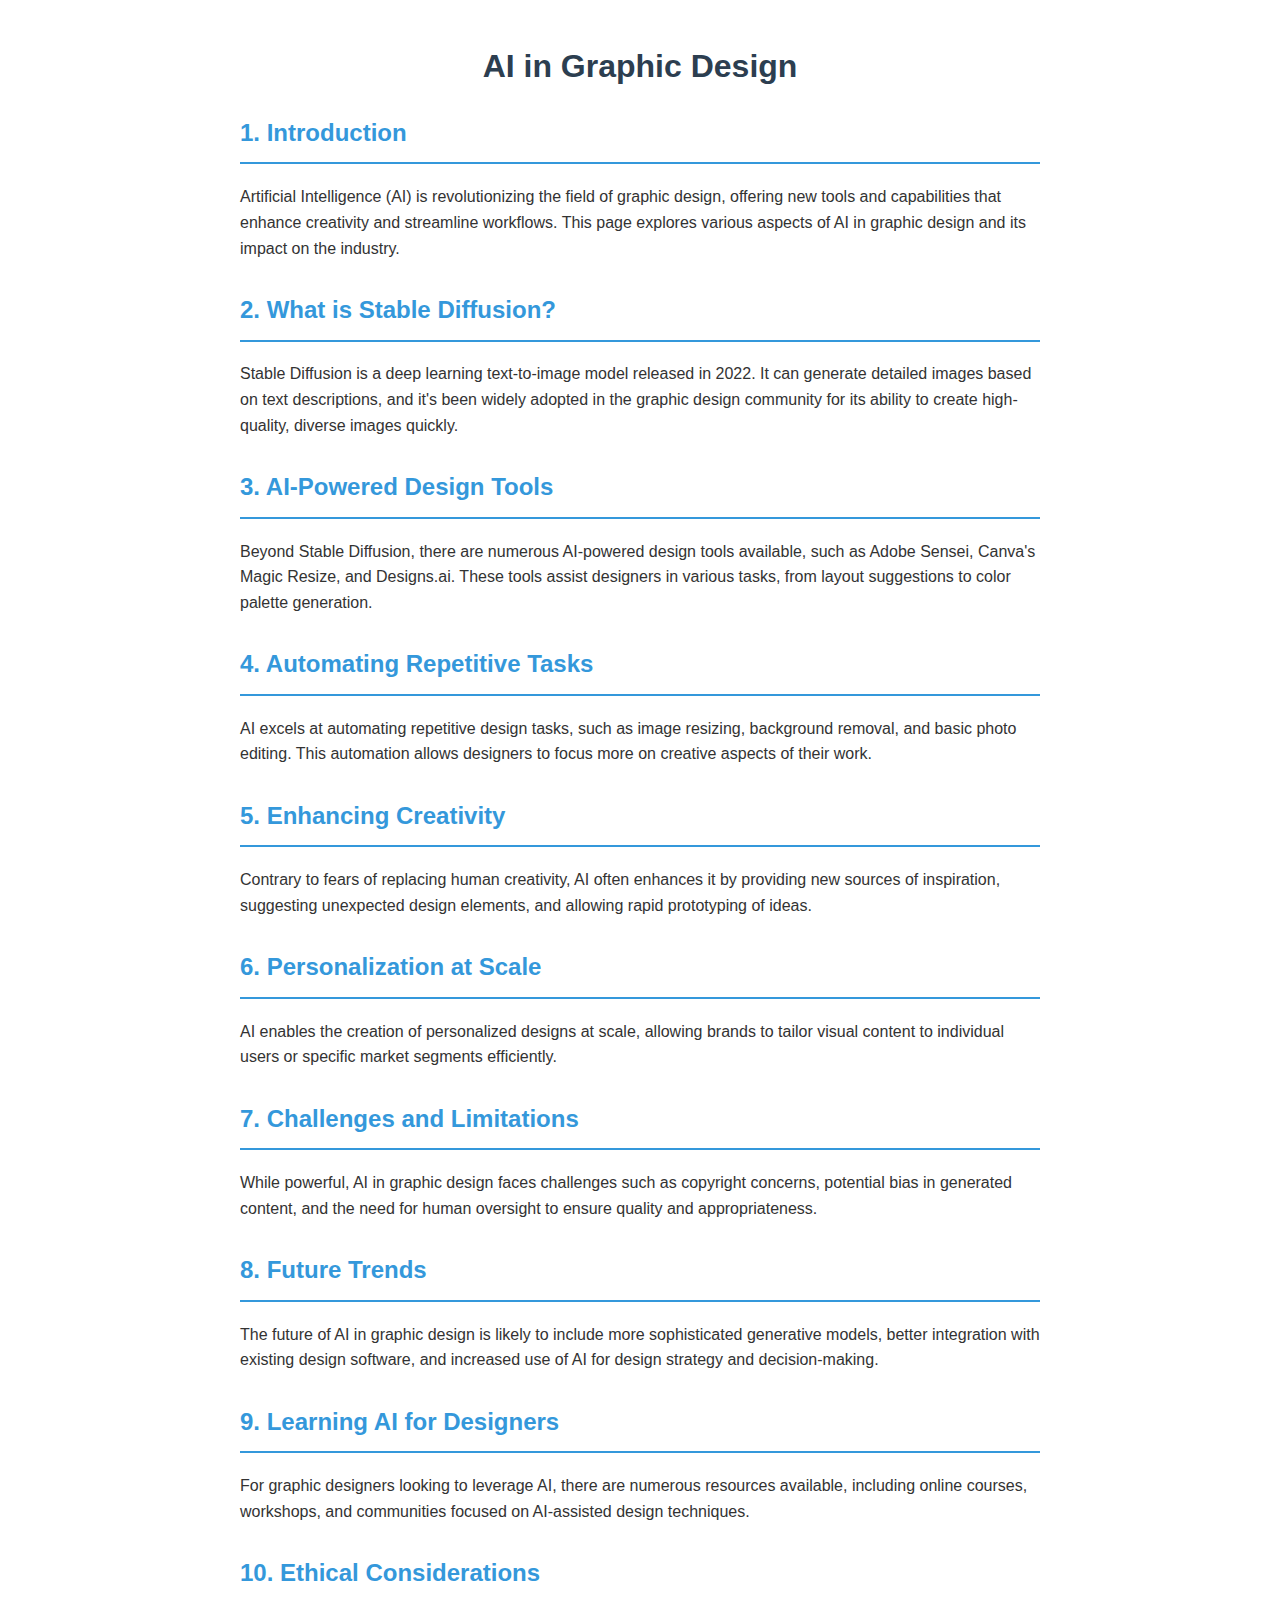
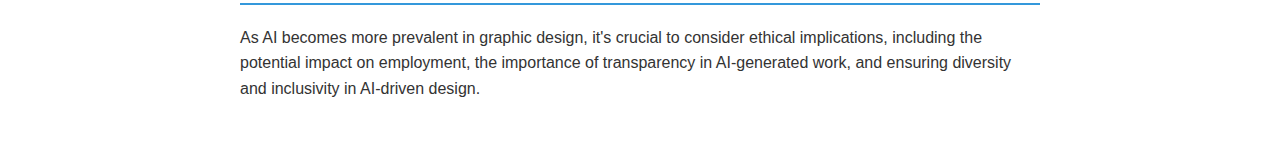
==== index.html @ 7332318e "Update index.html" ====
<!DOCTYPE html>
<html lang="en">
<head>
    <meta charset="UTF-8">
    <meta name="viewport" content="width=device-width, initial-scale=1.0">
    <title>AI in Graphic Design</title>
    <style>
        body {
            font-family: Arial, sans-serif;
            line-height: 1.6;
            color: #333;
            max-width: 800px;
            margin: 0 auto;
            padding: 20px;
        }
        h1 {
            color: #2c3e50;
            text-align: center;
        }
        h2 {
            color: #3498db;
            border-bottom: 2px solid #3498db;
            padding-bottom: 10px;
        }
        .section {
            margin-bottom: 30px;
        }
    </style>
</head>
<body>
    <h1>AI in Graphic Design</h1>

    <div class="section">
        <h2>1. Introduction</h2>
        <p>Artificial Intelligence (AI) is revolutionizing the field of graphic design, offering new tools and capabilities that enhance creativity and streamline workflows. This page explores various aspects of AI in graphic design and its impact on the industry.</p>
    </div>

    <div class="section">
        <h2>2. What is Stable Diffusion?</h2>
        <p>Stable Diffusion is a deep learning text-to-image model released in 2022. It can generate detailed images based on text descriptions, and it's been widely adopted in the graphic design community for its ability to create high-quality, diverse images quickly.</p>
    </div>

    <div class="section">
        <h2>3. AI-Powered Design Tools</h2>
        <p>Beyond Stable Diffusion, there are numerous AI-powered design tools available, such as Adobe Sensei, Canva's Magic Resize, and Designs.ai. These tools assist designers in various tasks, from layout suggestions to color palette generation.</p>
    </div>

    <div class="section">
        <h2>4. Automating Repetitive Tasks</h2>
        <p>AI excels at automating repetitive design tasks, such as image resizing, background removal, and basic photo editing. This automation allows designers to focus more on creative aspects of their work.</p>
    </div>

    <div class="section">
        <h2>5. Enhancing Creativity</h2>
        <p>Contrary to fears of replacing human creativity, AI often enhances it by providing new sources of inspiration, suggesting unexpected design elements, and allowing rapid prototyping of ideas.</p>
    </div>

    <div class="section">
        <h2>6. Personalization at Scale</h2>
        <p>AI enables the creation of personalized designs at scale, allowing brands to tailor visual content to individual users or specific market segments efficiently.</p>
    </div>

    <div class="section">
        <h2>7. Challenges and Limitations</h2>
        <p>While powerful, AI in graphic design faces challenges such as copyright concerns, potential bias in generated content, and the need for human oversight to ensure quality and appropriateness.</p>
    </div>

    <div class="section">
        <h2>8. Future Trends</h2>
        <p>The future of AI in graphic design is likely to include more sophisticated generative models, better integration with existing design software, and increased use of AI for design strategy and decision-making.</p>
    </div>

    <div class="section">
        <h2>9. Learning AI for Designers</h2>
        <p>For graphic designers looking to leverage AI, there are numerous resources available, including online courses, workshops, and communities focused on AI-assisted design techniques.</p>
    </div>

    <div class="section">
        <h2>10. Ethical Considerations</h2>
        <p>As AI becomes more prevalent in graphic design, it's crucial to consider ethical implications, including the potential impact on employment, the importance of transparency in AI-generated work, and ensuring diversity and inclusivity in AI-driven design.</p>
    </div>
</body>
</html>
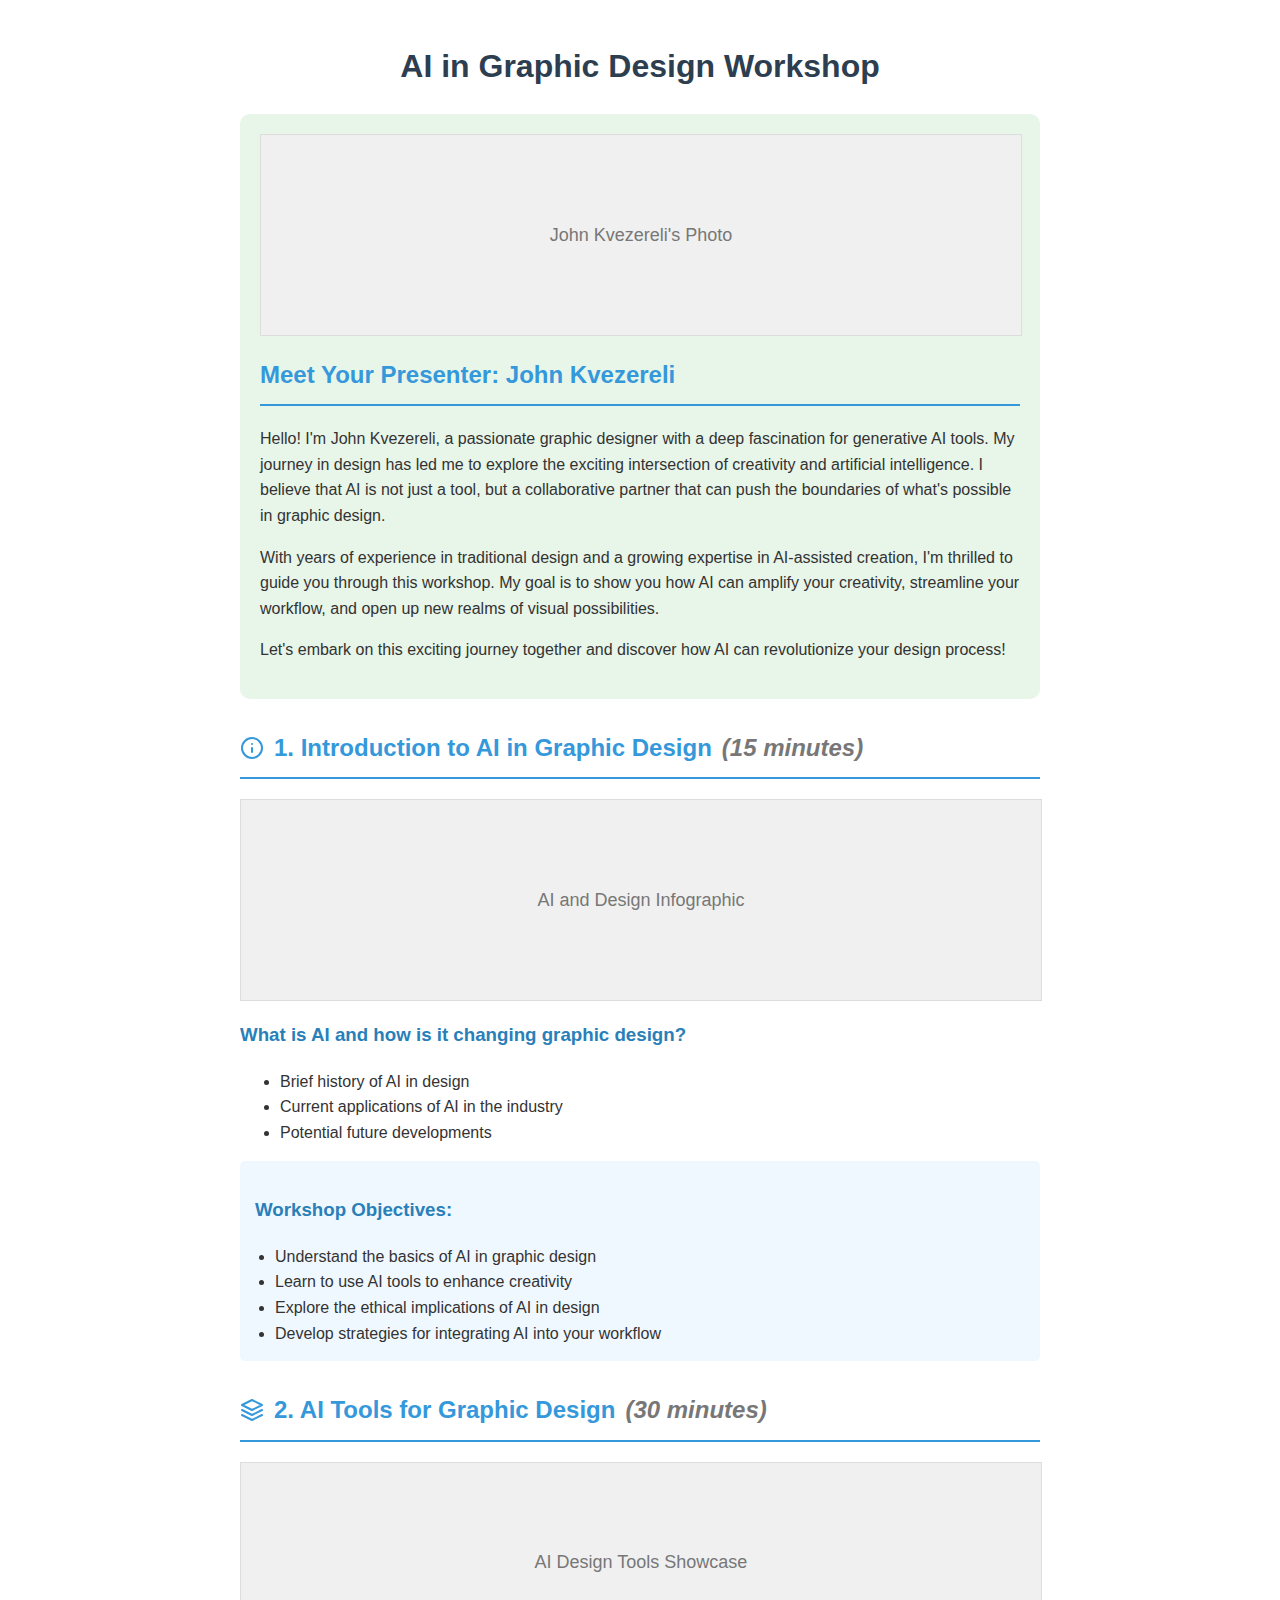
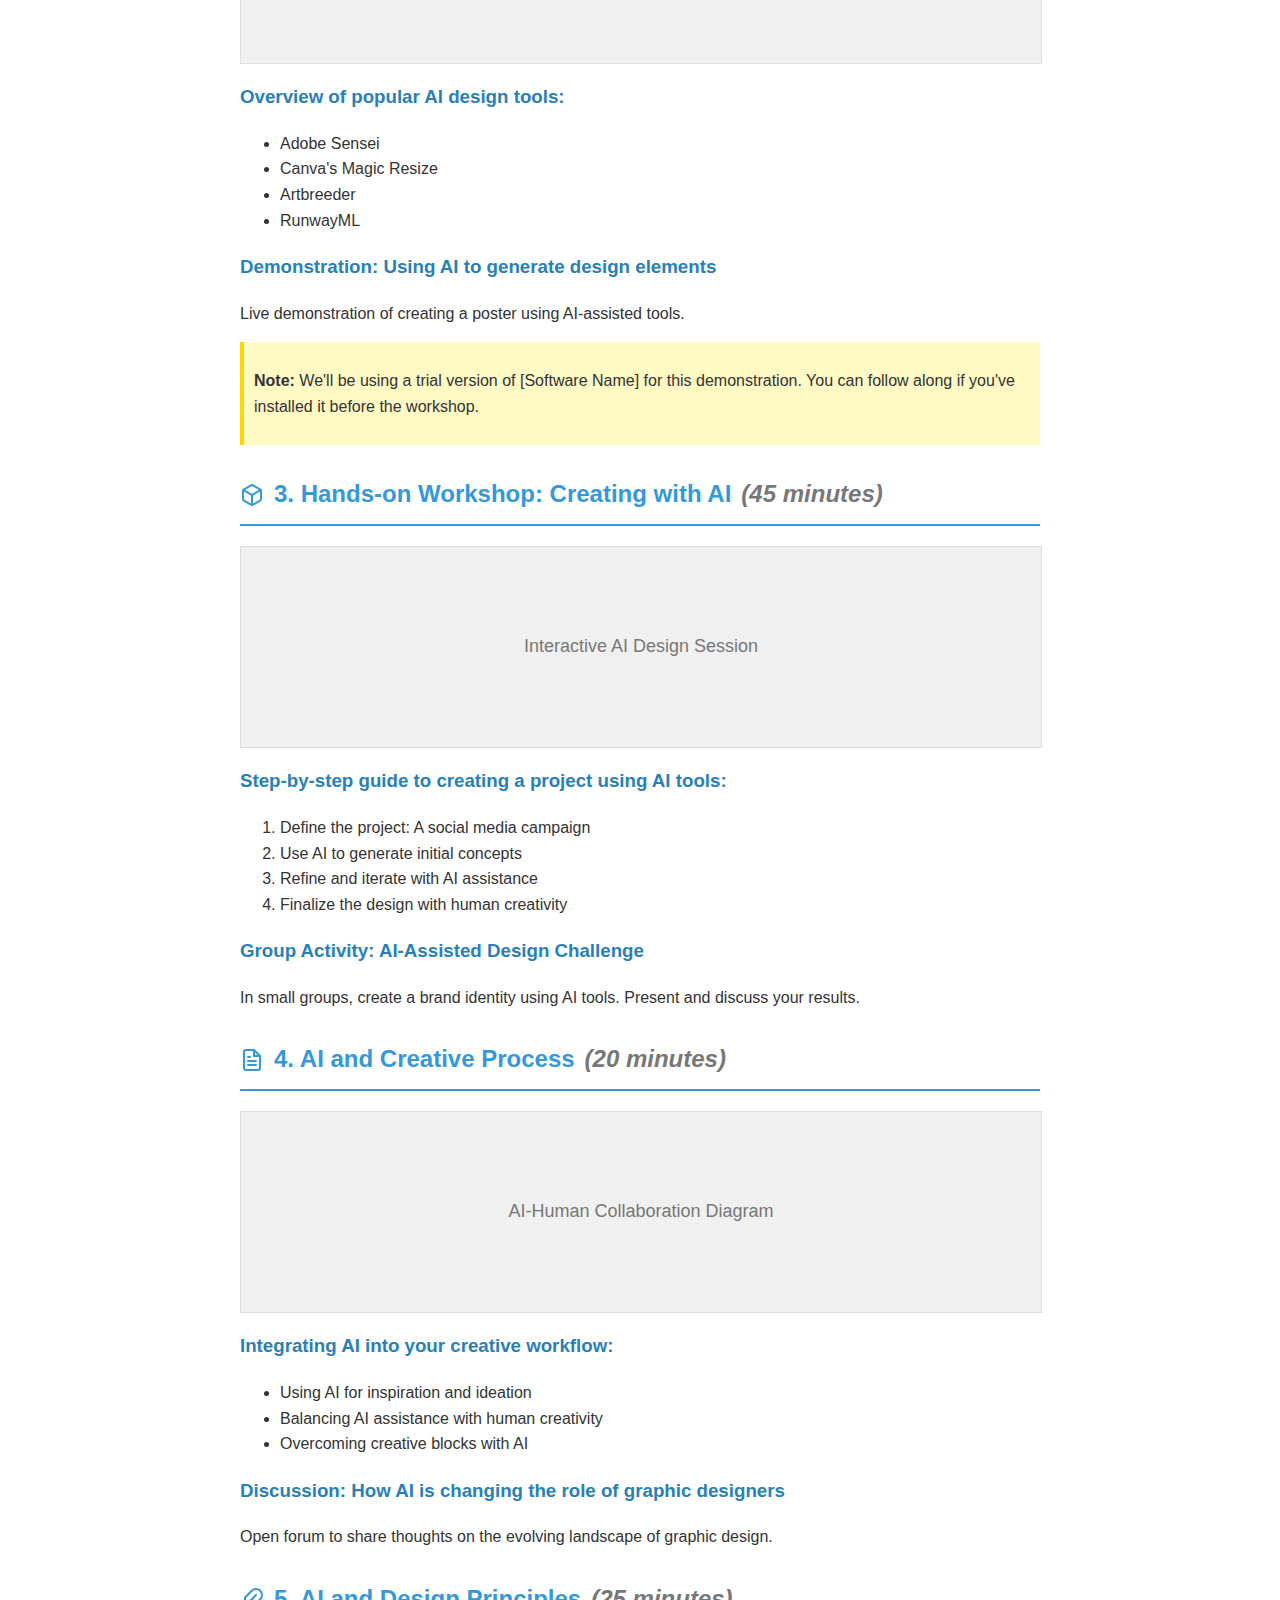
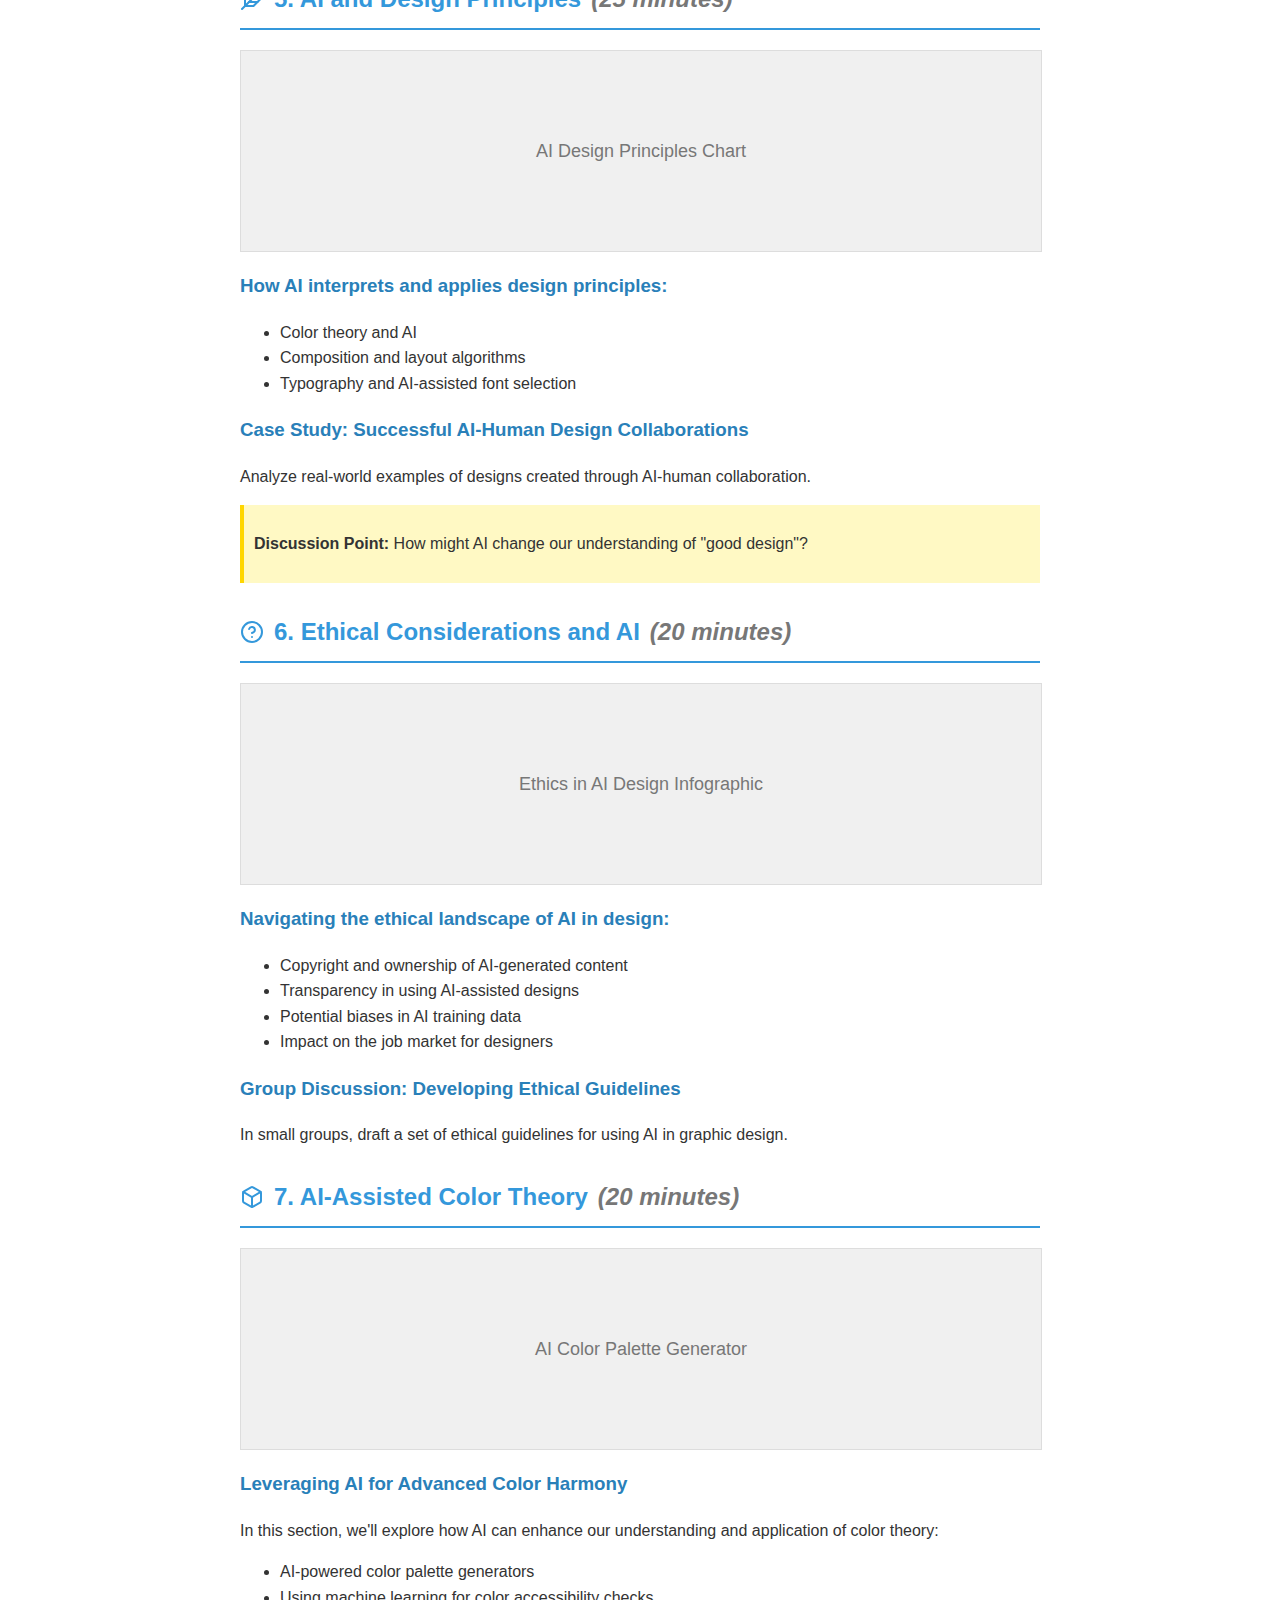
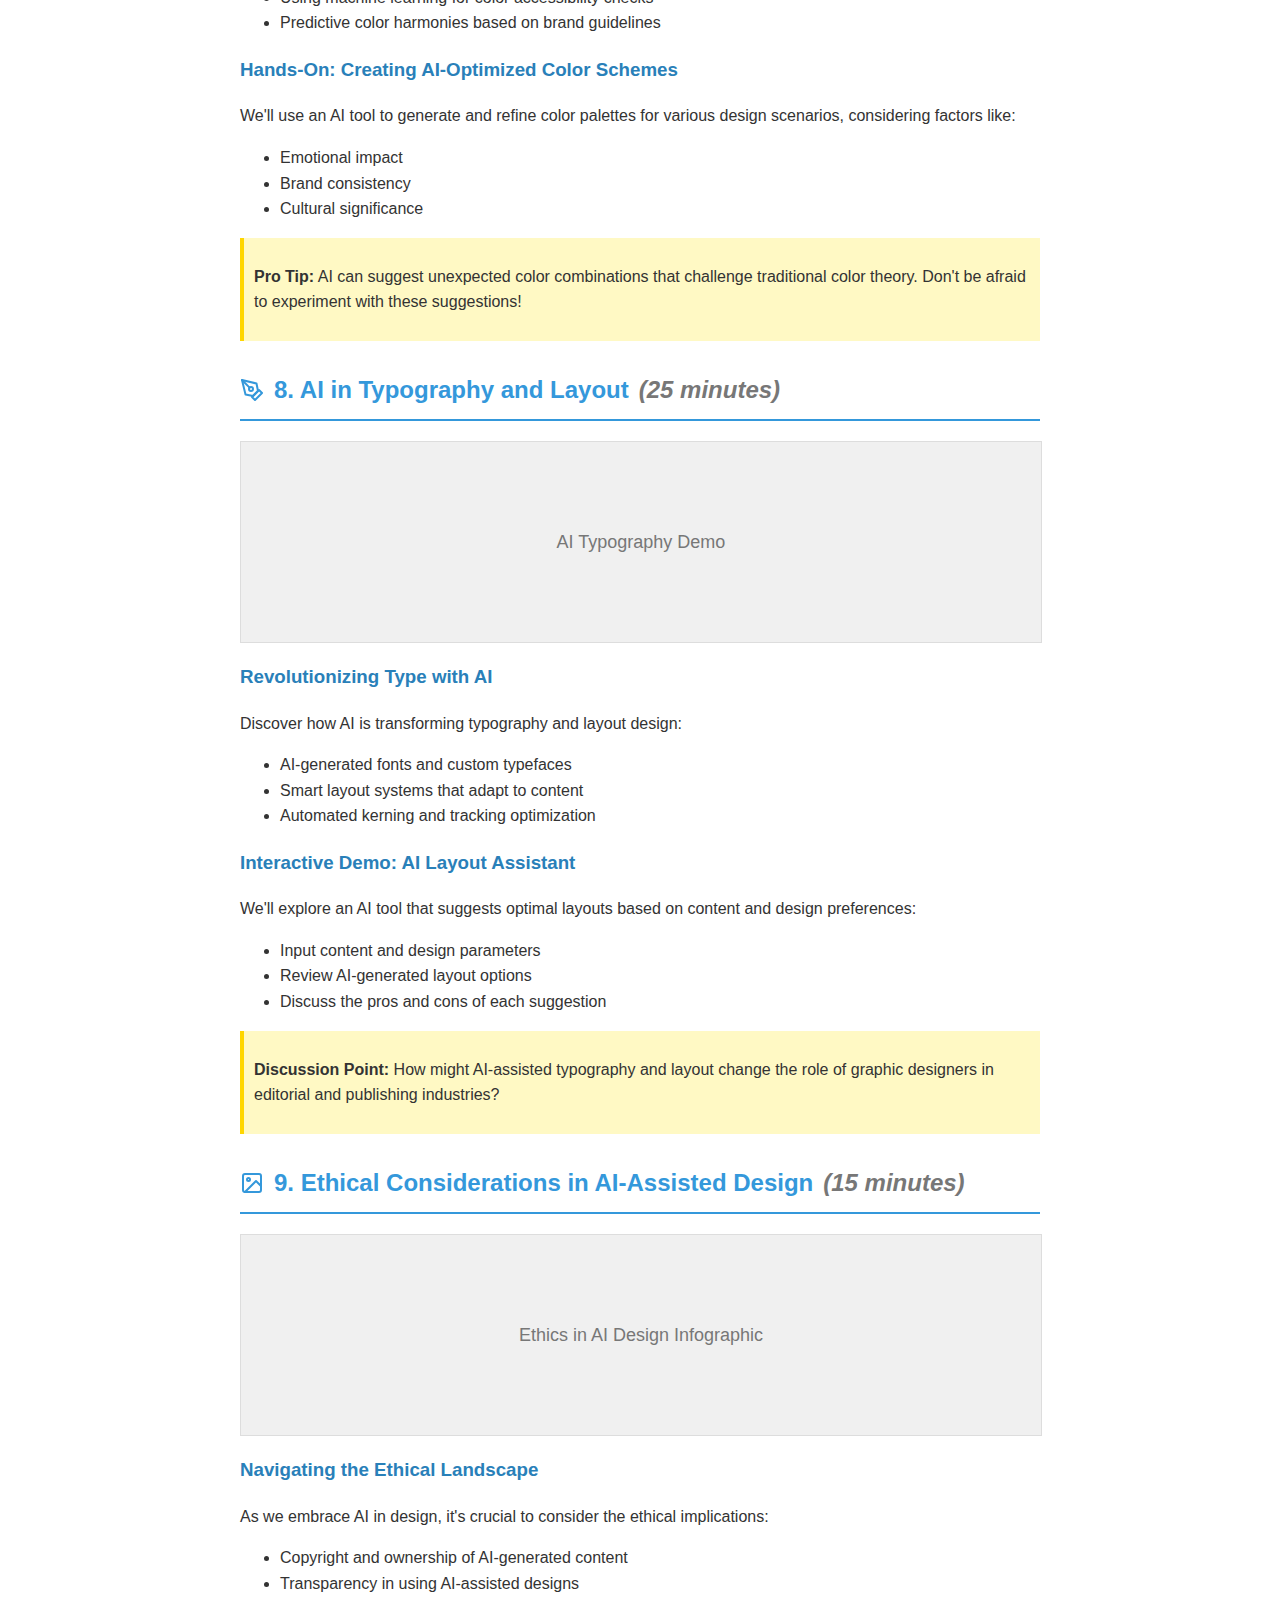
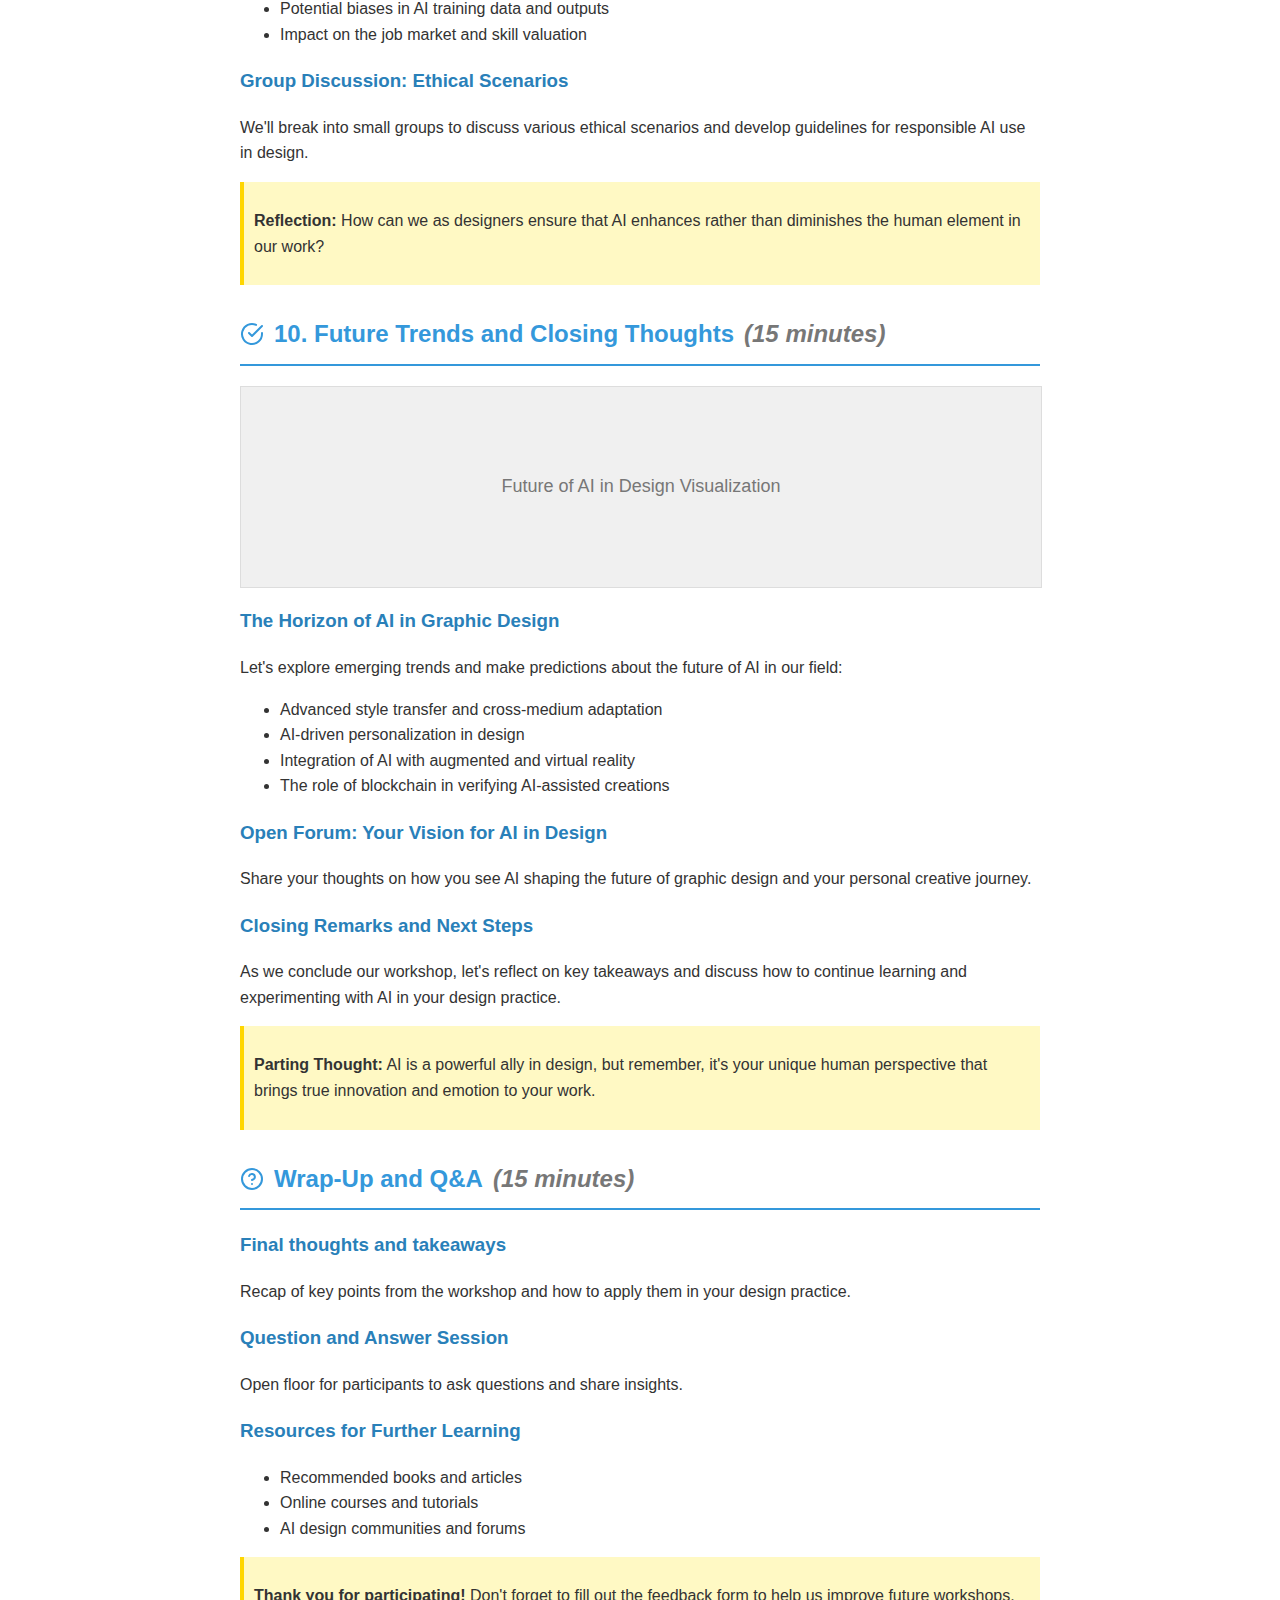
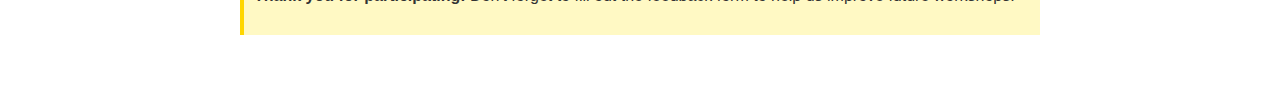
==== commit 55a07a4f: "Update index.html" ====
--- a/index.html
+++ b/index.html
@@ -3,7 +3,7 @@
 <head>
     <meta charset="UTF-8">
     <meta name="viewport" content="width=device-width, initial-scale=1.0">
-    <title>AI in Graphic Design</title>
+    <title>AI in Graphic Design Workshop with John Kvezereli</title>
     <style>
         body {
             font-family: Arial, sans-serif;
@@ -21,63 +21,348 @@
             color: #3498db;
             border-bottom: 2px solid #3498db;
             padding-bottom: 10px;
+            display: flex;
+            align-items: center;
+        }
+        h3 {
+            color: #2980b9;
         }
         .section {
             margin-bottom: 30px;
+        }
+        .objectives {
+            background-color: #f0f8ff;
+            padding: 15px;
+            border-radius: 5px;
+        }
+        .objectives ul {
+            margin: 0;
+            padding-left: 20px;
+        }
+        .time {
+            font-style: italic;
+            color: #777;
+            margin-left: 10px;
+        }
+        .icon {
+            width: 24px;
+            height: 24px;
+            margin-right: 10px;
+        }
+        .placeholder-image {
+            width: 100%;
+            height: 200px;
+            background-color: #f0f0f0;
+            display: flex;
+            justify-content: center;
+            align-items: center;
+            margin-bottom: 15px;
+            font-size: 18px;
+            color: #777;
+            border: 1px solid #ddd;
+        }
+        .note {
+            background-color: #fff9c4;
+            padding: 10px;
+            border-left: 4px solid #ffd600;
+            margin-bottom: 15px;
+        }
+        .presenter {
+            background-color: #e8f5e9;
+            padding: 20px;
+            border-radius: 10px;
+            margin-bottom: 30px;
+        }
+        .presenter img {
+            float: left;
+            margin-right: 20px;
+            border-radius: 50%;
+            width: 100px;
+            height: 100px;
         }
     </style>
 </head>
 <body>
-    <h1>AI in Graphic Design</h1>
-
-    <div class="section">
-        <h2>1. Introduction</h2>
-        <p>Artificial Intelligence (AI) is revolutionizing the field of graphic design, offering new tools and capabilities that enhance creativity and streamline workflows. This page explores various aspects of AI in graphic design and its impact on the industry.</p>
-    </div>
-
-    <div class="section">
-        <h2>2. What is Stable Diffusion?</h2>
-        <p>Stable Diffusion is a deep learning text-to-image model released in 2022. It can generate detailed images based on text descriptions, and it's been widely adopted in the graphic design community for its ability to create high-quality, diverse images quickly.</p>
-    </div>
-
-    <div class="section">
-        <h2>3. AI-Powered Design Tools</h2>
-        <p>Beyond Stable Diffusion, there are numerous AI-powered design tools available, such as Adobe Sensei, Canva's Magic Resize, and Designs.ai. These tools assist designers in various tasks, from layout suggestions to color palette generation.</p>
-    </div>
-
-    <div class="section">
-        <h2>4. Automating Repetitive Tasks</h2>
-        <p>AI excels at automating repetitive design tasks, such as image resizing, background removal, and basic photo editing. This automation allows designers to focus more on creative aspects of their work.</p>
-    </div>
-
-    <div class="section">
-        <h2>5. Enhancing Creativity</h2>
-        <p>Contrary to fears of replacing human creativity, AI often enhances it by providing new sources of inspiration, suggesting unexpected design elements, and allowing rapid prototyping of ideas.</p>
-    </div>
-
-    <div class="section">
-        <h2>6. Personalization at Scale</h2>
-        <p>AI enables the creation of personalized designs at scale, allowing brands to tailor visual content to individual users or specific market segments efficiently.</p>
-    </div>
-
-    <div class="section">
-        <h2>7. Challenges and Limitations</h2>
-        <p>While powerful, AI in graphic design faces challenges such as copyright concerns, potential bias in generated content, and the need for human oversight to ensure quality and appropriateness.</p>
-    </div>
-
-    <div class="section">
-        <h2>8. Future Trends</h2>
-        <p>The future of AI in graphic design is likely to include more sophisticated generative models, better integration with existing design software, and increased use of AI for design strategy and decision-making.</p>
-    </div>
-
-    <div class="section">
-        <h2>9. Learning AI for Designers</h2>
-        <p>For graphic designers looking to leverage AI, there are numerous resources available, including online courses, workshops, and communities focused on AI-assisted design techniques.</p>
-    </div>
-
-    <div class="section">
-        <h2>10. Ethical Considerations</h2>
-        <p>As AI becomes more prevalent in graphic design, it's crucial to consider ethical implications, including the potential impact on employment, the importance of transparency in AI-generated work, and ensuring diversity and inclusivity in AI-driven design.</p>
+    <h1>AI in Graphic Design Workshop</h1>
+
+    <div class="presenter">
+        <div class="placeholder-image">John Kvezereli's Photo</div>
+        <h2>Meet Your Presenter: John Kvezereli</h2>
+        <p>Hello! I'm John Kvezereli, a passionate graphic designer with a deep fascination for generative AI tools. My journey in design has led me to explore the exciting intersection of creativity and artificial intelligence. I believe that AI is not just a tool, but a collaborative partner that can push the boundaries of what's possible in graphic design.</p>
+        <p>With years of experience in traditional design and a growing expertise in AI-assisted creation, I'm thrilled to guide you through this workshop. My goal is to show you how AI can amplify your creativity, streamline your workflow, and open up new realms of visual possibilities.</p>
+        <p>Let's embark on this exciting journey together and discover how AI can revolutionize your design process!</p>
+    </div>
+
+    <div class="section">
+        <h2>
+            <svg class="icon" viewBox="0 0 24 24" fill="none" stroke="currentColor" stroke-width="2" stroke-linecap="round" stroke-linejoin="round">
+                <circle cx="12" cy="12" r="10"></circle>
+                <line x1="12" y1="16" x2="12" y2="12"></line>
+                <line x1="12" y1="8" x2="12.01" y2="8"></line>
+            </svg>
+            1. Introduction to AI in Graphic Design <span class="time">(15 minutes)</span>
+        </h2>
+        <div class="placeholder-image">AI and Design Infographic</div>
+        <h3>What is AI and how is it changing graphic design?</h3>
+        <ul>
+            <li>Brief history of AI in design</li>
+            <li>Current applications of AI in the industry</li>
+            <li>Potential future developments</li>
+        </ul>
+        <div class="objectives">
+            <h3>Workshop Objectives:</h3>
+            <ul>
+                <li>Understand the basics of AI in graphic design</li>
+                <li>Learn to use AI tools to enhance creativity</li>
+                <li>Explore the ethical implications of AI in design</li>
+                <li>Develop strategies for integrating AI into your workflow</li>
+            </ul>
+        </div>
+    </div>
+
+    <div class="section">
+        <h2>
+            <svg class="icon" viewBox="0 0 24 24" fill="none" stroke="currentColor" stroke-width="2" stroke-linecap="round" stroke-linejoin="round">
+                <polygon points="12 2 2 7 12 12 22 7 12 2"></polygon>
+                <polyline points="2 17 12 22 22 17"></polyline>
+                <polyline points="2 12 12 17 22 12"></polyline>
+            </svg>
+            2. AI Tools for Graphic Design <span class="time">(30 minutes)</span>
+        </h2>
+        <div class="placeholder-image">AI Design Tools Showcase</div>
+        <h3>Overview of popular AI design tools:</h3>
+        <ul>
+            <li>Adobe Sensei</li>
+            <li>Canva's Magic Resize</li>
+            <li>Artbreeder</li>
+            <li>RunwayML</li>
+        </ul>
+        <h3>Demonstration: Using AI to generate design elements</h3>
+        <p>Live demonstration of creating a poster using AI-assisted tools.</p>
+        <div class="note">
+            <p><strong>Note:</strong> We'll be using a trial version of [Software Name] for this demonstration. You can follow along if you've installed it before the workshop.</p>
+        </div>
+    </div>
+
+    <div class="section">
+        <h2>
+            <svg class="icon" viewBox="0 0 24 24" fill="none" stroke="currentColor" stroke-width="2" stroke-linecap="round" stroke-linejoin="round">
+                <path d="M21 16V8a2 2 0 0 0-1-1.73l-7-4a2 2 0 0 0-2 0l-7 4A2 2 0 0 0 3 8v8a2 2 0 0 0 1 1.73l7 4a2 2 0 0 0 2 0l7-4A2 2 0 0 0 21 16z"></path>
+                <polyline points="3.27 6.96 12 12.01 20.73 6.96"></polyline>
+                <line x1="12" y1="22.08" x2="12" y2="12"></line>
+            </svg>
+            3. Hands-on Workshop: Creating with AI <span class="time">(45 minutes)</span>
+        </h2>
+        <div class="placeholder-image">Interactive AI Design Session</div>
+        <h3>Step-by-step guide to creating a project using AI tools:</h3>
+        <ol>
+            <li>Define the project: A social media campaign</li>
+            <li>Use AI to generate initial concepts</li>
+            <li>Refine and iterate with AI assistance</li>
+            <li>Finalize the design with human creativity</li>
+        </ol>
+        <h3>Group Activity: AI-Assisted Design Challenge</h3>
+        <p>In small groups, create a brand identity using AI tools. Present and discuss your results.</p>
+    </div>
+
+    <div class="section">
+        <h2>
+            <svg class="icon" viewBox="0 0 24 24" fill="none" stroke="currentColor" stroke-width="2" stroke-linecap="round" stroke-linejoin="round">
+                <path d="M14 2H6a2 2 0 0 0-2 2v16a2 2 0 0 0 2 2h12a2 2 0 0 0 2-2V8z"></path>
+                <polyline points="14 2 14 8 20 8"></polyline>
+                <line x1="16" y1="13" x2="8" y2="13"></line>
+                <line x1="16" y1="17" x2="8" y2="17"></line>
+                <polyline points="10 9 9 9 8 9"></polyline>
+            </svg>
+            4. AI and Creative Process <span class="time">(20 minutes)</span>
+        </h2>
+        <div class="placeholder-image">AI-Human Collaboration Diagram</div>
+        <h3>Integrating AI into your creative workflow:</h3>
+        <ul>
+            <li>Using AI for inspiration and ideation</li>
+            <li>Balancing AI assistance with human creativity</li>
+            <li>Overcoming creative blocks with AI</li>
+        </ul>
+        <h3>Discussion: How AI is changing the role of graphic designers</h3>
+        <p>Open forum to share thoughts on the evolving landscape of graphic design.</p>
+    </div>
+
+    <div class="section">
+        <h2>
+            <svg class="icon" viewBox="0 0 24 24" fill="none" stroke="currentColor" stroke-width="2" stroke-linecap="round" stroke-linejoin="round">
+                <path d="M20.24 12.24a6 6 0 0 0-8.49-8.49L5 10.5V19h8.5z"></path>
+                <line x1="16" y1="8" x2="2" y2="22"></line>
+                <line x1="17.5" y1="15" x2="9" y2="15"></line>
+            </svg>
+            5. AI and Design Principles <span class="time">(25 minutes)</span>
+        </h2>
+        <div class="placeholder-image">AI Design Principles Chart</div>
+        <h3>How AI interprets and applies design principles:</h3>
+        <ul>
+            <li>Color theory and AI</li>
+            <li>Composition and layout algorithms</li>
+            <li>Typography and AI-assisted font selection</li>
+        </ul>
+        <h3>Case Study: Successful AI-Human Design Collaborations</h3>
+        <p>Analyze real-world examples of designs created through AI-human collaboration.</p>
+        <div class="note">
+            <p><strong>Discussion Point:</strong> How might AI change our understanding of "good design"?</p>
+        </div>
+    </div>
+
+    <div class="section">
+        <h2>
+            <svg class="icon" viewBox="0 0 24 24" fill="none" stroke="currentColor" stroke-width="2" stroke-linecap="round" stroke-linejoin="round">
+                <circle cx="12" cy="12" r="10"></circle>
+                <path d="M9.09 9a3 3 0 0 1 5.83 1c0 2-3 3-3 3"></path>
+                <line x1="12" y1="17" x2="12.01" y2="17"></line>
+            </svg>
+            6. Ethical Considerations and AI <span class="time">(20 minutes)</span>
+        </h2>
+        <div class="placeholder-image">Ethics in AI Design Infographic</div>
+        <h3>Navigating the ethical landscape of AI in design:</h3>
+        <ul>
+            <li>Copyright and ownership of AI-generated content</li>
+            <li>Transparency in using AI-assisted designs</li>
+            <li>Potential biases in AI training data</li>
+            <li>Impact on the job market for designers</li>
+        </ul>
+        <h3>Group Discussion: Developing Ethical Guidelines</h3>
+        <p>In small groups, draft a set of ethical guidelines for using AI in graphic design.</p>
+    </div>
+
+    <div class="section">
+        <h2>
+            <svg class="icon" viewBox="0 0 24 24" fill="none" stroke="currentColor" stroke-width="2" stroke-linecap="round" stroke-linejoin="round">
+                <path d="M21 16V8a2 2 0 0 0-1-1.73l-7-4a2 2 0 0 0-2 0l-7 4A2 2 0 0 0 3 8v8a2 2 0 0 0 1 1.73l7 4a2 2 0 0 0 2 0l7-4A2 2 0 0 0 21 16z"></path>
+                <polyline points="3.27 6.96 12 12.01 20.73 6.96"></polyline>
+                <line x1="12" y1="22.08" x2="12" y2="12"></line>
+            </svg>
+            7. AI-Assisted Color Theory <span class="time">(20 minutes)</span>
+        </h2>
+        <div class="placeholder-image">AI Color Palette Generator</div>
+        <h3>Leveraging AI for Advanced Color Harmony</h3>
+        <p>In this section, we'll explore how AI can enhance our understanding and application of color theory:</p>
+        <ul>
+            <li>AI-powered color palette generators</li>
+            <li>Using machine learning for color accessibility checks</li>
+            <li>Predictive color harmonies based on brand guidelines</li>
+        </ul>
+        <h3>Hands-On: Creating AI-Optimized Color Schemes</h3>
+        <p>We'll use an AI tool to generate and refine color palettes for various design scenarios, considering factors like:</p>
+        <ul>
+            <li>Emotional impact</li>
+            <li>Brand consistency</li>
+            <li>Cultural significance</li>
+        </ul>
+        <div class="note">
+            <p><strong>Pro Tip:</strong> AI can suggest unexpected color combinations that challenge traditional color theory. Don't be afraid to experiment with these suggestions!</p>
+        </div>
+    </div>
+
+    <div class="section">
+        <h2>
+            <svg class="icon" viewBox="0 0 24 24" fill="none" stroke="currentColor" stroke-width="2" stroke-linecap="round" stroke-linejoin="round">
+                <path d="M12 19l7-7 3 3-7 7-3-3z"></path>
+                <path d="M18 13l-1.5-7.5L2 2l3.5 14.5L13 18l5-5z"></path>
+                <path d="M2 2l7.586 7.586"></path>
+                <circle cx="11" cy="11" r="2"></circle>
+            </svg>
+            8. AI in Typography and Layout <span class="time">(25 minutes)</span>
+        </h2>
+        <div class="placeholder-image">AI Typography Demo</div>
+        <h3>Revolutionizing Type with AI</h3>
+        <p>Discover how AI is transforming typography and layout design:</p>
+        <ul>
+            <li>AI-generated fonts and custom typefaces</li>
+            <li>Smart layout systems that adapt to content</li>
+            <li>Automated kerning and tracking optimization</li>
+        </ul>
+        <h3>Interactive Demo: AI Layout Assistant</h3>
+        <p>We'll explore an AI tool that suggests optimal layouts based on content and design preferences:</p>
+        <ul>
+            <li>Input content and design parameters</li>
+            <li>Review AI-generated layout options</li>
+            <li>Discuss the pros and cons of each suggestion</li>
+        </ul>
+        <div class="note">
+            <p><strong>Discussion Point:</strong> How might AI-assisted typography and layout change the role of graphic designers in editorial and publishing industries?</p>
+        </div>
+    </div>
+
+    <div class="section">
+        <h2>
+            <svg class="icon" viewBox="0 0 24 24" fill="none" stroke="currentColor" stroke-width="2" stroke-linecap="round" stroke-linejoin="round">
+                <rect x="3" y="3" width="18" height="18" rx="2" ry="2"></rect>
+                <circle cx="8.5" cy="8.5" r="1.5"></circle>
+                <polyline points="21 15 16 10 5 21"></polyline>
+            </svg>
+            9. Ethical Considerations in AI-Assisted Design <span class="time">(15 minutes)</span>
+        </h2>
+        <div class="placeholder-image">Ethics in AI Design Infographic</div>
+        <h3>Navigating the Ethical Landscape</h3>
+        <p>As we embrace AI in design, it's crucial to consider the ethical implications:</p>
+        <ul>
+            <li>Copyright and ownership of AI-generated content</li>
+            <li>Transparency in using AI-assisted designs</li>
+            <li>Potential biases in AI training data and outputs</li>
+            <li>Impact on the job market and skill valuation</li>
+        </ul>
+        <h3>Group Discussion: Ethical Scenarios</h3>
+        <p>We'll break into small groups to discuss various ethical scenarios and develop guidelines for responsible AI use in design.</p>
+        <div class="note">
+            <p><strong>Reflection:</strong> How can we as designers ensure that AI enhances rather than diminishes the human element in our work?</p>
+        </div>
+    </div>
+
+    <div class="section">
+        <h2>
+            <svg class="icon" viewBox="0 0 24 24" fill="none" stroke="currentColor" stroke-width="2" stroke-linecap="round" stroke-linejoin="round">
+                <path d="M22 11.08V12a10 10 0 1 1-5.93-9.14"></path>
+                <polyline points="22 4 12 14.01 9 11.01"></polyline>
+            </svg>
+            10. Future Trends and Closing Thoughts <span class="time">(15 minutes)</span>
+        </h2>
+        <div class="placeholder-image">Future of AI in Design Visualization</div>
+        <h3>The Horizon of AI in Graphic Design</h3>
+        <p>Let's explore emerging trends and make predictions about the future of AI in our field:</p>
+        <ul>
+            <li>Advanced style transfer and cross-medium adaptation</li>
+            <li>AI-driven personalization in design</li>
+            <li>Integration of AI with augmented and virtual reality</li>
+            <li>The role of blockchain in verifying AI-assisted creations</li>
+        </ul>
+        <h3>Open Forum: Your Vision for AI in Design</h3>
+        <p>Share your thoughts on how you see AI shaping the future of graphic design and your personal creative journey.</p>
+        <h3>Closing Remarks and Next Steps</h3>
+        <p>As we conclude our workshop, let's reflect on key takeaways and discuss how to continue learning and experimenting with AI in your design practice.</p>
+        <div class="note">
+            <p><strong>Parting Thought:</strong> AI is a powerful ally in design, but remember, it's your unique human perspective that brings true innovation and emotion to your work.</p>
+        </div>
+    </div>
+
+    <div class="section">
+        <h2>
+            <svg class="icon" viewBox="0 0 24 24" fill="none" stroke="currentColor" stroke-width="2" stroke-linecap="round" stroke-linejoin="round">
+                <circle cx="12" cy="12" r="10"></circle>
+                <path d="M9.09 9a3 3 0 0 1 5.83 1c0 2-3 3-3 3"></path>
+                <line x1="12" y1="17" x2="12.01" y2="17"></line>
+            </svg>
+            Wrap-Up and Q&A <span class="time">(15 minutes)</span>
+        </h2>
+        <h3>Final thoughts and takeaways</h3>
+        <p>Recap of key points from the workshop and how to apply them in your design practice.</p>
+        <h3>Question and Answer Session</h3>
+        <p>Open floor for participants to ask questions and share insights.</p>
+        <h3>Resources for Further Learning</h3>
+        <ul>
+            <li>Recommended books and articles</li>
+            <li>Online courses and tutorials</li>
+            <li>AI design communities and forums</li>
+        </ul>
+        <div class="note">
+            <p><strong>Thank you for participating!</strong> Don't forget to fill out the feedback form to help us improve future workshops.</p>
+        </div>
     </div>
 </body>
 </html>
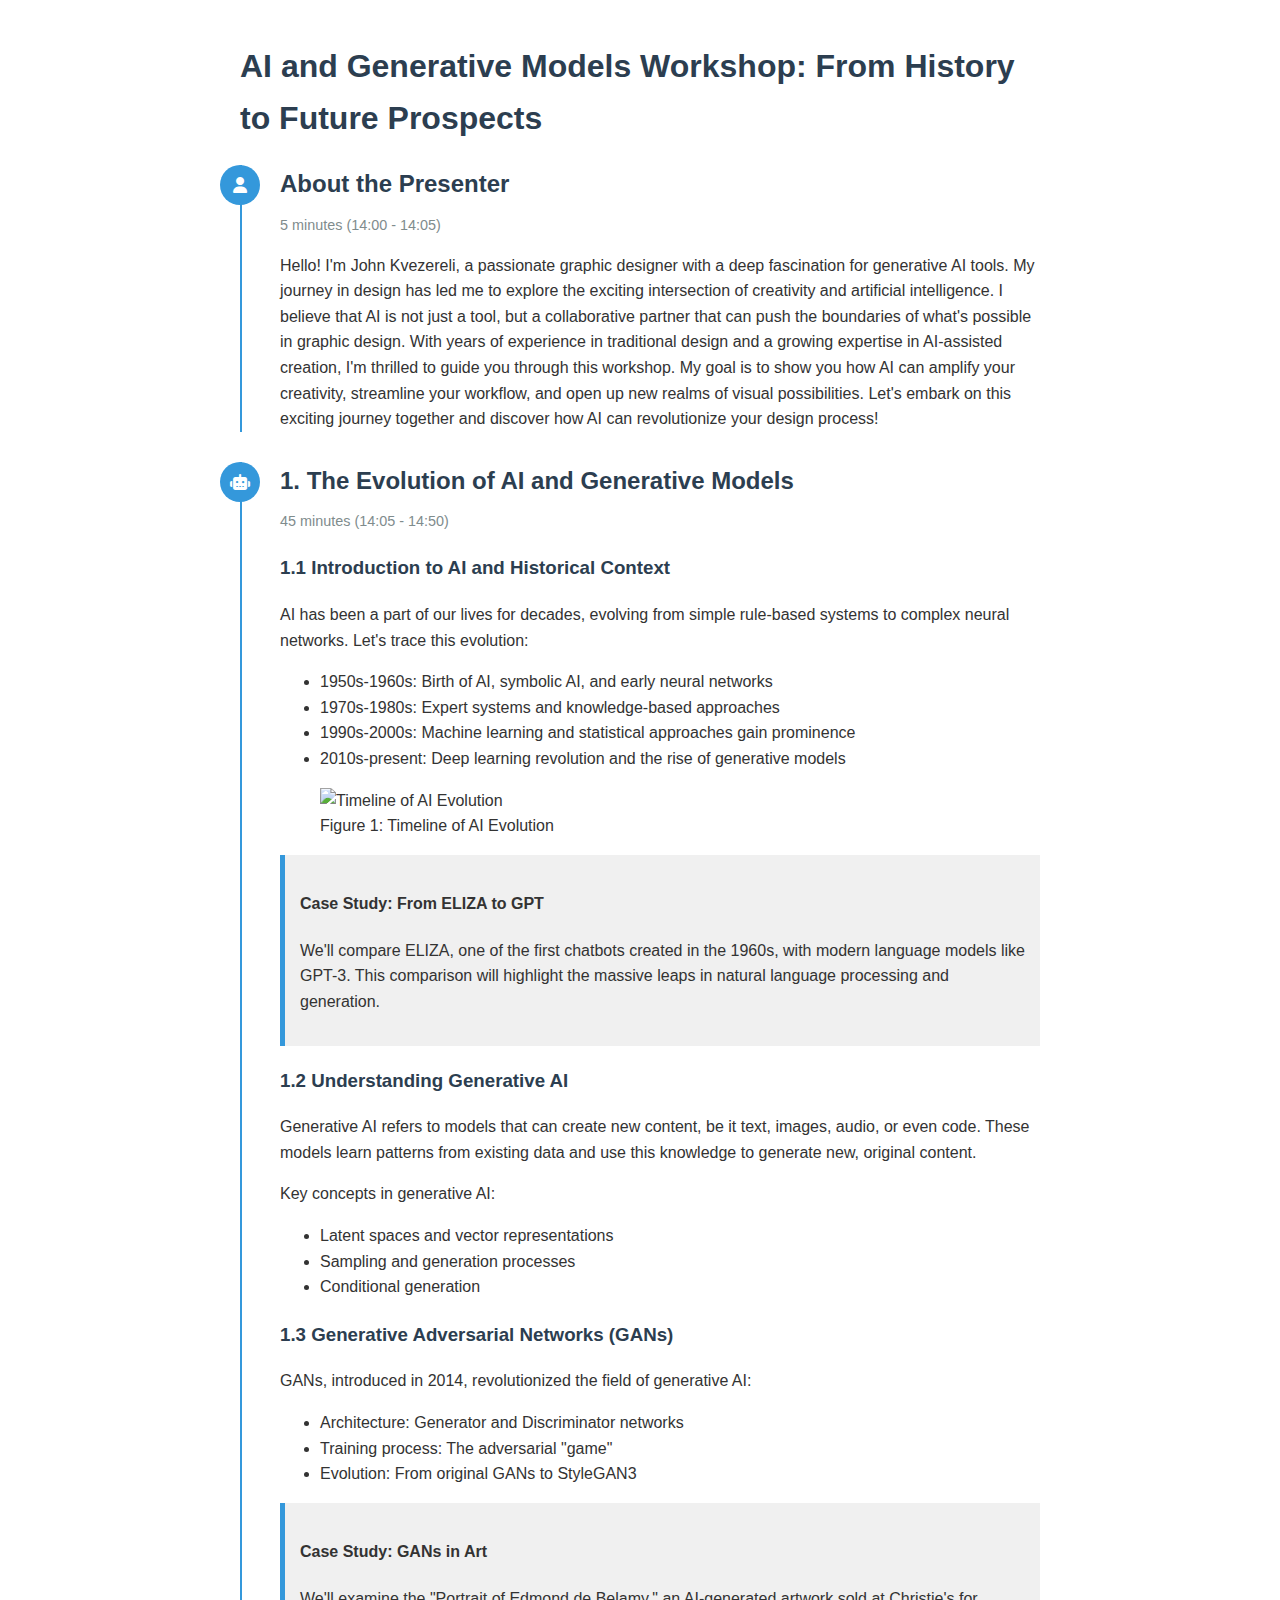
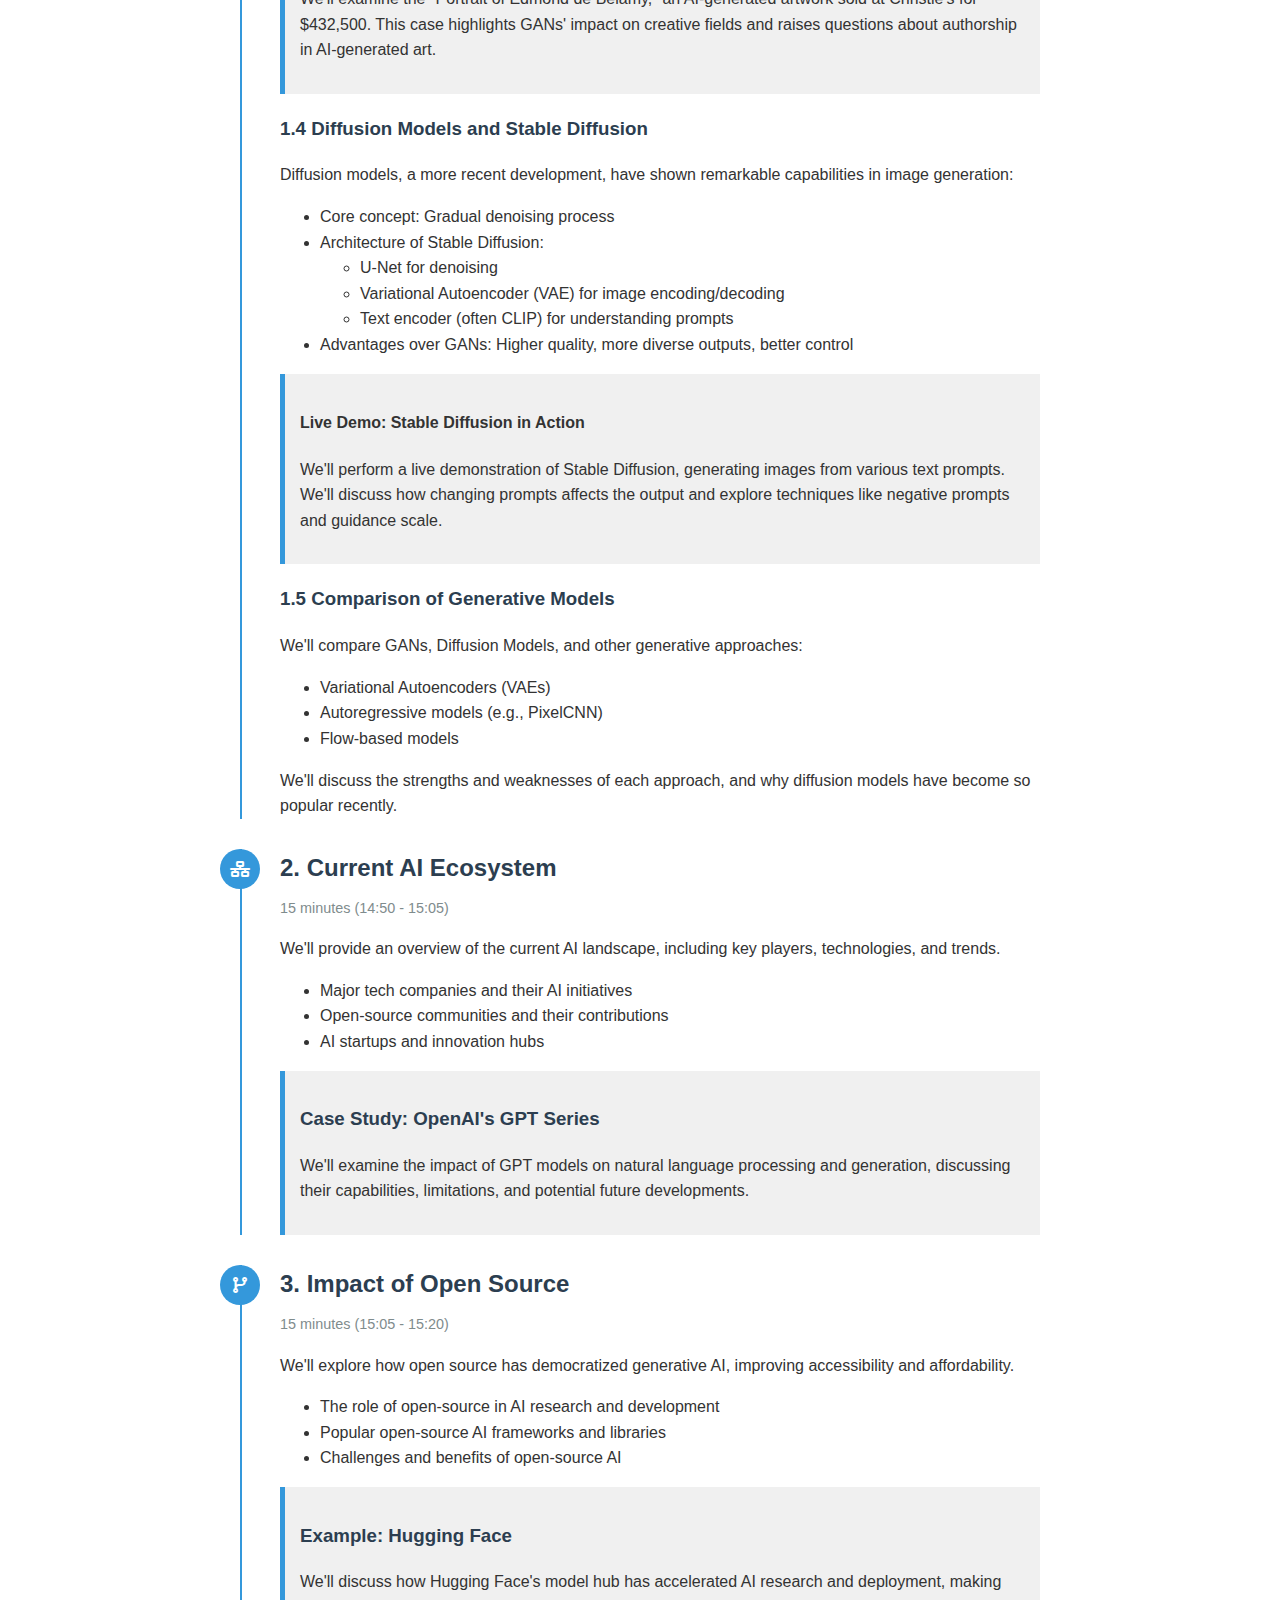
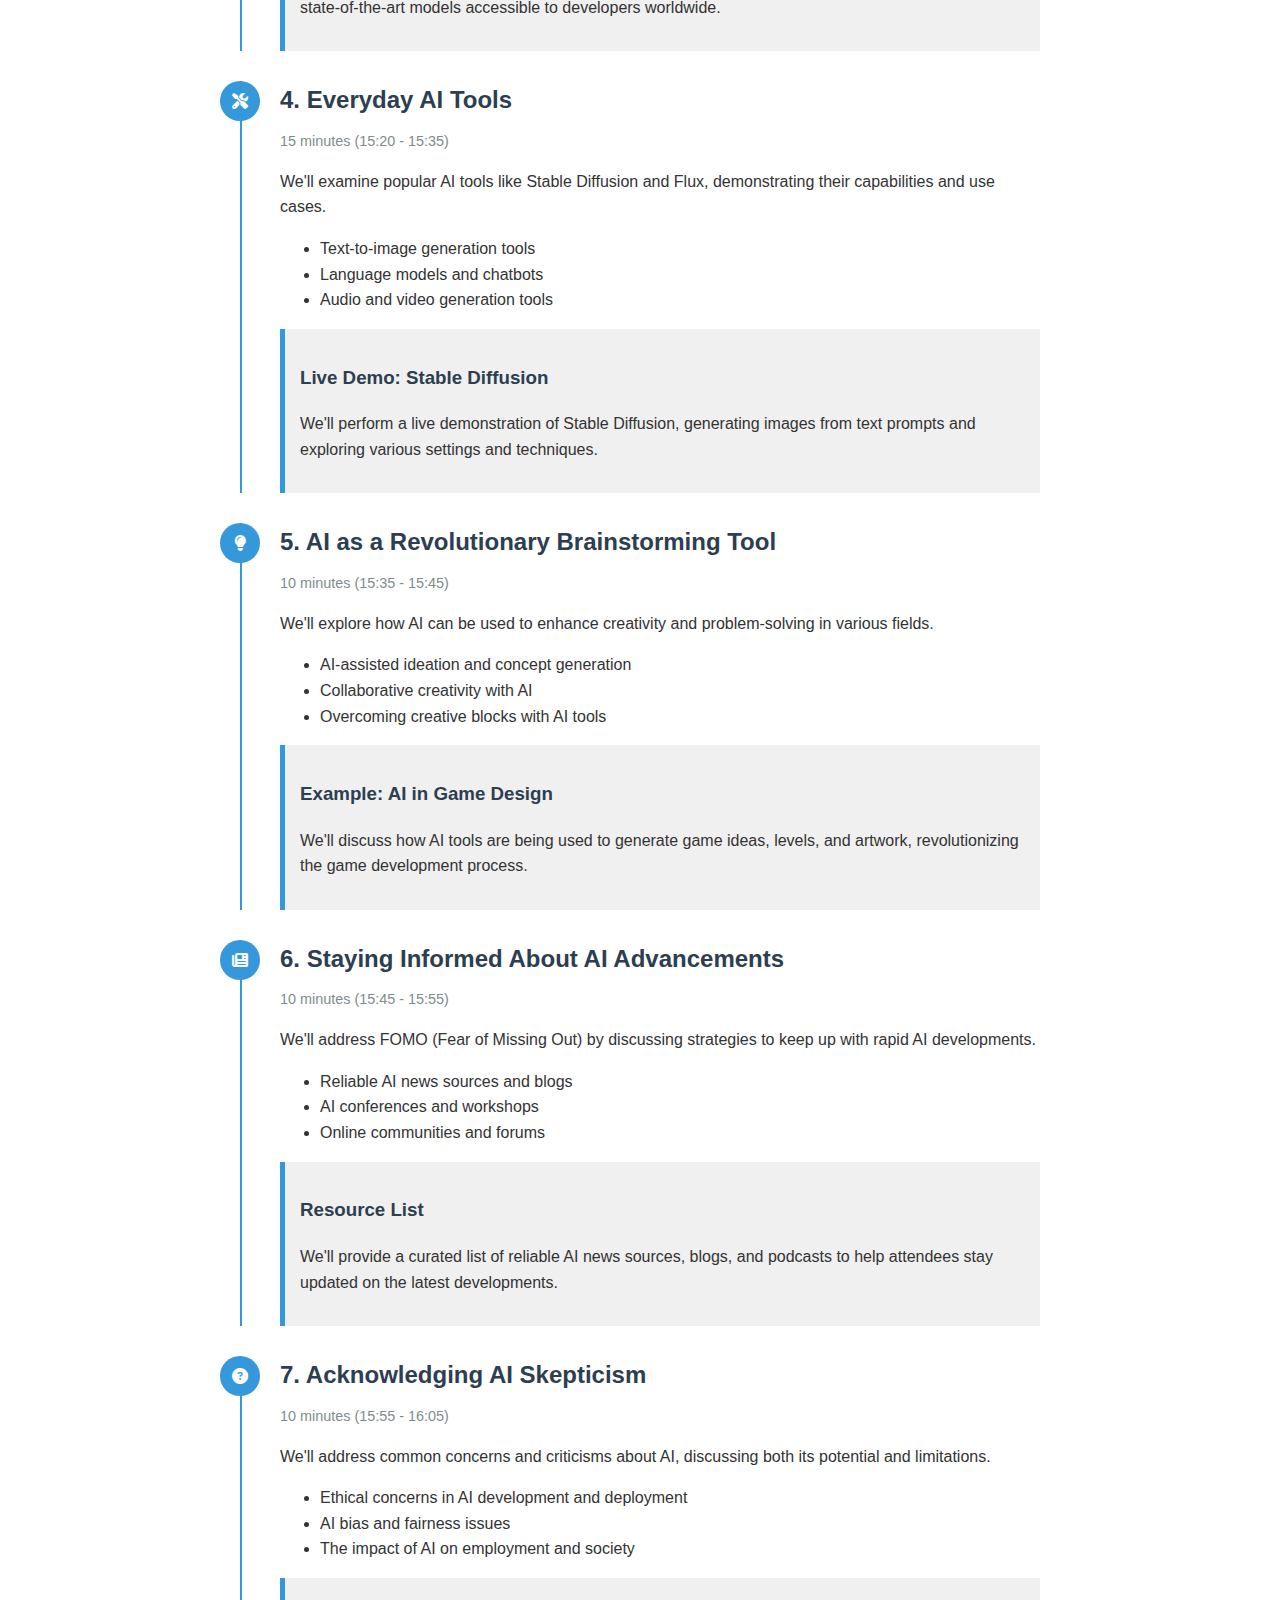
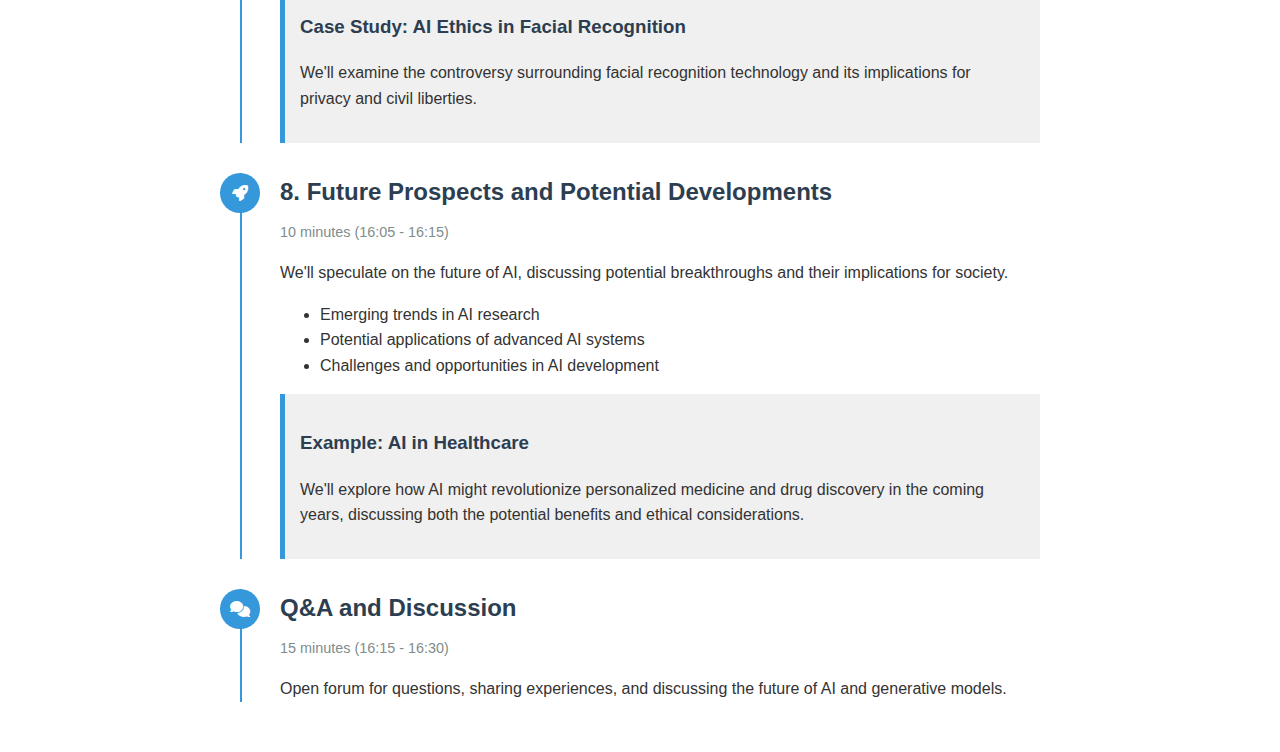
==== commit 62433930: "Update index.html" ====
--- a/index.html
+++ b/index.html
@@ -3,7 +3,8 @@
 <head>
     <meta charset="UTF-8">
     <meta name="viewport" content="width=device-width, initial-scale=1.0">
-    <title>AI in Graphic Design Workshop with John Kvezereli</title>
+    <title>AI and Generative Models Workshop: From History to Future Prospects</title>
+    <link rel="stylesheet" href="https://cdnjs.cloudflare.com/ajax/libs/font-awesome/6.4.0/css/all.min.css">
     <style>
         body {
             font-family: Arial, sans-serif;
@@ -13,356 +14,267 @@
             margin: 0 auto;
             padding: 20px;
         }
-        h1 {
+        h1, h2, h3 {
             color: #2c3e50;
-            text-align: center;
-        }
-        h2 {
-            color: #3498db;
-            border-bottom: 2px solid #3498db;
-            padding-bottom: 10px;
-            display: flex;
-            align-items: center;
-        }
-        h3 {
-            color: #2980b9;
         }
         .section {
             margin-bottom: 30px;
-        }
-        .objectives {
-            background-color: #f0f8ff;
-            padding: 15px;
-            border-radius: 5px;
-        }
-        .objectives ul {
-            margin: 0;
-            padding-left: 20px;
-        }
-        .time {
-            font-style: italic;
-            color: #777;
-            margin-left: 10px;
+            position: relative;
+            padding-left: 40px;
+        }
+        .section::before {
+            content: "";
+            position: absolute;
+            left: 0;
+            top: 0;
+            bottom: 0;
+            width: 2px;
+            background-color: #3498db;
+        }
+        .section h2 {
+            margin-bottom: 10px;
         }
         .icon {
-            width: 24px;
-            height: 24px;
-            margin-right: 10px;
-        }
-        .placeholder-image {
-            width: 100%;
-            height: 200px;
-            background-color: #f0f0f0;
+            position: absolute;
+            left: -20px;
+            top: 0;
+            width: 40px;
+            height: 40px;
+            background-color: #3498db;
+            border-radius: 50%;
             display: flex;
             justify-content: center;
             align-items: center;
-            margin-bottom: 15px;
-            font-size: 18px;
-            color: #777;
-            border: 1px solid #ddd;
-        }
-        .note {
-            background-color: #fff9c4;
-            padding: 10px;
-            border-left: 4px solid #ffd600;
-            margin-bottom: 15px;
-        }
-        .presenter {
-            background-color: #e8f5e9;
-            padding: 20px;
-            border-radius: 10px;
-            margin-bottom: 30px;
-        }
-        .presenter img {
-            float: left;
-            margin-right: 20px;
-            border-radius: 50%;
-            width: 100px;
-            height: 100px;
+            color: white;
+        }
+        .time {
+            font-size: 0.9em;
+            color: #7f8c8d;
+            margin-bottom: 10px;
+        }
+        .case-study {
+            background-color: #f0f0f0;
+            padding: 15px;
+            border-left: 5px solid #3498db;
+            margin-top: 10px;
+        }
+        .subsection {
+            margin-top: 20px;
         }
     </style>
 </head>
 <body>
-    <h1>AI in Graphic Design Workshop</h1>
-
-    <div class="presenter">
-        <div class="placeholder-image">John Kvezereli's Photo</div>
-        <h2>Meet Your Presenter: John Kvezereli</h2>
-        <p>Hello! I'm John Kvezereli, a passionate graphic designer with a deep fascination for generative AI tools. My journey in design has led me to explore the exciting intersection of creativity and artificial intelligence. I believe that AI is not just a tool, but a collaborative partner that can push the boundaries of what's possible in graphic design.</p>
-        <p>With years of experience in traditional design and a growing expertise in AI-assisted creation, I'm thrilled to guide you through this workshop. My goal is to show you how AI can amplify your creativity, streamline your workflow, and open up new realms of visual possibilities.</p>
-        <p>Let's embark on this exciting journey together and discover how AI can revolutionize your design process!</p>
-    </div>
-
-    <div class="section">
-        <h2>
-            <svg class="icon" viewBox="0 0 24 24" fill="none" stroke="currentColor" stroke-width="2" stroke-linecap="round" stroke-linejoin="round">
-                <circle cx="12" cy="12" r="10"></circle>
-                <line x1="12" y1="16" x2="12" y2="12"></line>
-                <line x1="12" y1="8" x2="12.01" y2="8"></line>
-            </svg>
-            1. Introduction to AI in Graphic Design <span class="time">(15 minutes)</span>
-        </h2>
-        <div class="placeholder-image">AI and Design Infographic</div>
-        <h3>What is AI and how is it changing graphic design?</h3>
-        <ul>
-            <li>Brief history of AI in design</li>
-            <li>Current applications of AI in the industry</li>
-            <li>Potential future developments</li>
-        </ul>
-        <div class="objectives">
-            <h3>Workshop Objectives:</h3>
-            <ul>
-                <li>Understand the basics of AI in graphic design</li>
-                <li>Learn to use AI tools to enhance creativity</li>
-                <li>Explore the ethical implications of AI in design</li>
-                <li>Develop strategies for integrating AI into your workflow</li>
-            </ul>
-        </div>
-    </div>
-
-    <div class="section">
-        <h2>
-            <svg class="icon" viewBox="0 0 24 24" fill="none" stroke="currentColor" stroke-width="2" stroke-linecap="round" stroke-linejoin="round">
-                <polygon points="12 2 2 7 12 12 22 7 12 2"></polygon>
-                <polyline points="2 17 12 22 22 17"></polyline>
-                <polyline points="2 12 12 17 22 12"></polyline>
-            </svg>
-            2. AI Tools for Graphic Design <span class="time">(30 minutes)</span>
-        </h2>
-        <div class="placeholder-image">AI Design Tools Showcase</div>
-        <h3>Overview of popular AI design tools:</h3>
-        <ul>
-            <li>Adobe Sensei</li>
-            <li>Canva's Magic Resize</li>
-            <li>Artbreeder</li>
-            <li>RunwayML</li>
-        </ul>
-        <h3>Demonstration: Using AI to generate design elements</h3>
-        <p>Live demonstration of creating a poster using AI-assisted tools.</p>
-        <div class="note">
-            <p><strong>Note:</strong> We'll be using a trial version of [Software Name] for this demonstration. You can follow along if you've installed it before the workshop.</p>
-        </div>
-    </div>
-
-    <div class="section">
-        <h2>
-            <svg class="icon" viewBox="0 0 24 24" fill="none" stroke="currentColor" stroke-width="2" stroke-linecap="round" stroke-linejoin="round">
-                <path d="M21 16V8a2 2 0 0 0-1-1.73l-7-4a2 2 0 0 0-2 0l-7 4A2 2 0 0 0 3 8v8a2 2 0 0 0 1 1.73l7 4a2 2 0 0 0 2 0l7-4A2 2 0 0 0 21 16z"></path>
-                <polyline points="3.27 6.96 12 12.01 20.73 6.96"></polyline>
-                <line x1="12" y1="22.08" x2="12" y2="12"></line>
-            </svg>
-            3. Hands-on Workshop: Creating with AI <span class="time">(45 minutes)</span>
-        </h2>
-        <div class="placeholder-image">Interactive AI Design Session</div>
-        <h3>Step-by-step guide to creating a project using AI tools:</h3>
-        <ol>
-            <li>Define the project: A social media campaign</li>
-            <li>Use AI to generate initial concepts</li>
-            <li>Refine and iterate with AI assistance</li>
-            <li>Finalize the design with human creativity</li>
-        </ol>
-        <h3>Group Activity: AI-Assisted Design Challenge</h3>
-        <p>In small groups, create a brand identity using AI tools. Present and discuss your results.</p>
-    </div>
-
-    <div class="section">
-        <h2>
-            <svg class="icon" viewBox="0 0 24 24" fill="none" stroke="currentColor" stroke-width="2" stroke-linecap="round" stroke-linejoin="round">
-                <path d="M14 2H6a2 2 0 0 0-2 2v16a2 2 0 0 0 2 2h12a2 2 0 0 0 2-2V8z"></path>
-                <polyline points="14 2 14 8 20 8"></polyline>
-                <line x1="16" y1="13" x2="8" y2="13"></line>
-                <line x1="16" y1="17" x2="8" y2="17"></line>
-                <polyline points="10 9 9 9 8 9"></polyline>
-            </svg>
-            4. AI and Creative Process <span class="time">(20 minutes)</span>
-        </h2>
-        <div class="placeholder-image">AI-Human Collaboration Diagram</div>
-        <h3>Integrating AI into your creative workflow:</h3>
-        <ul>
-            <li>Using AI for inspiration and ideation</li>
-            <li>Balancing AI assistance with human creativity</li>
-            <li>Overcoming creative blocks with AI</li>
-        </ul>
-        <h3>Discussion: How AI is changing the role of graphic designers</h3>
-        <p>Open forum to share thoughts on the evolving landscape of graphic design.</p>
-    </div>
-
-    <div class="section">
-        <h2>
-            <svg class="icon" viewBox="0 0 24 24" fill="none" stroke="currentColor" stroke-width="2" stroke-linecap="round" stroke-linejoin="round">
-                <path d="M20.24 12.24a6 6 0 0 0-8.49-8.49L5 10.5V19h8.5z"></path>
-                <line x1="16" y1="8" x2="2" y2="22"></line>
-                <line x1="17.5" y1="15" x2="9" y2="15"></line>
-            </svg>
-            5. AI and Design Principles <span class="time">(25 minutes)</span>
-        </h2>
-        <div class="placeholder-image">AI Design Principles Chart</div>
-        <h3>How AI interprets and applies design principles:</h3>
-        <ul>
-            <li>Color theory and AI</li>
-            <li>Composition and layout algorithms</li>
-            <li>Typography and AI-assisted font selection</li>
-        </ul>
-        <h3>Case Study: Successful AI-Human Design Collaborations</h3>
-        <p>Analyze real-world examples of designs created through AI-human collaboration.</p>
-        <div class="note">
-            <p><strong>Discussion Point:</strong> How might AI change our understanding of "good design"?</p>
-        </div>
-    </div>
-
-    <div class="section">
-        <h2>
-            <svg class="icon" viewBox="0 0 24 24" fill="none" stroke="currentColor" stroke-width="2" stroke-linecap="round" stroke-linejoin="round">
-                <circle cx="12" cy="12" r="10"></circle>
-                <path d="M9.09 9a3 3 0 0 1 5.83 1c0 2-3 3-3 3"></path>
-                <line x1="12" y1="17" x2="12.01" y2="17"></line>
-            </svg>
-            6. Ethical Considerations and AI <span class="time">(20 minutes)</span>
-        </h2>
-        <div class="placeholder-image">Ethics in AI Design Infographic</div>
-        <h3>Navigating the ethical landscape of AI in design:</h3>
-        <ul>
-            <li>Copyright and ownership of AI-generated content</li>
-            <li>Transparency in using AI-assisted designs</li>
-            <li>Potential biases in AI training data</li>
-            <li>Impact on the job market for designers</li>
-        </ul>
-        <h3>Group Discussion: Developing Ethical Guidelines</h3>
-        <p>In small groups, draft a set of ethical guidelines for using AI in graphic design.</p>
-    </div>
-
-    <div class="section">
-        <h2>
-            <svg class="icon" viewBox="0 0 24 24" fill="none" stroke="currentColor" stroke-width="2" stroke-linecap="round" stroke-linejoin="round">
-                <path d="M21 16V8a2 2 0 0 0-1-1.73l-7-4a2 2 0 0 0-2 0l-7 4A2 2 0 0 0 3 8v8a2 2 0 0 0 1 1.73l7 4a2 2 0 0 0 2 0l7-4A2 2 0 0 0 21 16z"></path>
-                <polyline points="3.27 6.96 12 12.01 20.73 6.96"></polyline>
-                <line x1="12" y1="22.08" x2="12" y2="12"></line>
-            </svg>
-            7. AI-Assisted Color Theory <span class="time">(20 minutes)</span>
-        </h2>
-        <div class="placeholder-image">AI Color Palette Generator</div>
-        <h3>Leveraging AI for Advanced Color Harmony</h3>
-        <p>In this section, we'll explore how AI can enhance our understanding and application of color theory:</p>
-        <ul>
-            <li>AI-powered color palette generators</li>
-            <li>Using machine learning for color accessibility checks</li>
-            <li>Predictive color harmonies based on brand guidelines</li>
-        </ul>
-        <h3>Hands-On: Creating AI-Optimized Color Schemes</h3>
-        <p>We'll use an AI tool to generate and refine color palettes for various design scenarios, considering factors like:</p>
-        <ul>
-            <li>Emotional impact</li>
-            <li>Brand consistency</li>
-            <li>Cultural significance</li>
-        </ul>
-        <div class="note">
-            <p><strong>Pro Tip:</strong> AI can suggest unexpected color combinations that challenge traditional color theory. Don't be afraid to experiment with these suggestions!</p>
-        </div>
-    </div>
-
-    <div class="section">
-        <h2>
-            <svg class="icon" viewBox="0 0 24 24" fill="none" stroke="currentColor" stroke-width="2" stroke-linecap="round" stroke-linejoin="round">
-                <path d="M12 19l7-7 3 3-7 7-3-3z"></path>
-                <path d="M18 13l-1.5-7.5L2 2l3.5 14.5L13 18l5-5z"></path>
-                <path d="M2 2l7.586 7.586"></path>
-                <circle cx="11" cy="11" r="2"></circle>
-            </svg>
-            8. AI in Typography and Layout <span class="time">(25 minutes)</span>
-        </h2>
-        <div class="placeholder-image">AI Typography Demo</div>
-        <h3>Revolutionizing Type with AI</h3>
-        <p>Discover how AI is transforming typography and layout design:</p>
-        <ul>
-            <li>AI-generated fonts and custom typefaces</li>
-            <li>Smart layout systems that adapt to content</li>
-            <li>Automated kerning and tracking optimization</li>
-        </ul>
-        <h3>Interactive Demo: AI Layout Assistant</h3>
-        <p>We'll explore an AI tool that suggests optimal layouts based on content and design preferences:</p>
-        <ul>
-            <li>Input content and design parameters</li>
-            <li>Review AI-generated layout options</li>
-            <li>Discuss the pros and cons of each suggestion</li>
-        </ul>
-        <div class="note">
-            <p><strong>Discussion Point:</strong> How might AI-assisted typography and layout change the role of graphic designers in editorial and publishing industries?</p>
-        </div>
-    </div>
-
-    <div class="section">
-        <h2>
-            <svg class="icon" viewBox="0 0 24 24" fill="none" stroke="currentColor" stroke-width="2" stroke-linecap="round" stroke-linejoin="round">
-                <rect x="3" y="3" width="18" height="18" rx="2" ry="2"></rect>
-                <circle cx="8.5" cy="8.5" r="1.5"></circle>
-                <polyline points="21 15 16 10 5 21"></polyline>
-            </svg>
-            9. Ethical Considerations in AI-Assisted Design <span class="time">(15 minutes)</span>
-        </h2>
-        <div class="placeholder-image">Ethics in AI Design Infographic</div>
-        <h3>Navigating the Ethical Landscape</h3>
-        <p>As we embrace AI in design, it's crucial to consider the ethical implications:</p>
-        <ul>
-            <li>Copyright and ownership of AI-generated content</li>
-            <li>Transparency in using AI-assisted designs</li>
-            <li>Potential biases in AI training data and outputs</li>
-            <li>Impact on the job market and skill valuation</li>
-        </ul>
-        <h3>Group Discussion: Ethical Scenarios</h3>
-        <p>We'll break into small groups to discuss various ethical scenarios and develop guidelines for responsible AI use in design.</p>
-        <div class="note">
-            <p><strong>Reflection:</strong> How can we as designers ensure that AI enhances rather than diminishes the human element in our work?</p>
-        </div>
-    </div>
-
-    <div class="section">
-        <h2>
-            <svg class="icon" viewBox="0 0 24 24" fill="none" stroke="currentColor" stroke-width="2" stroke-linecap="round" stroke-linejoin="round">
-                <path d="M22 11.08V12a10 10 0 1 1-5.93-9.14"></path>
-                <polyline points="22 4 12 14.01 9 11.01"></polyline>
-            </svg>
-            10. Future Trends and Closing Thoughts <span class="time">(15 minutes)</span>
-        </h2>
-        <div class="placeholder-image">Future of AI in Design Visualization</div>
-        <h3>The Horizon of AI in Graphic Design</h3>
-        <p>Let's explore emerging trends and make predictions about the future of AI in our field:</p>
-        <ul>
-            <li>Advanced style transfer and cross-medium adaptation</li>
-            <li>AI-driven personalization in design</li>
-            <li>Integration of AI with augmented and virtual reality</li>
-            <li>The role of blockchain in verifying AI-assisted creations</li>
-        </ul>
-        <h3>Open Forum: Your Vision for AI in Design</h3>
-        <p>Share your thoughts on how you see AI shaping the future of graphic design and your personal creative journey.</p>
-        <h3>Closing Remarks and Next Steps</h3>
-        <p>As we conclude our workshop, let's reflect on key takeaways and discuss how to continue learning and experimenting with AI in your design practice.</p>
-        <div class="note">
-            <p><strong>Parting Thought:</strong> AI is a powerful ally in design, but remember, it's your unique human perspective that brings true innovation and emotion to your work.</p>
-        </div>
-    </div>
-
-    <div class="section">
-        <h2>
-            <svg class="icon" viewBox="0 0 24 24" fill="none" stroke="currentColor" stroke-width="2" stroke-linecap="round" stroke-linejoin="round">
-                <circle cx="12" cy="12" r="10"></circle>
-                <path d="M9.09 9a3 3 0 0 1 5.83 1c0 2-3 3-3 3"></path>
-                <line x1="12" y1="17" x2="12.01" y2="17"></line>
-            </svg>
-            Wrap-Up and Q&A <span class="time">(15 minutes)</span>
-        </h2>
-        <h3>Final thoughts and takeaways</h3>
-        <p>Recap of key points from the workshop and how to apply them in your design practice.</p>
-        <h3>Question and Answer Session</h3>
-        <p>Open floor for participants to ask questions and share insights.</p>
-        <h3>Resources for Further Learning</h3>
-        <ul>
-            <li>Recommended books and articles</li>
-            <li>Online courses and tutorials</li>
-            <li>AI design communities and forums</li>
-        </ul>
-        <div class="note">
-            <p><strong>Thank you for participating!</strong> Don't forget to fill out the feedback form to help us improve future workshops.</p>
-        </div>
+    <h1>AI and Generative Models Workshop: From History to Future Prospects</h1>
+
+    <div class="section">
+        <div class="icon"><i class="fas fa-user"></i></div>
+        <h2>About the Presenter</h2>
+        <div class="time">5 minutes (14:00 - 14:05)</div>
+        <p>Hello! I'm John Kvezereli, a passionate graphic designer with a deep fascination for generative AI tools. My journey in design has led me to explore the exciting intersection of creativity and artificial intelligence. I believe that AI is not just a tool, but a collaborative partner that can push the boundaries of what's possible in graphic design.
+
+With years of experience in traditional design and a growing expertise in AI-assisted creation, I'm thrilled to guide you through this workshop. My goal is to show you how AI can amplify your creativity, streamline your workflow, and open up new realms of visual possibilities.
+
+Let's embark on this exciting journey together and discover how AI can revolutionize your design process!</p>
+    </div>
+
+    <div class="section">
+        <div class="icon"><i class="fas fa-robot"></i></div>
+        <h2>1. The Evolution of AI and Generative Models</h2>
+        <div class="time">45 minutes (14:05 - 14:50)</div>
+        
+        <div class="subsection">
+            <h3>1.1 Introduction to AI and Historical Context</h3>
+            <p>AI has been a part of our lives for decades, evolving from simple rule-based systems to complex neural networks. Let's trace this evolution:</p>
+            <ul>
+                <li>1950s-1960s: Birth of AI, symbolic AI, and early neural networks</li>
+                <li>1970s-1980s: Expert systems and knowledge-based approaches</li>
+                <li>1990s-2000s: Machine learning and statistical approaches gain prominence</li>
+                <li>2010s-present: Deep learning revolution and the rise of generative models</li>
+            </ul>
+            <figure>
+        <img src="https://almablog-media.s3.ap-south-1.amazonaws.com/Evolution_of_AI_625377fa68.jpg" alt="Timeline of AI Evolution" style="max-width: 100%;">
+        <figcaption>Figure 1: Timeline of AI Evolution</figcaption>
+    </figure>
+            <div class="case-study">
+                <h4>Case Study: From ELIZA to GPT</h4>
+                <p>We'll compare ELIZA, one of the first chatbots created in the 1960s, with modern language models like GPT-3. This comparison will highlight the massive leaps in natural language processing and generation.</p>
+            </div>
+        </div>
+
+        <div class="subsection">
+            <h3>1.2 Understanding Generative AI</h3>
+            <p>Generative AI refers to models that can create new content, be it text, images, audio, or even code. These models learn patterns from existing data and use this knowledge to generate new, original content.</p>
+            <p>Key concepts in generative AI:</p>
+            <ul>
+                <li>Latent spaces and vector representations</li>
+                <li>Sampling and generation processes</li>
+                <li>Conditional generation</li>
+            </ul>
+        </div>
+
+        <div class="subsection">
+            <h3>1.3 Generative Adversarial Networks (GANs)</h3>
+            <p>GANs, introduced in 2014, revolutionized the field of generative AI:</p>
+            <ul>
+                <li>Architecture: Generator and Discriminator networks</li>
+                <li>Training process: The adversarial "game"</li>
+                <li>Evolution: From original GANs to StyleGAN3</li>
+            </ul>
+            <div class="case-study">
+                <h4>Case Study: GANs in Art</h4>
+                <p>We'll examine the "Portrait of Edmond de Belamy," an AI-generated artwork sold at Christie's for $432,500. This case highlights GANs' impact on creative fields and raises questions about authorship in AI-generated art.</p>
+            </div>
+        </div>
+
+        <div class="subsection">
+            <h3>1.4 Diffusion Models and Stable Diffusion</h3>
+            <p>Diffusion models, a more recent development, have shown remarkable capabilities in image generation:</p>
+            <ul>
+                <li>Core concept: Gradual denoising process</li>
+                <li>Architecture of Stable Diffusion:
+                    <ul>
+                        <li>U-Net for denoising</li>
+                        <li>Variational Autoencoder (VAE) for image encoding/decoding</li>
+                        <li>Text encoder (often CLIP) for understanding prompts</li>
+                    </ul>
+                </li>
+                <li>Advantages over GANs: Higher quality, more diverse outputs, better control</li>
+            </ul>
+            <div class="case-study">
+                <h4>Live Demo: Stable Diffusion in Action</h4>
+                <p>We'll perform a live demonstration of Stable Diffusion, generating images from various text prompts. We'll discuss how changing prompts affects the output and explore techniques like negative prompts and guidance scale.</p>
+            </div>
+        </div>
+
+        <div class="subsection">
+            <h3>1.5 Comparison of Generative Models</h3>
+            <p>We'll compare GANs, Diffusion Models, and other generative approaches:</p>
+            <ul>
+                <li>Variational Autoencoders (VAEs)</li>
+                <li>Autoregressive models (e.g., PixelCNN)</li>
+                <li>Flow-based models</li>
+            </ul>
+            <p>We'll discuss the strengths and weaknesses of each approach, and why diffusion models have become so popular recently.</p>
+        </div>
+    </div>
+
+    <div class="section">
+        <div class="icon"><i class="fas fa-network-wired"></i></div>
+        <h2>2. Current AI Ecosystem</h2>
+        <div class="time">15 minutes (14:50 - 15:05)</div>
+        <p>We'll provide an overview of the current AI landscape, including key players, technologies, and trends.</p>
+        <ul>
+            <li>Major tech companies and their AI initiatives</li>
+            <li>Open-source communities and their contributions</li>
+            <li>AI startups and innovation hubs</li>
+        </ul>
+        <div class="case-study">
+            <h3>Case Study: OpenAI's GPT Series</h3>
+            <p>We'll examine the impact of GPT models on natural language processing and generation, discussing their capabilities, limitations, and potential future developments.</p>
+        </div>
+    </div>
+
+    <div class="section">
+        <div class="icon"><i class="fas fa-code-branch"></i></div>
+        <h2>3. Impact of Open Source</h2>
+        <div class="time">15 minutes (15:05 - 15:20)</div>
+        <p>We'll explore how open source has democratized generative AI, improving accessibility and affordability.</p>
+        <ul>
+            <li>The role of open-source in AI research and development</li>
+            <li>Popular open-source AI frameworks and libraries</li>
+            <li>Challenges and benefits of open-source AI</li>
+        </ul>
+        <div class="case-study">
+            <h3>Example: Hugging Face</h3>
+            <p>We'll discuss how Hugging Face's model hub has accelerated AI research and deployment, making state-of-the-art models accessible to developers worldwide.</p>
+        </div>
+    </div>
+
+    <div class="section">
+        <div class="icon"><i class="fas fa-tools"></i></div>
+        <h2>4. Everyday AI Tools</h2>
+        <div class="time">15 minutes (15:20 - 15:35)</div>
+        <p>We'll examine popular AI tools like Stable Diffusion and Flux, demonstrating their capabilities and use cases.</p>
+        <ul>
+            <li>Text-to-image generation tools</li>
+            <li>Language models and chatbots</li>
+            <li>Audio and video generation tools</li>
+        </ul>
+        <div class="case-study">
+            <h3>Live Demo: Stable Diffusion</h3>
+            <p>We'll perform a live demonstration of Stable Diffusion, generating images from text prompts and exploring various settings and techniques.</p>
+        </div>
+    </div>
+
+    <div class="section">
+        <div class="icon"><i class="fas fa-lightbulb"></i></div>
+        <h2>5. AI as a Revolutionary Brainstorming Tool</h2>
+        <div class="time">10 minutes (15:35 - 15:45)</div>
+        <p>We'll explore how AI can be used to enhance creativity and problem-solving in various fields.</p>
+        <ul>
+            <li>AI-assisted ideation and concept generation</li>
+            <li>Collaborative creativity with AI</li>
+            <li>Overcoming creative blocks with AI tools</li>
+        </ul>
+        <div class="case-study">
+            <h3>Example: AI in Game Design</h3>
+            <p>We'll discuss how AI tools are being used to generate game ideas, levels, and artwork, revolutionizing the game development process.</p>
+        </div>
+    </div>
+
+    <div class="section">
+        <div class="icon"><i class="fas fa-newspaper"></i></div>
+        <h2>6. Staying Informed About AI Advancements</h2>
+        <div class="time">10 minutes (15:45 - 15:55)</div>
+        <p>We'll address FOMO (Fear of Missing Out) by discussing strategies to keep up with rapid AI developments.</p>
+        <ul>
+            <li>Reliable AI news sources and blogs</li>
+            <li>AI conferences and workshops</li>
+            <li>Online communities and forums</li>
+        </ul>
+        <div class="case-study">
+            <h3>Resource List</h3>
+            <p>We'll provide a curated list of reliable AI news sources, blogs, and podcasts to help attendees stay updated on the latest developments.</p>
+        </div>
+    </div>
+
+    <div class="section">
+        <div class="icon"><i class="fas fa-question-circle"></i></div>
+        <h2>7. Acknowledging AI Skepticism</h2>
+        <div class="time">10 minutes (15:55 - 16:05)</div>
+        <p>We'll address common concerns and criticisms about AI, discussing both its potential and limitations.</p>
+        <ul>
+            <li>Ethical concerns in AI development and deployment</li>
+            <li>AI bias and fairness issues</li>
+            <li>The impact of AI on employment and society</li>
+        </ul>
+        <div class="case-study">
+            <h3>Case Study: AI Ethics in Facial Recognition</h3>
+            <p>We'll examine the controversy surrounding facial recognition technology and its implications for privacy and civil liberties.</p>
+        </div>
+    </div>
+
+    <div class="section">
+        <div class="icon"><i class="fas fa-rocket"></i></div>
+        <h2>8. Future Prospects and Potential Developments</h2>
+        <div class="time">10 minutes (16:05 - 16:15)</div>
+        <p>We'll speculate on the future of AI, discussing potential breakthroughs and their implications for society.</p>
+        <ul>
+            <li>Emerging trends in AI research</li>
+            <li>Potential applications of advanced AI systems</li>
+            <li>Challenges and opportunities in AI development</li>
+        </ul>
+        <div class="case-study">
+            <h3>Example: AI in Healthcare</h3>
+            <p>We'll explore how AI might revolutionize personalized medicine and drug discovery in the coming years, discussing both the potential benefits and ethical considerations.</p>
+        </div>
+    </div>
+
+    <div class="section">
+        <div class="icon"><i class="fas fa-comments"></i></div>
+        <h2>Q&A and Discussion</h2>
+        <div class="time">15 minutes (16:15 - 16:30)</div>
+        <p>Open forum for questions, sharing experiences, and discussing the future of AI and generative models.</p>
     </div>
 </body>
 </html>
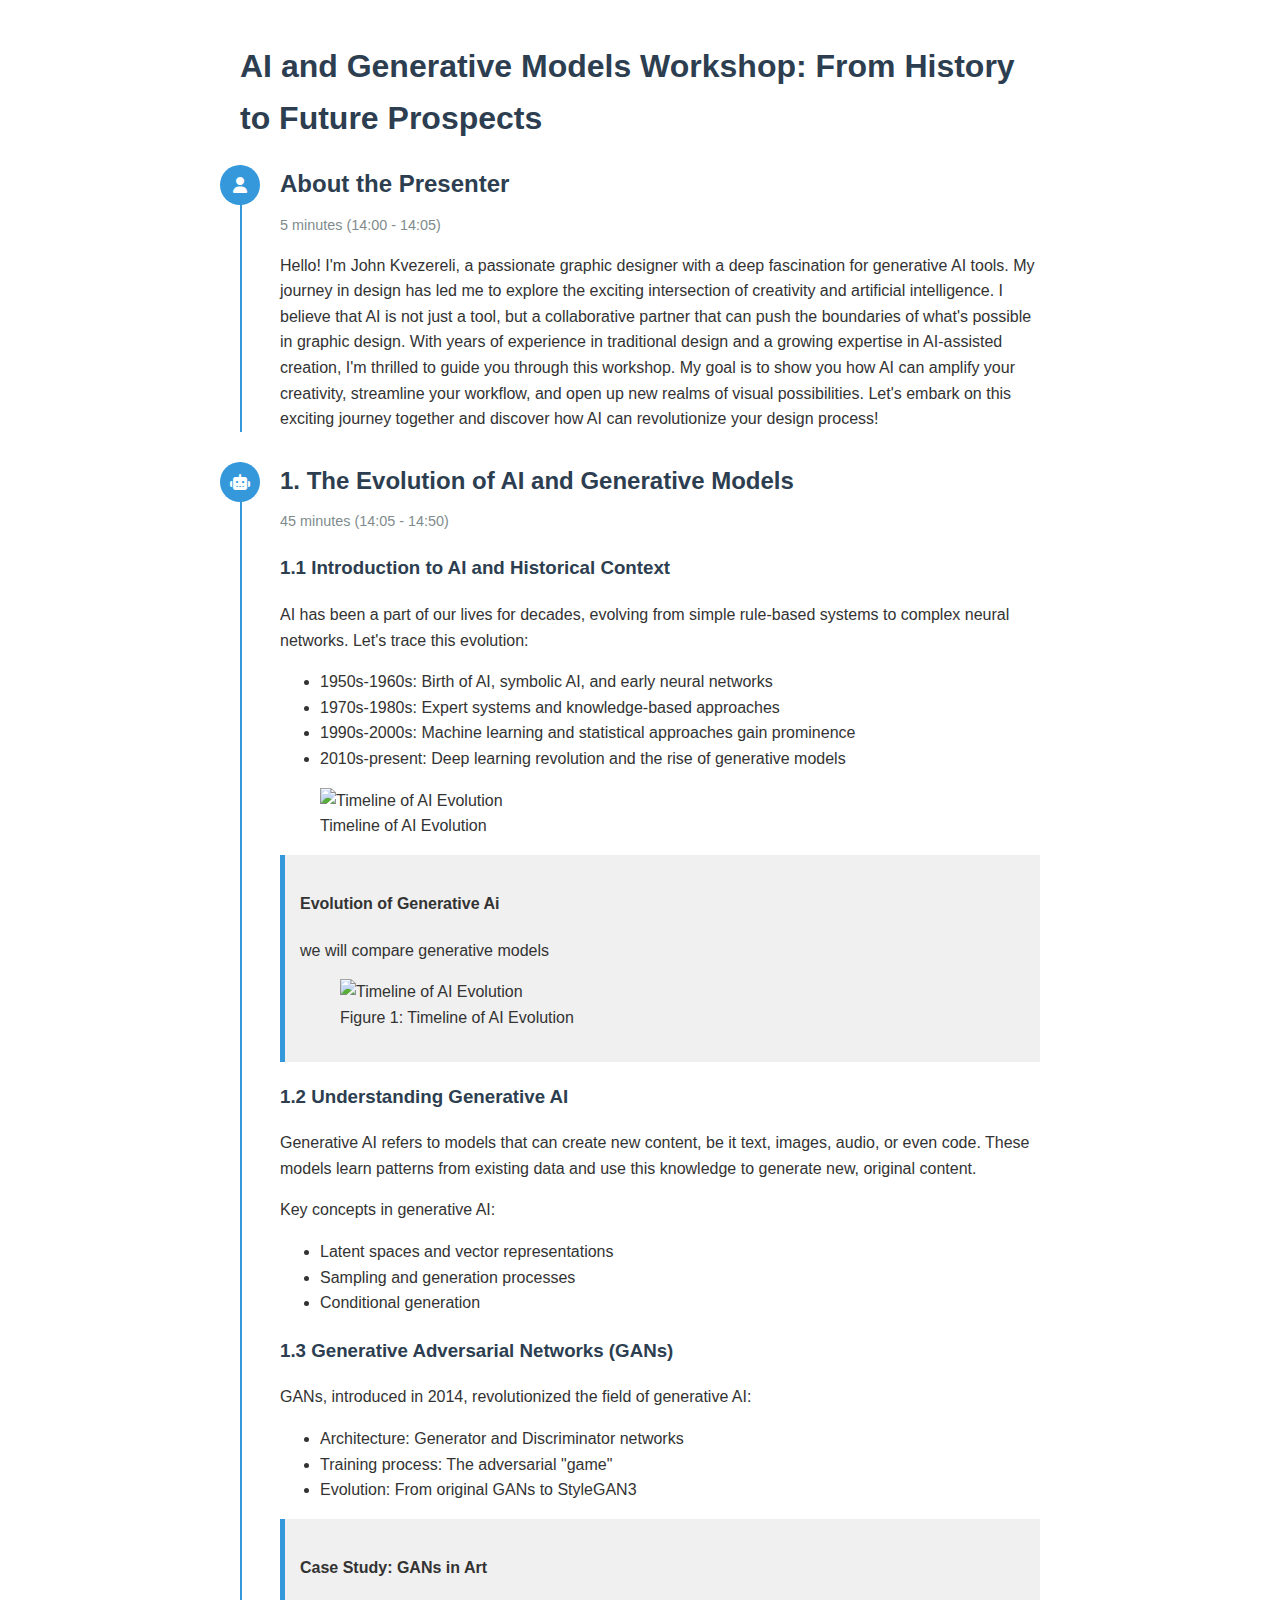
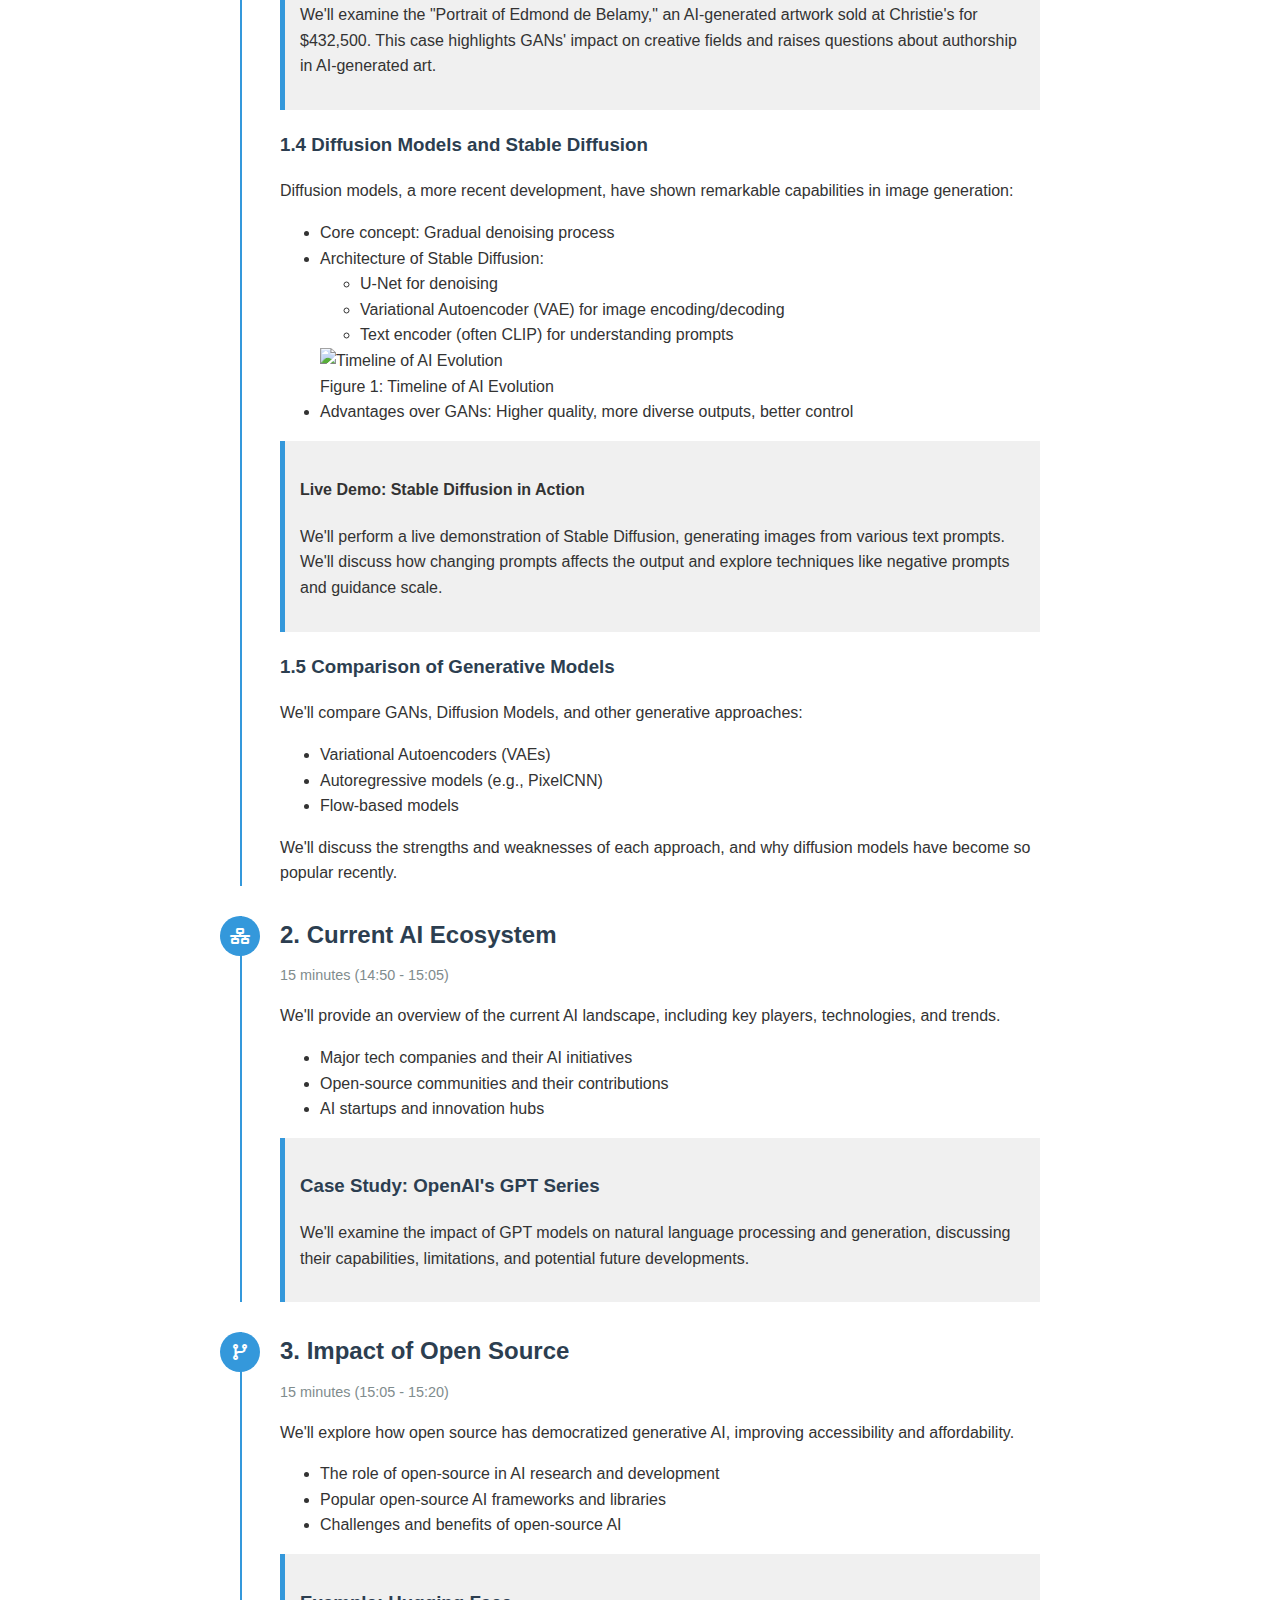
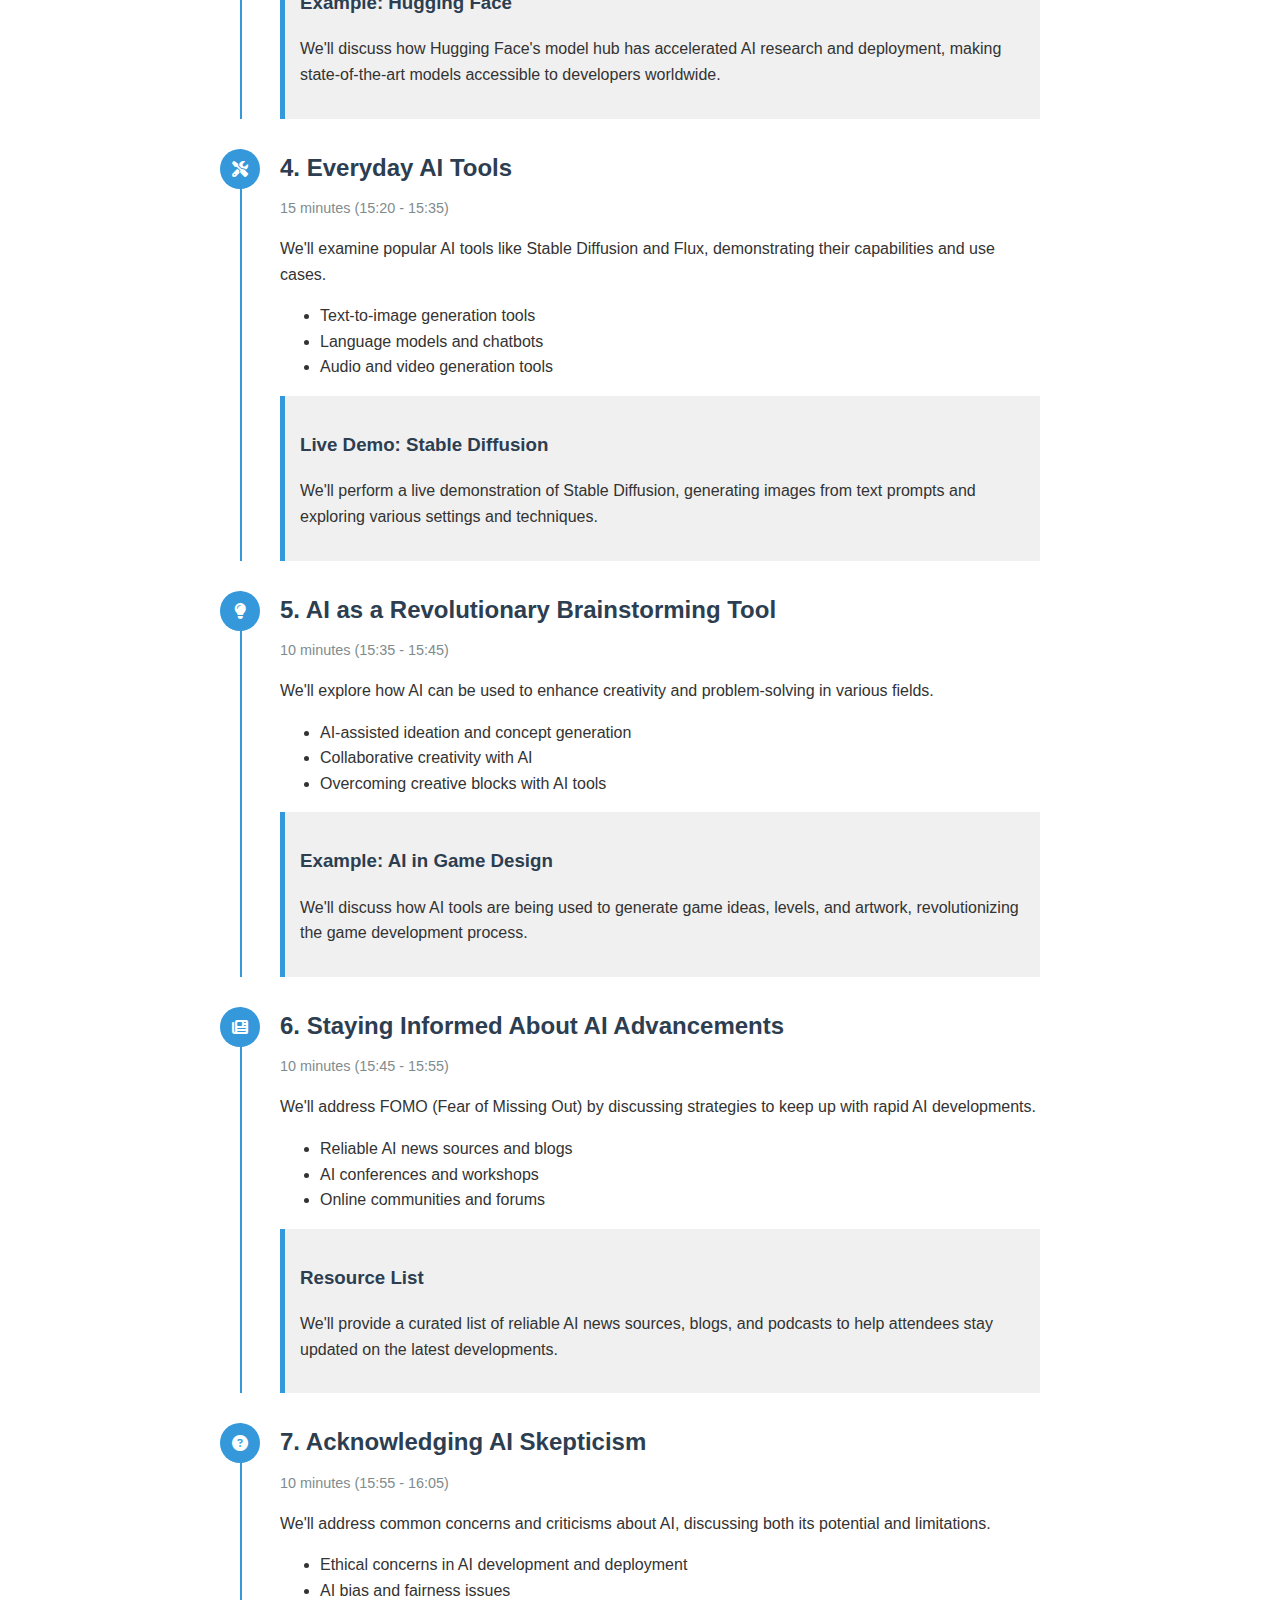
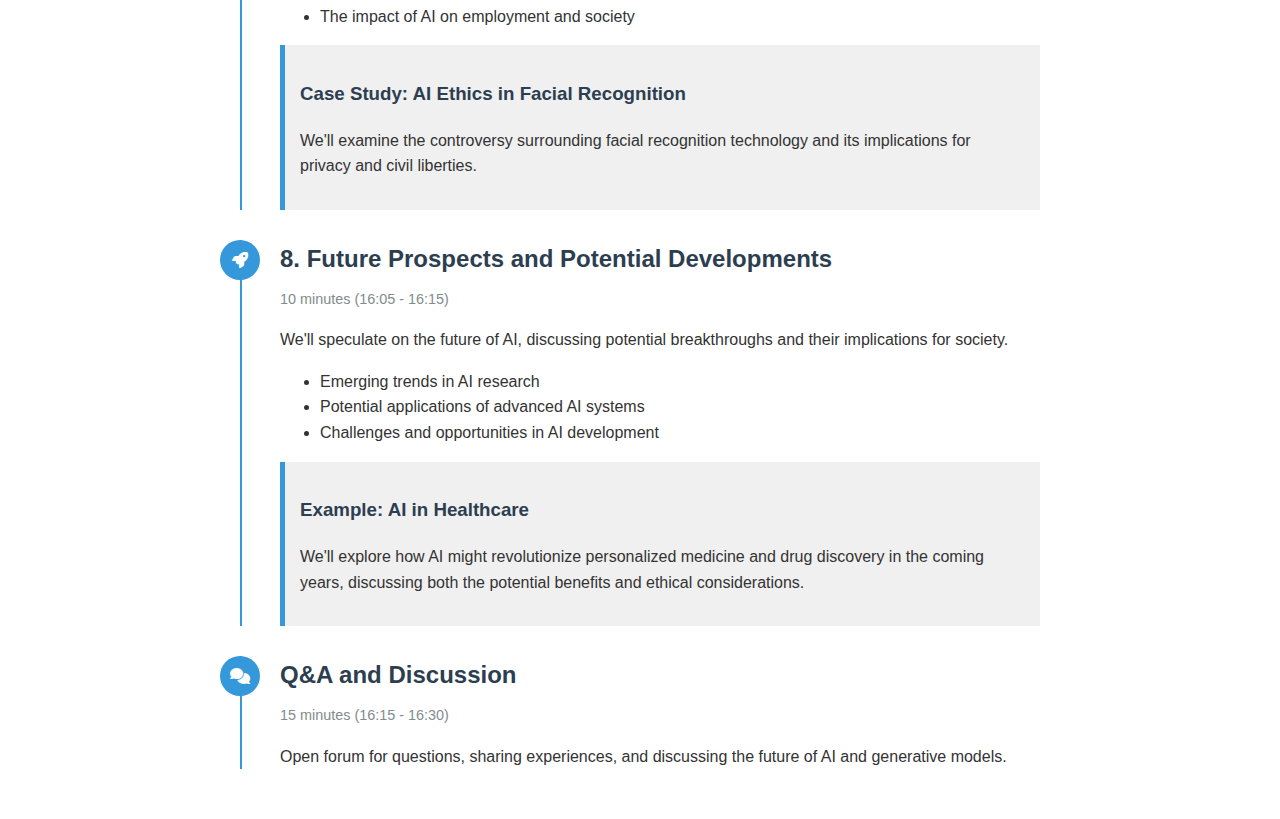
==== commit 63c845a5: "Update index.html" ====
--- a/index.html
+++ b/index.html
@@ -93,12 +93,16 @@
             </ul>
             <figure>
         <img src="https://almablog-media.s3.ap-south-1.amazonaws.com/Evolution_of_AI_625377fa68.jpg" alt="Timeline of AI Evolution" style="max-width: 100%;">
+        <figcaption>Timeline of AI Evolution</figcaption>
+    </figure>
+            <div class="case-study">
+                <h4>Evolution of Generative Ai</h4>
+                <p>we will compare generative models</p>
+                <figure>
+        <img src="https://preview.redd.it/the-evolution-of-ai-image-generation-v0-798ohfbbxc2d1.png?auto=webp&s=a5764ccf5f99d4892c23e011a6826127e5114ad2" alt="Timeline of AI Evolution" style="max-width: 100%;">
         <figcaption>Figure 1: Timeline of AI Evolution</figcaption>
     </figure>
-            <div class="case-study">
-                <h4>Case Study: From ELIZA to GPT</h4>
-                <p>We'll compare ELIZA, one of the first chatbots created in the 1960s, with modern language models like GPT-3. This comparison will highlight the massive leaps in natural language processing and generation.</p>
-            </div>
+          </div>
         </div>
 
         <div class="subsection">
@@ -137,6 +141,10 @@
                         <li>Variational Autoencoder (VAE) for image encoding/decoding</li>
                         <li>Text encoder (often CLIP) for understanding prompts</li>
                     </ul>
+                    
+        <img src="https://miro.medium.com/v2/resize:fit:1200/0*TCyvvQGagLXB1ISV.gif" alt="Timeline of AI Evolution" style="max-width: 100%;">
+        <figcaption>Figure 1: Timeline of AI Evolution</figcaption>
+    </figure>
                 </li>
                 <li>Advantages over GANs: Higher quality, more diverse outputs, better control</li>
             </ul>
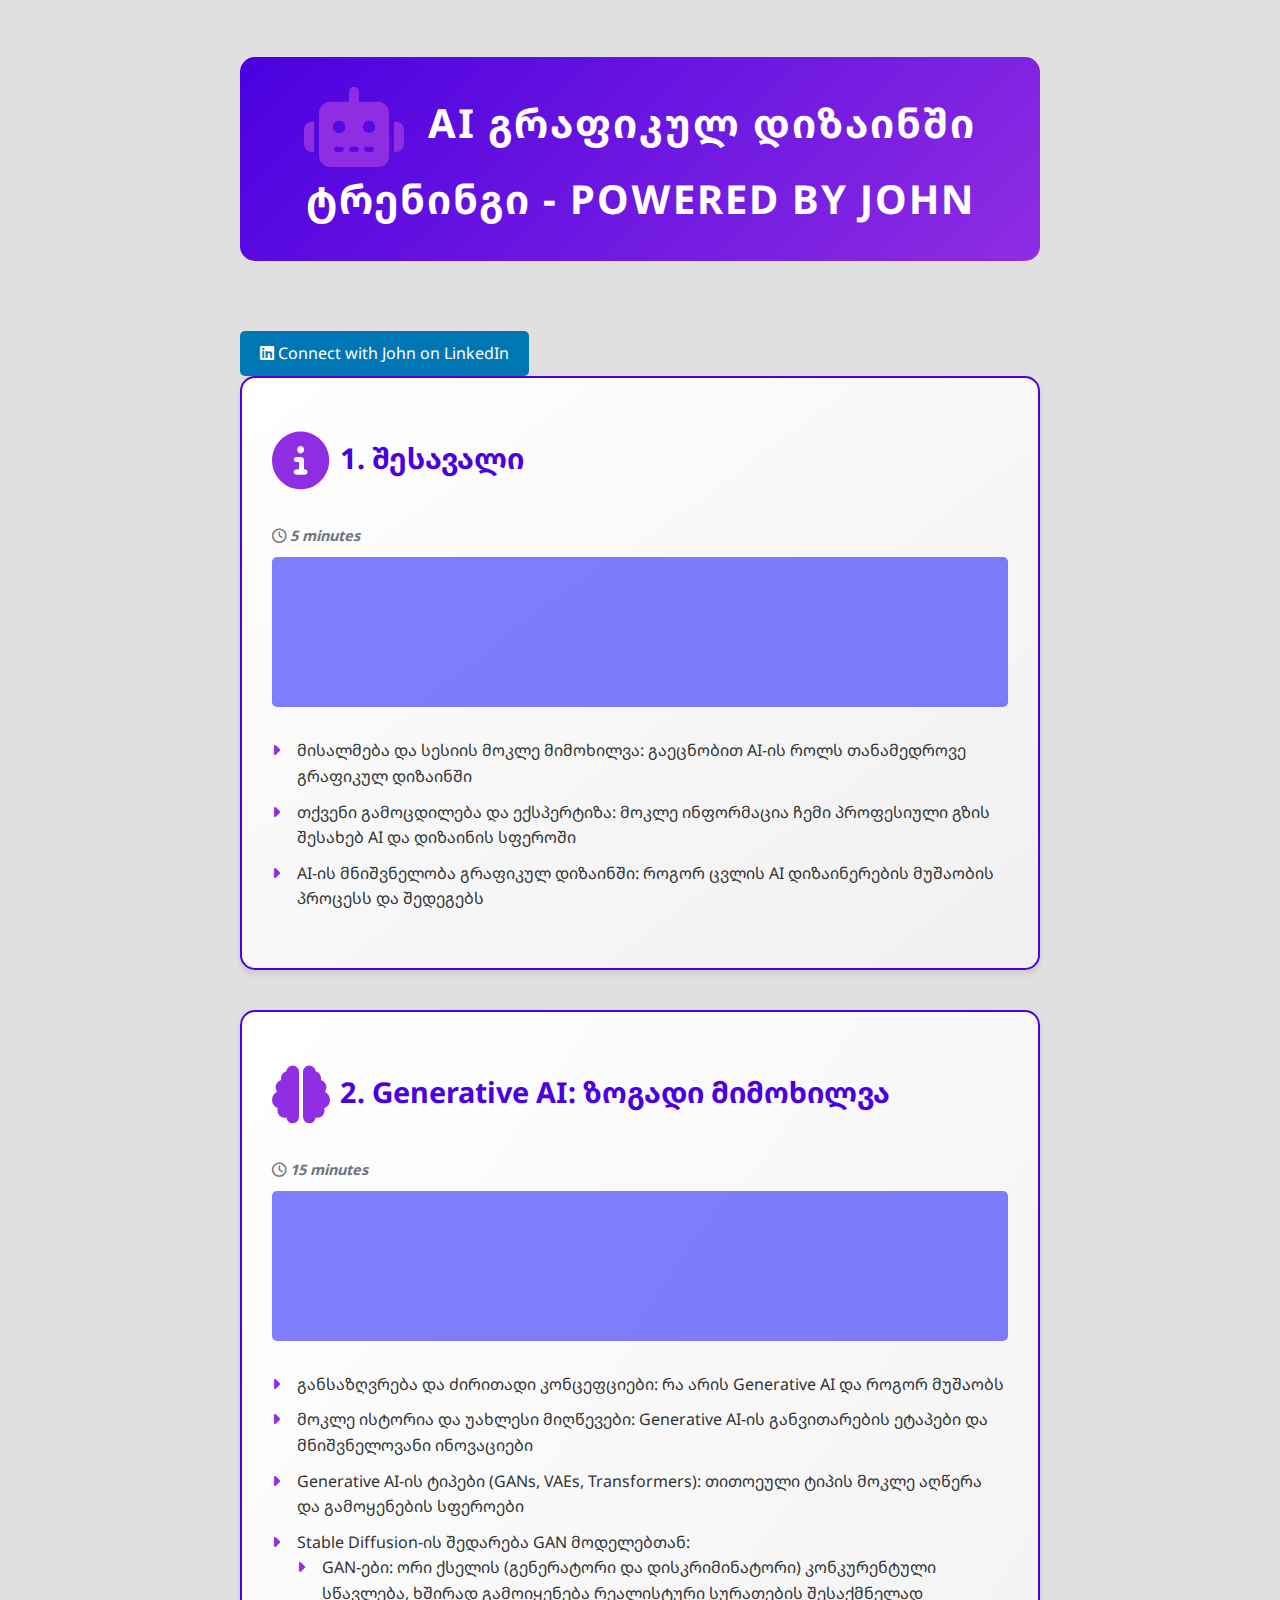
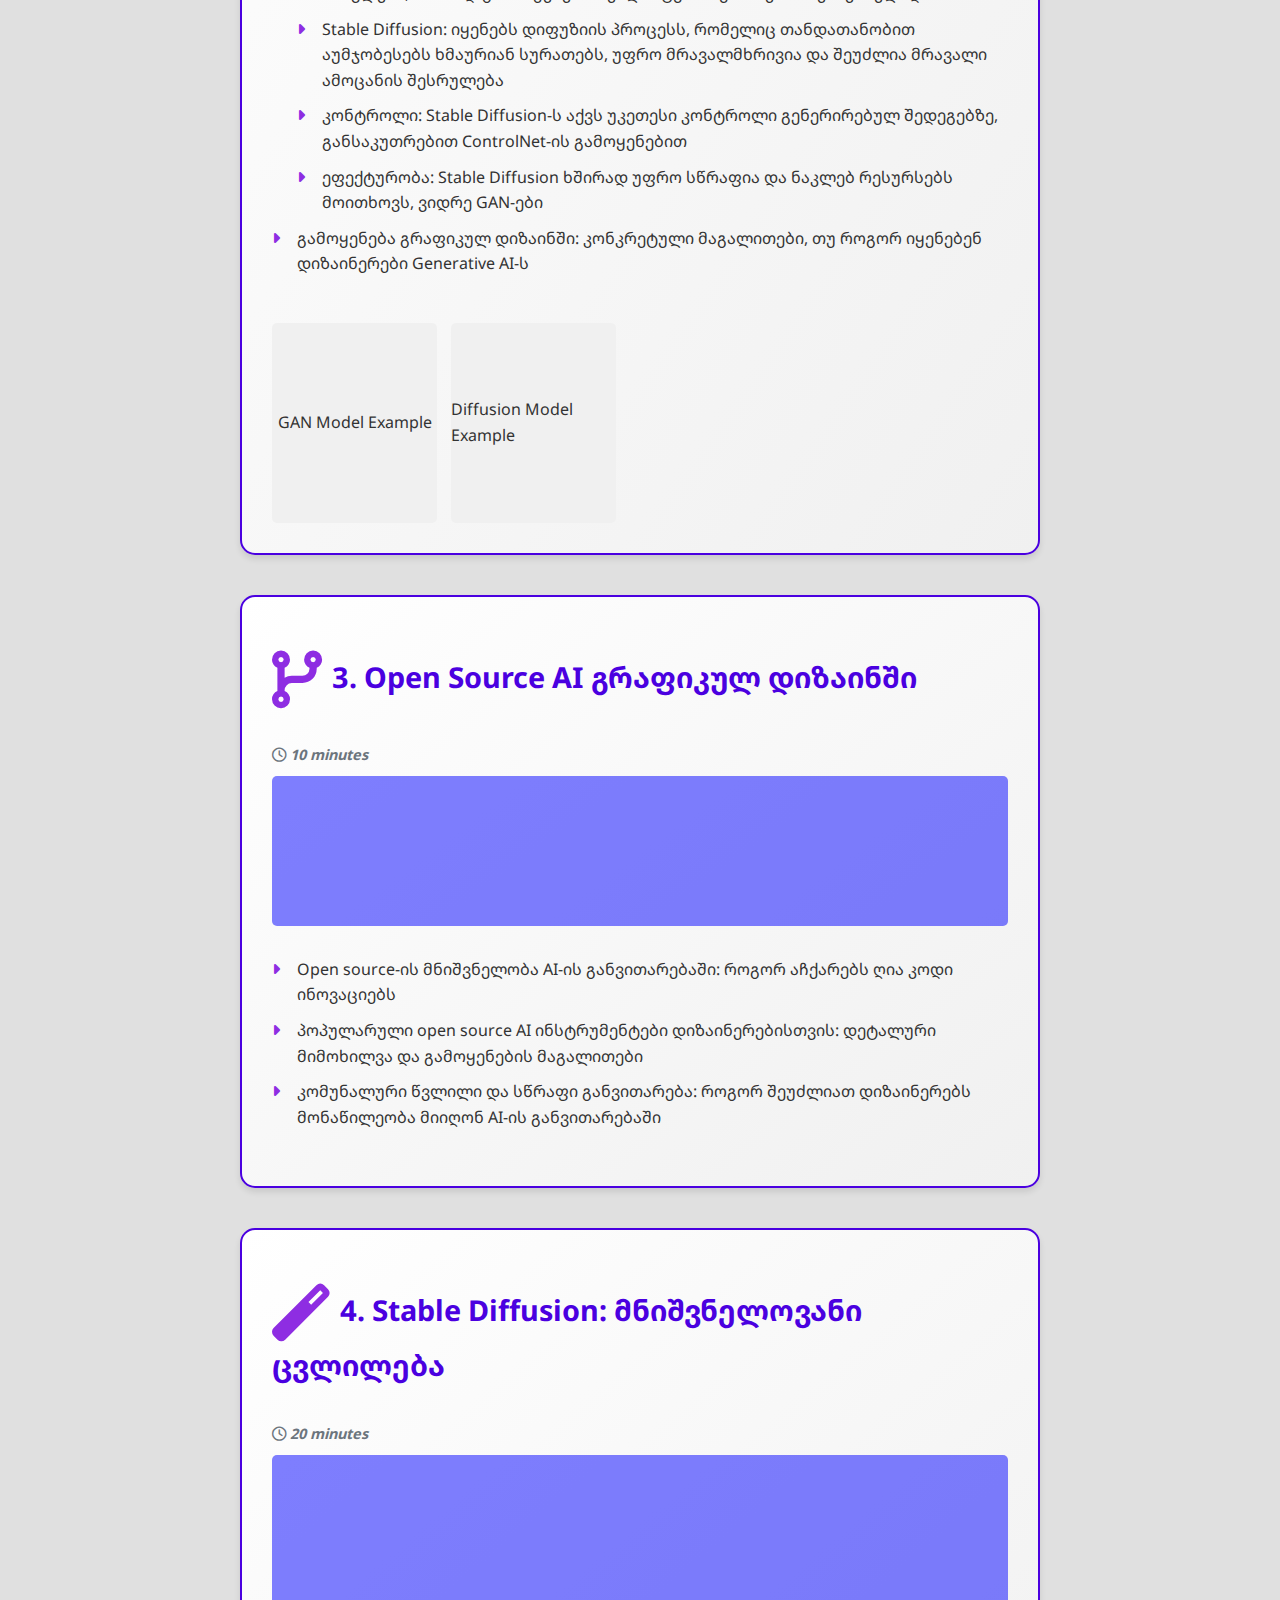
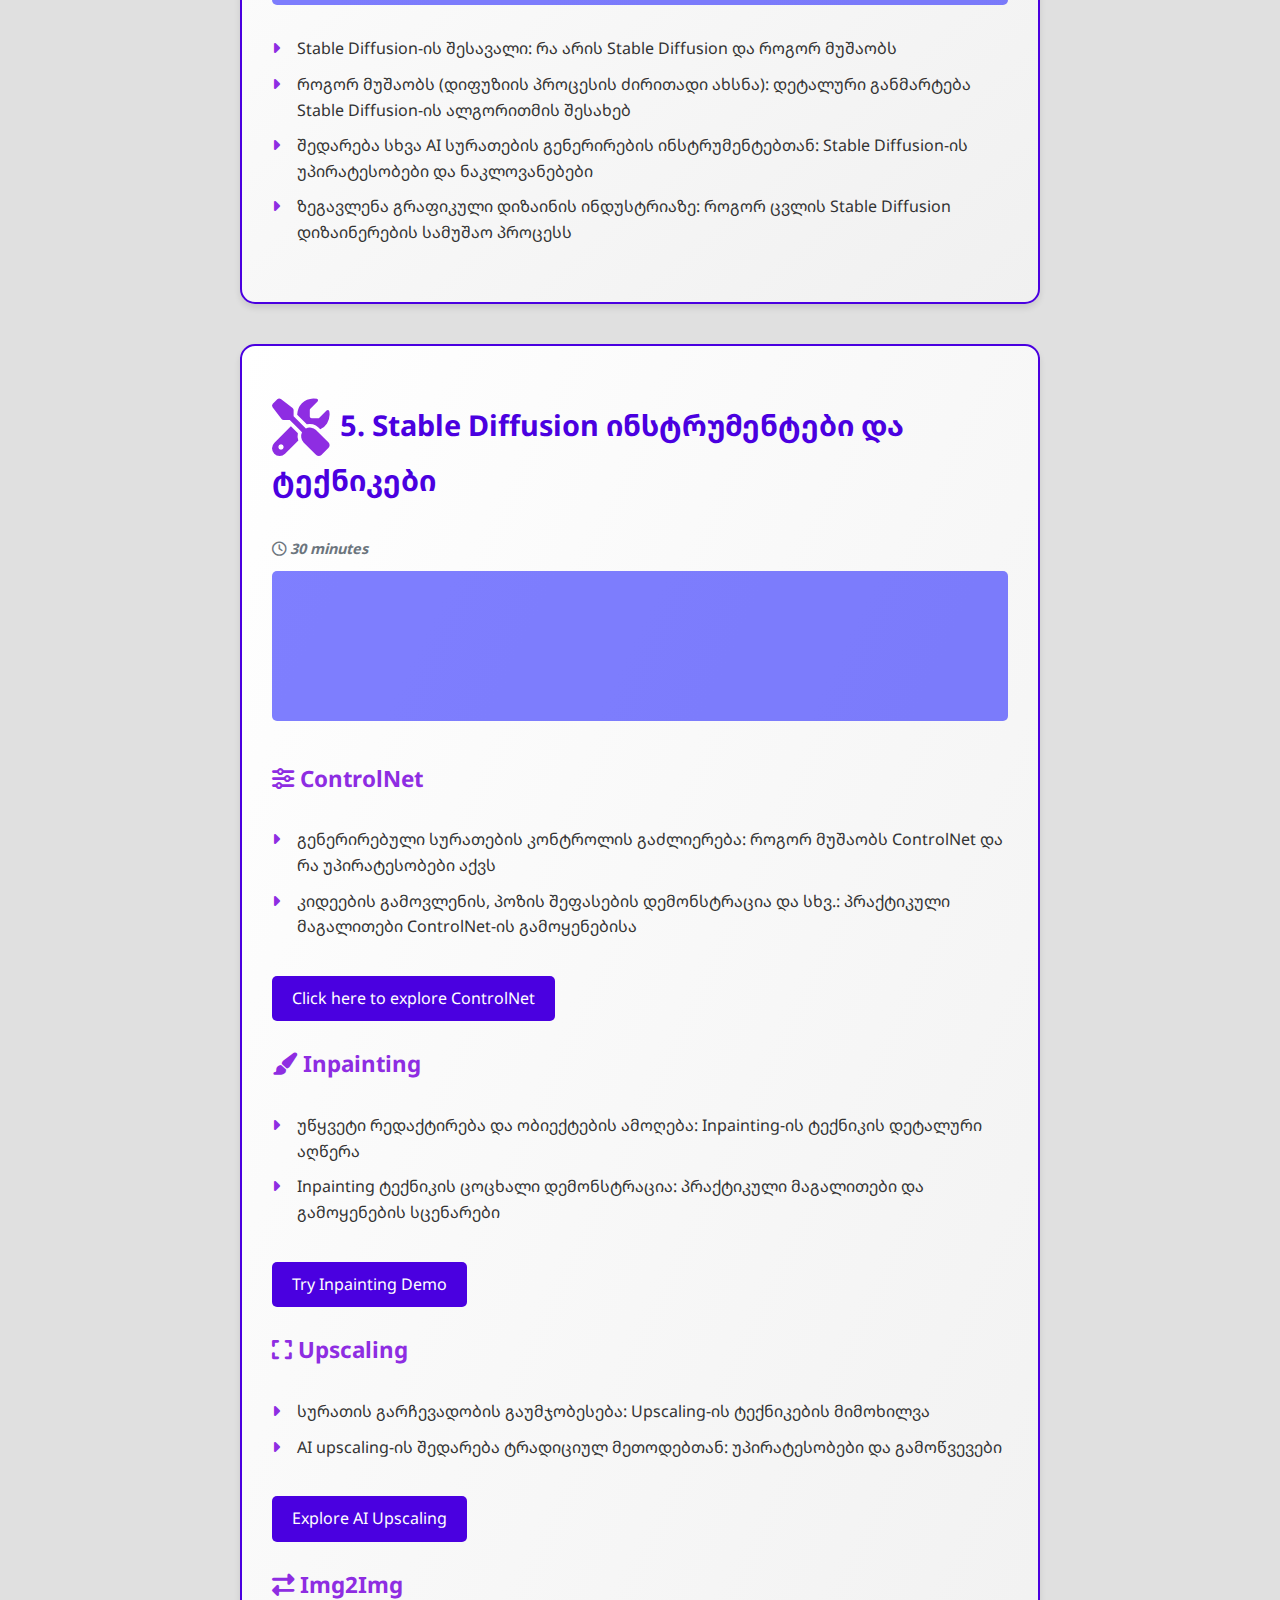
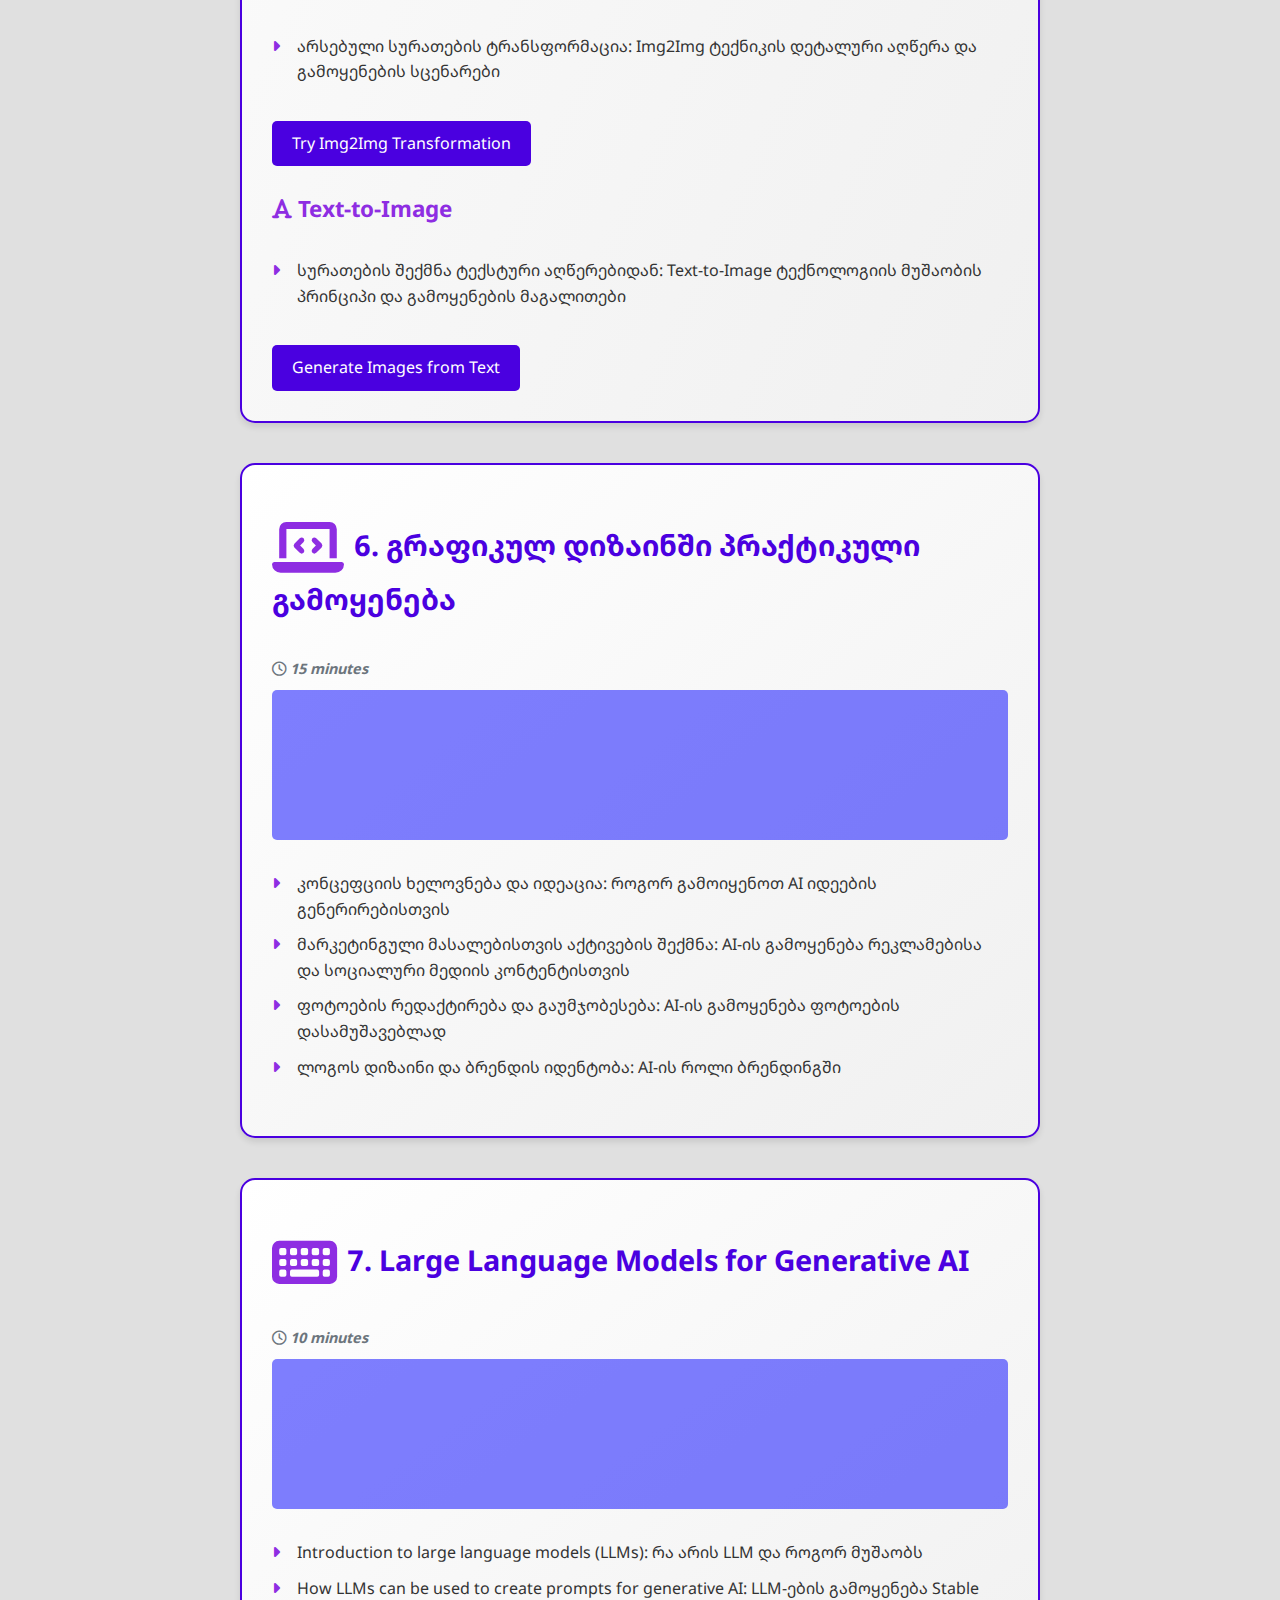
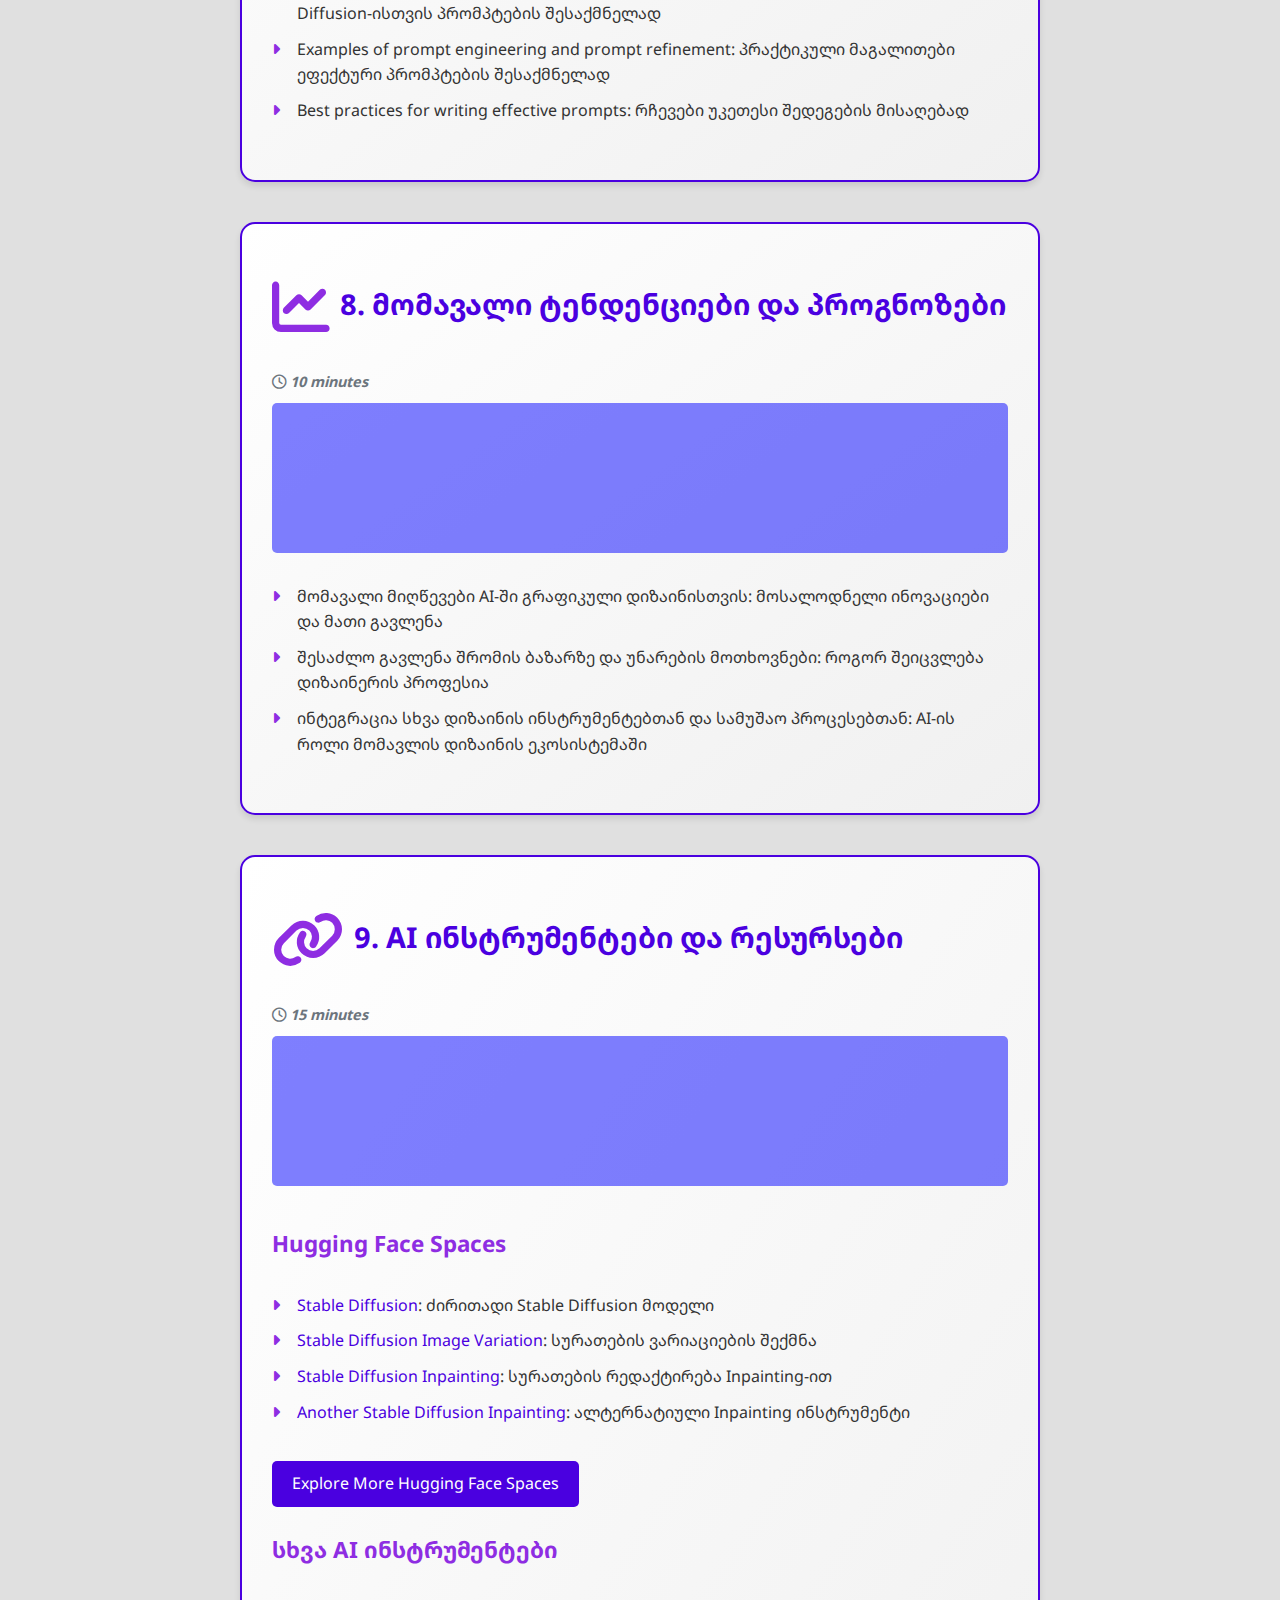
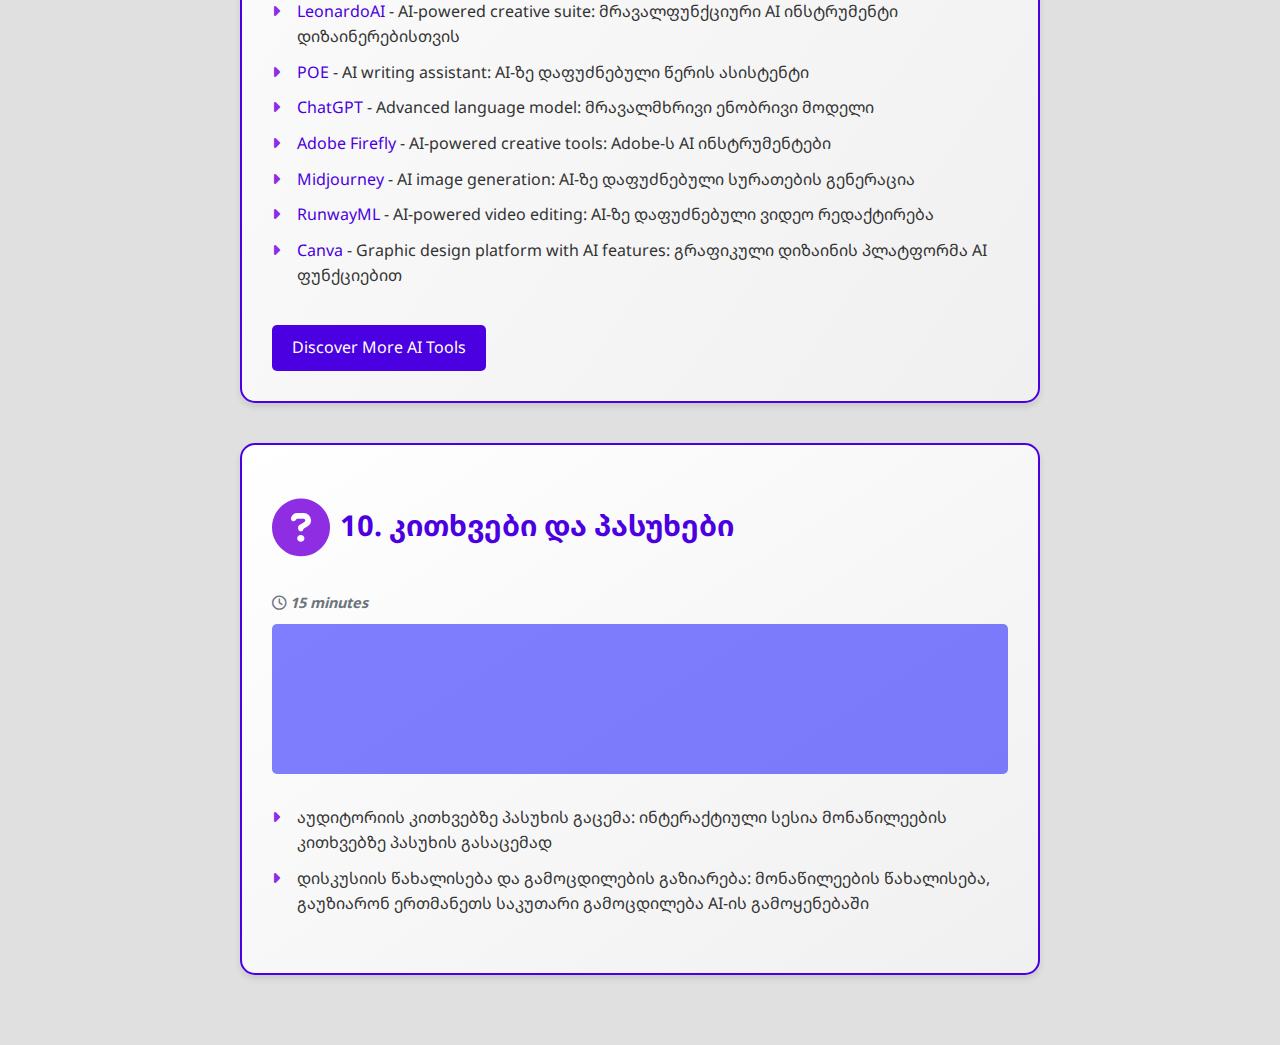
==== commit ca0cf213: "Update index.html" ====
--- a/index.html
+++ b/index.html
@@ -3,286 +3,356 @@
 <head>
     <meta charset="UTF-8">
     <meta name="viewport" content="width=device-width, initial-scale=1.0">
-    <title>AI and Generative Models Workshop: From History to Future Prospects</title>
-    <link rel="stylesheet" href="https://cdnjs.cloudflare.com/ajax/libs/font-awesome/6.4.0/css/all.min.css">
+    <title>AI გრაფიკულ დიზაინში ტრენინგი - Powered by John</title>
+    <link rel="stylesheet" href="https://cdnjs.cloudflare.com/ajax/libs/font-awesome/6.1.1/css/all.min.css">
+    <link href="https://fonts.googleapis.com/css2?family=Noto+Sans+Georgian:wght@400;700&display=swap" rel="stylesheet">
     <style>
         body {
-            font-family: Arial, sans-serif;
+            font-family: 'Noto Sans Georgian', sans-serif;
             line-height: 1.6;
             color: #333;
             max-width: 800px;
             margin: 0 auto;
-            padding: 20px;
-        }
-        h1, h2, h3 {
-            color: #2c3e50;
-        }
-        .section {
-            margin-bottom: 30px;
-            position: relative;
-            padding-left: 40px;
-        }
-        .section::before {
-            content: "";
-            position: absolute;
-            left: 0;
-            top: 0;
-            bottom: 0;
-            width: 2px;
-            background-color: #3498db;
-        }
-        .section h2 {
+            padding: 30px;
+            background-color: #e0e0e0;
+        }
+        h1 {
+            font-family: 'Noto Sans Georgian', sans-serif;
+            color: #ffffff;
+            text-align: center;
+            font-size: 2.5em;
+            margin-bottom: 50px;
+            text-transform: uppercase;
+            letter-spacing: 2px;
+            background: linear-gradient(135deg, #4a00e0, #8e2de2);
+            padding: 30px;
+            border-radius: 15px;
+        }
+        h2 {
+            font-family: 'Noto Sans Georgian', sans-serif;
+            color: #4a00e0;
+            font-size: 1.8em;
+            margin-bottom: 20px;
+            font-weight: bolder;
+        }
+        h3 {
+            color: #8e2de2;
+            font-size: 1.4em;
+            margin-top: 25px;
+            margin-bottom: 15px;
+            font-weight: bolder;
+        }
+        .slide {
+            background: linear-gradient(to bottom right, #ffffff, #f0f0f0);
+            border-radius: 15px;
+            padding: 30px;
+            margin-bottom: 40px;
+            box-shadow: 0 4px 6px rgba(0, 0, 0, 0.1);
+            border: 2px solid #4a00e0;
+            display: flex;
+            flex-direction: column;
+            align-items: flex-start;
+        }
+        .time {
+            font-weight: bold;
+            color: #6c757d;
+            font-size: 0.9em;
             margin-bottom: 10px;
+            font-style: italic;
         }
         .icon {
-            position: absolute;
-            left: -20px;
-            top: 0;
-            width: 40px;
-            height: 40px;
-            background-color: #3498db;
-            border-radius: 50%;
+            font-size: 2em;
+            margin-right: 10px;
+            vertical-align: middle;
+            color: #8e2de2;
+        }
+        .image-placeholder {
+            width: 100%;
+            height: 150px;
+            background-size: cover;
+            background-position: center;
             display: flex;
             justify-content: center;
             align-items: center;
-            color: white;
-        }
-        .time {
-            font-size: 0.9em;
-            color: #7f8c8d;
+            margin-bottom: 15px;
+            border-radius: 5px;
+            color: #ffffff;
+            font-size: 1.2em;
+            transition: background-color 0.3s ease;
+            flex-shrink: 0;
+            position: relative;
+            overflow: hidden;
+        }
+        .image-placeholder::before {
+            content: '';
+            position: absolute;
+            top: 0;
+            left: 0;
+            right: 0;
+            bottom: 0;
+            background: rgba(0, 0, 255, 0.5);
+            z-index: 1;
+        }
+        .image-placeholder:hover {
+            background-color: #d5dbdb;
+        }
+        ul {
+            list-style-type: none;
+            padding-left: 0;
+            width: 100%;
+        }
+        li {
             margin-bottom: 10px;
-        }
-        .case-study {
+            position: relative;
+            padding-left: 25px;
+        }
+        li:before {
+            content: "\f0da";
+            font-family: "Font Awesome 5 Free";
+            font-weight: 900;
+            position: absolute;
+            left: 0;
+            color: #8e2de2;
+        }
+        a {
+            color: #4a00e0;
+            text-decoration: none;
+            transition: color 0.3s ease;
+        }
+        a:hover {
+            color: #8e2de2;
+            text-decoration: underline;
+        }
+        .btn {
+            display: inline-block;
+            padding: 10px 20px;
+            background-color: #4a00e0;
+            color: #ffffff;
+            text-decoration: none;
+            border-radius: 5px;
+            transition: background-color 0.3s ease;
+            margin-top: 10px;
+        }
+        .btn:hover {
+            background-color: #8e2de2;
+            color: #ffffff;
+            text-decoration: none;
+        }
+        .linkedin-link {
+            display: inline-block;
+            margin-top: 20px;
+            padding: 10px 20px;
+            background-color: #0077B5;
+            color: #ffffff;
+            text-decoration: none;
+            border-radius: 5px;
+            transition: background-color 0.3s ease;
+        }
+        .linkedin-link:hover {
+            background-color: #005582;
+        }
+        .image-comparison {
+            display: flex;
+            justify-content: space-between;
+            margin-top: 20px;
+        }
+        .image-comparison > div {
+            width: 48%;
+            height: 200px;
             background-color: #f0f0f0;
-            padding: 15px;
-            border-left: 5px solid #3498db;
-            margin-top: 10px;
-        }
-        .subsection {
-            margin-top: 20px;
+            display: flex;
+            justify-content: center;
+            align-items: center;
+            border-radius: 5px;
+        }
+        @media (max-width: 600px) {
+            body {
+                padding: 15px;
+            }
+            .slide {
+                padding: 20px;
+            }
+            h1 {
+                font-size: 2em;
+                padding: 20px;
+            }
+            h2 {
+                font-size: 1.5em;
+                margin-bottom: 15px;
+            }
         }
     </style>
 </head>
 <body>
-    <h1>AI and Generative Models Workshop: From History to Future Prospects</h1>
-
-    <div class="section">
-        <div class="icon"><i class="fas fa-user"></i></div>
-        <h2>About the Presenter</h2>
-        <div class="time">5 minutes (14:00 - 14:05)</div>
-        <p>Hello! I'm John Kvezereli, a passionate graphic designer with a deep fascination for generative AI tools. My journey in design has led me to explore the exciting intersection of creativity and artificial intelligence. I believe that AI is not just a tool, but a collaborative partner that can push the boundaries of what's possible in graphic design.
-
-With years of experience in traditional design and a growing expertise in AI-assisted creation, I'm thrilled to guide you through this workshop. My goal is to show you how AI can amplify your creativity, streamline your workflow, and open up new realms of visual possibilities.
-
-Let's embark on this exciting journey together and discover how AI can revolutionize your design process!</p>
-    </div>
-
-    <div class="section">
-        <div class="icon"><i class="fas fa-robot"></i></div>
-        <h2>1. The Evolution of AI and Generative Models</h2>
-        <div class="time">45 minutes (14:05 - 14:50)</div>
-        
-        <div class="subsection">
-            <h3>1.1 Introduction to AI and Historical Context</h3>
-            <p>AI has been a part of our lives for decades, evolving from simple rule-based systems to complex neural networks. Let's trace this evolution:</p>
-            <ul>
-                <li>1950s-1960s: Birth of AI, symbolic AI, and early neural networks</li>
-                <li>1970s-1980s: Expert systems and knowledge-based approaches</li>
-                <li>1990s-2000s: Machine learning and statistical approaches gain prominence</li>
-                <li>2010s-present: Deep learning revolution and the rise of generative models</li>
-            </ul>
-            <figure>
-        <img src="https://almablog-media.s3.ap-south-1.amazonaws.com/Evolution_of_AI_625377fa68.jpg" alt="Timeline of AI Evolution" style="max-width: 100%;">
-        <figcaption>Timeline of AI Evolution</figcaption>
-    </figure>
-            <div class="case-study">
-                <h4>Evolution of Generative Ai</h4>
-                <p>we will compare generative models</p>
-                <figure>
-        <img src="https://preview.redd.it/the-evolution-of-ai-image-generation-v0-798ohfbbxc2d1.png?auto=webp&s=a5764ccf5f99d4892c23e011a6826127e5114ad2" alt="Timeline of AI Evolution" style="max-width: 100%;">
-        <figcaption>Figure 1: Timeline of AI Evolution</figcaption>
-    </figure>
-          </div>
+    <h1><i class="fas fa-robot icon"></i> AI გრაფიკულ დიზაინში ტრენინგი - Powered by John</h1>
+    
+    <a href="#" class="linkedin-link" target="www.linkedin.com/in/john-kvezereli"><i class="fab fa-linkedin"></i> Connect with John on LinkedIn</a>
+
+    <div class="slide">
+        <h2><i class="fas fa-info-circle icon"></i>1. შესავალი</h2>
+        <p class="time"><i class="far fa-clock"></i> 5 minutes</p>
+        <div class="image-placeholder" style="background-image: url('https://streetfins.com/wp-content/uploads/2023/03/Artificial_Intelligence__AI__Machine_Learning_-_30212411048.jpg'), url('https://images.pexels.com/photos/17483910/pexels-photo-17483910/free-photo-of-an-artist-s-illustration-of-artificial-intelligence-ai-this-image-represents-the-concept-of-artificial-general-intelligence-agi-it-was-created-by-artist-domhnall-malone-as-part-of-th.png?auto=compress&cs=tinysrgb&w=1260&h=750&dpr=2'), url('https://images.pexels.com/photos/17484899/pexels-photo-17484899/free-photo-of-an-artist-s-illustration-of-artificial-intelligence-ai-this-image-represents-the-boundaries-set-in-place-to-secure-safe-accountable-biotechnology-it-was-created-by-khyati-trehan-as-pa.png?auto=compress&cs=tinysrgb&w=1260&h=750&dpr=2');"></div>
+        <ul>
+            <li>მისალმება და სესიის მოკლე მიმოხილვა: გაეცნობით AI-ის როლს თანამედროვე გრაფიკულ დიზაინში</li>
+            <li>თქვენი გამოცდილება და ექსპერტიზა: მოკლე ინფორმაცია ჩემი პროფესიული გზის შესახებ AI და დიზაინის სფეროში</li>
+            <li>AI-ის მნიშვნელობა გრაფიკულ დიზაინში: როგორ ცვლის AI დიზაინერების მუშაობის პროცესს და შედეგებს</li>
+        </ul>
+    </div>
+
+    <div class="slide">
+        <h2><i class="fas fa-brain icon"></i>2. Generative AI: ზოგადი მიმოხილვა</h2>
+        <p class="time"><i class="far fa-clock"></i> 15 minutes</p>
+        <div class="image-placeholder" style="background-image: url('https://images.pexels.com/photos/18069695/pexels-photo-18069695/free-photo-of-an-artist-s-illustration-of-artificial-intelligence-ai-this-illustration-depicts-language-models-which-generate-text-it-was-created-by-wes-cockx-as-part-of-the-visualising-ai-project-l.png?auto=compress&cs=tinysrgb&w=800');"></div>
+        <ul>
+            <li>განსაზღვრება და ძირითადი კონცეფციები: რა არის Generative AI და როგორ მუშაობს</li>
+            <li>მოკლე ისტორია და უახლესი მიღწევები: Generative AI-ის განვითარების ეტაპები და მნიშვნელოვანი ინოვაციები</li>
+            <li>Generative AI-ის ტიპები (GANs, VAEs, Transformers): თითოეული ტიპის მოკლე აღწერა და გამოყენების სფეროები</li>
+            <li>Stable Diffusion-ის შედარება GAN მოდელებთან:
+                <ul>
+                    <li>GAN-ები: ორი ქსელის (გენერატორი და დისკრიმინატორი) კონკურენტული სწავლება, ხშირად გამოიყენება რეალისტური სურათების შესაქმნელად</li>
+                    <li>Stable Diffusion: იყენებს დიფუზიის პროცესს, რომელიც თანდათანობით აუმჯობესებს ხმაურიან სურათებს, უფრო მრავალმხრივია და შეუძლია მრავალი ამოცანის შესრულება</li>
+                    <li>კონტროლი: Stable Diffusion-ს აქვს უკეთესი კონტროლი გენერირებულ შედეგებზე, განსაკუთრებით ControlNet-ის გამოყენებით</li>
+                    <li>ეფექტურობა: Stable Diffusion ხშირად უფრო სწრაფია და ნაკლებ რესურსებს მოითხოვს, ვიდრე GAN-ები</li>
+                </ul>
+            </li>
+            <li>გამოყენება გრაფიკულ დიზაინში: კონკრეტული მაგალითები, თუ როგორ იყენებენ დიზაინერები Generative AI-ს</li>
+        </ul>
+        <div class="image-comparison">
+            <div>GAN Model Example</div>
+            <div>Diffusion Model Example</div>
         </div>
-
-        <div class="subsection">
-            <h3>1.2 Understanding Generative AI</h3>
-            <p>Generative AI refers to models that can create new content, be it text, images, audio, or even code. These models learn patterns from existing data and use this knowledge to generate new, original content.</p>
-            <p>Key concepts in generative AI:</p>
-            <ul>
-                <li>Latent spaces and vector representations</li>
-                <li>Sampling and generation processes</li>
-                <li>Conditional generation</li>
-            </ul>
-        </div>
-
-        <div class="subsection">
-            <h3>1.3 Generative Adversarial Networks (GANs)</h3>
-            <p>GANs, introduced in 2014, revolutionized the field of generative AI:</p>
-            <ul>
-                <li>Architecture: Generator and Discriminator networks</li>
-                <li>Training process: The adversarial "game"</li>
-                <li>Evolution: From original GANs to StyleGAN3</li>
-            </ul>
-            <div class="case-study">
-                <h4>Case Study: GANs in Art</h4>
-                <p>We'll examine the "Portrait of Edmond de Belamy," an AI-generated artwork sold at Christie's for $432,500. This case highlights GANs' impact on creative fields and raises questions about authorship in AI-generated art.</p>
-            </div>
-        </div>
-
-        <div class="subsection">
-            <h3>1.4 Diffusion Models and Stable Diffusion</h3>
-            <p>Diffusion models, a more recent development, have shown remarkable capabilities in image generation:</p>
-            <ul>
-                <li>Core concept: Gradual denoising process</li>
-                <li>Architecture of Stable Diffusion:
-                    <ul>
-                        <li>U-Net for denoising</li>
-                        <li>Variational Autoencoder (VAE) for image encoding/decoding</li>
-                        <li>Text encoder (often CLIP) for understanding prompts</li>
-                    </ul>
-                    
-        <img src="https://miro.medium.com/v2/resize:fit:1200/0*TCyvvQGagLXB1ISV.gif" alt="Timeline of AI Evolution" style="max-width: 100%;">
-        <figcaption>Figure 1: Timeline of AI Evolution</figcaption>
-    </figure>
-                </li>
-                <li>Advantages over GANs: Higher quality, more diverse outputs, better control</li>
-            </ul>
-            <div class="case-study">
-                <h4>Live Demo: Stable Diffusion in Action</h4>
-                <p>We'll perform a live demonstration of Stable Diffusion, generating images from various text prompts. We'll discuss how changing prompts affects the output and explore techniques like negative prompts and guidance scale.</p>
-            </div>
-        </div>
-
-        <div class="subsection">
-            <h3>1.5 Comparison of Generative Models</h3>
-            <p>We'll compare GANs, Diffusion Models, and other generative approaches:</p>
-            <ul>
-                <li>Variational Autoencoders (VAEs)</li>
-                <li>Autoregressive models (e.g., PixelCNN)</li>
-                <li>Flow-based models</li>
-            </ul>
-            <p>We'll discuss the strengths and weaknesses of each approach, and why diffusion models have become so popular recently.</p>
-        </div>
-    </div>
-
-    <div class="section">
-        <div class="icon"><i class="fas fa-network-wired"></i></div>
-        <h2>2. Current AI Ecosystem</h2>
-        <div class="time">15 minutes (14:50 - 15:05)</div>
-        <p>We'll provide an overview of the current AI landscape, including key players, technologies, and trends.</p>
-        <ul>
-            <li>Major tech companies and their AI initiatives</li>
-            <li>Open-source communities and their contributions</li>
-            <li>AI startups and innovation hubs</li>
-        </ul>
-        <div class="case-study">
-            <h3>Case Study: OpenAI's GPT Series</h3>
-            <p>We'll examine the impact of GPT models on natural language processing and generation, discussing their capabilities, limitations, and potential future developments.</p>
-        </div>
-    </div>
-
-    <div class="section">
-        <div class="icon"><i class="fas fa-code-branch"></i></div>
-        <h2>3. Impact of Open Source</h2>
-        <div class="time">15 minutes (15:05 - 15:20)</div>
-        <p>We'll explore how open source has democratized generative AI, improving accessibility and affordability.</p>
-        <ul>
-            <li>The role of open-source in AI research and development</li>
-            <li>Popular open-source AI frameworks and libraries</li>
-            <li>Challenges and benefits of open-source AI</li>
-        </ul>
-        <div class="case-study">
-            <h3>Example: Hugging Face</h3>
-            <p>We'll discuss how Hugging Face's model hub has accelerated AI research and deployment, making state-of-the-art models accessible to developers worldwide.</p>
-        </div>
-    </div>
-
-    <div class="section">
-        <div class="icon"><i class="fas fa-tools"></i></div>
-        <h2>4. Everyday AI Tools</h2>
-        <div class="time">15 minutes (15:20 - 15:35)</div>
-        <p>We'll examine popular AI tools like Stable Diffusion and Flux, demonstrating their capabilities and use cases.</p>
-        <ul>
-            <li>Text-to-image generation tools</li>
-            <li>Language models and chatbots</li>
-            <li>Audio and video generation tools</li>
-        </ul>
-        <div class="case-study">
-            <h3>Live Demo: Stable Diffusion</h3>
-            <p>We'll perform a live demonstration of Stable Diffusion, generating images from text prompts and exploring various settings and techniques.</p>
-        </div>
-    </div>
-
-    <div class="section">
-        <div class="icon"><i class="fas fa-lightbulb"></i></div>
-        <h2>5. AI as a Revolutionary Brainstorming Tool</h2>
-        <div class="time">10 minutes (15:35 - 15:45)</div>
-        <p>We'll explore how AI can be used to enhance creativity and problem-solving in various fields.</p>
-        <ul>
-            <li>AI-assisted ideation and concept generation</li>
-            <li>Collaborative creativity with AI</li>
-            <li>Overcoming creative blocks with AI tools</li>
-        </ul>
-        <div class="case-study">
-            <h3>Example: AI in Game Design</h3>
-            <p>We'll discuss how AI tools are being used to generate game ideas, levels, and artwork, revolutionizing the game development process.</p>
-        </div>
-    </div>
-
-    <div class="section">
-        <div class="icon"><i class="fas fa-newspaper"></i></div>
-        <h2>6. Staying Informed About AI Advancements</h2>
-        <div class="time">10 minutes (15:45 - 15:55)</div>
-        <p>We'll address FOMO (Fear of Missing Out) by discussing strategies to keep up with rapid AI developments.</p>
-        <ul>
-            <li>Reliable AI news sources and blogs</li>
-            <li>AI conferences and workshops</li>
-            <li>Online communities and forums</li>
-        </ul>
-        <div class="case-study">
-            <h3>Resource List</h3>
-            <p>We'll provide a curated list of reliable AI news sources, blogs, and podcasts to help attendees stay updated on the latest developments.</p>
-        </div>
-    </div>
-
-    <div class="section">
-        <div class="icon"><i class="fas fa-question-circle"></i></div>
-        <h2>7. Acknowledging AI Skepticism</h2>
-        <div class="time">10 minutes (15:55 - 16:05)</div>
-        <p>We'll address common concerns and criticisms about AI, discussing both its potential and limitations.</p>
-        <ul>
-            <li>Ethical concerns in AI development and deployment</li>
-            <li>AI bias and fairness issues</li>
-            <li>The impact of AI on employment and society</li>
-        </ul>
-        <div class="case-study">
-            <h3>Case Study: AI Ethics in Facial Recognition</h3>
-            <p>We'll examine the controversy surrounding facial recognition technology and its implications for privacy and civil liberties.</p>
-        </div>
-    </div>
-
-    <div class="section">
-        <div class="icon"><i class="fas fa-rocket"></i></div>
-        <h2>8. Future Prospects and Potential Developments</h2>
-        <div class="time">10 minutes (16:05 - 16:15)</div>
-        <p>We'll speculate on the future of AI, discussing potential breakthroughs and their implications for society.</p>
-        <ul>
-            <li>Emerging trends in AI research</li>
-            <li>Potential applications of advanced AI systems</li>
-            <li>Challenges and opportunities in AI development</li>
-        </ul>
-        <div class="case-study">
-            <h3>Example: AI in Healthcare</h3>
-            <p>We'll explore how AI might revolutionize personalized medicine and drug discovery in the coming years, discussing both the potential benefits and ethical considerations.</p>
-        </div>
-    </div>
-
-    <div class="section">
-        <div class="icon"><i class="fas fa-comments"></i></div>
-        <h2>Q&A and Discussion</h2>
-        <div class="time">15 minutes (16:15 - 16:30)</div>
-        <p>Open forum for questions, sharing experiences, and discussing the future of AI and generative models.</p>
+    </div>
+
+    <div class="slide">
+        <h2><i class="fas fa-code-branch icon"></i>3. Open Source AI გრაფიკულ დიზაინში</h2>
+        <p class="time"><i class="far fa-clock"></i> 10 minutes</p>
+        <div class="image-placeholder" style="background-image: url('https://images.pexels.com/photos/8386365/pexels-photo-8386365.jpeg?auto=compress&cs=tinysrgb&w=800');"></div>
+        <ul>
+            <li>Open source-ის მნიშვნელობა AI-ის განვითარებაში: როგორ აჩქარებს ღია კოდი ინოვაციებს</li>
+            <li>პოპულარული open source AI ინსტრუმენტები დიზაინერებისთვის: დეტალური მიმოხილვა და გამოყენების მაგალითები</li>
+            <li>კომუნალური წვლილი და სწრაფი განვითარება: როგორ შეუძლიათ დიზაინერებს მონაწილეობა მიიღონ AI-ის განვითარებაში</li>
+        </ul>
+    </div>
+
+    <div class="slide">
+        <h2><i class="fas fa-magic icon"></i>4. Stable Diffusion: მნიშვნელოვანი ცვლილება</h2>
+        <p class="time"><i class="far fa-clock"></i> 20 minutes</p>
+        <div class="image-placeholder" style="background-image: url('https://images.pexels.com/photos/17484901/pexels-photo-17484901/free-photo-of-an-artist-s-illustration-of-artificial-intelligence-ai-this-image-represents-the-boundaries-set-in-place-to-secure-safe-accountable-biotechnology-it-was-created-by-artist-khyati-treha.png?auto=compress&cs=tinysrgb&w=800');"></div>
+        <ul>
+            <li>Stable Diffusion-ის შესავალი: რა არის Stable Diffusion და როგორ მუშაობს</li>
+            <li>როგორ მუშაობს (დიფუზიის პროცესის ძირითადი ახსნა): დეტალური განმარტება Stable Diffusion-ის ალგორითმის შესახებ</li>
+            <li>შედარება სხვა AI სურათების გენერირების ინსტრუმენტებთან: Stable Diffusion-ის უპირატესობები და ნაკლოვანებები</li>
+            <li>ზეგავლენა გრაფიკული დიზაინის ინდუსტრიაზე: როგორ ცვლის Stable Diffusion დიზაინერების სამუშაო პროცესს</li>
+        </ul>
+    </div>
+
+    <div class="slide">
+        <h2><i class="fas fa-tools icon"></i>5. Stable Diffusion ინსტრუმენტები და ტექნიკები</h2>
+        <p class="time"><i class="far fa-clock"></i> 30 minutes</p>
+        <div class="image-placeholder" style="background-image: url('https://images.pexels.com/photos/17485846/pexels-photo-17485846/free-photo-of-an-artist-s-illustration-of-artificial-intelligence-ai-this-image-represents-the-ways-in-which-ai-can-help-compress-videos-and-increase-efficiency-for-users-it-was-created-by-vincent-s.png?auto=compress&cs=tinysrgb&w=800');"></div>
+        <h3><i class="fas fa-sliders-h"></i> ControlNet</h3>
+        <ul>
+            <li>გენერირებული სურათების კონტროლის გაძლიერება: როგორ მუშაობს ControlNet და რა უპირატესობები აქვს</li>
+            <li>კიდეების გამოვლენის, პოზის შეფასების დემონსტრაცია და სხვ.: პრაქტიკული მაგალითები ControlNet-ის გამოყენებისა</li>
+        </ul>
+        <a href="https://github.com/lllyasviel/ControlNet" target="_blank" class="btn">Click here to explore ControlNet</a>
+
+        <h3><i class="fas fa-paint-brush"></i> Inpainting</h3>
+        <ul>
+            <li>უწყვეტი რედაქტირება და ობიექტების ამოღება: Inpainting-ის ტექნიკის დეტალური აღწერა</li>
+            <li>Inpainting ტექნიკის ცოცხალი დემონსტრაცია: პრაქტიკული მაგალითები და გამოყენების სცენარები</li>
+        </ul>
+        <a href="https://huggingface.co/spaces/fffiloni/stable-diffusion-inpainting" target="_blank" class="btn">Try Inpainting Demo</a>
+
+        <h3><i class="fas fa-expand"></i> Upscaling</h3>
+        <ul>
+            <li>სურათის გარჩევადობის გაუმჯობესება: Upscaling-ის ტექნიკების მიმოხილვა</li>
+            <li>AI upscaling-ის შედარება ტრადიციულ მეთოდებთან: უპირატესობები და გამოწვევები</li>
+        </ul>
+        <a href="https://replicate.com/nightmareai/real-esrgan" target="_blank" class="btn">Explore AI Upscaling</a>
+
+        <h3><i class="fas fa-exchange-alt"></i> Img2Img</h3>
+        <ul>
+            <li>არსებული სურათების ტრანსფორმაცია: Img2Img ტექნიკის დეტალური აღწერა და გამოყენების სცენარები</li>
+        </ul>
+        <a href="https://huggingface.co/spaces/lambdalabs/stable-diffusion-image-variation" target="_blank" class="btn">Try Img2Img Transformation</a>
+
+        <h3><i class="fas fa-font"></i> Text-to-Image</h3>
+        <ul>
+            <li>სურათების შექმნა ტექსტური აღწერებიდან: Text-to-Image ტექნოლოგიის მუშაობის პრინციპი და გამოყენების მაგალითები</li>
+        </ul>
+        <a href="https://huggingface.co/spaces/stabilityai/stable-diffusion" target="_blank" class="btn">Generate Images from Text</a>
+    </div>
+
+    <div class="slide">
+        <h2><i class="fas fa-laptop-code icon"></i>6. გრაფიკულ დიზაინში პრაქტიკული გამოყენება</h2>
+        <p class="time"><i class="far fa-clock"></i> 15 minutes</p>
+        <div class="image-placeholder" style="background-image: url('https://images.pexels.com/photos/18069248/pexels-photo-18069248/free-photo-of-an-artist-s-illustration-of-artificial-intelligence-ai-this-image-depicts-how-ai-tools-can-democratise-education-and-make-learning-more-efficient-it-was-created-by-martina-stiftinger-a.png?auto=compress&cs=tinysrgb&w=1260&h=750&dpr=2');"></div>
+        <ul>
+            <li>კონცეფციის ხელოვნება და იდეაცია: როგორ გამოიყენოთ AI იდეების გენერირებისთვის</li>
+            <li>მარკეტინგული მასალებისთვის აქტივების შექმნა: AI-ის გამოყენება რეკლამებისა და სოციალური მედიის კონტენტისთვის</li>
+            <li>ფოტოების რედაქტირება და გაუმჯობესება: AI-ის გამოყენება ფოტოების დასამუშავებლად</li>
+            <li>ლოგოს დიზაინი და ბრენდის იდენტობა: AI-ის როლი ბრენდინგში</li>
+        </ul>
+    </div>
+
+    <div class="slide">
+        <h2><i class="fas fa-keyboard icon"></i>7. Large Language Models for Generative AI</h2>
+        <p class="time"><i class="far fa-clock"></i> 10 minutes</p>
+        <div class="image-placeholder" style="background-image: url('https://images.pexels.com/photos/18069231/pexels-photo-18069231/free-photo-of-an-artist-s-illustration-of-artificial-intelligence-ai-this-image-depicts-how-ai-tools-can-democratise-education-and-make-learning-more-efficient-it-was-created-by-martina-stiftinger-a.png?auto=compress&cs=tinysrgb&w=800');"></div>
+        <ul>
+            <li>Introduction to large language models (LLMs): რა არის LLM და როგორ მუშაობს</li>
+            <li>How LLMs can be used to create prompts for generative AI: LLM-ების გამოყენება Stable Diffusion-ისთვის პრომპტების შესაქმნელად</li>
+            <li>Examples of prompt engineering and prompt refinement: პრაქტიკული მაგალითები ეფექტური პრომპტების შესაქმნელად</li>
+            <li>Best practices for writing effective prompts: რჩევები უკეთესი შედეგების მისაღებად</li>
+        </ul>
+    </div>
+
+    <div class="slide">
+        <h2><i class="fas fa-chart-line icon"></i>8. მომავალი ტენდენციები და პროგნოზები</h2>
+        <p class="time"><i class="far fa-clock"></i> 10 minutes</p>
+        <div class="image-placeholder" style="background-image: url('https://images.pexels.com/photos/17485741/pexels-photo-17485741/free-photo-of-an-artist-s-illustration-of-artificial-intelligence-ai-this-image-visualises-the-benefits-and-flaws-of-large-language-models-it-was-created-by-tim-west-as-part-of-the-visualising-ai-pr.png?auto=compress&cs=tinysrgb&w=1260&h=750&dpr=2');"></div>
+        <ul>
+            <li>მომავალი მიღწევები AI-ში გრაფიკული დიზაინისთვის: მოსალოდნელი ინოვაციები და მათი გავლენა</li>
+            <li>შესაძლო გავლენა შრომის ბაზარზე და უნარების მოთხოვნები: როგორ შეიცვლება დიზაინერის პროფესია</li>
+            <li>ინტეგრაცია სხვა დიზაინის ინსტრუმენტებთან და სამუშაო პროცესებთან: AI-ის როლი მომავლის დიზაინის ეკოსისტემაში</li>
+        </ul>
+    </div>
+
+    <div class="slide">
+        <h2><i class="fas fa-link icon"></i>9. AI ინსტრუმენტები და რესურსები</h2>
+        <p class="time"><i class="far fa-clock"></i> 15 minutes</p>
+        <div class="image-placeholder" style="background-image: url('https://techcrunch.com/wp-content/uploads/2022/08/53118410-9cce-468a-8bf6-1b8ce4dd1390_1600x925.webp');"></div>
+        <h3>Hugging Face Spaces</h3>
+        <ul>
+            <li><a href="https://huggingface.co/spaces/stabilityai/stable-diffusion" target="_blank">Stable Diffusion</a>: ძირითადი Stable Diffusion მოდელი</li>
+            <li><a href="https://huggingface.co/spaces/lambdalabs/stable-diffusion-image-variation" target="_blank">Stable Diffusion Image Variation</a>: სურათების ვარიაციების შექმნა</li>
+            <li><a href="https://huggingface.co/spaces/fffiloni/stable-diffusion-inpainting" target="_blank">Stable Diffusion Inpainting</a>: სურათების რედაქტირება Inpainting-ით</li>
+            <li><a href="https://huggingface.co/spaces/multimodalart/stable-diffusion-inpainting" target="_blank">Another Stable Diffusion Inpainting</a>: ალტერნატიული Inpainting ინსტრუმენტი</li>
+        </ul>
+        <a href="https://huggingface.co/spaces" target="_blank" class="btn">Explore More Hugging Face Spaces</a>
+
+        <h3>სხვა AI ინსტრუმენტები</h3>
+        <ul>
+            <li><a href="https://leonardo.ai/" target="_blank">LeonardoAI</a> - AI-powered creative suite: მრავალფუნქციური AI ინსტრუმენტი დიზაინერებისთვის</li>
+            <li><a href="https://poe.com/" target="_blank">POE</a> - AI writing assistant: AI-ზე დაფუძნებული წერის ასისტენტი</li>
+            <li><a href="https://openai.com/chatgpt" target="_blank">ChatGPT</a> - Advanced language model: მრავალმხრივი ენობრივი მოდელი</li>
+            <li><a href="https://www.adobe.com/sensei/generative-ai/firefly.html" target="_blank">Adobe Firefly</a> - AI-powered creative tools: Adobe-ს AI ინსტრუმენტები</li>
+            <li><a href="https://www.midjourney.com/" target="_blank">Midjourney</a> - AI image generation: AI-ზე დაფუძნებული სურათების გენერაცია</li>
+            <li><a href="https://runwayml.com/" target="_blank">RunwayML</a> - AI-powered video editing: AI-ზე დაფუძნებული ვიდეო რედაქტირება</li>
+            <li><a href="https://www.canva.com/" target="_blank">Canva</a> - Graphic design platform with AI features: გრაფიკული დიზაინის პლატფორმა AI ფუნქციებით</li>
+        </ul>
+        <a href="https://aiartists.org/ai-generated-art-tools" target="_blank" class="btn">Discover More AI Tools</a>
+    </div>
+
+    <div class="slide">
+        <h2><i class="fas fa-question-circle icon"></i>10. კითხვები და პასუხები</h2>
+        <p class="time"><i class="far fa-clock"></i> 15 minutes</p>
+        <div class="image-placeholder" style="background-image: url('https://miro.medium.com/v2/resize:fit:1400/1*yjvTQ1zwgPU-PkKy4Yf0Pg.png');"></div>
+        <ul>
+            <li>აუდიტორიის კითხვებზე პასუხის გაცემა: ინტერაქტიული სესია მონაწილეების კითხვებზე პასუხის გასაცემად</li>
+            <li>დისკუსიის წახალისება და გამოცდილების გაზიარება: მონაწილეების წახალისება, გაუზიარონ ერთმანეთს საკუთარი გამოცდილება AI-ის გამოყენებაში</li>
+        </ul>
     </div>
 </body>
 </html>
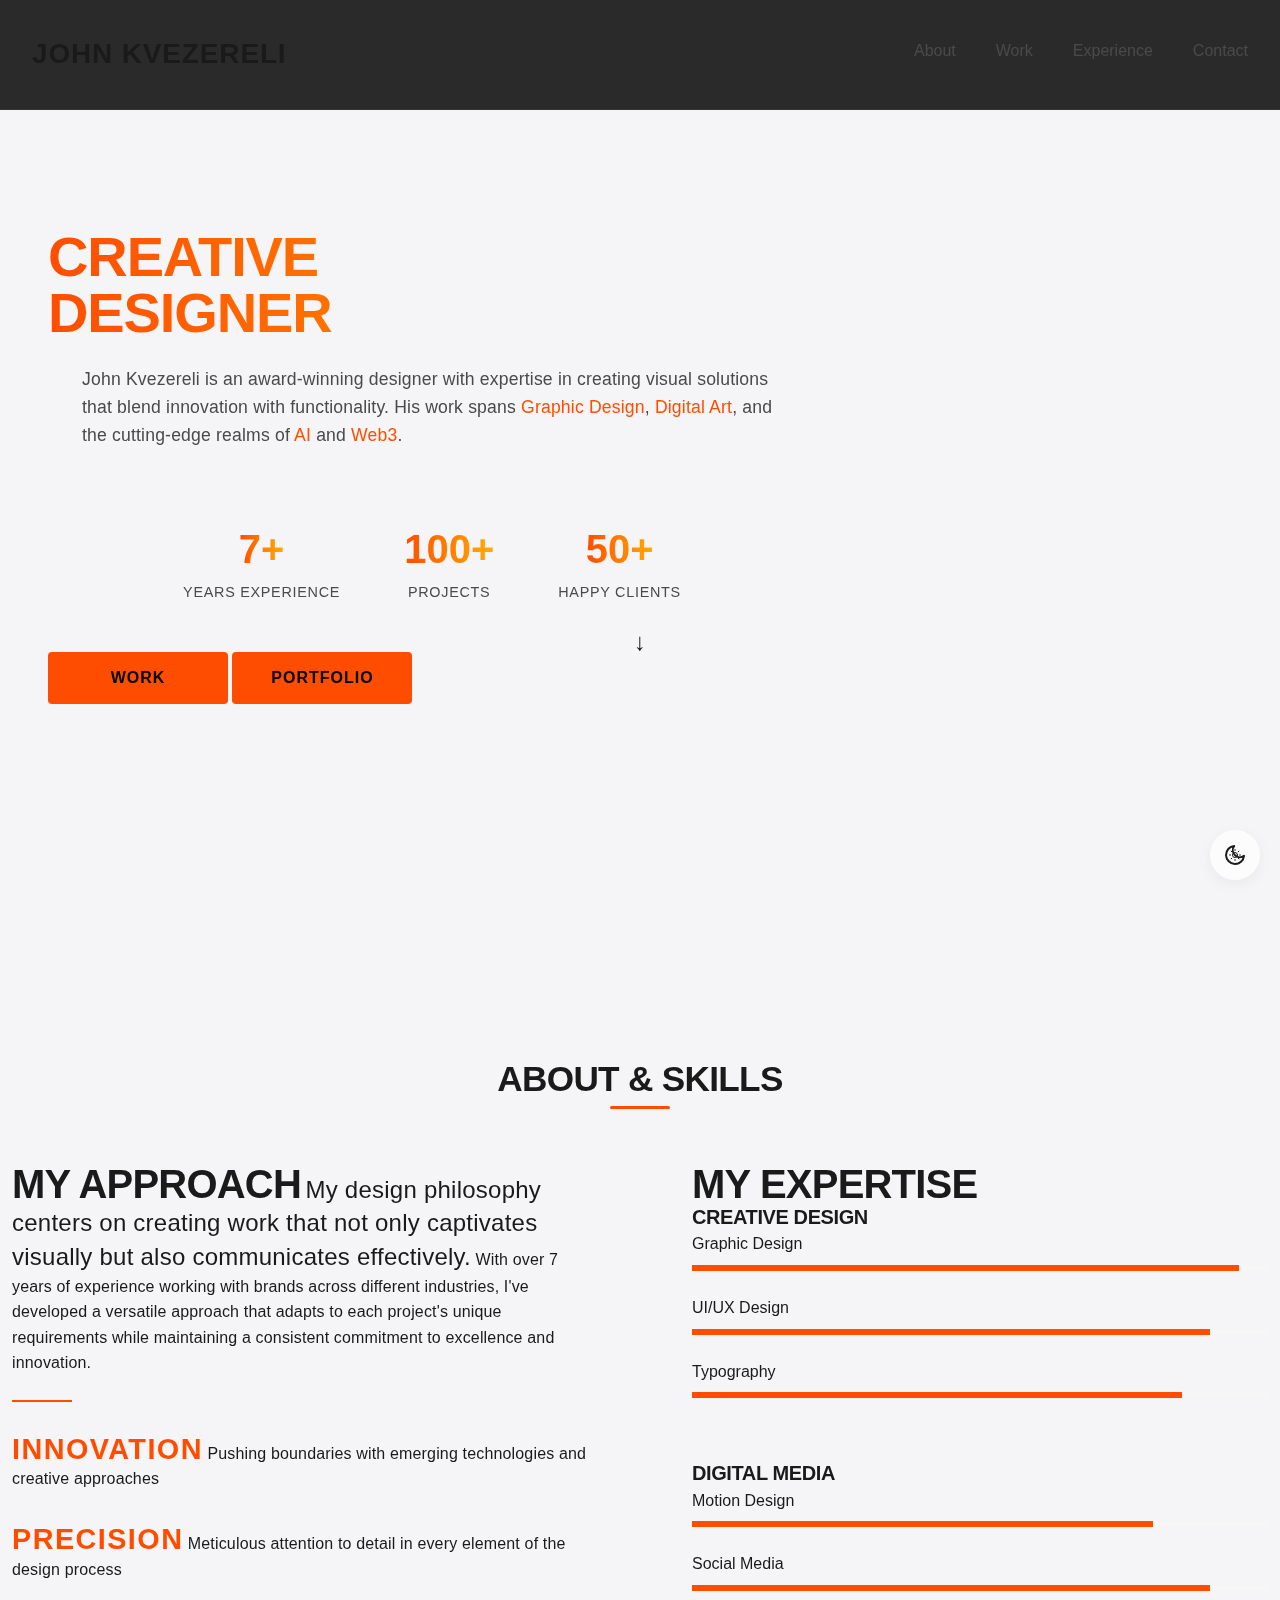
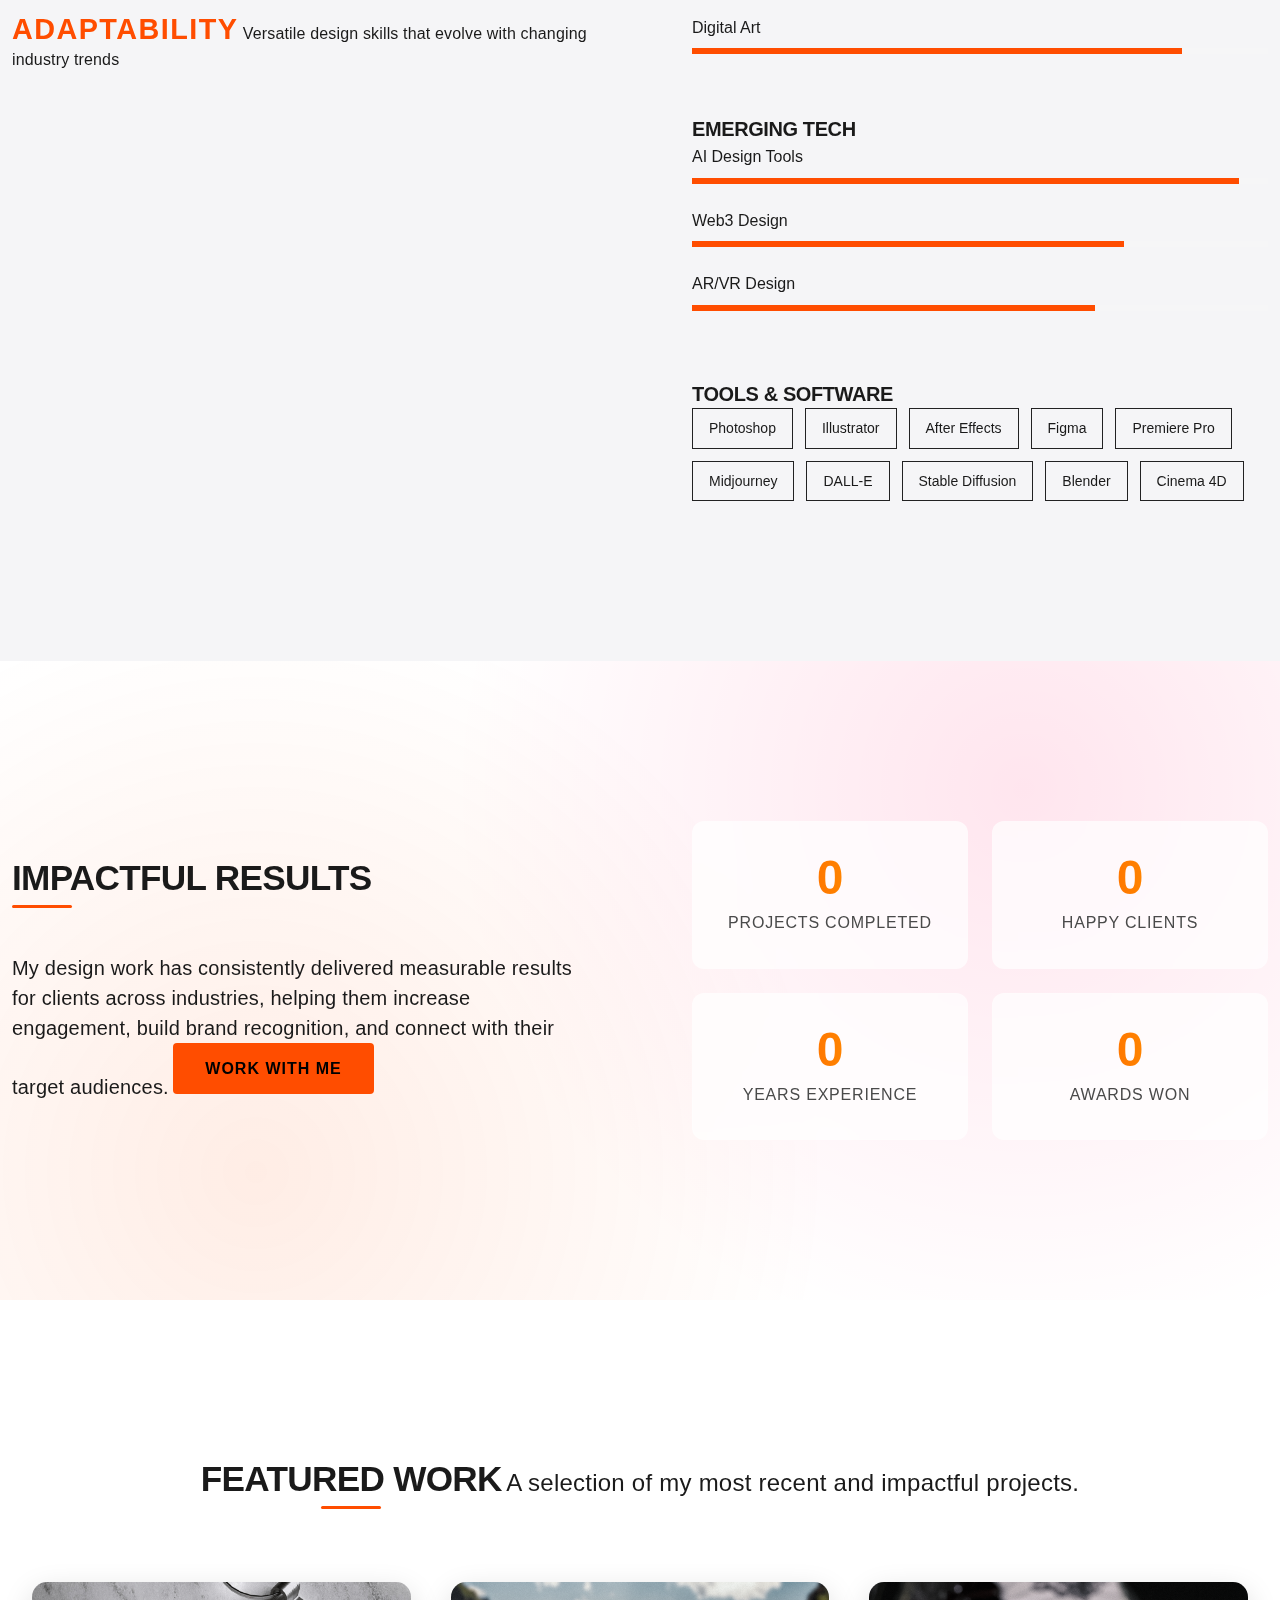
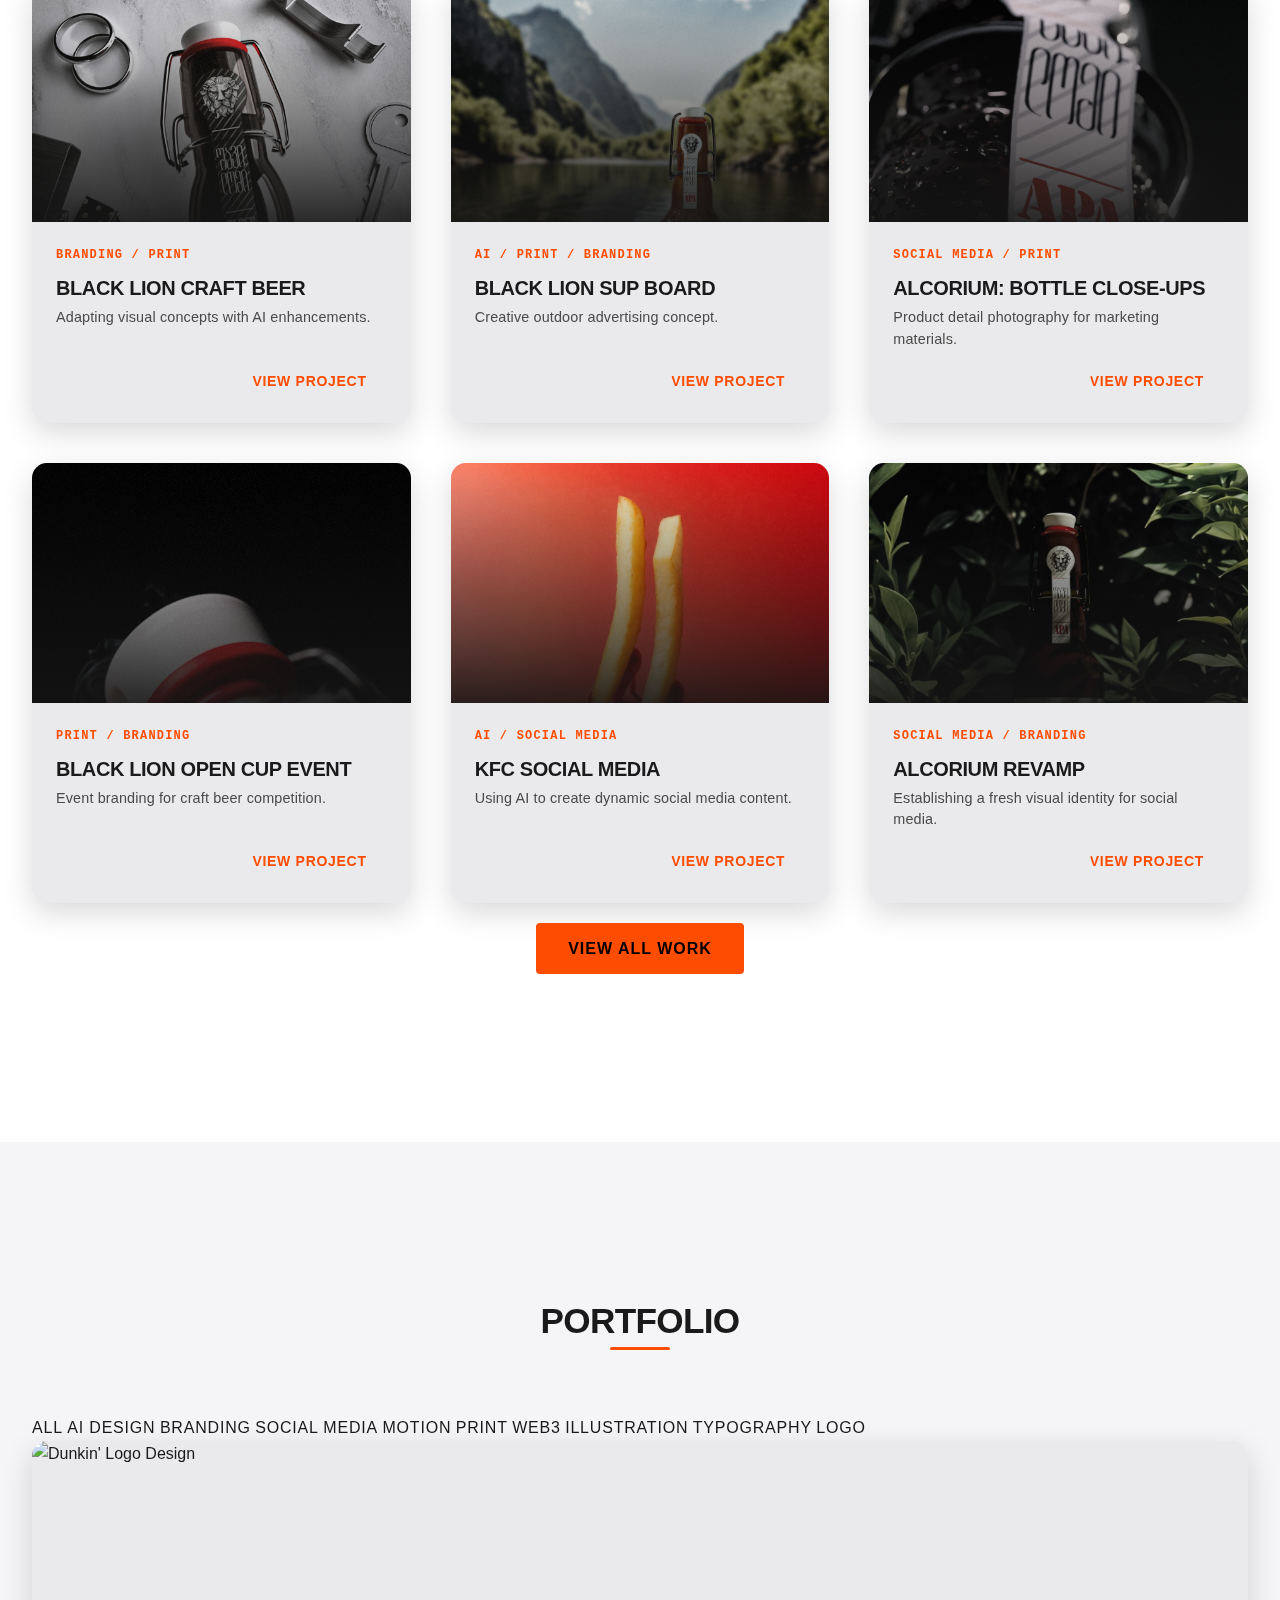
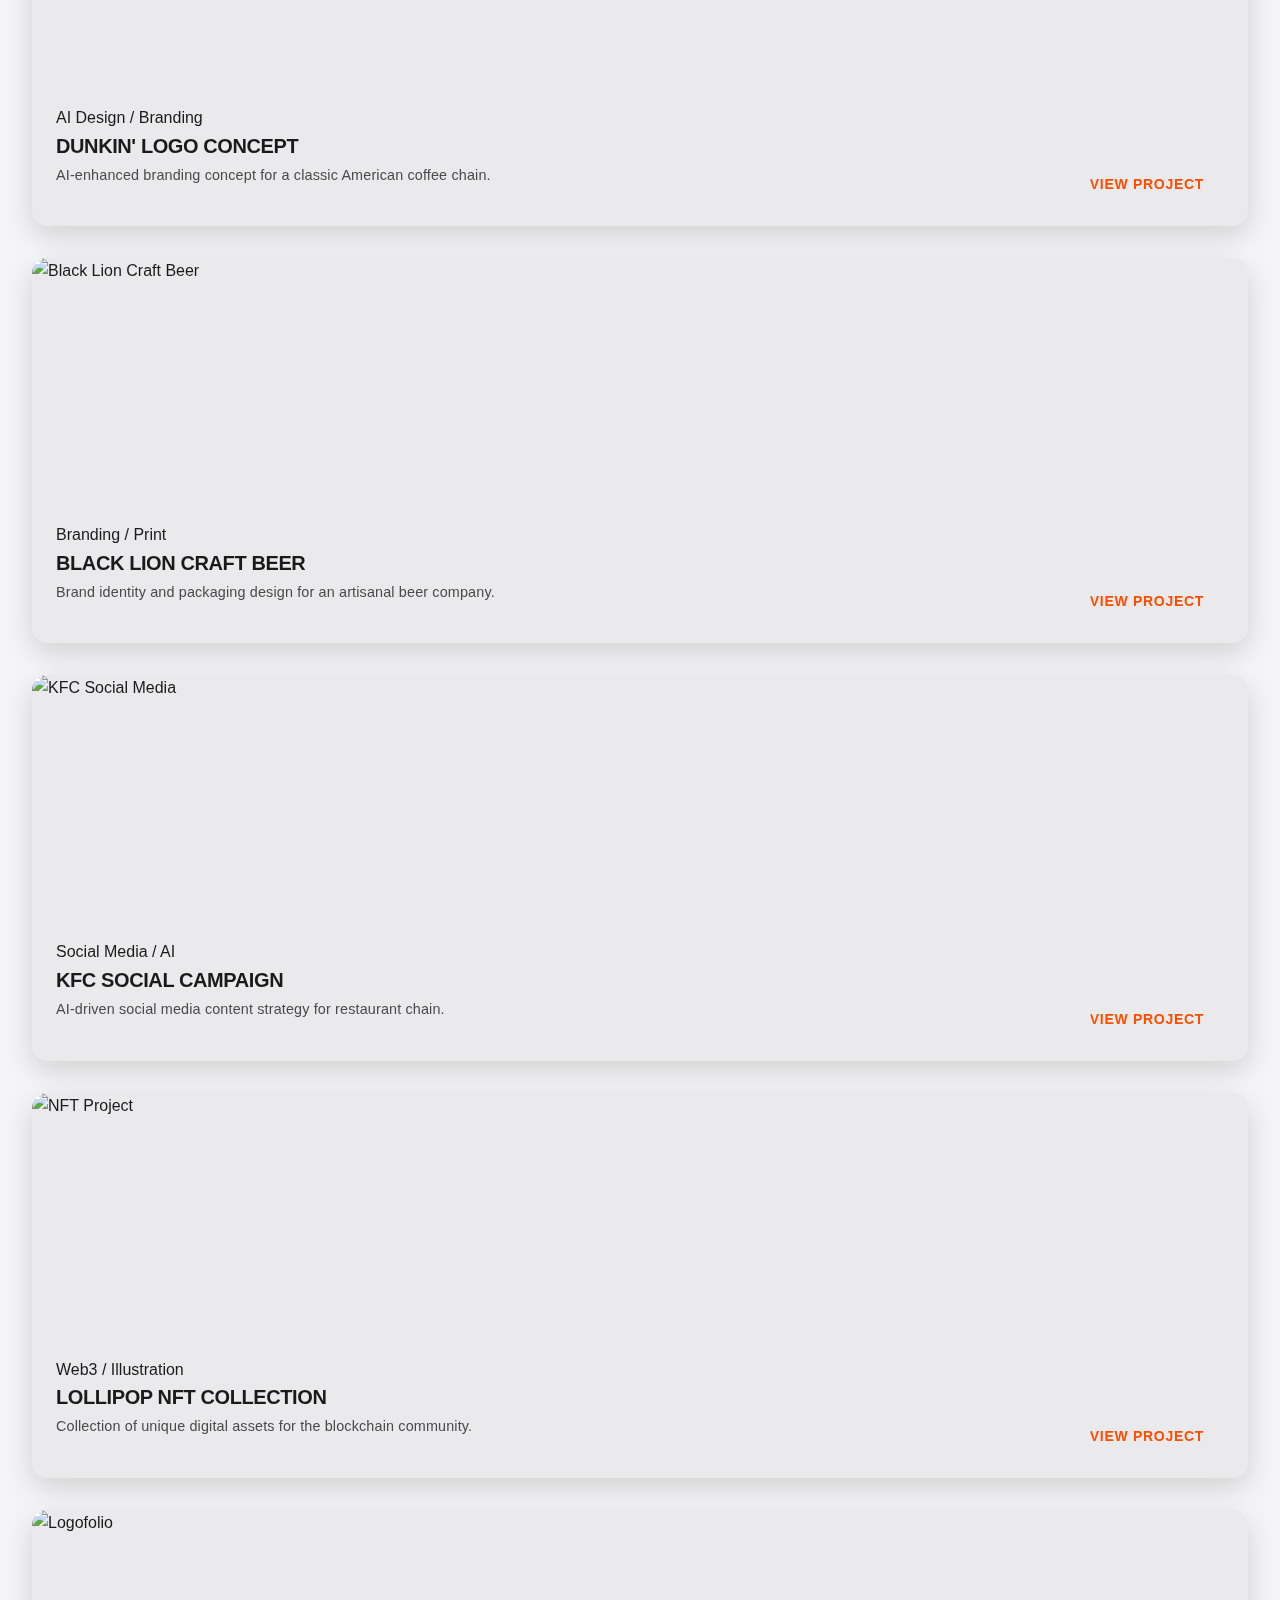
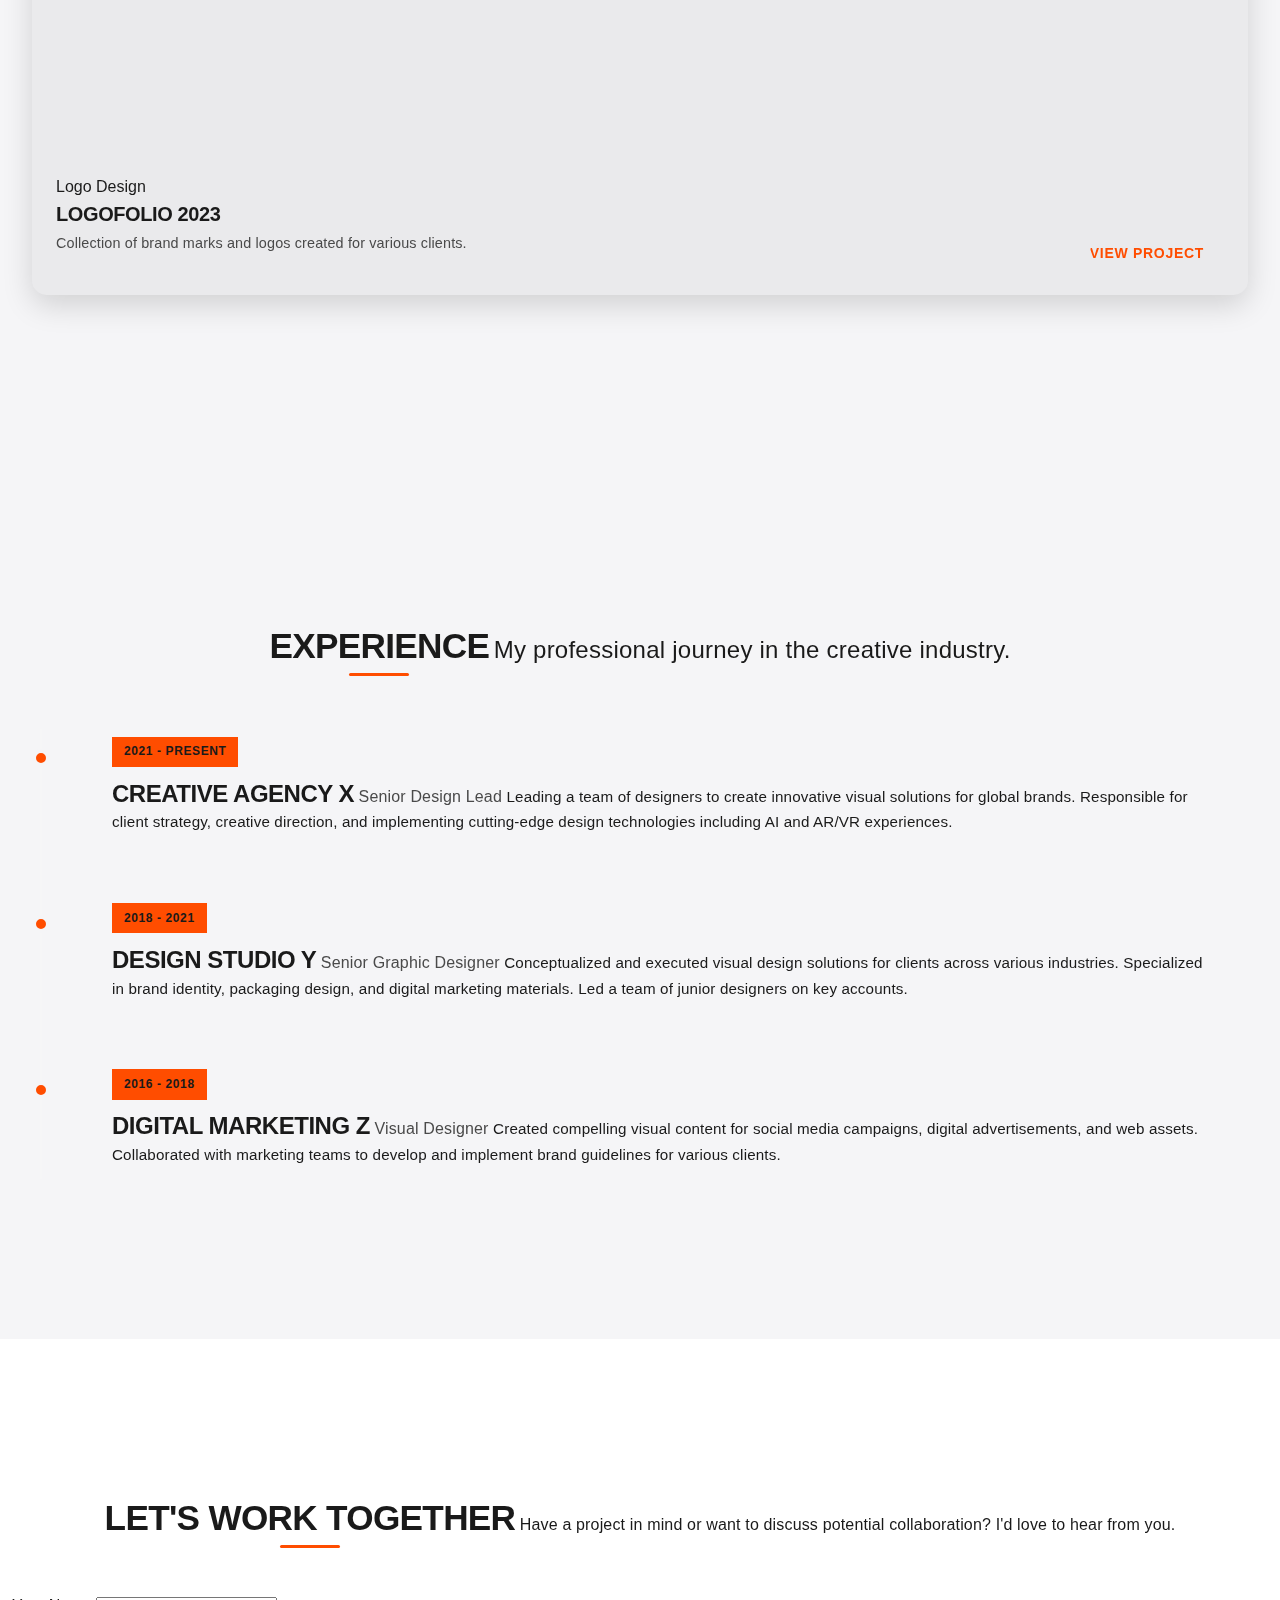
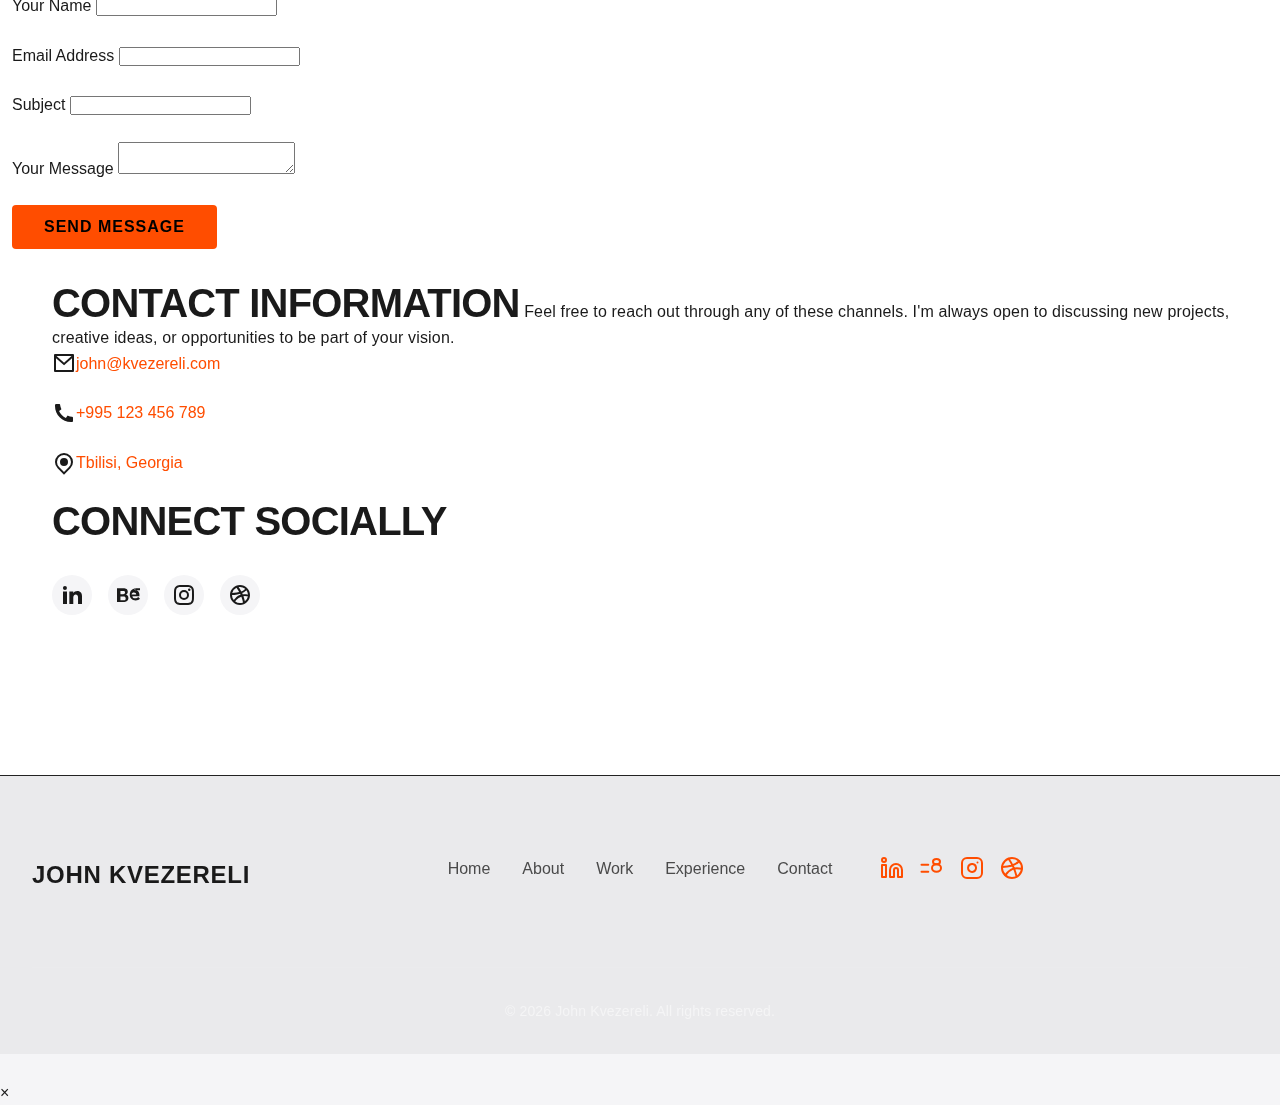
==== commit f8c6ef79: "Initial commit" ====
--- a/index.html
+++ b/index.html
@@ -1,358 +1,978 @@
-<!DOCTYPE html>
-<html lang="en">
-<head>
-    <meta charset="UTF-8">
-    <meta name="viewport" content="width=device-width, initial-scale=1.0">
-    <title>AI გრაფიკულ დიზაინში ტრენინგი - Powered by John</title>
-    <link rel="stylesheet" href="https://cdnjs.cloudflare.com/ajax/libs/font-awesome/6.1.1/css/all.min.css">
-    <link href="https://fonts.googleapis.com/css2?family=Noto+Sans+Georgian:wght@400;700&display=swap" rel="stylesheet">
-    <style>
-        body {
-            font-family: 'Noto Sans Georgian', sans-serif;
-            line-height: 1.6;
-            color: #333;
-            max-width: 800px;
-            margin: 0 auto;
-            padding: 30px;
-            background-color: #e0e0e0;
-        }
-        h1 {
-            font-family: 'Noto Sans Georgian', sans-serif;
-            color: #ffffff;
-            text-align: center;
-            font-size: 2.5em;
-            margin-bottom: 50px;
-            text-transform: uppercase;
-            letter-spacing: 2px;
-            background: linear-gradient(135deg, #4a00e0, #8e2de2);
-            padding: 30px;
-            border-radius: 15px;
-        }
-        h2 {
-            font-family: 'Noto Sans Georgian', sans-serif;
-            color: #4a00e0;
-            font-size: 1.8em;
-            margin-bottom: 20px;
-            font-weight: bolder;
-        }
-        h3 {
-            color: #8e2de2;
-            font-size: 1.4em;
-            margin-top: 25px;
-            margin-bottom: 15px;
-            font-weight: bolder;
-        }
-        .slide {
-            background: linear-gradient(to bottom right, #ffffff, #f0f0f0);
-            border-radius: 15px;
-            padding: 30px;
-            margin-bottom: 40px;
-            box-shadow: 0 4px 6px rgba(0, 0, 0, 0.1);
-            border: 2px solid #4a00e0;
-            display: flex;
-            flex-direction: column;
-            align-items: flex-start;
-        }
-        .time {
-            font-weight: bold;
-            color: #6c757d;
-            font-size: 0.9em;
-            margin-bottom: 10px;
-            font-style: italic;
-        }
-        .icon {
-            font-size: 2em;
-            margin-right: 10px;
-            vertical-align: middle;
-            color: #8e2de2;
-        }
-        .image-placeholder {
-            width: 100%;
-            height: 150px;
-            background-size: cover;
-            background-position: center;
-            display: flex;
-            justify-content: center;
-            align-items: center;
-            margin-bottom: 15px;
-            border-radius: 5px;
-            color: #ffffff;
-            font-size: 1.2em;
-            transition: background-color 0.3s ease;
-            flex-shrink: 0;
-            position: relative;
-            overflow: hidden;
-        }
-        .image-placeholder::before {
-            content: '';
-            position: absolute;
-            top: 0;
-            left: 0;
-            right: 0;
-            bottom: 0;
-            background: rgba(0, 0, 255, 0.5);
-            z-index: 1;
-        }
-        .image-placeholder:hover {
-            background-color: #d5dbdb;
-        }
-        ul {
-            list-style-type: none;
-            padding-left: 0;
-            width: 100%;
-        }
-        li {
-            margin-bottom: 10px;
-            position: relative;
-            padding-left: 25px;
-        }
-        li:before {
-            content: "\f0da";
-            font-family: "Font Awesome 5 Free";
-            font-weight: 900;
-            position: absolute;
-            left: 0;
-            color: #8e2de2;
-        }
-        a {
-            color: #4a00e0;
-            text-decoration: none;
-            transition: color 0.3s ease;
-        }
-        a:hover {
-            color: #8e2de2;
-            text-decoration: underline;
-        }
-        .btn {
-            display: inline-block;
-            padding: 10px 20px;
-            background-color: #4a00e0;
-            color: #ffffff;
-            text-decoration: none;
-            border-radius: 5px;
-            transition: background-color 0.3s ease;
-            margin-top: 10px;
-        }
-        .btn:hover {
-            background-color: #8e2de2;
-            color: #ffffff;
-            text-decoration: none;
-        }
-        .linkedin-link {
-            display: inline-block;
-            margin-top: 20px;
-            padding: 10px 20px;
-            background-color: #0077B5;
-            color: #ffffff;
-            text-decoration: none;
-            border-radius: 5px;
-            transition: background-color 0.3s ease;
-        }
-        .linkedin-link:hover {
-            background-color: #005582;
-        }
-        .image-comparison {
-            display: flex;
-            justify-content: space-between;
-            margin-top: 20px;
-        }
-        .image-comparison > div {
-            width: 48%;
-            height: 200px;
-            background-color: #f0f0f0;
-            display: flex;
-            justify-content: center;
-            align-items: center;
-            border-radius: 5px;
-        }
-        @media (max-width: 600px) {
-            body {
-                padding: 15px;
-            }
-            .slide {
-                padding: 20px;
-            }
-            h1 {
-                font-size: 2em;
-                padding: 20px;
-            }
-            h2 {
-                font-size: 1.5em;
-                margin-bottom: 15px;
-            }
-        }
-    </style>
-</head>
-<body>
-    <h1><i class="fas fa-robot icon"></i> AI გრაფიკულ დიზაინში ტრენინგი - Powered by John</h1>
-    
-    <a href="#" class="linkedin-link" target="www.linkedin.com/in/john-kvezereli"><i class="fab fa-linkedin"></i> Connect with John on LinkedIn</a>
-
-    <div class="slide">
-        <h2><i class="fas fa-info-circle icon"></i>1. შესავალი</h2>
-        <p class="time"><i class="far fa-clock"></i> 5 minutes</p>
-        <div class="image-placeholder" style="background-image: url('https://streetfins.com/wp-content/uploads/2023/03/Artificial_Intelligence__AI__Machine_Learning_-_30212411048.jpg'), url('https://images.pexels.com/photos/17483910/pexels-photo-17483910/free-photo-of-an-artist-s-illustration-of-artificial-intelligence-ai-this-image-represents-the-concept-of-artificial-general-intelligence-agi-it-was-created-by-artist-domhnall-malone-as-part-of-th.png?auto=compress&cs=tinysrgb&w=1260&h=750&dpr=2'), url('https://images.pexels.com/photos/17484899/pexels-photo-17484899/free-photo-of-an-artist-s-illustration-of-artificial-intelligence-ai-this-image-represents-the-boundaries-set-in-place-to-secure-safe-accountable-biotechnology-it-was-created-by-khyati-trehan-as-pa.png?auto=compress&cs=tinysrgb&w=1260&h=750&dpr=2');"></div>
-        <ul>
-            <li>მისალმება და სესიის მოკლე მიმოხილვა: გაეცნობით AI-ის როლს თანამედროვე გრაფიკულ დიზაინში</li>
-            <li>თქვენი გამოცდილება და ექსპერტიზა: მოკლე ინფორმაცია ჩემი პროფესიული გზის შესახებ AI და დიზაინის სფეროში</li>
-            <li>AI-ის მნიშვნელობა გრაფიკულ დიზაინში: როგორ ცვლის AI დიზაინერების მუშაობის პროცესს და შედეგებს</li>
-        </ul>
-    </div>
-
-    <div class="slide">
-        <h2><i class="fas fa-brain icon"></i>2. Generative AI: ზოგადი მიმოხილვა</h2>
-        <p class="time"><i class="far fa-clock"></i> 15 minutes</p>
-        <div class="image-placeholder" style="background-image: url('https://images.pexels.com/photos/18069695/pexels-photo-18069695/free-photo-of-an-artist-s-illustration-of-artificial-intelligence-ai-this-illustration-depicts-language-models-which-generate-text-it-was-created-by-wes-cockx-as-part-of-the-visualising-ai-project-l.png?auto=compress&cs=tinysrgb&w=800');"></div>
-        <ul>
-            <li>განსაზღვრება და ძირითადი კონცეფციები: რა არის Generative AI და როგორ მუშაობს</li>
-            <li>მოკლე ისტორია და უახლესი მიღწევები: Generative AI-ის განვითარების ეტაპები და მნიშვნელოვანი ინოვაციები</li>
-            <li>Generative AI-ის ტიპები (GANs, VAEs, Transformers): თითოეული ტიპის მოკლე აღწერა და გამოყენების სფეროები</li>
-            <li>Stable Diffusion-ის შედარება GAN მოდელებთან:
-                <ul>
-                    <li>GAN-ები: ორი ქსელის (გენერატორი და დისკრიმინატორი) კონკურენტული სწავლება, ხშირად გამოიყენება რეალისტური სურათების შესაქმნელად</li>
-                    <li>Stable Diffusion: იყენებს დიფუზიის პროცესს, რომელიც თანდათანობით აუმჯობესებს ხმაურიან სურათებს, უფრო მრავალმხრივია და შეუძლია მრავალი ამოცანის შესრულება</li>
-                    <li>კონტროლი: Stable Diffusion-ს აქვს უკეთესი კონტროლი გენერირებულ შედეგებზე, განსაკუთრებით ControlNet-ის გამოყენებით</li>
-                    <li>ეფექტურობა: Stable Diffusion ხშირად უფრო სწრაფია და ნაკლებ რესურსებს მოითხოვს, ვიდრე GAN-ები</li>
-                </ul>
-            </li>
-            <li>გამოყენება გრაფიკულ დიზაინში: კონკრეტული მაგალითები, თუ როგორ იყენებენ დიზაინერები Generative AI-ს</li>
-        </ul>
-        <div class="image-comparison">
-            <div>GAN Model Example</div>
-            <div>Diffusion Model Example</div>
-        </div>
-    </div>
-
-    <div class="slide">
-        <h2><i class="fas fa-code-branch icon"></i>3. Open Source AI გრაფიკულ დიზაინში</h2>
-        <p class="time"><i class="far fa-clock"></i> 10 minutes</p>
-        <div class="image-placeholder" style="background-image: url('https://images.pexels.com/photos/8386365/pexels-photo-8386365.jpeg?auto=compress&cs=tinysrgb&w=800');"></div>
-        <ul>
-            <li>Open source-ის მნიშვნელობა AI-ის განვითარებაში: როგორ აჩქარებს ღია კოდი ინოვაციებს</li>
-            <li>პოპულარული open source AI ინსტრუმენტები დიზაინერებისთვის: დეტალური მიმოხილვა და გამოყენების მაგალითები</li>
-            <li>კომუნალური წვლილი და სწრაფი განვითარება: როგორ შეუძლიათ დიზაინერებს მონაწილეობა მიიღონ AI-ის განვითარებაში</li>
-        </ul>
-    </div>
-
-    <div class="slide">
-        <h2><i class="fas fa-magic icon"></i>4. Stable Diffusion: მნიშვნელოვანი ცვლილება</h2>
-        <p class="time"><i class="far fa-clock"></i> 20 minutes</p>
-        <div class="image-placeholder" style="background-image: url('https://images.pexels.com/photos/17484901/pexels-photo-17484901/free-photo-of-an-artist-s-illustration-of-artificial-intelligence-ai-this-image-represents-the-boundaries-set-in-place-to-secure-safe-accountable-biotechnology-it-was-created-by-artist-khyati-treha.png?auto=compress&cs=tinysrgb&w=800');"></div>
-        <ul>
-            <li>Stable Diffusion-ის შესავალი: რა არის Stable Diffusion და როგორ მუშაობს</li>
-            <li>როგორ მუშაობს (დიფუზიის პროცესის ძირითადი ახსნა): დეტალური განმარტება Stable Diffusion-ის ალგორითმის შესახებ</li>
-            <li>შედარება სხვა AI სურათების გენერირების ინსტრუმენტებთან: Stable Diffusion-ის უპირატესობები და ნაკლოვანებები</li>
-            <li>ზეგავლენა გრაფიკული დიზაინის ინდუსტრიაზე: როგორ ცვლის Stable Diffusion დიზაინერების სამუშაო პროცესს</li>
-        </ul>
-    </div>
-
-    <div class="slide">
-        <h2><i class="fas fa-tools icon"></i>5. Stable Diffusion ინსტრუმენტები და ტექნიკები</h2>
-        <p class="time"><i class="far fa-clock"></i> 30 minutes</p>
-        <div class="image-placeholder" style="background-image: url('https://images.pexels.com/photos/17485846/pexels-photo-17485846/free-photo-of-an-artist-s-illustration-of-artificial-intelligence-ai-this-image-represents-the-ways-in-which-ai-can-help-compress-videos-and-increase-efficiency-for-users-it-was-created-by-vincent-s.png?auto=compress&cs=tinysrgb&w=800');"></div>
-        <h3><i class="fas fa-sliders-h"></i> ControlNet</h3>
-        <ul>
-            <li>გენერირებული სურათების კონტროლის გაძლიერება: როგორ მუშაობს ControlNet და რა უპირატესობები აქვს</li>
-            <li>კიდეების გამოვლენის, პოზის შეფასების დემონსტრაცია და სხვ.: პრაქტიკული მაგალითები ControlNet-ის გამოყენებისა</li>
-        </ul>
-        <a href="https://github.com/lllyasviel/ControlNet" target="_blank" class="btn">Click here to explore ControlNet</a>
-
-        <h3><i class="fas fa-paint-brush"></i> Inpainting</h3>
-        <ul>
-            <li>უწყვეტი რედაქტირება და ობიექტების ამოღება: Inpainting-ის ტექნიკის დეტალური აღწერა</li>
-            <li>Inpainting ტექნიკის ცოცხალი დემონსტრაცია: პრაქტიკული მაგალითები და გამოყენების სცენარები</li>
-        </ul>
-        <a href="https://huggingface.co/spaces/fffiloni/stable-diffusion-inpainting" target="_blank" class="btn">Try Inpainting Demo</a>
-
-        <h3><i class="fas fa-expand"></i> Upscaling</h3>
-        <ul>
-            <li>სურათის გარჩევადობის გაუმჯობესება: Upscaling-ის ტექნიკების მიმოხილვა</li>
-            <li>AI upscaling-ის შედარება ტრადიციულ მეთოდებთან: უპირატესობები და გამოწვევები</li>
-        </ul>
-        <a href="https://replicate.com/nightmareai/real-esrgan" target="_blank" class="btn">Explore AI Upscaling</a>
-
-        <h3><i class="fas fa-exchange-alt"></i> Img2Img</h3>
-        <ul>
-            <li>არსებული სურათების ტრანსფორმაცია: Img2Img ტექნიკის დეტალური აღწერა და გამოყენების სცენარები</li>
-        </ul>
-        <a href="https://huggingface.co/spaces/lambdalabs/stable-diffusion-image-variation" target="_blank" class="btn">Try Img2Img Transformation</a>
-
-        <h3><i class="fas fa-font"></i> Text-to-Image</h3>
-        <ul>
-            <li>სურათების შექმნა ტექსტური აღწერებიდან: Text-to-Image ტექნოლოგიის მუშაობის პრინციპი და გამოყენების მაგალითები</li>
-        </ul>
-        <a href="https://huggingface.co/spaces/stabilityai/stable-diffusion" target="_blank" class="btn">Generate Images from Text</a>
-    </div>
-
-    <div class="slide">
-        <h2><i class="fas fa-laptop-code icon"></i>6. გრაფიკულ დიზაინში პრაქტიკული გამოყენება</h2>
-        <p class="time"><i class="far fa-clock"></i> 15 minutes</p>
-        <div class="image-placeholder" style="background-image: url('https://images.pexels.com/photos/18069248/pexels-photo-18069248/free-photo-of-an-artist-s-illustration-of-artificial-intelligence-ai-this-image-depicts-how-ai-tools-can-democratise-education-and-make-learning-more-efficient-it-was-created-by-martina-stiftinger-a.png?auto=compress&cs=tinysrgb&w=1260&h=750&dpr=2');"></div>
-        <ul>
-            <li>კონცეფციის ხელოვნება და იდეაცია: როგორ გამოიყენოთ AI იდეების გენერირებისთვის</li>
-            <li>მარკეტინგული მასალებისთვის აქტივების შექმნა: AI-ის გამოყენება რეკლამებისა და სოციალური მედიის კონტენტისთვის</li>
-            <li>ფოტოების რედაქტირება და გაუმჯობესება: AI-ის გამოყენება ფოტოების დასამუშავებლად</li>
-            <li>ლოგოს დიზაინი და ბრენდის იდენტობა: AI-ის როლი ბრენდინგში</li>
-        </ul>
-    </div>
-
-    <div class="slide">
-        <h2><i class="fas fa-keyboard icon"></i>7. Large Language Models for Generative AI</h2>
-        <p class="time"><i class="far fa-clock"></i> 10 minutes</p>
-        <div class="image-placeholder" style="background-image: url('https://images.pexels.com/photos/18069231/pexels-photo-18069231/free-photo-of-an-artist-s-illustration-of-artificial-intelligence-ai-this-image-depicts-how-ai-tools-can-democratise-education-and-make-learning-more-efficient-it-was-created-by-martina-stiftinger-a.png?auto=compress&cs=tinysrgb&w=800');"></div>
-        <ul>
-            <li>Introduction to large language models (LLMs): რა არის LLM და როგორ მუშაობს</li>
-            <li>How LLMs can be used to create prompts for generative AI: LLM-ების გამოყენება Stable Diffusion-ისთვის პრომპტების შესაქმნელად</li>
-            <li>Examples of prompt engineering and prompt refinement: პრაქტიკული მაგალითები ეფექტური პრომპტების შესაქმნელად</li>
-            <li>Best practices for writing effective prompts: რჩევები უკეთესი შედეგების მისაღებად</li>
-        </ul>
-    </div>
-
-    <div class="slide">
-        <h2><i class="fas fa-chart-line icon"></i>8. მომავალი ტენდენციები და პროგნოზები</h2>
-        <p class="time"><i class="far fa-clock"></i> 10 minutes</p>
-        <div class="image-placeholder" style="background-image: url('https://images.pexels.com/photos/17485741/pexels-photo-17485741/free-photo-of-an-artist-s-illustration-of-artificial-intelligence-ai-this-image-visualises-the-benefits-and-flaws-of-large-language-models-it-was-created-by-tim-west-as-part-of-the-visualising-ai-pr.png?auto=compress&cs=tinysrgb&w=1260&h=750&dpr=2');"></div>
-        <ul>
-            <li>მომავალი მიღწევები AI-ში გრაფიკული დიზაინისთვის: მოსალოდნელი ინოვაციები და მათი გავლენა</li>
-            <li>შესაძლო გავლენა შრომის ბაზარზე და უნარების მოთხოვნები: როგორ შეიცვლება დიზაინერის პროფესია</li>
-            <li>ინტეგრაცია სხვა დიზაინის ინსტრუმენტებთან და სამუშაო პროცესებთან: AI-ის როლი მომავლის დიზაინის ეკოსისტემაში</li>
-        </ul>
-    </div>
-
-    <div class="slide">
-        <h2><i class="fas fa-link icon"></i>9. AI ინსტრუმენტები და რესურსები</h2>
-        <p class="time"><i class="far fa-clock"></i> 15 minutes</p>
-        <div class="image-placeholder" style="background-image: url('https://techcrunch.com/wp-content/uploads/2022/08/53118410-9cce-468a-8bf6-1b8ce4dd1390_1600x925.webp');"></div>
-        <h3>Hugging Face Spaces</h3>
-        <ul>
-            <li><a href="https://huggingface.co/spaces/stabilityai/stable-diffusion" target="_blank">Stable Diffusion</a>: ძირითადი Stable Diffusion მოდელი</li>
-            <li><a href="https://huggingface.co/spaces/lambdalabs/stable-diffusion-image-variation" target="_blank">Stable Diffusion Image Variation</a>: სურათების ვარიაციების შექმნა</li>
-            <li><a href="https://huggingface.co/spaces/fffiloni/stable-diffusion-inpainting" target="_blank">Stable Diffusion Inpainting</a>: სურათების რედაქტირება Inpainting-ით</li>
-            <li><a href="https://huggingface.co/spaces/multimodalart/stable-diffusion-inpainting" target="_blank">Another Stable Diffusion Inpainting</a>: ალტერნატიული Inpainting ინსტრუმენტი</li>
-        </ul>
-        <a href="https://huggingface.co/spaces" target="_blank" class="btn">Explore More Hugging Face Spaces</a>
-
-        <h3>სხვა AI ინსტრუმენტები</h3>
-        <ul>
-            <li><a href="https://leonardo.ai/" target="_blank">LeonardoAI</a> - AI-powered creative suite: მრავალფუნქციური AI ინსტრუმენტი დიზაინერებისთვის</li>
-            <li><a href="https://poe.com/" target="_blank">POE</a> - AI writing assistant: AI-ზე დაფუძნებული წერის ასისტენტი</li>
-            <li><a href="https://openai.com/chatgpt" target="_blank">ChatGPT</a> - Advanced language model: მრავალმხრივი ენობრივი მოდელი</li>
-            <li><a href="https://www.adobe.com/sensei/generative-ai/firefly.html" target="_blank">Adobe Firefly</a> - AI-powered creative tools: Adobe-ს AI ინსტრუმენტები</li>
-            <li><a href="https://www.midjourney.com/" target="_blank">Midjourney</a> - AI image generation: AI-ზე დაფუძნებული სურათების გენერაცია</li>
-            <li><a href="https://runwayml.com/" target="_blank">RunwayML</a> - AI-powered video editing: AI-ზე დაფუძნებული ვიდეო რედაქტირება</li>
-            <li><a href="https://www.canva.com/" target="_blank">Canva</a> - Graphic design platform with AI features: გრაფიკული დიზაინის პლატფორმა AI ფუნქციებით</li>
-        </ul>
-        <a href="https://aiartists.org/ai-generated-art-tools" target="_blank" class="btn">Discover More AI Tools</a>
-    </div>
-
-    <div class="slide">
-        <h2><i class="fas fa-question-circle icon"></i>10. კითხვები და პასუხები</h2>
-        <p class="time"><i class="far fa-clock"></i> 15 minutes</p>
-        <div class="image-placeholder" style="background-image: url('https://miro.medium.com/v2/resize:fit:1400/1*yjvTQ1zwgPU-PkKy4Yf0Pg.png');"></div>
-        <ul>
-            <li>აუდიტორიის კითხვებზე პასუხის გაცემა: ინტერაქტიული სესია მონაწილეების კითხვებზე პასუხის გასაცემად</li>
-            <li>დისკუსიის წახალისება და გამოცდილების გაზიარება: მონაწილეების წახალისება, გაუზიარონ ერთმანეთს საკუთარი გამოცდილება AI-ის გამოყენებაში</li>
-        </ul>
-    </div>
-</body>
-</html>
+<!DOCTYPE html>
+<html lang="en">
+<head>
+    <meta charset="UTF-8">
+    <meta name="viewport" content="width=device-width, initial-scale=1.0">
+    <title>John Kvezereli | Creative Designer & Digital Artist</title>
+    
+    <!-- Performance Improvements -->
+    <link rel="preconnect" href="https://fonts.googleapis.com">
+    <link rel="preconnect" href="https://fonts.gstatic.com" crossorigin>
+    <link rel="preconnect" href="https://cdn.jsdelivr.net" crossorigin>
+    <link rel="preload" href="styles/fallback.css" as="style">
+    
+    <!-- Fallback CSS (loads first to ensure visibility) -->
+    <link rel="stylesheet" href="styles/fallback.css">
+    
+    <!-- Meta Tags for SEO -->
+    <meta name="description" content="John Kvezereli - Award-winning designer creating innovative visual solutions in AI, Graphic Design, Motion Design and Digital Art.">
+    <meta name="keywords" content="John Kvezereli, designer, graphic design, AI design, motion design, digital art, creative portfolio, visual design, branding">
+    <meta name="author" content="John Kvezereli">
+    <meta name="robots" content="index, follow">
+    <meta name="theme-color" content="#ff4d00">
+    
+    <!-- Open Graph / Facebook -->
+    <meta property="og:type" content="website">
+    <meta property="og:url" content="https://johnkvezereli.com/">
+    <meta property="og:title" content="John Kvezereli | Creative Designer & Digital Artist">
+    <meta property="og:description" content="Award-winning designer creating innovative visual solutions in AI, Graphic Design, Motion Design and Digital Art.">
+    <meta property="og:image" content="https://johnkvezereli.com/images/og-image.jpg">
+    
+    <!-- Twitter -->
+    <meta property="twitter:card" content="summary_large_image">
+    <meta property="twitter:url" content="https://johnkvezereli.com/">
+    <meta property="twitter:title" content="John Kvezereli | Creative Designer & Digital Artist">
+    <meta property="twitter:description" content="Award-winning designer creating innovative visual solutions in AI, Graphic Design, Motion Design and Digital Art.">
+    <meta property="twitter:image" content="https://johnkvezereli.com/images/twitter-image.jpg">
+    
+    <!-- Favicon -->
+    <link rel="apple-touch-icon" sizes="180x180" href="/apple-touch-icon.png">
+    <link rel="icon" type="image/png" sizes="32x32" href="/favicon-32x32.png">
+    <link rel="icon" type="image/png" sizes="16x16" href="/favicon-16x16.png">
+    <link rel="manifest" href="/site.webmanifest">
+    
+    <!-- CSS Files (Reordered for better cascade) -->
+    <link rel="stylesheet" href="styles/variables.css">
+    <link rel="stylesheet" href="styles/typography.css">
+    <link rel="stylesheet" href="styles/animations.css">
+    <link rel="stylesheet" href="styles/main.css">
+    <link rel="stylesheet" href="styles/components.css">
+    <link rel="stylesheet" href="styles/visual-design.css">
+    
+    <!-- External Libraries (with defer attributes) -->
+    <link rel="stylesheet" href="https://cdn.jsdelivr.net/npm/swiper@9/swiper-bundle.min.css">
+    
+    <!-- Critical CSS for First Paint -->
+    <style>
+        /* Inline critical CSS for immediate rendering */
+        :root {
+            --bg-dark-primary: #141414;
+            --text-light: #ffffff;
+            --accent-primary: #ff4d00;
+        }
+        body {
+            background-color: var(--bg-dark-primary);
+            color: var(--text-light);
+            margin: 0;
+            padding: 0;
+            font-family: sans-serif;
+            min-height: 100vh;
+            visibility: visible !important;
+            opacity: 1 !important;
+        }
+        .preloader {
+            position: fixed;
+            top: 0;
+            left: 0;
+            width: 100%;
+            height: 100%;
+            background: var(--bg-dark-primary);
+            display: flex;
+            justify-content: center;
+            align-items: center;
+            z-index: 9999;
+        }
+        .loader {
+            width: 50px;
+            height: 50px;
+            border: 3px solid rgba(255, 77, 0, 0.3);
+            border-radius: 50%;
+            border-top-color: #ff4d00;
+            animation: spin 1s linear infinite;
+        }
+        @keyframes spin {
+            0% { transform: rotate(0deg); }
+            100% { transform: rotate(360deg); }
+        }
+    </style>
+    
+    <!-- Schema.org JSON-LD -->
+    <script type="application/ld+json">
+    {
+      "@context": "https://schema.org",
+      "@type": "Person",
+      "name": "John Kvezereli",
+      "url": "https://johnkvezereli.com",
+      "image": "https://johnkvezereli.com/images/john-kvezereli-portrait.jpg",
+      "jobTitle": "Creative Designer & Digital Artist",
+      "worksFor": {
+        "@type": "Organization",
+        "name": "Creative Agency X"
+      },
+      "alumniOf": {
+        "@type": "EducationalOrganization",
+        "name": "University of Arts"
+      },
+      "sameAs": [
+        "https://www.linkedin.com/in/john-kvezereli",
+        "https://www.behance.net/johnkvezereli",
+        "https://www.instagram.com/johnkvezereli"
+      ],
+      "knowsAbout": [
+        "Graphic Design",
+        "AI Design",
+        "Motion Design",
+        "Social Media Content",
+        "Typography",
+        "Web3 Design"
+      ]
+    }
+    </script>
+    
+    <!-- Preload detection -->
+    <script>
+        // Force content visibility
+        document.documentElement.style.visibility = 'visible';
+        document.documentElement.style.opacity = '1';
+        
+        // Set timeout to hide preloader in case other events fail
+        window.PRELOADER_TIMEOUT = setTimeout(function() {
+            var preloader = document.querySelector('.preloader');
+            if (preloader) {
+                preloader.style.opacity = '0';
+                preloader.style.display = 'none';
+            }
+            document.body.classList.add('loaded');
+        }, 1000);
+    </script>
+</head>
+<body class="loading">
+    <!-- Preloader with data attribute for JS targeting -->
+    <div class="preloader" data-preloader>
+        <div class="loader"></div>
+    </div>
+    
+    <!-- Background Elements -->
+    <!-- <div class="bg-noise"></div> -->
+    <!-- <div class="grid-lines"></div> -->
+    <div class="scroll-progress-bar"></div>
+    
+    <!-- Navigation -->
+    <nav class="main-nav" id="main-nav"> 
+        <div class="container"> 
+            <div class="nav-logo"> 
+                <a href="#hero" class="hover-effect">John Kvezereli</a> 
+            </div> 
+            <div class="nav-toggle" id="nav-toggle"> 
+                <span></span><span></span><span></span> 
+            </div> 
+            <div class="nav-links" id="nav-links"> 
+                <ul> 
+                    <li><a href="#about-skills" class="hover-effect">About</a></li>
+                    <li><a href="#featured-work" class="hover-effect">Work</a></li> 
+                    <li><a href="#experience" class="hover-effect">Experience</a></li> 
+                    <li><a href="#contact" class="hover-effect">Contact</a></li> 
+                </ul> 
+            </div> 
+        </div> 
+    </nav>
+
+    <!-- Hero Section -->
+    <section id="hero"> 
+        <div class="container"> 
+            <div class="hero-content fade-in"> 
+                <h1 class="text-gradient">CREATIVE<br>DESIGNER</h1>
+                <p class="lead delay-1"> 
+                    John Kvezereli is an award-winning designer with expertise in creating visual solutions that blend innovation with functionality. His work spans <span class="text-accent">Graphic Design</span>, <span class="text-accent">Digital Art</span>, and the cutting-edge realms of <span class="text-accent">AI</span> and <span class="text-accent">Web3</span>.
+                </p> 
+                <div class="hero-stats delay-2">
+                    <div class="stat">
+                        <span class="stat-number">7+</span>
+                        <span class="stat-label">Years Experience</span>
+                    </div>
+                    <div class="stat">
+                        <span class="stat-number">100+</span>
+                        <span class="stat-label">Projects</span>
+                    </div>
+                    <div class="stat">
+                        <span class="stat-number">50+</span>
+                        <span class="stat-label">Happy Clients</span>
+                    </div>
+                </div>
+                <div class="cta-container fade-in delay-3">
+                    <a href="#featured-work" class="cta-button">Work</a> 
+                    <a href="portfolio.html" class="cta-button cta-secondary">Portfolio</a>
+                </div>
+            </div> 
+            <a href="#about-skills" class="scroll-down" aria-label="Scroll down">↓</a> 
+        </div> 
+    </section>
+
+    <!-- About & Skills Section -->
+    <section id="about-skills">
+        <div class="container">
+            <div class="section-header">
+                <div class="bg-text">ABOUT</div>
+                <h2>About & Skills</h2>
+            </div>
+            
+            <div class="about-grid">
+                <div class="about-content fade-in-left">
+                    <h3>My Approach</h3>
+                    <p class="large-text">My design philosophy centers on creating work that not only captivates visually but also communicates effectively.</p>
+                    
+                    <p>With over 7 years of experience working with brands across different industries, I've developed a versatile approach that adapts to each project's unique requirements while maintaining a consistent commitment to excellence and innovation.</p>
+                    
+                    <div class="divider divider--accent"></div>
+                    
+                    <div class="about-values">
+                        <div class="value-item">
+                            <div class="value-content">
+                                <h4 class="text-uppercase">Innovation</h4>
+                                <p>Pushing boundaries with emerging technologies and creative approaches</p>
+                            </div>
+                        </div>
+                        
+                        <div class="value-item">
+                            <div class="value-content">
+                                <h4 class="text-uppercase">Precision</h4>
+                                <p>Meticulous attention to detail in every element of the design process</p>
+                            </div>
+                        </div>
+                        
+                        <div class="value-item">
+                            <div class="value-content">
+                                <h4 class="text-uppercase">Adaptability</h4>
+                                <p>Versatile design skills that evolve with changing industry trends</p>
+                            </div>
+                        </div>
+                    </div>
+                </div>
+                
+                <div class="skills-content fade-in-right">
+                    <h3>My Expertise</h3>
+                    
+                    <div class="skills-grid">
+                        <div class="skill-category">
+                            <h4>Creative Design</h4>
+                            <div class="skill-item">
+                                <div class="skill-name">Graphic Design</div>
+                                <div class="progress">
+                                    <div class="progress__bar" style="width: 95%;"></div>
+                                </div>
+                            </div>
+                            <div class="skill-item">
+                                <div class="skill-name">UI/UX Design</div>
+                                <div class="progress">
+                                    <div class="progress__bar" style="width: 90%;"></div>
+                                </div>
+                            </div>
+                            <div class="skill-item">
+                                <div class="skill-name">Typography</div>
+                                <div class="progress">
+                                    <div class="progress__bar" style="width: 85%;"></div>
+                                </div>
+                            </div>
+                        </div>
+                        
+                        <div class="skill-category">
+                            <h4>Digital Media</h4>
+                            <div class="skill-item">
+                                <div class="skill-name">Motion Design</div>
+                                <div class="progress">
+                                    <div class="progress__bar" style="width: 80%;"></div>
+                                </div>
+                            </div>
+                            <div class="skill-item">
+                                <div class="skill-name">Social Media</div>
+                                <div class="progress">
+                                    <div class="progress__bar" style="width: 90%;"></div>
+                                </div>
+                            </div>
+                            <div class="skill-item">
+                                <div class="skill-name">Digital Art</div>
+                                <div class="progress">
+                                    <div class="progress__bar" style="width: 85%;"></div>
+                                </div>
+                            </div>
+                        </div>
+                        
+                        <div class="skill-category">
+                            <h4>Emerging Tech</h4>
+                            <div class="skill-item">
+                                <div class="skill-name">AI Design Tools</div>
+                                <div class="progress">
+                                    <div class="progress__bar" style="width: 95%;"></div>
+                                </div>
+                            </div>
+                            <div class="skill-item">
+                                <div class="skill-name">Web3 Design</div>
+                                <div class="progress">
+                                    <div class="progress__bar" style="width: 75%;"></div>
+                                </div>
+                            </div>
+                            <div class="skill-item">
+                                <div class="skill-name">AR/VR Design</div>
+                                <div class="progress">
+                                    <div class="progress__bar" style="width: 70%;"></div>
+                                </div>
+                            </div>
+                        </div>
+                    </div>
+                    
+                    <div class="tools">
+                        <h4>Tools & Software</h4>
+                        <div class="tools-list">
+                            <span class="tool-tag">Photoshop</span>
+                            <span class="tool-tag">Illustrator</span>
+                            <span class="tool-tag">After Effects</span>
+                            <span class="tool-tag">Figma</span>
+                            <span class="tool-tag">Premiere Pro</span>
+                            <span class="tool-tag">Midjourney</span>
+                            <span class="tool-tag">DALL-E</span>
+                            <span class="tool-tag">Stable Diffusion</span>
+                            <span class="tool-tag">Blender</span>
+                            <span class="tool-tag">Cinema 4D</span>
+                        </div>
+                    </div>
+                </div>
+            </div>
+        </div>
+    </section>
+
+    <!-- Stats Section -->
+    <section id="stats" class="stats-section">
+        <div class="container">
+            <div class="stats-wrapper">
+                <div class="stats-content fade-in-left">
+                    <div class="section-header text-left">
+                        <h2>Impactful Results</h2>
+                    </div>
+                    <p class="lead">My design work has consistently delivered measurable results for clients across industries, helping them increase engagement, build brand recognition, and connect with their target audiences.</p>
+                    <a href="#contact" class="cta-button">Work With Me</a>
+                </div>
+                
+                <div class="stats-grid fade-in-right">
+                    <div class="stat-card">
+                        <div class="stat-number" data-count="100">0</div>
+                        <div class="stat-label">Projects Completed</div>
+                    </div>
+                    
+                    <div class="stat-card">
+                        <div class="stat-number" data-count="50">0</div>
+                        <div class="stat-label">Happy Clients</div>
+                    </div>
+                    
+                    <div class="stat-card">
+                        <div class="stat-number" data-count="7">0</div>
+                        <div class="stat-label">Years Experience</div>
+                    </div>
+                    
+                    <div class="stat-card">
+                        <div class="stat-number" data-count="15">0</div>
+                        <div class="stat-label">Awards Won</div>
+                    </div>
+                </div>
+            </div>
+        </div>
+    </section>
+
+    <!-- Featured Work Section -->
+    <section id="featured-work">
+        <div class="container">
+            <div class="section-header">
+                <div class="bg-text">WORK</div>
+                <h2>Featured Work</h2>
+                <p class="large-text">A selection of my most recent and impactful projects.</p>
+            </div>
+            
+            <div class="work-grid">
+                <article class="project-card fade-in" data-category="branding print social" data-modal-img-src="images/project-modal-placeholder-bl-beer.jpg">
+                    <div class="project-image">
+                        <img src="images/black-lion-lighter-visual-(NEW)-Camera.jpg" alt="Black Lion Craft Beer" loading="lazy">
+                        <div class="project-overlay"></div>
+                    </div>
+                    <div class="project-info">
+                        <span class="category-tag">Branding / Print</span>
+                        <h4>Black Lion Craft Beer</h4>
+                        <p class="short-desc">Adapting visual concepts with AI enhancements.</p>
+                        <button class="view-project">View Project</button>
+                    </div>
+                </article>
+
+                <article class="project-card fade-in delay-1" data-category="ai print branding packaging" data-modal-img-src="images/project-modal-placeholder-bl-sup.jpg">
+                    <div class="project-image">
+                        <img src="images/black-lion-sup-board-final.png" alt="Black Lion SUP Board" loading="lazy">
+                        <div class="project-overlay"></div>
+                    </div>
+                    <div class="project-info">
+                        <span class="category-tag">AI / Print / Branding</span>
+                        <h4>Black Lion SUP Board</h4>
+                        <p class="short-desc">Creative outdoor advertising concept.</p>
+                        <button class="view-project">View Project</button>
+                    </div>
+                </article>
+
+                <article class="project-card fade-in delay-2" data-category="social print" data-modal-img-src="images/project-modal-placeholder-alcorium-bottle.jpg">
+                    <div class="project-image">
+                        <img src="images/ახალი-ბოთლით-close-ups-05.06.png" alt="Alcorium Bottle Close-up" loading="lazy">
+                        <div class="project-overlay"></div>
+                    </div>
+                    <div class="project-info">
+                        <span class="category-tag">Social Media / Print</span>
+                        <h4>Alcorium: Bottle Close-ups</h4>
+                        <p class="short-desc">Product detail photography for marketing materials.</p>
+                        <button class="view-project">View Project</button>
+                    </div>
+                </article>
+
+                <article class="project-card fade-in delay-3" data-category="print branding illustration" data-modal-img-src="images/project-modal-placeholder-bl-cup.jpg">
+                    <div class="project-image">
+                        <img src="images/open-cup-black-lion-12.03.png" alt="Black Lion Open Cup" loading="lazy">
+                        <div class="project-overlay"></div>
+                    </div>
+                    <div class="project-info">
+                        <span class="category-tag">Print / Branding</span>
+                        <h4>Black Lion Open Cup Event</h4>
+                        <p class="short-desc">Event branding for craft beer competition.</p>
+                        <button class="view-project">View Project</button>
+                    </div>
+                </article>
+
+                <article class="project-card fade-in" data-category="ai social" data-modal-img-src="images/project-modal-placeholder-kfc-social-1.jpg">
+                    <div class="project-image">
+                        <img src="images/KFC-06.03-2.png" alt="KFC Social Media AI Posts" loading="lazy">
+                        <div class="project-overlay"></div>
+                    </div>
+                    <div class="project-info">
+                        <span class="category-tag">AI / Social Media</span>
+                        <h4>KFC Social Media</h4>
+                        <p class="short-desc">Using AI to create dynamic social media content.</p>
+                        <button class="view-project">View Project</button>
+                    </div>
+                </article>
+
+                <article class="project-card fade-in delay-1" data-category="social branding" data-modal-img-src="images/project-modal-placeholder-alcorium-plants.jpg">
+                    <div class="project-image">
+                        <img src="images/ახალი-ბოთლით-plants-Camera.png" alt="Alcorium Bottle Plants" loading="lazy">
+                        <div class="project-overlay"></div>
+                    </div>
+                    <div class="project-info">
+                        <span class="category-tag">Social Media / Branding</span>
+                        <h4>Alcorium Revamp</h4>
+                        <p class="short-desc">Establishing a fresh visual identity for social media.</p>
+                        <button class="view-project">View Project</button>
+                    </div>
+                </article>
+            </div>
+            
+            <div class="text-center mt-5">
+                <a href="portfolio.html" class="cta-button">View All Work</a>
+            </div>
+        </div>
+    </section>
+
+    <!-- Portfolio Section -->
+    <section id="portfolio" class="portfolio-section">
+        <div class="container">
+            <div class="section-header">
+                <div class="bg-text">WORKS</div>
+                <h2>Portfolio</h2>
+            </div>
+            <div class="portfolio-filters fade-in">
+                <button class="filter-btn" data-filter="all">All</button>
+                <button class="filter-btn" data-filter="ai">AI Design</button>
+                <button class="filter-btn" data-filter="branding">Branding</button>
+                <button class="filter-btn" data-filter="social">Social Media</button>
+                <button class="filter-btn" data-filter="motion">Motion</button>
+                <button class="filter-btn" data-filter="print">Print</button>
+                <button class="filter-btn" data-filter="web3">Web3</button>
+                <button class="filter-btn" data-filter="illustration">Illustration</button>
+                <button class="filter-btn" data-filter="typography">Typography</button>
+                <button class="filter-btn" data-filter="logo">Logo</button>
+            </div>
+
+            <div class="portfolio-grid fade-in" id="portfolio-grid">
+                <!-- Grid Sizer Elements for Isotope -->
+                <div class="grid-sizer"></div>
+                <div class="gutter-sizer"></div>
+                
+                <!-- Project Card 1 -->
+                <div class="project-card" data-category="ai branding" data-modal-img-src="images/project-modal-placeholder-1.jpg">
+                    <div class="project-card-inner">
+                        <div class="project-image">
+                            <img src="images/project-placeholder-1.jpg" alt="Dunkin' Logo Design">
+                        </div>
+                        <div class="project-info">
+                            <span class="project-category">AI Design / Branding</span>
+                            <h4>Dunkin' Logo Concept</h4>
+                            <p class="short-desc">AI-enhanced branding concept for a classic American coffee chain.</p>
+                            <button class="view-project">View Project</button>
+                        </div>
+                    </div>
+                </div>
+                
+                <!-- Project Card 2 -->
+                <div class="project-card" data-category="branding print" data-modal-img-src="images/project-modal-placeholder-2.jpg">
+                    <div class="project-card-inner">
+                        <div class="project-image">
+                            <img src="images/project-placeholder-2.jpg" alt="Black Lion Craft Beer">
+                        </div>
+                        <div class="project-info">
+                            <span class="project-category">Branding / Print</span>
+                            <h4>Black Lion Craft Beer</h4>
+                            <p class="short-desc">Brand identity and packaging design for an artisanal beer company.</p>
+                            <button class="view-project">View Project</button>
+                        </div>
+                    </div>
+                </div>
+                
+                <!-- Project Card 3 -->
+                <div class="project-card" data-category="social ai" data-modal-img-src="images/project-modal-placeholder-3.jpg">
+                    <div class="project-card-inner">
+                        <div class="project-image">
+                            <img src="images/project-placeholder-3.jpg" alt="KFC Social Media">
+                        </div>
+                        <div class="project-info">
+                            <span class="project-category">Social Media / AI</span>
+                            <h4>KFC Social Campaign</h4>
+                            <p class="short-desc">AI-driven social media content strategy for restaurant chain.</p>
+                            <button class="view-project">View Project</button>
+                        </div>
+                    </div>
+                </div>
+                
+                <!-- Project Card 4 -->
+                <div class="project-card" data-category="web3 illustration" data-modal-img-src="images/project-modal-placeholder-4.jpg">
+                    <div class="project-card-inner">
+                        <div class="project-image">
+                            <img src="images/project-placeholder-4.jpg" alt="NFT Project">
+                        </div>
+                        <div class="project-info">
+                            <span class="project-category">Web3 / Illustration</span>
+                            <h4>Lollipop NFT Collection</h4>
+                            <p class="short-desc">Collection of unique digital assets for the blockchain community.</p>
+                            <button class="view-project">View Project</button>
+                        </div>
+                    </div>
+                </div>
+                
+                <!-- Project Card 5 -->
+                <div class="project-card" data-category="logo branding" data-modal-img-src="images/project-modal-placeholder-5.jpg">
+                    <div class="project-card-inner">
+                        <div class="project-image">
+                            <img src="images/project-placeholder-5.jpg" alt="Logofolio">
+                        </div>
+                        <div class="project-info">
+                            <span class="project-category">Logo Design</span>
+                            <h4>Logofolio 2023</h4>
+                            <p class="short-desc">Collection of brand marks and logos created for various clients.</p>
+                            <button class="view-project">View Project</button>
+                        </div>
+                    </div>
+                </div>
+            </div>
+        </div>
+    </section>
+
+    <!-- Experience Section -->
+    <section id="experience">
+        <div class="container">
+            <div class="section-header">
+                <div class="bg-text">CAREER</div>
+                <h2>Experience</h2>
+                <p class="large-text">My professional journey in the creative industry.</p>
+            </div>
+            
+            <div class="timeline">
+                <div class="timeline-item fade-in">
+                    <div class="timeline-dot"></div>
+                    <div class="timeline-content">
+                        <span class="timeline-period">2021 - Present</span>
+                        <h3 class="timeline-company">Creative Agency X</h3>
+                        <p class="timeline-role">Senior Design Lead</p>
+                        <p class="timeline-description">
+                            Leading a team of designers to create innovative visual solutions for global brands. Responsible for client strategy, creative direction, and implementing cutting-edge design technologies including AI and AR/VR experiences.
+                        </p>
+                    </div>
+                </div>
+                
+                <div class="timeline-item fade-in delay-1">
+                    <div class="timeline-dot"></div>
+                    <div class="timeline-content">
+                        <span class="timeline-period">2018 - 2021</span>
+                        <h3 class="timeline-company">Design Studio Y</h3>
+                        <p class="timeline-role">Senior Graphic Designer</p>
+                        <p class="timeline-description">
+                            Conceptualized and executed visual design solutions for clients across various industries. Specialized in brand identity, packaging design, and digital marketing materials. Led a team of junior designers on key accounts.
+                        </p>
+                    </div>
+                </div>
+                
+                <div class="timeline-item fade-in delay-2">
+                    <div class="timeline-dot"></div>
+                    <div class="timeline-content">
+                        <span class="timeline-period">2016 - 2018</span>
+                        <h3 class="timeline-company">Digital Marketing Z</h3>
+                        <p class="timeline-role">Visual Designer</p>
+                        <p class="timeline-description">
+                            Created compelling visual content for social media campaigns, digital advertisements, and web assets. Collaborated with marketing teams to develop and implement brand guidelines for various clients.
+                        </p>
+                    </div>
+                </div>
+            </div>
+        </div>
+    </section>
+
+    <!-- Contact Section -->
+    <section id="contact" class="contact-section">
+        <div class="container">
+            <div class="section-header">
+                <div class="bg-text">CONNECT</div>
+                <h2>Let's Work Together</h2>
+                <p class="section-subtitle">Have a project in mind or want to discuss potential collaboration? I'd love to hear from you.</p>
+            </div>
+            
+            <div class="contact-container">
+                <div class="contact-form fade-in-left">
+                    <form id="contact-form" name="contact" method="POST" data-netlify="true">
+                        <input type="hidden" name="form-name" value="contact" />
+                        <div class="form-group">
+                            <label for="name">Your Name</label>
+                            <input type="text" id="name" name="name" required>
+                        </div>
+                        
+                        <div class="form-group">
+                            <label for="email">Email Address</label>
+                            <input type="email" id="email" name="email" required>
+                        </div>
+                        
+                        <div class="form-group">
+                            <label for="subject">Subject</label>
+                            <input type="text" id="subject" name="subject" required>
+                        </div>
+                        
+                        <div class="form-group">
+                            <label for="message">Your Message</label>
+                            <textarea id="message" name="message" required></textarea>
+                        </div>
+                        
+                        <button type="submit" class="cta-button">Send Message</button>
+                    </form>
+                </div>
+                
+                <div class="contact-details fade-in-right">
+                    <h3>Contact Information</h3>
+                    <p>Feel free to reach out through any of these channels. I'm always open to discussing new projects, creative ideas, or opportunities to be part of your vision.</p>
+                    
+                    <div class="contact-items">
+                        <div class="contact-item">
+                            <div class="icon">
+                                <svg xmlns="http://www.w3.org/2000/svg" viewBox="0 0 24 24" width="24" height="24"><path fill="none" d="M0 0h24v24H0z"/><path d="M3 3h18a1 1 0 0 1 1 1v16a1 1 0 0 1-1 1H3a1 1 0 0 1-1-1V4a1 1 0 0 1 1-1zm17 4.238l-7.928 7.1L4 7.216V19h16V7.238zM4.511 5l7.55 6.662L19.502 5H4.511z" fill="currentColor"/></svg>
+                            </div>
+                            <a href="mailto:john@kvezereli.com">john@kvezereli.com</a>
+                        </div>
+                        
+                        <div class="contact-item">
+                            <div class="icon">
+                                <svg xmlns="http://www.w3.org/2000/svg" viewBox="0 0 24 24" width="24" height="24"><path fill="none" d="M0 0h24v24H0z"/><path d="M21 16.42v3.536a1 1 0 0 1-.93.998c-.437.03-.794.046-1.07.046-8.837 0-16-7.163-16-16 0-.276.015-.633.046-1.07A1 1 0 0 1 4.044 3H7.58a.5.5 0 0 1 .498.45c.023.23.044.413.064.552A13.901 13.901 0 0 0 9.35 8.003c.095.2.033.439-.147.567l-2.158 1.542a13.047 13.047 0 0 0 6.844 6.844l1.54-2.154a.462.462 0 0 1 .573-.149 13.901 13.901 0 0 0 4 1.205c.139.02.322.042.55.064a.5.5 0 0 1 .449.498z" fill="currentColor"/></svg>
+                            </div>
+                            <a href="tel:+995123456789">+995 123 456 789</a>
+                        </div>
+                        
+                        <div class="contact-item">
+                            <div class="icon">
+                                <svg xmlns="http://www.w3.org/2000/svg" viewBox="0 0 24 24" width="24" height="24"><path fill="none" d="M0 0h24v24H0z"/><path d="M12 20.9l4.95-4.95a7 7 0 1 0-9.9 0L12 20.9zm0 2.828l-6.364-6.364a9 9 0 1 1 12.728 0L12 23.728zM12 13a2 2 0 1 1 0-4 2 2 0 0 1 0 4zm0 2a4 4 0 1 1 0-8 4 4 0 0 1 0 8z" fill="currentColor"/></svg>
+                            </div>
+                            <a href="https://maps.google.com" target="_blank" rel="noopener">Tbilisi, Georgia</a>
+                        </div>
+                    </div>
+                    
+                    <h3 class="social-title">Connect Socially</h3>
+                    <div class="social-links">
+                        <a href="https://linkedin.com/in/john-kvezereli" target="_blank" rel="noopener" aria-label="LinkedIn">
+                            <svg xmlns="http://www.w3.org/2000/svg" viewBox="0 0 24 24" width="24" height="24"><path fill="none" d="M0 0h24v24H0z"/><path d="M6.94 5a2 2 0 1 1-4-.002 2 2 0 0 1 4 .002zM7 8.48H3V21h4V8.48zm6.32 0H9.34V21h3.94v-6.57c0-3.66 4.77-4 4.77 0V21H22v-7.93c0-6.17-7.06-5.94-8.72-2.91l.04-1.68z" fill="currentColor"/></svg>
+                        </a>
+                        <a href="https://behance.net/johnkvezereli" target="_blank" rel="noopener" aria-label="Behance">
+                            <svg xmlns="http://www.w3.org/2000/svg" viewBox="0 0 24 24" width="24" height="24"><path fill="none" d="M0 0h24v24H0z"/><path d="M7.443 5.35c.639 0 1.23.05 1.77.198a3.83 3.83 0 0 1 1.377.544c.394.247.689.594.885 1.039.197.445.295.99.295 1.583 0 .693-.147 1.286-.491 1.731-.295.446-.787.841-1.377 1.138.836.248 1.475.693 1.868 1.286.394.594.64 1.336.64 2.177 0 .693-.148 1.286-.394 1.781-.246.495-.639.94-1.082 1.237a5.078 5.078 0 0 1-1.573.692c-.59.148-1.18.247-1.77.247H1V5.35h6.443zm-.246 5.792c.541 0 .984-.148 1.328-.395.344-.247.492-.693.492-1.237 0-.297-.05-.594-.148-.791-.098-.198-.246-.347-.442-.495-.197-.099-.394-.198-.64-.247-.246-.05-.491-.05-.787-.05H4.426v3.216h2.771v-.001zm.246 6.187c.344 0 .639-.05.885-.099a1.92 1.92 0 0 0 .688-.297 1.806 1.806 0 0 0 .492-.544c.098-.247.197-.544.197-.89 0-.693-.197-1.188-.59-1.534-.394-.297-.934-.445-1.573-.445H4.426v3.81h3.017v-.001zM18.082 6.687c.885 0 1.673.148 2.361.445.689.297 1.23.693 1.673 1.188.443.495.787 1.09.984 1.781.246.693.345 1.386.345 2.177 0 .247 0 .445-.049.594 0 .148-.049.247-.049.346H16.409c.049.792.345 1.385.885 1.682.541.297 1.18.445 1.868.445.64 0 1.23-.099 1.77-.346.542-.247.935-.544 1.279-.89l1.771 1.534c-.541.594-1.181 1.039-1.919 1.336-.787.297-1.574.445-2.41.445-.886 0-1.722-.148-2.41-.445a4.912 4.912 0 0 1-1.87-1.237 6.089 6.089 0 0 1-1.228-1.831c-.295-.742-.393-1.534-.393-2.375 0-.841.098-1.633.393-2.375.295-.693.689-1.336 1.23-1.831a6.086 6.086 0 0 1 1.867-1.237c.738-.347 1.525-.495 2.41-.495zm-.099 2.722c-.59 0-1.132.148-1.574.495-.442.297-.738.841-.836 1.534h4.656c-.049-.594-.246-1.089-.639-1.435-.343-.396-.935-.594-1.607-.594zM24 5.35h-4.656v1.98H24V5.35z" fill="currentColor"/></svg>
+                        </a>
+                        <a href="https://instagram.com/johnkvezereli" target="_blank" rel="noopener" aria-label="Instagram">
+                            <svg xmlns="http://www.w3.org/2000/svg" viewBox="0 0 24 24" width="24" height="24"><path fill="none" d="M0 0h24v24H0z"/><path d="M12 9a3 3 0 1 0 0 6 3 3 0 0 0 0-6zm0-2a5 5 0 1 1 0 10 5 5 0 0 1 0-10zm6.5-.25a1.25 1.25 0 0 1-2.5 0 1.25 1.25 0 0 1 2.5 0zM12 4c-2.474 0-2.878.007-4.029.058-.784.037-1.31.142-1.798.332-.434.168-.747.369-1.08.703a2.89 2.89 0 0 0-.704 1.08c-.19.49-.295 1.015-.331 1.798C4.006 9.075 4 9.461 4 12c0 2.474.007 2.878.058 4.029.037.783.142 1.31.331 1.797.17.435.37.748.702 1.08.337.336.65.537 1.08.703.494.191 1.02.297 1.8.333C9.075 19.994 9.461 20 12 20c2.474 0 2.878-.007 4.029-.058.782-.037 1.309-.142 1.797-.331.433-.169.748-.37 1.08-.702.337-.337.538-.65.704-1.08.19-.493.296-1.02.332-1.8.052-1.104.058-1.49.058-4.029 0-2.474-.007-2.878-.058-4.029-.037-.782-.142-1.31-.332-1.798a2.911 2.911 0 0 0-.703-1.08 2.884 2.884 0 0 0-1.08-.704c-.49-.19-1.016-.295-1.798-.331C14.925 4.006 14.539 4 12 4zm0-2c2.717 0 3.056.01 4.122.06 1.065.05 1.79.217 2.428.465.66.254 1.216.598 1.772 1.153a4.908 4.908 0 0 1 1.153 1.772c.247.637.415 1.363.465 2.428.047 1.066.06 1.405.06 4.122 0 2.717-.01 3.056-.06 4.122-.05 1.065-.218 1.79-.465 2.428a4.883 4.883 0 0 1-1.153 1.772 4.915 4.915 0 0 1-1.772 1.153c-.637.247-1.363.415-2.428.465-1.066.047-1.405.06-4.122.06-2.717 0-3.056-.01-4.122-.06-1.065-.05-1.79-.218-2.428-.465a4.89 4.89 0 0 1-1.772-1.153 4.904 4.904 0 0 1-1.153-1.772c-.248-.637-.415-1.363-.465-2.428C2.013 15.056 2 14.717 2 12c0-2.717.01-3.056.06-4.122.05-1.066.217-1.79.465-2.428a4.88 4.88 0 0 1 1.153-1.772A4.897 4.897 0 0 1 5.45 2.525c.638-.248 1.362-.415 2.428-.465C8.944 2.013 9.283 2 12 2z" fill="currentColor"/></svg>
+                        </a>
+                        <a href="https://dribbble.com/johnkvezereli" target="_blank" rel="noopener" aria-label="Dribbble">
+                            <svg xmlns="http://www.w3.org/2000/svg" viewBox="0 0 24 24" width="24" height="24"><path fill="none" d="M0 0h24v24H0z"/><path d="M19.989 11.572a7.96 7.96 0 0 0-1.573-4.351 9.749 9.749 0 0 1-.92.87 13.157 13.157 0 0 1-3.313 2.01c.167.35.32.689.455 1.009v.003a9.186 9.186 0 0 1 .11.27c1.514-.17 3.11-.108 4.657.101.206.028.4.058.584.088zm-9.385-7.45a46.164 46.164 0 0 1 2.692 4.27c1.223-.482 2.234-1.09 3.048-1.767a7.88 7.88 0 0 0 .796-.755A7.968 7.968 0 0 0 12 4a8.05 8.05 0 0 0-1.396.121zM4.253 9.997a29.21 29.21 0 0 0 2.04-.123 31.53 31.53 0 0 0 4.862-.822 54.365 54.365 0 0 0-2.7-4.227 8.018 8.018 0 0 0-4.202 5.172zm1.53 7.038c.388-.567.898-1.205 1.575-1.899 1.454-1.49 3.17-2.65 5.156-3.29l.062-.018c-.165-.364-.32-.689-.476-.995-1.836.535-3.77.869-5.697 1.042-.94.085-1.783.122-2.403.128a7.967 7.967 0 0 0 1.784 5.032zm9.222 2.38a35.947 35.947 0 0 0-1.632-5.709c-2.002.727-3.597 1.79-4.83 3.058a9.77 9.77 0 0 0-1.317 1.655A7.964 7.964 0 0 0 12 20a7.977 7.977 0 0 0 3.005-.583zm1.873-1.075a7.998 7.998 0 0 0 2.987-4.87c-.34-.085-.771-.17-1.245-.236a12.023 12.023 0 0 0-3.18-.033 39.368 39.368 0 0 1 1.438 5.14zM12 22C6.477 22 2 17.523 2 12S6.477 2 12 2s10 4.477 10 10-4.477 10-10 10z" fill="currentColor"/></svg>
+                        </a>
+                    </div>
+                </div>
+            </div>
+        </div>
+    </section>
+
+    <!-- Footer Section -->
+    <footer class="site-footer">
+        <div class="container">
+            <div class="footer-content">
+                <div class="footer-logo">
+                    <a href="index.html">John Kvezereli</a>
+                </div>
+                <nav class="footer-nav">
+                    <ul>
+                        <li><a href="#home">Home</a></li>
+                        <li><a href="#about">About</a></li>
+                        <li><a href="#projects">Work</a></li>
+                        <li><a href="#career">Experience</a></li>
+                        <li><a href="#contact">Contact</a></li>
+                    </ul>
+                </nav>
+                <div class="footer-social">
+                    <a href="https://linkedin.com/" aria-label="LinkedIn">
+                        <svg xmlns="http://www.w3.org/2000/svg" width="24" height="24" viewBox="0 0 24 24" fill="none" stroke="currentColor" stroke-width="2" stroke-linecap="round" stroke-linejoin="round"><path d="M16 8a6 6 0 0 1 6 6v7h-4v-7a2 2 0 0 0-2-2 2 2 0 0 0-2 2v7h-4v-7a6 6 0 0 1 6-6z"></path><rect x="2" y="9" width="4" height="12"></rect><circle cx="4" cy="4" r="2"></circle></svg>
+                    </a>
+                    <a href="https://behance.net/" aria-label="Behance">
+                        <svg xmlns="http://www.w3.org/2000/svg" width="24" height="24" viewBox="0 0 24 24" fill="none" stroke="currentColor" stroke-width="2" stroke-linecap="round" stroke-linejoin="round"><path d="M1.5 8.625H8.25"></path><path d="M1.5 15.75H8.25"></path><path d="M16.5 15.75C19 15.75 21 14.25 21 12C21 9.75 19 8.25 16.5 8.25C14 8.25 12 9.75 12 12C12 14.25 14 15.75 16.5 15.75Z"></path><path d="M16.5 8.25C18.5 8.25 20 7.2 20 5.625C20 4.05 18.5 3 16.5 3C14.5 3 13 4.05 13 5.625C13 7.2 14.5 8.25 16.5 8.25Z"></path></svg>
+                    </a>
+                    <a href="https://instagram.com/" aria-label="Instagram">
+                        <svg xmlns="http://www.w3.org/2000/svg" width="24" height="24" viewBox="0 0 24 24" fill="none" stroke="currentColor" stroke-width="2" stroke-linecap="round" stroke-linejoin="round"><rect x="2" y="2" width="20" height="20" rx="5" ry="5"></rect><path d="M16 11.37A4 4 0 1 1 12.63 8 4 4 0 0 1 16 11.37z"></path><line x1="17.5" y1="6.5" x2="17.51" y2="6.5"></line></svg>
+                    </a>
+                    <a href="https://dribbble.com/" aria-label="Dribbble">
+                        <svg xmlns="http://www.w3.org/2000/svg" width="24" height="24" viewBox="0 0 24 24" fill="none" stroke="currentColor" stroke-width="2" stroke-linecap="round" stroke-linejoin="round"><circle cx="12" cy="12" r="10"></circle><path d="M8.56 2.75c4.37 6.03 6.02 9.42 8.03 17.72m2.54-15.38c-3.72 4.35-8.94 5.66-16.88 5.85m19.5 1.9c-3.5-.93-6.63-.82-8.94 0-2.58.92-5.01 2.86-7.44 6.32"></path></svg>
+                    </a>
+                </div>
+            </div>
+            <div class="footer-copyright">
+                <p>&copy; <span id="current-year">2023</span> John Kvezereli. All rights reserved.</p>
+            </div>
+        </div>
+    </footer>
+
+    <!-- Back to Top Button -->
+    <button class="back-to-top" aria-label="Back to top"></button> <!-- TODO: Add an SVG or icon font for the arrow -->
+
+    <!-- Project Modal -->
+    <div id="projectModal" class="project-modal">
+        <div class="modal-content">
+            <button id="modalClose" class="modal-close" aria-label="Close modal">&times;</button>
+            <div class="modal-body">
+                <img id="modalImage" src="" alt="">
+                <h3 id="modalTitle"></h3>
+                <div id="modalDescription"></div>
+            </div>
+        </div>
+    </div>
+
+    <!-- Scripts - Consolidated for better performance -->
+    <script src="https://cdn.jsdelivr.net/npm/swiper@9/swiper-bundle.min.js"></script>
+    <script src="js/contact-form.js" defer></script>
+    <script src="js/theme-toggle.js" defer></script>
+    
+    <!-- Main JavaScript - Non-blocking and optimized -->
+    <script>
+        // DOM content loaded handler - runs as soon as DOM is ready
+        document.addEventListener('DOMContentLoaded', function() {
+            // Force content visibility immediately
+            document.documentElement.style.visibility = 'visible';
+            document.documentElement.style.opacity = '1';
+            document.body.style.visibility = 'visible';
+            document.body.style.opacity = '1';
+            
+            // Clear the emergency preloader timeout
+            if(window.PRELOADER_TIMEOUT) clearTimeout(window.PRELOADER_TIMEOUT);
+            
+            // Setup main navigation
+            setupNavigation();
+            
+            // Update copyright year
+            updateCopyrightYear();
+            
+            // Setup IntersectionObserver for animations
+            setupScrollAnimations();
+            
+            // Setup smooth scrolling
+            setupSmoothScroll();
+            
+            // Initialize components that can start before full load
+            initializeComponents();
+        });
+        
+        // Page fully loaded handler - runs when all resources are loaded
+        window.addEventListener('load', function() {
+            // Hide preloader when everything is loaded
+            hidePreloader();
+            
+            // Initialize components that should wait for full load
+            initializeComponentsAfterLoad();
+        });
+        
+        /**
+         * Function Definitions
+         */
+        
+        // Hide preloader with animation
+        function hidePreloader() {
+            const preloader = document.querySelector('[data-preloader]');
+            if (preloader) {
+                preloader.style.opacity = '0';
+                preloader.classList.add('hidden');
+                setTimeout(function() {
+                    preloader.style.display = 'none';
+                    document.body.classList.remove('loading');
+                    document.body.classList.add('loaded');
+                }, 300);
+            }
+        }
+        
+        // Setup main navigation
+        function setupNavigation() {
+            const navToggle = document.querySelector('.nav-toggle');
+            const navLinks = document.querySelector('.nav-links');
+            
+            if (navToggle && navLinks) {
+                navToggle.addEventListener('click', function() {
+                    navLinks.classList.toggle('show');
+                    this.classList.toggle('active');
+                    document.body.classList.toggle('nav-open');
+                });
+            }
+            
+            // Add scroll class to navigation
+            const mainNav = document.querySelector('.main-nav');
+            if (mainNav) {
+                window.addEventListener('scroll', function() {
+                    if (window.scrollY > 50) {
+                        mainNav.classList.add('scrolled');
+                    } else {
+                        mainNav.classList.remove('scrolled');
+                    }
+                });
+            }
+        }
+        
+        // Update copyright year
+        function updateCopyrightYear() {
+            const yearEl = document.getElementById('current-year');
+            if (yearEl) {
+                yearEl.textContent = new Date().getFullYear();
+            }
+        }
+        
+        // Setup intersection observer for scroll animations
+        function setupScrollAnimations() {
+            // Create observer for fade-in elements
+            const fadeObserver = new IntersectionObserver((entries) => {
+                entries.forEach(entry => {
+                    if (entry.isIntersecting) {
+                        entry.target.classList.add('visible');
+                    }
+                });
+            }, { threshold: 0.1 });
+            
+            // Observe all fade-in elements
+            document.querySelectorAll('.fade-in').forEach(el => {
+                fadeObserver.observe(el);
+            });
+            
+            // Create observer for timeline items
+            const timelineObserver = new IntersectionObserver((entries) => {
+                entries.forEach(entry => {
+                    if (entry.isIntersecting) {
+                        entry.target.classList.add('animate');
+                    }
+                });
+            }, { threshold: 0.1 });
+            
+            // Observe all timeline items
+            document.querySelectorAll('.timeline-item').forEach(item => {
+                timelineObserver.observe(item);
+            });
+        }
+        
+        // Setup smooth scrolling
+        function setupSmoothScroll() {
+            document.querySelectorAll('a[href^="#"]').forEach(anchor => {
+                anchor.addEventListener('click', function(e) {
+                    e.preventDefault();
+                    const targetId = this.getAttribute('href');
+                    
+                    // Skip empty anchors
+                    if (targetId === '#') return;
+                    
+                    const targetElement = document.querySelector(targetId);
+                    if (targetElement) {
+                        // Smooth scroll to element
+                        window.scrollTo({
+                            top: targetElement.offsetTop - 70,
+                            behavior: 'smooth'
+                        });
+                        
+                        // Close mobile menu if open
+                        const navLinks = document.querySelector('.nav-links');
+                        const navToggle = document.querySelector('.nav-toggle');
+                        if (navLinks && navToggle) {
+                            navLinks.classList.remove('show');
+                            navToggle.classList.remove('active');
+                            document.body.classList.remove('nav-open');
+                        }
+                    }
+                });
+            });
+        }
+        
+        // Initialize components that can start before full page load
+        function initializeComponents() {
+            // Setup scroll progress indicator
+            const scrollProgress = document.querySelector('.scroll-progress-bar');
+            if (scrollProgress) {
+                window.addEventListener('scroll', function() {
+                    const winScroll = document.body.scrollTop || document.documentElement.scrollTop;
+                    const height = document.documentElement.scrollHeight - document.documentElement.clientHeight;
+                    const scrolled = (winScroll / height) * 100;
+                    scrollProgress.style.width = scrolled + "%";
+                });
+            }
+            
+            // Back to top button
+            const backToTop = document.querySelector('.back-to-top');
+            if (backToTop) {
+                window.addEventListener('scroll', function() {
+                    if (window.scrollY > 300) {
+                        backToTop.classList.add('visible');
+                    } else {
+                        backToTop.classList.remove('visible');
+                    }
+                });
+                
+                backToTop.addEventListener('click', function() {
+                    window.scrollTo({
+                        top: 0,
+                        behavior: 'smooth'
+                    });
+                });
+            }
+        }
+        
+        // Initialize components that should wait for full page load
+        function initializeComponentsAfterLoad() {
+            // Initialize Swiper if it exists
+            if (typeof Swiper !== 'undefined' && document.querySelector('.swiper')) {
+                new Swiper('.swiper', {
+                    slidesPerView: 1,
+                    spaceBetween: 30,
+                    breakpoints: {
+                        640: { slidesPerView: 1 },
+                        768: { slidesPerView: 2 },
+                        1024: { slidesPerView: 3 }
+                    },
+                    pagination: {
+                        el: '.swiper-pagination',
+                        clickable: true
+                    },
+                    navigation: {
+                        nextEl: '.swiper-button-next',
+                        prevEl: '.swiper-button-prev'
+                    }
+                });
+            }
+        }
+    </script>
+</body>
+</html>--- a/styles/fallback.css
+++ b/styles/fallback.css
@@ -0,0 +1,85 @@
+/**
+ * Fallback CSS
+ * Ensures basic content visibility even if other CSS fails to load
+ */
+
+/* Basic visibility reset */
+* {
+  visibility: visible !important;
+  opacity: 1 !important;
+}
+
+/* Core elements forced to display */
+body, html, header, main, section, footer, div, p, h1, h2, h3, h4, h5, h6, span, a, img {
+  display: initial;
+  visibility: visible !important;
+  opacity: 1 !important;
+}
+
+/* Layout elements */
+body {
+  font-family: sans-serif;
+  color: #ffffff;
+  background: #0a0e17;
+  line-height: 1.6;
+  margin: 0;
+  padding: 0;
+}
+
+/* Base layout */
+.container {
+  width: 100%;
+  max-width: 1280px;
+  margin: 0 auto;
+  padding: 0 20px;
+}
+
+/* Block elements */
+section, header, footer, .preloader, nav, div {
+  display: block;
+}
+
+/* Images */
+img {
+  max-width: 100%;
+  height: auto;
+  display: inline-block;
+}
+
+/* Typography */
+h1, h2, h3, h4, h5, h6 {
+  margin-top: 0;
+  margin-bottom: 0.5em;
+  font-weight: 700;
+  line-height: 1.2;
+}
+
+p {
+  margin-top: 0;
+  margin-bottom: 1em;
+}
+
+/* Links */
+a {
+  color: #4d61fc;
+  text-decoration: none;
+}
+
+/* Hide preloader */
+.preloader {
+  display: none !important;
+}
+
+/* Emergency responsive fixes */
+@media (max-width: 768px) {
+  .container {
+    padding: 0 15px;
+  }
+}
+
+/* Columns will stack */
+@media (max-width: 576px) {
+  .about-grid, .stats-wrapper, .contact-container {
+    display: block !important;
+  }
+} --- a/styles/fallback.css
+++ b/styles/fallback.css
@@ -0,0 +1,85 @@
+/**
+ * Fallback CSS
+ * Ensures basic content visibility even if other CSS fails to load
+ */
+
+/* Basic visibility reset */
+* {
+  visibility: visible !important;
+  opacity: 1 !important;
+}
+
+/* Core elements forced to display */
+body, html, header, main, section, footer, div, p, h1, h2, h3, h4, h5, h6, span, a, img {
+  display: initial;
+  visibility: visible !important;
+  opacity: 1 !important;
+}
+
+/* Layout elements */
+body {
+  font-family: sans-serif;
+  color: #ffffff;
+  background: #0a0e17;
+  line-height: 1.6;
+  margin: 0;
+  padding: 0;
+}
+
+/* Base layout */
+.container {
+  width: 100%;
+  max-width: 1280px;
+  margin: 0 auto;
+  padding: 0 20px;
+}
+
+/* Block elements */
+section, header, footer, .preloader, nav, div {
+  display: block;
+}
+
+/* Images */
+img {
+  max-width: 100%;
+  height: auto;
+  display: inline-block;
+}
+
+/* Typography */
+h1, h2, h3, h4, h5, h6 {
+  margin-top: 0;
+  margin-bottom: 0.5em;
+  font-weight: 700;
+  line-height: 1.2;
+}
+
+p {
+  margin-top: 0;
+  margin-bottom: 1em;
+}
+
+/* Links */
+a {
+  color: #4d61fc;
+  text-decoration: none;
+}
+
+/* Hide preloader */
+.preloader {
+  display: none !important;
+}
+
+/* Emergency responsive fixes */
+@media (max-width: 768px) {
+  .container {
+    padding: 0 15px;
+  }
+}
+
+/* Columns will stack */
+@media (max-width: 576px) {
+  .about-grid, .stats-wrapper, .contact-container {
+    display: block !important;
+  }
+} --- a/styles/variables.css
+++ b/styles/variables.css
@@ -0,0 +1,97 @@
+:root {
+  /* Color Scheme - Flagpole inspired */
+  --bg-dark-primary: #141414;
+  --bg-dark-secondary: #1e1e1e;
+  --bg-dark-tertiary: #242424;
+  --text-light: #ffffff;
+  --text-medium: #b5b5b5;
+  --text-dark: #000000;
+  
+  /* Accent Colors - Bold and minimalist */
+  --accent-primary: #ff4d00;
+  --accent-secondary: #ffae00;
+  --accent-tertiary: #ff0059;
+  --accent-primary-rgb: 255, 77, 0;
+  --accent-secondary-rgb: 255, 174, 0;
+  --accent-tertiary-rgb: 255, 0, 89;
+  
+  /* Status Colors */
+  --success-color: #00C170;
+  --error-color: #FF3D57;
+  --warning-color: #FF9900;
+  
+  /* Borders and Backgrounds */
+  --border-color: rgba(255, 255, 255, 0.1);
+  --card-bg: rgba(30, 30, 30, 0.7);
+  --card-hover-bg: rgba(36, 36, 36, 0.9);
+  --card-border: 1px solid var(--border-color);
+  --glass-effect: rgba(36, 36, 36, 0.3);
+  
+  /* Typography - Flagpole inspired */
+  --font-primary: 'Inter', -apple-system, BlinkMacSystemFont, 'Segoe UI', Roboto, Oxygen, Ubuntu, Cantarell, 'Open Sans', 'Helvetica Neue', sans-serif;
+  --font-secondary: 'Helvetica Neue', 'Helvetica', 'Arial', sans-serif;
+  --font-accent: 'Courier New', monospace;
+  
+  --base-font-size: 16px;
+  --base-line-height: 1.6;
+  --h1-size: clamp(3rem, 8vw, 6rem);
+  --h2-size: clamp(2.5rem, 5vw, 4rem);
+  --h3-size: clamp(1.75rem, 3.5vw, 2.5rem);
+  --h4-size: clamp(1.4rem, 2.5vw, 1.8rem);
+  --body-size: clamp(1rem, 1.2vw, 1.125rem);
+  --small-size: clamp(0.875rem, 0.95vw, 1rem);
+  
+  /* Spacing */
+  --space-unit: 8px;
+  --space-xs: 4px;
+  --space-sm: 8px;
+  --space-md: 16px;
+  --space-lg: 24px;
+  --space-xl: 32px;
+  --space-xxl: 48px;
+  --space-xxxl: 64px;
+  --section-gap: 160px;
+  
+  /* Container */
+  --container-width: 1440px;
+  --container-padding: 32px;
+  
+  /* Borders & Shadows */
+  --border-radius-sm: 0px;
+  --border-radius-md: 0px;
+  --border-radius-lg: 0px;
+  --border-radius-xl: 0px;
+  --border-radius-round: 50%;
+  
+  --shadow-color: rgba(255, 77, 0, 0.25);
+  --box-shadow-sm: 0 4px 12px rgba(0, 0, 0, 0.2);
+  --box-shadow-md: 0 8px 24px rgba(0, 0, 0, 0.25);
+  --box-shadow-lg: 0 12px 32px rgba(0, 0, 0, 0.3);
+  --box-shadow-xl: 0 16px 48px rgba(0, 0, 0, 0.35);
+  --shadow-accent: 0 8px 25px var(--shadow-color);
+  
+  /* Transitions */
+  --transition-fast: 0.2s cubic-bezier(0.4, 0, 0.2, 1);
+  --transition-medium: 0.4s cubic-bezier(0.4, 0, 0.2, 1);
+  --transition-slow: 0.7s cubic-bezier(0.4, 0, 0.2, 1);
+  
+  /* Z-indices */
+  --z-base: 1;
+  --z-dropdown: 1000;
+  --z-sticky: 1020;
+  --z-fixed: 1030;
+  --z-modal-backdrop: 1040;
+  --z-modal: 1050;
+  --z-popover: 1060;
+  --z-tooltip: 1070;
+  
+  /* Special Effects */
+  --backdrop-blur: blur(10px);
+  --glow-effect: 0 0 15px var(--accent-primary);
+  
+  /* Gradients */
+  --gradient-primary: linear-gradient(90deg, var(--accent-primary), var(--accent-secondary));
+  --gradient-secondary: linear-gradient(90deg, var(--accent-secondary), var(--accent-tertiary));
+  --gradient-overlay: linear-gradient(180deg, rgba(20,20,20,0) 0%, rgba(20,20,20,0.98) 100%);
+  --gradient-glass: linear-gradient(120deg, rgba(255,255,255,0.05), rgba(255,255,255,0.02));
+} --- a/styles/typography.css
+++ b/styles/typography.css
@@ -0,0 +1,325 @@
+/*
+* Typography.css - Flagpole Inspired
+* Contains all typography styles
+*/
+
+/* Import fonts if needed */
+@import url('https://fonts.googleapis.com/css2?family=Inter:wght@300;400;500;600;700;800&display=swap');
+
+/* Base Typography */
+body {
+  font-family: var(--font-primary);
+  font-size: var(--base-font-size);
+  line-height: var(--base-line-height);
+  color: var(--text-light);
+  -webkit-font-smoothing: antialiased;
+  -moz-osx-font-smoothing: grayscale;
+  text-rendering: optimizeLegibility;
+}
+
+/* Headings */
+h1, h2, h3, h4, h5, h6 {
+  font-family: var(--font-secondary);
+  font-weight: 700;
+  line-height: 1.1;
+  margin-bottom: 1.5rem;
+  color: var(--text-light);
+  text-transform: uppercase;
+  letter-spacing: -0.02em;
+}
+
+h1 {
+  font-size: var(--h1-size);
+  letter-spacing: -0.03em;
+  line-height: 0.95;
+}
+
+h2 {
+  font-size: var(--h2-size);
+  letter-spacing: -0.02em;
+}
+
+h3 {
+  font-size: var(--h3-size);
+  letter-spacing: -0.01em;
+}
+
+h4 {
+  font-size: var(--h4-size);
+}
+
+h5 {
+  font-size: 1.25rem;
+}
+
+h6 {
+  font-size: 1rem;
+  letter-spacing: 0.02em;
+}
+
+/* Paragraphs */
+p {
+  margin-bottom: 1.5rem;
+  font-weight: 400;
+}
+
+p.lead {
+  font-size: 1.25rem;
+  line-height: 1.5;
+  font-weight: 300;
+  margin-bottom: 2rem;
+}
+
+.large-text {
+  font-size: 1.5rem;
+  line-height: 1.4;
+  font-weight: 300;
+}
+
+.small-text {
+  font-size: var(--small-size);
+  line-height: 1.5;
+}
+
+/* Links */
+a {
+  color: var(--text-light);
+  text-decoration: none;
+  transition: color 0.3s ease;
+  cursor: pointer;
+}
+
+a:hover {
+  color: var(--accent-primary);
+}
+
+/* Lists */
+ul, ol {
+  margin-bottom: 1.5rem;
+  padding-left: 1.25rem;
+}
+
+li {
+  margin-bottom: 0.5rem;
+}
+
+/* Special Text Formatting */
+.text-accent {
+  color: var(--accent-primary);
+}
+
+.text-gradient {
+  background: var(--gradient-primary);
+  -webkit-background-clip: text;
+  -webkit-text-fill-color: transparent;
+  background-clip: text;
+  color: transparent;
+  display: inline-block;
+}
+
+.text-center {
+  text-align: center;
+}
+
+.text-right {
+  text-align: right;
+}
+
+.text-uppercase {
+  text-transform: uppercase;
+  letter-spacing: 0.05em;
+}
+
+.text-bold {
+  font-weight: 700;
+}
+
+.text-medium {
+  font-weight: 500;
+}
+
+.text-light {
+  font-weight: 300;
+}
+
+/* Section Headings */
+.section-header {
+  position: relative;
+  margin-bottom: 5rem;
+  overflow: hidden;
+}
+
+.section-header h2 {
+  position: relative;
+  display: inline-block;
+  margin-bottom: 1rem;
+  z-index: 1;
+}
+
+.section-header h2::after {
+  content: "";
+  position: absolute;
+  bottom: -5px;
+  left: 0;
+  height: 4px;
+  width: 60px;
+  background-color: var(--accent-primary);
+}
+
+.section-header .bg-text {
+  position: absolute;
+  top: -30px;
+  left: -10px;
+  font-size: 8rem;
+  font-weight: 800;
+  color: rgba(255, 255, 255, 0.03);
+  text-transform: uppercase;
+  letter-spacing: -0.05em;
+  z-index: 0;
+  white-space: nowrap;
+}
+
+/* Quotes */
+blockquote {
+  font-size: 1.5rem;
+  line-height: 1.6;
+  font-style: italic;
+  margin: 2rem 0;
+  padding-left: 2rem;
+  border-left: 4px solid var(--accent-primary);
+  position: relative;
+}
+
+blockquote::before {
+  content: "\201C";
+  position: absolute;
+  top: -20px;
+  left: 0;
+  font-family: Georgia, serif;
+  font-size: 5rem;
+  color: var(--accent-primary);
+  opacity: 0.3;
+}
+
+cite {
+  display: block;
+  font-size: 1rem;
+  margin-top: 1rem;
+  font-style: normal;
+  opacity: 0.8;
+}
+
+/* Code */
+code {
+  font-family: var(--font-accent);
+  background: rgba(255, 255, 255, 0.1);
+  padding: 0.2em 0.4em;
+  border-radius: 3px;
+  font-size: 0.9em;
+}
+
+pre {
+  background: rgba(0, 0, 0, 0.2);
+  padding: 1.5rem;
+  border-radius: var(--border-radius-sm);
+  overflow-x: auto;
+  margin-bottom: 1.5rem;
+}
+
+pre code {
+  background: none;
+  padding: 0;
+  font-size: 0.9rem;
+  color: var(--text-light);
+  line-height: 1.6;
+}
+
+/* Labels and Tags */
+.label, .tag {
+  display: inline-block;
+  font-size: 0.75rem;
+  font-weight: 600;
+  padding: 0.25em 0.75em;
+  text-transform: uppercase;
+  letter-spacing: 0.05em;
+}
+
+.label {
+  background: var(--accent-primary);
+  color: var(--text-light);
+}
+
+.tag {
+  border: 1px solid var(--border-color);
+  margin-right: 0.5rem;
+  margin-bottom: 0.5rem;
+  background-color: rgba(255, 255, 255, 0.05);
+}
+
+/* Category Tags */
+.category-tag {
+  display: inline-block;
+  font-size: 0.75rem;
+  text-transform: uppercase;
+  letter-spacing: 0.1em;
+  color: var(--accent-primary);
+  font-weight: 600;
+  margin-bottom: 0.5rem;
+}
+
+/* Media Queries */
+@media (max-width: 992px) {
+  h1 {
+    font-size: clamp(2.5rem, 7vw, 3.75rem);
+  }
+  
+  h2 {
+    font-size: clamp(2rem, 5vw, 2.75rem);
+  }
+  
+  h3 {
+    font-size: clamp(1.5rem, 4vw, 2rem);
+  }
+  
+  .section-header .bg-text {
+    font-size: 6rem;
+  }
+}
+
+@media (max-width: 768px) {
+  h1 {
+    font-size: clamp(2.25rem, 6vw, 3rem);
+  }
+  
+  h2 {
+    font-size: clamp(1.75rem, 4vw, 2.25rem);
+  }
+  
+  p.lead {
+    font-size: 1.15rem;
+  }
+  
+  .section-header .bg-text {
+    font-size: 4rem;
+  }
+  
+  blockquote {
+    font-size: 1.25rem;
+    padding-left: 1.5rem;
+  }
+}
+
+@media (max-width: 576px) {
+  h1 {
+    font-size: clamp(1.75rem, 5vw, 2.5rem);
+  }
+  
+  .section-header .bg-text {
+    font-size: 3rem;
+    top: -15px;
+  }
+  
+  .section-header {
+    margin-bottom: 3rem;
+  }
+} --- a/styles/animations.css
+++ b/styles/animations.css
@@ -0,0 +1,740 @@
+/* 
+ * Animations CSS - Flagpole Inspired
+ * Contains all animation keyframes and classes
+ */
+
+/* Fade In Animation */
+@keyframes fadeIn {
+  from {
+    opacity: 0;
+    transform: translateY(20px);
+  }
+  to {
+    opacity: 1;
+    transform: translateY(0);
+  }
+}
+
+/* Fade In Left Animation */
+@keyframes fadeInLeft {
+  from {
+    opacity: 0;
+    transform: translateX(-30px);
+  }
+  to {
+    opacity: 1;
+    transform: translateX(0);
+  }
+}
+
+/* Fade In Right Animation */
+@keyframes fadeInRight {
+  from {
+    opacity: 0;
+    transform: translateX(30px);
+  }
+  to {
+    opacity: 1;
+    transform: translateX(0);
+  }
+}
+
+/* Scale In Animation */
+@keyframes scaleIn {
+  from {
+    opacity: 0;
+    transform: scale(0.9);
+  }
+  to {
+    opacity: 1;
+    transform: scale(1);
+  }
+}
+
+/* Slide Up Animation */
+@keyframes slideUp {
+  from {
+    opacity: 0;
+    transform: translateY(30px);
+  }
+  to {
+    opacity: 1;
+    transform: translateY(0);
+  }
+}
+
+/* Slide Down Animation */
+@keyframes slideDown {
+  from {
+    opacity: 0;
+    transform: translateY(-30px);
+  }
+  to {
+    opacity: 1;
+    transform: translateY(0);
+  }
+}
+
+/* Pulse Animation */
+@keyframes pulse {
+  0% {
+    transform: scale(1);
+  }
+  50% {
+    transform: scale(1.05);
+  }
+  100% {
+    transform: scale(1);
+  }
+}
+
+/* Spin Animation */
+@keyframes spin {
+  0% {
+    transform: rotate(0deg);
+  }
+  100% {
+    transform: rotate(360deg);
+  }
+}
+
+/* Border Flow Animation */
+@keyframes borderFlow {
+  0% {
+    background-position: 0% 0%;
+  }
+  100% {
+    background-position: 100% 0%;
+  }
+}
+
+/* Glow Animation */
+@keyframes glow {
+  0% {
+    box-shadow: 0 0 10px rgba(255, 77, 0, 0.5);
+  }
+  50% {
+    box-shadow: 0 0 20px rgba(255, 77, 0, 0.7);
+  }
+  100% {
+    box-shadow: 0 0 10px rgba(255, 77, 0, 0.5);
+  }
+}
+
+/* Text Reveal Animation */
+@keyframes textReveal {
+  0% {
+    clip-path: inset(0 100% 0 0);
+  }
+  100% {
+    clip-path: inset(0 0 0 0);
+  }
+}
+
+/* Animation Classes */
+.fade-in {
+  opacity: 0;
+  transform: translateY(20px);
+  transition: opacity 0.8s ease, transform 0.8s ease;
+}
+
+.fade-in.visible {
+  opacity: 1;
+  transform: translateY(0);
+}
+
+.fade-in-left {
+  opacity: 0;
+  transform: translateX(-30px);
+  transition: opacity 0.8s ease, transform 0.8s ease;
+}
+
+.fade-in-left.visible {
+  opacity: 1;
+  transform: translateX(0);
+}
+
+.fade-in-right {
+  opacity: 0;
+  transform: translateX(30px);
+  transition: opacity 0.8s ease, transform 0.8s ease;
+}
+
+.fade-in-right.visible {
+  opacity: 1;
+  transform: translateX(0);
+}
+
+.scale-in {
+  opacity: 0;
+  transform: scale(0.9);
+  transition: opacity 0.8s ease, transform 0.8s ease;
+}
+
+.scale-in.visible {
+  opacity: 1;
+  transform: scale(1);
+}
+
+/* Delay Classes */
+.delay-1 {
+  transition-delay: 0.2s;
+}
+
+.delay-2 {
+  transition-delay: 0.4s;
+}
+
+.delay-3 {
+  transition-delay: 0.6s;
+}
+
+.delay-4 {
+  transition-delay: 0.8s;
+}
+
+.delay-5 {
+  transition-delay: 1s;
+}
+
+/* Animation for the scroll down indicator */
+.scroll-down {
+  position: absolute;
+  bottom: 50px;
+  left: 50%;
+  transform: translateX(-50%);
+  font-size: 1.5rem;
+  color: var(--text-light);
+  opacity: 0.7;
+  transition: all 0.3s ease;
+  animation: bounce 2s infinite;
+}
+
+@keyframes bounce {
+  0%, 20%, 50%, 80%, 100% {
+    transform: translateY(0) translateX(-50%);
+  }
+  40% {
+    transform: translateY(-10px) translateX(-50%);
+  }
+  60% {
+    transform: translateY(-5px) translateX(-50%);
+  }
+}
+
+.scroll-down:hover {
+  opacity: 1;
+  color: var(--accent-primary);
+}
+
+/* Reveal text animation */
+.reveal-text {
+  position: relative;
+  display: inline-block;
+  clip-path: inset(0 100% 0 0);
+  animation: textReveal 1s cubic-bezier(0.77, 0, 0.175, 1) forwards;
+}
+
+/* Staggered reveal for multiple elements */
+.reveal-text.delay-1 {
+  animation-delay: 0.1s;
+}
+
+.reveal-text.delay-2 {
+  animation-delay: 0.2s;
+}
+
+.reveal-text.delay-3 {
+  animation-delay: 0.3s;
+}
+
+/* Line drawing animation */
+.line-draw {
+  position: relative;
+}
+
+.line-draw::after {
+  content: '';
+  position: absolute;
+  bottom: -5px;
+  left: 0;
+  width: 0;
+  height: 2px;
+  background-color: var(--accent-primary);
+  transition: width 0.6s cubic-bezier(0.77, 0, 0.175, 1);
+}
+
+.line-draw.visible::after,
+.line-draw:hover::after {
+  width: 100%;
+}
+
+/* Smooth page transitions */
+.page-transition {
+  position: fixed;
+  top: 0;
+  left: 0;
+  width: 100%;
+  height: 100%;
+  background-color: var(--bg-dark-primary);
+  z-index: 9999;
+  transform: translateY(100%);
+  transition: transform 0.6s cubic-bezier(0.77, 0, 0.175, 1);
+}
+
+.page-transition.active {
+  transform: translateY(0);
+}
+
+.page-transition.exit {
+  transform: translateY(-100%);
+}
+
+/* Flagpole-inspired mask reveal animation */
+.mask-reveal {
+  position: relative;
+  overflow: hidden;
+}
+
+.mask-reveal::before {
+  content: '';
+  position: absolute;
+  top: 0;
+  left: 0;
+  width: 100%;
+  height: 100%;
+  background-color: var(--accent-primary);
+  transform: translateX(-100%);
+  z-index: 1;
+  animation: maskSwipe 1s cubic-bezier(0.77, 0, 0.175, 1) forwards;
+}
+
+.mask-reveal::after {
+  content: '';
+  position: absolute;
+  top: 0;
+  left: 0;
+  width: 100%;
+  height: 100%;
+  background-color: var(--bg-dark-primary);
+  transform: translateX(-100%);
+  z-index: 2;
+  animation: maskSwipe 1s 0.1s cubic-bezier(0.77, 0, 0.175, 1) forwards;
+}
+
+@keyframes maskSwipe {
+  0% {
+    transform: translateX(-100%);
+  }
+  100% {
+    transform: translateX(100%);
+  }
+}
+
+/* Make sure all animations are visible */
+.fade-in, .fade-in-left, .fade-in-right, .scale-in, 
+.reveal-text, .line-draw, .mask-reveal {
+  visibility: visible !important;
+}
+
+/* Modern Animations */
+@keyframes fadeIn {
+  0% {
+    opacity: 0;
+    transform: translateY(20px);
+  }
+  100% {
+    opacity: 1;
+    transform: translateY(0);
+  }
+}
+
+@keyframes fadeInLeft {
+  0% {
+    opacity: 0;
+    transform: translateX(-40px);
+  }
+  100% {
+    opacity: 1;
+    transform: translateX(0);
+  }
+}
+
+@keyframes fadeInRight {
+  0% {
+    opacity: 0;
+    transform: translateX(40px);
+  }
+  100% {
+    opacity: 1;
+    transform: translateX(0);
+  }
+}
+
+@keyframes fadeInUp {
+  0% {
+    opacity: 0;
+    transform: translateY(40px);
+  }
+  100% {
+    opacity: 1;
+    transform: translateY(0);
+  }
+}
+
+@keyframes fadeInDown {
+  0% {
+    opacity: 0;
+    transform: translateY(-40px);
+  }
+  100% {
+    opacity: 1;
+    transform: translateY(0);
+  }
+}
+
+@keyframes pulse {
+  0%, 100% {
+    transform: scale(1);
+  }
+  50% {
+    transform: scale(1.05);
+  }
+}
+
+@keyframes gradientPulse {
+  0% {
+    background-position: 0% 50%;
+  }
+  50% {
+    background-position: 100% 50%;
+  }
+  100% {
+    background-position: 0% 50%;
+  }
+}
+
+@keyframes float {
+  0% {
+    transform: translateY(0px);
+  }
+  50% {
+    transform: translateY(-15px);
+  }
+  100% {
+    transform: translateY(0px);
+  }
+}
+
+@keyframes bounce {
+  0%, 20%, 50%, 80%, 100% {
+    transform: translateY(0);
+  }
+  40% {
+    transform: translateY(-20px);
+  }
+  60% {
+    transform: translateY(-10px);
+  }
+}
+
+@keyframes spin {
+  0% {
+    transform: rotate(0deg);
+  }
+  100% {
+    transform: rotate(360deg);
+  }
+}
+
+@keyframes shimmer {
+  0% {
+    background-position: -200% 0;
+  }
+  100% {
+    background-position: 200% 0;
+  }
+}
+
+@keyframes typing {
+  from {
+    width: 0;
+  }
+  to {
+    width: 100%;
+  }
+}
+
+@keyframes blink {
+  50% {
+    border-color: transparent;
+  }
+}
+
+@keyframes progress {
+  from { background: var(--accent-primary); width: 0; }
+  to { background: var(--accent-primary); width: var(--progress-width); }
+}
+
+@keyframes border-glow {
+  0% { border-color: var(--accent-primary); box-shadow: 0 0 5px var(--accent-primary); }
+  50% { border-color: var(--accent-tertiary); box-shadow: 0 0 15px var(--accent-tertiary); }
+  100% { border-color: var(--accent-primary); box-shadow: 0 0 5px var(--accent-primary); }
+}
+
+@keyframes rotateIn {
+  0% {
+    opacity: 0;
+    transform: rotate(-15deg) scale(0.9);
+  }
+  100% {
+    opacity: 1;
+    transform: rotate(0) scale(1);
+  }
+}
+
+@keyframes blurIn {
+  0% {
+    opacity: 0;
+    filter: blur(10px);
+  }
+  100% {
+    opacity: 1;
+    filter: blur(0);
+  }
+}
+
+@keyframes backgroundShine {
+  0% {
+    background-position: -200% center;
+  }
+  100% {
+    background-position: 200% center;
+  }
+}
+
+/* Typing cursor animations */
+.cursor {
+  display: inline-block;
+  width: 3px;
+  height: 1.2em;
+  background-color: var(--accent-primary);
+  margin-left: 4px;
+  animation: blink 1s infinite;
+}
+
+.cursor-blink {
+  display: inline-block;
+  margin-left: 2px;
+  animation: blink 1s infinite;
+}
+
+/* Hover effects */
+.hover-float {
+  transition: transform var(--transition-medium);
+}
+
+.hover-float:hover {
+  transform: translateY(-10px);
+}
+
+.hover-scale {
+  transition: transform var(--transition-medium);
+}
+
+.hover-scale:hover {
+  transform: scale(1.05);
+}
+
+.hover-rotate {
+  transition: transform var(--transition-medium);
+}
+
+.hover-rotate:hover {
+  transform: rotate(3deg);
+}
+
+/* Loading animation */
+.loader {
+  position: fixed;
+  top: 0;
+  left: 0;
+  width: 100%;
+  height: 100%;
+  background: var(--bg-dark-primary);
+  display: flex;
+  justify-content: center;
+  align-items: center;
+  z-index: 9999;
+  transition: opacity 0.5s ease, visibility 0.5s ease;
+}
+
+.loader.hidden {
+  opacity: 0;
+  visibility: hidden;
+}
+
+.loader-content {
+  width: 60px;
+  height: 60px;
+  position: relative;
+}
+
+.loader-circle {
+  width: 100%;
+  height: 100%;
+  border: 4px solid rgba(var(--accent-primary-rgb), 0.2);
+  border-top-color: var(--accent-primary);
+  border-radius: 50%;
+  animation: spin 1s linear infinite;
+}
+
+.loader-inner-circle {
+  position: absolute;
+  top: 50%;
+  left: 50%;
+  width: 70%;
+  height: 70%;
+  transform: translate(-50%, -50%);
+  border: 3px solid rgba(var(--accent-secondary-rgb), 0.2);
+  border-bottom-color: var(--accent-secondary);
+  border-radius: 50%;
+  animation: spin 1.5s linear infinite reverse;
+}
+
+/* Advanced animation effects */
+.typing-container {
+  position: relative;
+  overflow: hidden;
+}
+
+.typing-text {
+  display: inline-block;
+  overflow: hidden;
+  white-space: nowrap;
+  border-right: 3px solid var(--accent-primary);
+  padding-right: 5px;
+  animation: typing 3.5s steps(40, end), blink 0.75s step-end infinite;
+}
+
+.shimmer {
+  position: relative;
+  background: linear-gradient(to right, transparent, rgba(255, 255, 255, 0.2), transparent);
+  background-size: 200% 100%;
+  background-position: -100% 0;
+  animation: shimmer 2s infinite;
+}
+
+.gradient-text {
+  background: var(--gradient-primary);
+  -webkit-background-clip: text;
+  background-clip: text;
+  color: transparent;
+  background-size: 200% 200%;
+  animation: gradientPulse 3s ease infinite;
+}
+
+.gradient-border {
+  position: relative;
+  border-radius: var(--border-radius-md);
+}
+
+.gradient-border::before {
+  content: '';
+  position: absolute;
+  top: -2px;
+  left: -2px;
+  right: -2px;
+  bottom: -2px;
+  background: var(--gradient-primary);
+  border-radius: calc(var(--border-radius-md) + 2px);
+  z-index: -1;
+  animation: gradientPulse 3s ease infinite;
+}
+
+.float {
+  animation: float 5s ease-in-out infinite;
+}
+
+.glow {
+  animation: glow 2s ease-in-out infinite;
+}
+
+.accent-text {
+  color: var(--accent-primary);
+  display: inline-block;
+  position: relative;
+  transition: color var(--transition-medium);
+}
+
+.accent-text:hover {
+  color: var(--accent-secondary);
+}
+
+.section-header {
+  position: relative;
+  margin-bottom: 3rem;
+  text-align: center;
+}
+
+.section-header h2 {
+  position: relative;
+  display: inline-block;
+  margin-bottom: 1rem;
+  font-weight: 700;
+  z-index: 1;
+}
+
+.section-header h2::after {
+  content: '';
+  position: absolute;
+  bottom: -10px;
+  left: 50%;
+  transform: translateX(-50%);
+  width: 50%;
+  height: 3px;
+  background: var(--gradient-primary);
+  border-radius: var(--border-radius-md);
+}
+
+.bg-text {
+  position: absolute;
+  top: -30px;
+  left: 50%;
+  transform: translateX(-50%);
+  font-size: 5rem;
+  font-weight: 800;
+  color: rgba(var(--accent-primary-rgb), 0.07);
+  z-index: 0;
+  white-space: nowrap;
+  letter-spacing: 0.1em;
+}
+
+.hover-effect {
+  position: relative;
+  overflow: hidden;
+}
+
+.hover-effect::after {
+  content: '';
+  position: absolute;
+  bottom: 0;
+  left: 0;
+  width: 0;
+  height: 2px;
+  background: var(--accent-primary);
+  transition: width var(--transition-medium);
+}
+
+.hover-effect:hover::after {
+  width: 100%;
+}
+
+@media (prefers-reduced-motion: reduce) {
+  * {
+    animation-duration: 0.01ms !important;
+    animation-iteration-count: 1 !important;
+    transition-duration: 0.01ms !important;
+    scroll-behavior: auto !important;
+  }
+} --- a/styles/main.css
+++ b/styles/main.css
@@ -0,0 +1,682 @@
+/* Import other CSS files */
+/* @import 'variables.css'; NO LONGER NEEDED */
+/* @import 'animations.css'; NO LONGER NEEDED */
+/* @import 'components.css'; NO LONGER NEEDED */
+/* @import 'dark-theme.css'; NO LONGER NEEDED */
+
+/* Remove CSS from index.html and place it here */
+/* ... existing CSS ... */
+
+/* 
+* Main CSS File - Redesigned for Flagpole Aesthetic
+* Contains core styles for consistent display
+*/
+
+/* Reset & Base Styles */
+*,
+*::before,
+*::after {
+  margin: 0;
+  padding: 0;
+  box-sizing: border-box;
+  backface-visibility: hidden; /* Prevents flickering on transforms */
+}
+
+html {
+  font-size: 16px;
+  scroll-behavior: smooth;
+  scroll-padding-top: 80px; /* Accounts for fixed header */
+  text-rendering: optimizeLegibility;
+  -webkit-font-smoothing: antialiased;
+  -moz-osx-font-smoothing: grayscale;
+  /* Font display swap improves perceived load time */
+  font-display: swap; 
+  /* Ensure content always visible */
+  visibility: visible !important; 
+  opacity: 1 !important;
+}
+
+body {
+  font-family: var(--font-primary);
+  background-color: var(--bg-dark-primary);
+  color: var(--text-light);
+  line-height: 1.6;
+  overflow-x: hidden;
+  min-height: 100vh;
+  /* Flagpole-inspired clean background */
+  background-image: none;
+  transition: background-color 0.3s ease;
+  /* Content visibility */
+  visibility: visible !important;
+  opacity: 1 !important;
+}
+
+/* Preloader States */
+body.loading {
+  overflow: hidden;
+}
+
+body.loaded {
+  overflow: auto;
+}
+
+/* Container - Consistent across all sections */
+.container {
+  max-width: var(--container-width);
+  margin: 0 auto;
+  padding: 0 var(--container-padding);
+  width: 100%;
+  position: relative;
+  z-index: 1;
+  /* Ensure visibility */
+  visibility: visible !important;
+  opacity: 1 !important;
+}
+
+/* Section Styles */
+section {
+  padding: 160px 0;
+  position: relative;
+  overflow: hidden;
+  visibility: visible !important;
+  opacity: 1 !important;
+  display: block;
+}
+
+/* Typography - Base styles for all text */
+h1, h2, h3, h4, h5, h6 {
+  margin: 0 0 1.5rem;
+  font-family: var(--font-secondary);
+  font-weight: 700;
+  line-height: 1.1;
+  color: var(--text-light);
+  text-transform: uppercase;
+  letter-spacing: -0.02em;
+  visibility: visible !important;
+  opacity: 1 !important;
+}
+
+p {
+  margin: 0 0 1.5rem;
+  visibility: visible !important;
+  opacity: 1 !important;
+  font-weight: 400;
+  letter-spacing: 0.01em;
+}
+
+/* Links & Buttons - Consistent styling */
+a {
+  color: var(--accent-primary);
+  text-decoration: none;
+  transition: color 0.3s ease, transform 0.3s ease;
+  position: relative;
+  visibility: visible !important;
+  opacity: 1 !important;
+}
+
+a:hover {
+  color: var(--accent-secondary);
+}
+
+button {
+  font-family: inherit;
+  cursor: pointer;
+  background: none;
+  border: none;
+  color: inherit;
+  font-size: inherit;
+  transition: all 0.3s ease;
+  text-transform: uppercase;
+  letter-spacing: 0.05em;
+}
+
+/* Focus States - Accessibility */
+button:focus-visible,
+a:focus-visible,
+input:focus-visible,
+textarea:focus-visible {
+  outline: 2px solid var(--accent-primary);
+  outline-offset: 3px;
+}
+
+/* Images - Ensures consistent display */
+img {
+  max-width: 100%;
+  height: auto;
+  display: block;
+  border-radius: var(--border-radius-md);
+  transition: transform var(--transition-medium);
+  visibility: visible !important;
+  opacity: 1 !important;
+}
+
+/* Lists */
+ul, ol {
+  list-style-position: inside;
+  padding-left: 1rem;
+  margin-bottom: 1.5rem;
+}
+
+ul {
+  list-style: none;
+}
+
+/* Navigation Styles */
+.main-nav {
+  position: fixed;
+  top: 0;
+  left: 0;
+  width: 100%;
+  padding: 2rem 0;
+  z-index: 1000;
+  transition: all 0.4s ease;
+  background: rgba(20, 20, 20, 0.9);
+  backdrop-filter: var(--backdrop-blur);
+  -webkit-backdrop-filter: var(--backdrop-blur);
+  border-bottom: 1px solid rgba(255, 255, 255, 0.05);
+}
+
+.main-nav.scrolled {
+  padding: 1.25rem 0;
+  background: rgba(20, 20, 20, 0.95);
+  box-shadow: var(--box-shadow-sm);
+  border-bottom: 1px solid var(--border-color);
+}
+
+.main-nav .container {
+  display: flex;
+  align-items: center;
+  justify-content: space-between;
+}
+
+.nav-logo a {
+  font-size: 1.75rem;
+  font-weight: 700;
+  color: var(--text-light);
+  text-decoration: none;
+  display: flex;
+  align-items: center;
+  position: relative;
+  text-transform: uppercase;
+  letter-spacing: 0.03em;
+}
+
+.nav-logo a::before {
+  content: "";
+  display: block;
+  position: absolute;
+  bottom: -5px;
+  left: 0;
+  width: 0;
+  height: 2px;
+  background-color: var(--accent-primary);
+  transition: width 0.3s ease;
+}
+
+.nav-logo a:hover::before {
+  width: 100%;
+}
+
+.nav-links {
+  display: flex;
+  align-items: center;
+}
+
+.nav-links ul {
+  display: flex;
+  gap: 2.5rem;
+  margin: 0;
+  padding: 0;
+}
+
+.nav-links a {
+  color: var(--text-medium);
+  text-decoration: none;
+  font-weight: 500;
+  font-size: 1rem;
+  position: relative;
+  padding: 0.5rem 0;
+  transition: all 0.3s ease;
+}
+
+.nav-links a:hover {
+  color: var(--text-light);
+}
+
+.nav-links a::after {
+  content: '';
+  position: absolute;
+  bottom: -2px;
+  left: 0;
+  width: 0;
+  height: 2px;
+  background: var(--gradient-primary);
+  transition: width 0.3s cubic-bezier(0.4, 0, 0.2, 1);
+}
+
+.nav-links a:hover::after,
+.nav-links a.active::after {
+  width: 100%;
+}
+
+.nav-toggle {
+  display: none;
+  flex-direction: column;
+  justify-content: center;
+  align-items: center;
+  width: 48px;
+  height: 48px;
+  border-radius: 50%;
+  background: rgba(var(--accent-primary-rgb), 0.1);
+  cursor: pointer;
+  z-index: 1002;
+  position: relative;
+  transition: all 0.3s ease;
+}
+
+/* Common Components */
+/* CTA Buttons */
+.cta-button {
+  display: inline-block;
+  padding: 1rem 2.5rem;
+  background-color: var(--accent-primary);
+  color: var(--text-light);
+  font-size: 1rem;
+  font-weight: 600;
+  text-transform: uppercase;
+  letter-spacing: 0.05em;
+  border: none;
+  position: relative;
+  overflow: hidden;
+  cursor: pointer;
+  transition: all 0.4s ease;
+  transform-style: preserve-3d;
+  text-align: center;
+  min-width: 180px;
+}
+
+.cta-button:hover {
+  background-color: var(--accent-secondary);
+  transform: translateY(-2px);
+}
+
+.cta-secondary {
+  background-color: transparent;
+  border: 1px solid var(--text-light);
+  color: var(--text-light);
+}
+
+.cta-secondary:hover {
+  background-color: var(--text-light);
+  color: var(--bg-dark-primary);
+  border: 1px solid var(--text-light);
+}
+
+/* Preloader - Consistent styling */
+.preloader {
+  position: fixed;
+  top: 0;
+  left: 0;
+  width: 100%;
+  height: 100%;
+  background: var(--bg-dark-primary);
+  display: flex;
+  justify-content: center;
+  align-items: center;
+  z-index: 9999;
+  transition: opacity 0.5s ease, visibility 0.5s ease;
+  pointer-events: none; /* Allow clicks to pass through */
+}
+
+.preloader.hidden {
+  opacity: 0;
+  visibility: hidden;
+}
+
+.loader {
+  width: 50px;
+  height: 50px;
+  border: 3px solid rgba(var(--accent-primary-rgb), 0.3);
+  border-radius: 50%;
+  border-top-color: var(--accent-primary);
+  animation: spin 1s linear infinite;
+}
+
+@keyframes spin {
+  0% { transform: rotate(0deg); }
+  100% { transform: rotate(360deg); }
+}
+
+/* Card Styles */
+.card {
+  background-color: var(--card-bg);
+  border: var(--card-border);
+  border-radius: var(--border-radius-md);
+  padding: 0;
+  overflow: hidden;
+  transition: transform 0.4s ease, box-shadow 0.4s ease;
+  position: relative;
+  display: flex;
+  flex-direction: column;
+  height: 100%;
+}
+
+.card:hover {
+  transform: translateY(-8px);
+  box-shadow: var(--box-shadow-md);
+}
+
+/* Animations - Consistent across site */
+.fade-in {
+  opacity: 0;
+  transform: translateY(20px);
+  transition: opacity 0.6s ease, transform 0.6s ease;
+}
+
+.fade-in.visible {
+  opacity: 1;
+  transform: translateY(0);
+}
+
+.fade-in.delay-1 {
+  transition-delay: 0.1s;
+}
+
+.fade-in.delay-2 {
+  transition-delay: 0.2s;
+}
+
+.fade-in.delay-3 {
+  transition-delay: 0.3s;
+}
+
+.fade-in-left {
+  opacity: 0;
+  transform: translateX(-20px);
+  transition: opacity 0.6s ease, transform 0.6s ease;
+}
+
+.fade-in-left.visible {
+  opacity: 1;
+  transform: translateX(0);
+}
+
+.fade-in-right {
+  opacity: 0;
+  transform: translateX(20px);
+  transition: opacity 0.6s ease, transform 0.6s ease;
+}
+
+.fade-in-right.visible {
+  opacity: 1;
+  transform: translateX(0);
+}
+
+/* Utility Classes */
+.text-center {
+  text-align: center;
+}
+
+.text-gradient {
+  background: var(--gradient-primary);
+  -webkit-background-clip: text;
+  -webkit-text-fill-color: transparent;
+  background-clip: text;
+  color: transparent;
+  display: inline-block;
+}
+
+.text-accent {
+  color: var(--accent-primary);
+}
+
+.mt-1 { margin-top: 0.5rem; }
+.mt-2 { margin-top: 1rem; }
+.mt-3 { margin-top: 1.5rem; }
+.mt-4 { margin-top: 2rem; }
+.mt-5 { margin-top: 2.5rem; }
+
+.mb-1 { margin-bottom: 0.5rem; }
+.mb-2 { margin-bottom: 1rem; }
+.mb-3 { margin-bottom: 1.5rem; }
+.mb-4 { margin-bottom: 2rem; }
+.mb-5 { margin-bottom: 2.5rem; }
+
+/* Scroll Progress Bar */
+.scroll-progress-bar {
+  position: fixed;
+  top: 0;
+  left: 0;
+  height: 3px;
+  background: var(--gradient-primary);
+  width: 0%;
+  z-index: 1001;
+  transition: width 0.1s ease;
+}
+
+/* Footer Styles */
+.site-footer {
+  background-color: var(--bg-dark-secondary);
+  padding: 5rem 0 2rem;
+  border-top: 1px solid var(--border-color);
+}
+
+.footer-content {
+  display: grid;
+  grid-template-columns: 1fr 1fr 1fr;
+  gap: 3rem;
+  margin-bottom: 3rem;
+}
+
+.footer-logo a {
+  font-size: 1.5rem;
+  font-weight: 700;
+  color: var(--text-light);
+}
+
+.footer-nav ul {
+  display: flex;
+  gap: 2rem;
+}
+
+.footer-nav a {
+  color: var(--text-medium);
+  transition: color 0.3s ease;
+}
+
+.footer-nav a:hover {
+  color: var(--accent-primary);
+}
+
+.footer-social {
+  display: flex;
+  gap: 1rem;
+}
+
+.footer-copyright {
+  text-align: center;
+  color: var(--text-medium);
+  font-size: 0.9rem;
+}
+
+/* For focus on content visibility - essential */
+.visibility-fix {
+  visibility: visible !important;
+  opacity: 1 !important;
+}
+
+/* Ensures preloader doesn't permanently block content */
+.preloader.hidden, 
+.preloader[style*="display: none"] {
+  display: none !important;
+}
+
+/* Media Queries - Consistent breakpoints */
+@media (max-width: 1200px) {
+  section {
+    padding: 120px 0;
+  }
+  
+  .container {
+    max-width: 1140px;
+  }
+}
+
+@media (max-width: 992px) {
+  html {
+    font-size: 15px;
+  }
+  
+  section {
+    padding: 100px 0;
+  }
+  
+  .container {
+    max-width: 960px;
+  }
+  
+  .cta-container {
+    flex-direction: column;
+    align-items: center;
+    gap: 1rem;
+  }
+  
+  .cta-button {
+    width: 100%;
+    max-width: 300px;
+  }
+  
+  .hero-content h1 {
+    font-size: clamp(2.5rem, 6vw, 4rem);
+  }
+}
+
+@media (max-width: 768px) {
+  html {
+    font-size: 14px;
+  }
+  
+  section {
+    padding: 80px 0;
+  }
+  
+  .container {
+    max-width: 720px;
+  }
+  
+  .nav-toggle {
+    display: flex;
+  }
+  
+  .nav-links {
+    position: fixed;
+    top: 0;
+    right: -100%;
+    width: 100%;
+    height: 100vh;
+    background: var(--bg-dark-secondary);
+    flex-direction: column;
+    justify-content: center;
+    align-items: center;
+    transition: all 0.4s ease;
+    z-index: 1001;
+    padding-top: 80px;
+  }
+  
+  .nav-links.show {
+    right: 0;
+  }
+  
+  .nav-links ul {
+    flex-direction: column;
+    gap: 2rem;
+    text-align: center;
+  }
+  
+  .nav-links a {
+    font-size: 1.2rem;
+    padding: 1rem;
+    display: block;
+  }
+  
+  .card {
+    padding: 1.5rem;
+  }
+  
+  .footer-content {
+    grid-template-columns: 1fr;
+    gap: 2rem;
+  }
+  
+  .footer-nav ul {
+    flex-wrap: wrap;
+    justify-content: center;
+    gap: 1rem;
+  }
+  
+  .footer-social {
+    justify-content: center;
+  }
+  
+  .hero-content {
+    max-width: 100%;
+  }
+}
+
+@media (max-width: 576px) {
+  html {
+    font-size: 13px;
+  }
+  
+  section {
+    padding: 60px 0;
+  }
+  
+  .container {
+    max-width: 540px;
+    padding: 0 20px;
+  }
+  
+  .card {
+    padding: 1.25rem;
+  }
+  
+  h1 {
+    font-size: calc(var(--h1-size) * 0.8);
+  }
+  
+  h2 {
+    font-size: calc(var(--h2-size) * 0.8);
+  }
+  
+  .hero-content h1 {
+    font-size: clamp(2rem, 5vw, 3rem);
+  }
+}
+
+/* Hero Styling - Flagpole style */
+.hero-content {
+  display: flex;
+  flex-direction: column;
+  justify-content: center;
+  max-width: 800px;
+  padding: 0 1rem;
+}
+
+.hero-content h1 {
+  font-size: var(--h1-size);
+  margin-bottom: 2rem;
+  line-height: 1;
+}
+
+.hero-content p.lead {
+  font-size: 1.25rem;
+  margin-bottom: 3rem;
+  max-width: 600px;
+}
+
+/* Enforce visibility as the last rule */
+body, html, .container, section, h1, h2, h3, p, img, a, button, input, textarea, .card {
+  visibility: visible !important;
+  opacity: 1 !important;
+} --- a/styles/components.css
+++ b/styles/components.css
@@ -0,0 +1,579 @@
+/*
+* Components.css - Flagpole Inspired
+* Contains reusable UI components
+*/
+
+/* Buttons */
+.button,
+.btn {
+  display: inline-block;
+  padding: 1rem 2.5rem;
+  background-color: var(--accent-primary);
+  color: var(--text-light);
+  font-weight: 600;
+  font-size: 1rem;
+  text-transform: uppercase;
+  letter-spacing: 0.05em;
+  border: none;
+  cursor: pointer;
+  transition: all 0.3s ease;
+  text-align: center;
+  min-width: 180px;
+}
+
+.button:hover,
+.btn:hover {
+  background-color: var(--accent-secondary);
+  transform: translateY(-2px);
+}
+
+.button--secondary,
+.btn-secondary {
+  background-color: transparent;
+  border: 1px solid var(--text-light);
+  color: var(--text-light);
+}
+
+.button--secondary:hover,
+.btn-secondary:hover {
+  background-color: var(--text-light);
+  color: var(--bg-dark-primary);
+  border: 1px solid var(--text-light);
+}
+
+.button--small,
+.btn-sm {
+  padding: 0.6rem 1.5rem;
+  font-size: 0.875rem;
+  min-width: auto;
+}
+
+.button--large,
+.btn-lg {
+  padding: 1.25rem 3rem;
+  font-size: 1.125rem;
+}
+
+.button--ghost,
+.btn-ghost {
+  background-color: transparent;
+  color: var(--text-light);
+  border: 1px solid var(--border-color);
+}
+
+.button--ghost:hover,
+.btn-ghost:hover {
+  border-color: var(--accent-primary);
+  color: var(--accent-primary);
+  background-color: transparent;
+}
+
+/* Cards */
+.card {
+  background-color: var(--card-bg);
+  border: var(--card-border);
+  overflow: hidden;
+  position: relative;
+  transition: transform 0.4s ease, box-shadow 0.4s ease;
+  display: flex;
+  flex-direction: column;
+  height: 100%;
+}
+
+.card:hover {
+  transform: translateY(-8px);
+  box-shadow: var(--box-shadow-md);
+}
+
+.card__header {
+  padding: 0;
+  position: relative;
+  overflow: hidden;
+}
+
+.card__img {
+  width: 100%;
+  height: auto;
+  transition: transform 0.5s ease;
+}
+
+.card:hover .card__img {
+  transform: scale(1.05);
+}
+
+.card__body {
+  padding: 2rem;
+  flex-grow: 1;
+  display: flex;
+  flex-direction: column;
+}
+
+.card__title {
+  font-size: 1.5rem;
+  margin-bottom: 1rem;
+  font-weight: 600;
+  letter-spacing: -0.01em;
+}
+
+.card__text {
+  color: var(--text-medium);
+  margin-bottom: 1.5rem;
+}
+
+.card__footer {
+  padding: 1.5rem 2rem;
+  background-color: rgba(0, 0, 0, 0.1);
+  display: flex;
+  align-items: center;
+  justify-content: space-between;
+}
+
+.card--horizontal {
+  display: grid;
+  grid-template-columns: 40% 60%;
+  align-items: stretch;
+}
+
+.card--horizontal .card__header {
+  height: 100%;
+}
+
+.card--horizontal .card__img {
+  height: 100%;
+  object-fit: cover;
+}
+
+@media (max-width: 768px) {
+  .card--horizontal {
+    grid-template-columns: 1fr;
+  }
+}
+
+/* Project Card */
+.project-card {
+  position: relative;
+  overflow: hidden;
+  margin-bottom: 2rem;
+  background-color: var(--card-bg);
+  cursor: pointer;
+}
+
+.project-image {
+  position: relative;
+  overflow: hidden;
+}
+
+.project-image img {
+  width: 100%;
+  transition: transform 0.6s cubic-bezier(0.16, 1, 0.3, 1);
+}
+
+.project-overlay {
+  position: absolute;
+  top: 0;
+  left: 0;
+  width: 100%;
+  height: 100%;
+  background: linear-gradient(to bottom, rgba(0,0,0,0.1) 0%, rgba(0,0,0,0.8) 100%);
+  opacity: 0;
+  transition: opacity 0.4s ease;
+}
+
+.project-info {
+  padding: 1.5rem;
+}
+
+.project-info h4 {
+  margin-bottom: 0.5rem;
+  font-size: 1.25rem;
+  transition: color 0.3s ease;
+}
+
+.short-desc {
+  color: var(--text-medium);
+  font-size: 0.9rem;
+  margin-bottom: 1rem;
+}
+
+.view-project {
+  display: inline-block;
+  font-size: 0.875rem;
+  font-weight: 600;
+  color: var(--accent-primary);
+  text-transform: uppercase;
+  letter-spacing: 0.05em;
+  margin: 0 1.5rem 1.5rem;
+  position: relative;
+  overflow: hidden;
+  padding: 0;
+  background: none;
+  border: none;
+  cursor: pointer;
+  transition: color 0.3s ease;
+}
+
+.view-project::after {
+  content: "";
+  position: absolute;
+  bottom: -4px;
+  left: 0;
+  width: 100%;
+  height: 1px;
+  background-color: var(--accent-primary);
+  transition: transform 0.3s ease;
+  transform-origin: right;
+  transform: scaleX(0);
+}
+
+.view-project:hover::after {
+  transform: scaleX(1);
+  transform-origin: left;
+}
+
+.project-card:hover .project-image img {
+  transform: scale(1.05);
+}
+
+.project-card:hover .project-overlay {
+  opacity: 1;
+}
+
+.project-card:hover .view-project::after {
+  transform: scaleX(1);
+  transform-origin: left;
+}
+
+/* Forms */
+.form-group {
+  margin-bottom: 1.5rem;
+}
+
+.form-label {
+  display: block;
+  margin-bottom: 0.5rem;
+  font-weight: 500;
+  color: var(--text-light);
+}
+
+.form-control {
+  width: 100%;
+  padding: 1rem;
+  font-size: 1rem;
+  background-color: rgba(255, 255, 255, 0.05);
+  border: 1px solid var(--border-color);
+  color: var(--text-light);
+  transition: all 0.3s ease;
+}
+
+.form-control:focus {
+  outline: none;
+  border-color: var(--accent-primary);
+  background-color: rgba(255, 255, 255, 0.08);
+}
+
+.form-control::placeholder {
+  color: rgba(255, 255, 255, 0.5);
+}
+
+textarea.form-control {
+  min-height: 150px;
+  resize: vertical;
+}
+
+/* Checkboxes and Radio Buttons */
+.form-check {
+  display: flex;
+  align-items: center;
+  margin-bottom: 0.75rem;
+}
+
+.form-check-input {
+  margin-right: 0.5rem;
+}
+
+/* Alerts */
+.alert {
+  padding: 1rem 1.5rem;
+  margin-bottom: 1.5rem;
+  border-left: 4px solid var(--accent-primary);
+  background-color: rgba(255, 77, 0, 0.1);
+}
+
+.alert--success {
+  border-color: var(--success-color);
+  background-color: rgba(0, 193, 112, 0.1);
+}
+
+.alert--error {
+  border-color: var(--error-color);
+  background-color: rgba(255, 61, 87, 0.1);
+}
+
+.alert--warning {
+  border-color: var(--warning-color);
+  background-color: rgba(255, 153, 0, 0.1);
+}
+
+/* Badges */
+.badge {
+  display: inline-block;
+  padding: 0.25em 0.75em;
+  font-size: 0.75rem;
+  font-weight: 600;
+  line-height: 1;
+  text-align: center;
+  white-space: nowrap;
+  vertical-align: baseline;
+  background-color: var(--accent-primary);
+  color: var(--text-light);
+  text-transform: uppercase;
+  letter-spacing: 0.05em;
+}
+
+.badge--secondary {
+  background-color: var(--accent-secondary);
+}
+
+.badge--outline {
+  background-color: transparent;
+  border: 1px solid var(--accent-primary);
+  color: var(--accent-primary);
+}
+
+/* Icons */
+.icon {
+  display: inline-block;
+  width: 24px;
+  height: 24px;
+  fill: currentColor;
+  transition: transform 0.3s ease, color 0.3s ease;
+}
+
+.icon--small {
+  width: 16px;
+  height: 16px;
+}
+
+.icon--medium {
+  width: 24px;
+  height: 24px;
+}
+
+.icon--large {
+  width: 32px;
+  height: 32px;
+}
+
+a:hover .icon,
+button:hover .icon {
+  transform: translateY(-2px);
+  color: var(--accent-primary);
+}
+
+/* Stats */
+.stats {
+  display: flex;
+  justify-content: space-between;
+  margin: 2rem 0;
+}
+
+.stat {
+  text-align: center;
+}
+
+.stat-number {
+  font-size: 3rem;
+  font-weight: 700;
+  line-height: 1;
+  margin-bottom: 0.5rem;
+  color: var(--accent-primary);
+  display: block;
+}
+
+.stat-label {
+  font-size: 0.875rem;
+  text-transform: uppercase;
+  letter-spacing: 0.05em;
+  color: var(--text-medium);
+  display: block;
+}
+
+@media (max-width: 768px) {
+  .stats {
+    flex-direction: column;
+    gap: 2rem;
+  }
+}
+
+/* Dividers */
+.divider {
+  height: 1px;
+  background-color: var(--border-color);
+  margin: 3rem 0;
+}
+
+.divider--light {
+  background-color: rgba(255, 255, 255, 0.05);
+}
+
+.divider--accent {
+  background-color: var(--accent-primary);
+  height: 2px;
+  width: 60px;
+  margin: 1.5rem 0;
+}
+
+/* Tooltips */
+.tooltip {
+  position: relative;
+  display: inline-block;
+}
+
+.tooltip__text {
+  visibility: hidden;
+  width: 200px;
+  background-color: var(--bg-dark-secondary);
+  color: var(--text-light);
+  text-align: center;
+  padding: 0.75rem;
+  position: absolute;
+  z-index: var(--z-tooltip);
+  bottom: 125%;
+  left: 50%;
+  transform: translateX(-50%);
+  opacity: 0;
+  transition: opacity 0.3s ease;
+  box-shadow: var(--box-shadow-md);
+  font-size: 0.875rem;
+}
+
+.tooltip:hover .tooltip__text {
+  visibility: visible;
+  opacity: 1;
+}
+
+/* Modals */
+.modal {
+  position: fixed;
+  top: 0;
+  left: 0;
+  width: 100%;
+  height: 100%;
+  background-color: rgba(0, 0, 0, 0.8);
+  display: flex;
+  align-items: center;
+  justify-content: center;
+  z-index: var(--z-modal);
+  opacity: 0;
+  visibility: hidden;
+  transition: opacity 0.4s ease, visibility 0.4s ease;
+}
+
+.modal.active {
+  opacity: 1;
+  visibility: visible;
+}
+
+.modal__content {
+  background-color: var(--bg-dark-secondary);
+  max-width: 90%;
+  max-height: 90vh;
+  overflow-y: auto;
+  position: relative;
+  transform: translateY(20px);
+  transition: transform 0.4s ease;
+}
+
+.modal.active .modal__content {
+  transform: translateY(0);
+}
+
+.modal__header {
+  padding: 1.5rem 2rem;
+  border-bottom: 1px solid var(--border-color);
+  display: flex;
+  justify-content: space-between;
+  align-items: center;
+}
+
+.modal__title {
+  font-size: 1.5rem;
+  margin-bottom: 0;
+}
+
+.modal__close {
+  background: none;
+  border: none;
+  color: var(--text-light);
+  font-size: 1.5rem;
+  cursor: pointer;
+  transition: color 0.3s ease;
+}
+
+.modal__close:hover {
+  color: var(--accent-primary);
+}
+
+.modal__body {
+  padding: 2rem;
+}
+
+.modal__footer {
+  padding: 1.5rem 2rem;
+  border-top: 1px solid var(--border-color);
+  display: flex;
+  justify-content: flex-end;
+  gap: 1rem;
+}
+
+/* Loaders */
+.loader {
+  display: inline-block;
+  width: 40px;
+  height: 40px;
+  border: 3px solid rgba(255, 77, 0, 0.3);
+  border-radius: 50%;
+  border-top-color: var(--accent-primary);
+  animation: spin 1s linear infinite;
+}
+
+.loader--small {
+  width: 24px;
+  height: 24px;
+  border-width: 2px;
+}
+
+.loader--large {
+  width: 60px;
+  height: 60px;
+  border-width: 4px;
+}
+
+/* Progress Bars */
+.progress {
+  height: 6px;
+  background-color: rgba(255, 255, 255, 0.1);
+  margin-bottom: 1.5rem;
+  overflow: hidden;
+}
+
+.progress__bar {
+  height: 100%;
+  background-color: var(--accent-primary);
+  width: 0;
+  transition: width 1s ease;
+}
+
+.progress__label {
+  display: flex;
+  justify-content: space-between;
+  margin-bottom: 0.5rem;
+}
+
+.progress__title {
+  font-weight: 600;
+}
+
+.progress__value {
+  color: var(--accent-primary);
+} --- a/styles/visual-design.css
+++ b/styles/visual-design.css
@@ -0,0 +1,1415 @@
+:root {
+  /* Updated color scheme - bold and distinctive */
+  --bg-dark-primary: #080808;
+  --bg-dark-secondary: #0f0f0f;
+  --bg-dark-tertiary: #181818;
+  --text-light: #ffffff;
+  --text-medium: #b0b0b0;
+  --text-dark: #000000;
+  
+  /* New accent color and gradients */
+  --accent-primary: #00f0ff;
+  /* --accent-secondary: #00c3ff; */
+  /* --accent-tertiary: #5d00ff; */
+  
+  /* Gradients */
+  /* --gradient-primary: linear-gradient(120deg, var(--accent-primary), var(--accent-tertiary)); */
+  /* --gradient-overlay: linear-gradient(180deg, rgba(8,8,8,0) 0%, rgba(8,8,8,0.9) 100%); */
+  
+  /* Borders and shadows */
+  --border-color: #222222;
+  --card-border: 1px solid var(--border-color);
+  --shadow-color: rgba(0, 240, 255, 0.15);
+  /* --shadow-accent: 0 5px 20px var(--shadow-color); */
+  
+  /* Design elements */
+  --border-radius-sm: 4px;
+  --border-radius-md: 8px;
+  --border-radius-lg: 12px;
+  --section-gap: 120px;
+}
+
+/* Clean up background elements */
+.bg-noise {
+  position: fixed;
+  top: 0;
+  left: 0;
+  width: 100%;
+  height: 100%;
+  background-image: url('[data-uri]');
+  pointer-events: none;
+  z-index: 0;
+  opacity: 0.3;
+}
+
+/* Grid Lines - simplified */
+.grid-lines {
+  position: fixed;
+  top: 0;
+  left: 0;
+  width: 100%;
+  height: 100%;
+  background-image: 
+    linear-gradient(to right, rgba(255,255,255,0.03) 1px, transparent 1px),
+    linear-gradient(to bottom, rgba(255,255,255,0.03) 1px, transparent 1px);
+  background-size: 50px 50px;
+  pointer-events: none;
+  z-index: 0;
+}
+
+/* Glowing accent elements */
+.glow-text {
+  text-shadow: 0 0 10px var(--accent-primary);
+}
+
+.glow-border {
+  border: 1px solid var(--accent-primary);
+  box-shadow: 0 0 15px var(--shadow-color);
+}
+
+/* Project Cards */
+.project-card {
+    position: relative;
+    border-radius: 15px;
+    overflow: hidden;
+    background-color: var(--bg-dark-tertiary);
+    box-shadow: 0 10px 30px rgba(0, 0, 0, 0.15);
+    transition: transform var(--transition-medium), box-shadow var(--transition-medium);
+    height: 100%;
+    cursor: pointer;
+}
+
+.project-card:hover {
+    transform: translateY(-8px);
+    box-shadow: 0 15px 40px rgba(var(--accent-primary-rgb), 0.2);
+}
+
+.project-image {
+    position: relative;
+    height: 240px;
+    overflow: hidden;
+}
+
+.project-image img {
+    width: 100%;
+    height: 100%;
+    object-fit: cover;
+    transition: transform 0.8s cubic-bezier(0.215, 0.61, 0.355, 1), filter 0.5s ease;
+}
+
+.project-card:hover .project-image img {
+    transform: scale(1.08);
+    filter: brightness(1.1);
+}
+
+.project-overlay {
+    position: absolute;
+    top: 0;
+    left: 0;
+    width: 100%;
+    height: 100%;
+    background: linear-gradient(to bottom, rgba(0,0,0,0) 0%, rgba(0,0,0,0.8) 100%);
+    opacity: 0.7;
+    transition: opacity 0.5s ease, background 0.5s ease;
+}
+
+.project-card:hover .project-overlay {
+    opacity: 0.85;
+    background: linear-gradient(to bottom, rgba(0,0,0,0.2) 0%, rgba(var(--accent-primary-rgb), 0.4) 100%);
+}
+
+.project-info {
+    padding: 1.25rem;
+    transition: transform 0.4s ease;
+}
+
+.project-card:hover .project-info {
+    transform: translateY(-5px);
+}
+
+.category-tag {
+    display: inline-block;
+    font-size: 0.8rem;
+    font-weight: 500;
+    color: var(--accent-primary);
+    margin-bottom: 0.5rem;
+    font-family: var(--font-accent);
+    letter-spacing: 0.5px;
+    transition: color 0.3s ease;
+}
+
+.project-card:hover .category-tag {
+    color: var(--accent-primary);
+}
+
+.project-info h4 {
+    margin-top: 0.25rem;
+    margin-bottom: 0.75rem;
+    font-size: 1.1rem;
+    font-weight: 600;
+    color: var(--text-light);
+    transition: color 0.3s ease;
+}
+
+.project-card:hover .project-info h4 {
+    color: var(--accent-primary);
+}
+
+.short-desc {
+    font-size: 0.9rem;
+    line-height: 1.5;
+    color: var(--text-medium);
+    margin-bottom: 1rem;
+}
+
+.view-project {
+    position: absolute;
+    bottom: 1.25rem;
+    right: 1.25rem;
+    background-color: rgba(var(--accent-primary-rgb), 0.1);
+    color: var(--accent-primary);
+    border: 1px solid rgba(var(--accent-primary-rgb), 0.3);
+    border-radius: 6px;
+    padding: 0.5rem 1rem;
+    font-size: 0.8rem;
+    font-weight: 500;
+    cursor: pointer;
+    opacity: 0;
+    transform: translateY(10px);
+    transition: opacity 0.3s ease, transform 0.3s ease, background-color 0.3s ease;
+}
+
+.project-card:hover .view-project {
+    opacity: 1;
+    transform: translateY(0);
+}
+
+.view-project:hover {
+    background-color: var(--accent-primary);
+    color: var(--bg-dark-primary);
+}
+
+/* Simplified section headers */
+.section-header {
+  position: relative;
+  margin-bottom: 40px;
+  text-align: center;
+}
+
+.section-header h2 {
+  display: inline-block;
+  position: relative;
+  margin-bottom: 15px;
+  font-size: 2.2rem;
+  font-weight: 700;
+  color: var(--text-light);
+}
+
+.section-header h2::after {
+  content: '';
+  position: absolute;
+  bottom: -10px;
+  left: 50%;
+  transform: translateX(-50%);
+  width: 60px;
+  height: 3px;
+  background: var(--accent-primary);
+  border-radius: 2px;
+}
+
+.section-header .bg-text {
+  display: none;
+}
+
+/* Custom cursor styles */
+.cursor-outer {
+  position: fixed;
+  width: 40px;
+  height: 40px;
+  border: 2px solid var(--accent-color);
+  border-radius: 50%;
+  pointer-events: none;
+  transform: translate(-50%, -50%);
+  z-index: 9999;
+  mix-blend-mode: difference;
+  transition: width 0.3s, height 0.3s, background-color 0.3s;
+}
+
+.cursor-inner {
+  position: fixed;
+  width: 8px;
+  height: 8px;
+  background-color: var(--accent-color);
+  border-radius: 50%;
+  pointer-events: none;
+  transform: translate(-50%, -50%);
+  z-index: 9999;
+  mix-blend-mode: difference;
+  transition: transform 0.1s, width 0.3s, height 0.3s, background-color 0.3s;
+}
+
+.cursor-grow {
+  width: 16px;
+  height: 16px;
+  background-color: var(--accent-color);
+}
+
+/* Text cursor styling */
+.cursor {
+  display: inline-block;
+  width: 2px;
+  height: 1em;
+  background-color: var(--accent-color);
+  margin-left: 2px;
+  animation: blink 1s infinite;
+}
+
+.cursor-blink {
+  display: inline-block;
+  width: 2px;
+  height: 1em;
+  background-color: var(--accent-color);
+  margin-left: 2px;
+  animation: blink 1s infinite;
+}
+
+@keyframes blink {
+  0%, 100% { opacity: 1; }
+  50% { opacity: 0; }
+}
+
+/* Simplified hero styling */
+#hero {
+  min-height: 100vh;
+  display: flex;
+  align-items: center;
+  padding-top: 120px;
+  padding-bottom: 80px;
+  position: relative;
+  overflow: hidden;
+}
+
+#hero h1 {
+  font-size: 3.5rem;
+  margin-bottom: 1.5rem;
+  font-weight: 700;
+  letter-spacing: -0.02em;
+}
+
+#hero p {
+  font-size: 1.1rem;
+  max-width: 700px;
+  margin: 0 auto 2rem;
+  color: var(--text-medium);
+  line-height: 1.6;
+}
+
+/* Bio text styles */
+.bio-intro {
+  max-width: 800px;
+  margin: 1.5rem auto 2rem;
+  line-height: 1.6;
+  font-size: 1.1rem;
+  color: var(--text-medium);
+}
+
+.accent-text {
+  color: var(--accent-primary);
+}
+
+/* Remove glow-text class and replace with accent-text */
+.glow-text {
+  color: var(--accent-primary);
+  position: relative;
+}
+
+/* CTA Button - simplified */
+.cta-button {
+  display: inline-block;
+  padding: 0.8rem 2rem;
+  background-color: var(--accent-primary);
+  color: #000;
+  text-decoration: none;
+  font-weight: 600;
+  border-radius: 4px;
+  transition: all 0.2s ease;
+  border: none;
+  cursor: pointer;
+  text-transform: uppercase;
+  letter-spacing: 1px;
+}
+
+.cta-button:hover {
+  background-color: var(--accent-primary);
+  color: var(--text-dark);
+  box-shadow: 0 6px 15px rgba(var(--accent-primary-rgb), 0.3);
+}
+
+/* Scroll progress indicator */
+.scroll-progress-bar {
+  position: fixed;
+  top: 0;
+  left: 0;
+  height: 3px;
+  background-color: var(--accent-color);
+  width: 0%;
+  z-index: 1000;
+}
+
+/* Animation utilities */
+.fade-in {
+  opacity: 0;
+  transform: translateY(20px);
+  transition: opacity 0.8s ease, transform 0.8s ease;
+}
+
+.fade-in.visible {
+  opacity: 1;
+  transform: translateY(0);
+}
+
+/* Add different delay for elements */
+.fade-in:nth-child(2) { transition-delay: 0.1s; }
+.fade-in:nth-child(3) { transition-delay: 0.2s; }
+.fade-in:nth-child(4) { transition-delay: 0.3s; }
+.fade-in:nth-child(5) { transition-delay: 0.4s; }
+
+/* New footer styling */
+.site-footer {
+  background-color: var(--bg-dark-tertiary);
+  padding: 60px 0 30px;
+  border-top: 1px solid var(--border-color);
+}
+
+.footer-grid {
+  display: grid;
+  grid-template-columns: 2fr 1fr 1fr;
+  gap: 40px;
+  margin-bottom: 40px;
+}
+
+.footer-info h3 {
+  font-size: 1.5rem;
+  margin-bottom: 15px;
+}
+
+.footer-info p {
+  color: var(--text-medium);
+  margin-bottom: 20px;
+  max-width: 300px;
+  line-height: 1.6;
+}
+
+.social-links {
+  display: flex;
+  gap: 15px;
+}
+
+.social-links a {
+  display: flex;
+  align-items: center;
+  justify-content: center;
+  width: 40px;
+  height: 40px;
+  border-radius: 50%;
+  background: var(--bg-dark-primary);
+  color: var(--text-light);
+  transition: all 0.2s ease;
+}
+
+.social-links a:hover {
+  background: var(--accent-primary);
+  color: var(--bg-dark-primary);
+  transform: translateY(-3px);
+}
+
+.footer-nav h4,
+.footer-contact h4 {
+  font-size: 1.1rem;
+  margin-bottom: 20px;
+  color: var(--text-light);
+}
+
+.footer-nav ul,
+.footer-contact ul {
+  list-style: none;
+  padding: 0;
+}
+
+.footer-nav li,
+.footer-contact li {
+  margin-bottom: 10px;
+}
+
+.footer-nav a,
+.footer-contact a {
+  color: var(--text-medium);
+  text-decoration: none;
+  transition: color 0.2s ease;
+}
+
+.footer-nav a:hover,
+.footer-contact a:hover {
+  color: var(--accent-primary);
+}
+
+.footer-bottom {
+  display: flex;
+  justify-content: space-between;
+  padding-top: 30px;
+  border-top: 1px solid var(--border-color);
+  color: var(--text-medium);
+  font-size: 0.9rem;
+}
+
+.footer-credit {
+  color: var(--accent-primary);
+}
+
+/* Responsive adjustments */
+@media (max-width: 768px) {
+  #hero h1 {
+    font-size: 2.5rem;
+  }
+  
+  #hero p {
+    font-size: 1rem;
+  }
+  
+  .section-header h2 {
+    font-size: 1.8rem;
+  }
+  
+  .section-header {
+    margin-bottom: 30px;
+  }
+  
+  .footer-grid {
+    grid-template-columns: 1fr;
+    gap: 30px;
+  }
+  
+  .footer-bottom {
+    flex-direction: column;
+    gap: 10px;
+    text-align: center;
+  }
+  
+  .cursor-outer, .cursor-inner {
+    display: none;
+  }
+}
+
+@media (max-width: 480px) {
+  #hero h1 {
+    font-size: 2rem;
+  }
+  
+  .section-header h2 {
+    font-size: 1.6rem;
+  }
+}
+
+/* Education Section */
+#education {
+  background-color: var(--bg-dark-secondary);
+  padding: 80px 0;
+}
+
+.education-grid {
+  display: grid;
+  gap: 30px;
+}
+
+.education-item {
+  background: var(--bg-dark-tertiary);
+  border-radius: var(--border-radius-md);
+  padding: 25px;
+  border: 1px solid var(--border-color);
+  transition: transform 0.3s ease, border-color 0.3s ease;
+}
+
+.education-item:hover {
+  transform: translateY(-5px);
+  border-color: var(--accent-primary);
+}
+
+.edu-header {
+  display: flex;
+  justify-content: space-between;
+  margin-bottom: 15px;
+}
+
+.edu-title-school h4 {
+  font-size: 1.1rem;
+  margin-bottom: 8px;
+  color: var(--text-light);
+}
+
+.edu-title-school span {
+  font-size: 0.9rem;
+  color: var(--accent-primary);
+  font-weight: 500;
+}
+
+.edu-dates {
+  font-size: 0.9rem;
+  color: var(--text-medium);
+  font-family: var(--font-accent);
+}
+
+@media (max-width: 768px) {
+  .edu-header {
+    flex-direction: column;
+    gap: 10px;
+  }
+  
+  .education-item {
+    padding: 20px;
+  }
+}
+
+@media (max-width: 480px) {
+  .edu-header {
+    flex-direction: column;
+    gap: 10px;
+  }
+  
+  .education-item {
+    padding: 20px;
+  }
+}
+
+/* Portfolio page header styles */
+.portfolio-header {
+  min-height: 40vh;
+  display: flex;
+  align-items: center;
+  justify-content: center;
+  text-align: center;
+  padding: 100px 0 60px;
+  background-color: var(--bg-dark-primary);
+  position: relative;
+}
+
+.portfolio-header h1 {
+  font-size: var(--h1-size);
+  margin-bottom: 1.5rem;
+  color: var(--text-light);
+}
+
+.portfolio-header p {
+  font-size: 1.2rem;
+  max-width: 700px;
+  margin: 0 auto 2.5rem;
+  color: var(--text-medium);
+}
+
+@media (max-width: 768px) {
+  .portfolio-header {
+    min-height: 30vh;
+    padding: 80px 0 40px;
+  }
+  
+  .portfolio-header h1 {
+    font-size: clamp(2rem, 7vw, 3rem);
+  }
+  
+  .portfolio-header p {
+    font-size: 1.1rem;
+  }
+}
+
+/* Modern Visual Design Elements */
+
+/* Hero Section Styles */
+.hero-bg-shapes {
+  position: absolute;
+  top: 0;
+  left: 0;
+  width: 100%;
+  height: 100%;
+  overflow: hidden;
+  z-index: 0;
+}
+
+.shape {
+  position: absolute;
+  border-radius: 50%;
+  filter: blur(60px);
+}
+
+.shape-1 {
+  top: 15%;
+  left: 10%;
+  width: 300px;
+  height: 300px;
+  background: rgba(var(--accent-primary-rgb), 0.15);
+  animation: float 8s ease-in-out infinite;
+}
+
+.shape-2 {
+  bottom: 20%;
+  right: 10%;
+  width: 400px;
+  height: 400px;
+  background: rgba(var(--accent-secondary-rgb), 0.12);
+  animation: float 10s ease-in-out infinite reverse;
+}
+
+.shape-3 {
+  top: 40%;
+  left: 50%;
+  width: 250px;
+  height: 250px;
+  background: rgba(var(--accent-tertiary-rgb), 0.1);
+  animation: float 12s ease-in-out infinite 2s;
+}
+
+/* Hero Stats */
+.hero-stats {
+  display: flex;
+  gap: 2rem;
+  justify-content: center;
+  margin: 2.5rem 0;
+}
+
+.hero-stats .stat {
+  display: flex;
+  flex-direction: column;
+  align-items: center;
+  padding: 0.5rem 1rem;
+  position: relative;
+}
+
+.hero-stats .stat:not(:last-child)::after {
+  content: '';
+  position: absolute;
+  right: -1rem;
+  top: 50%;
+  transform: translateY(-50%);
+  height: 40px;
+  width: 1px;
+  background: rgba(255, 255, 255, 0.1);
+}
+
+.hero-stats .stat-number {
+  font-family: var(--font-secondary);
+  font-size: 2.5rem;
+  font-weight: 700;
+  color: var(--text-light);
+  background: var(--gradient-primary);
+  -webkit-background-clip: text;
+  background-clip: text;
+  color: transparent;
+}
+
+.hero-stats .stat-label {
+  font-size: 0.9rem;
+  font-weight: 500;
+  color: var(--text-medium);
+  margin-top: 0.25rem;
+}
+
+/* About & Skills Section */
+.about-grid {
+  display: grid;
+  grid-template-columns: 1fr 1fr;
+  gap: 4rem;
+  margin-top: 3rem;
+}
+
+.about-content {
+  position: relative;
+}
+
+.about-values {
+  margin-top: 2rem;
+}
+
+.value-item {
+  margin-bottom: 2rem;
+  display: flex;
+  align-items: flex-start;
+}
+
+.value-content {
+  flex: 1;
+}
+
+.value-content h4 {
+  margin-bottom: 0.5rem;
+  color: var(--accent-primary);
+}
+
+.skills-content {
+  position: relative;
+}
+
+.skills-grid {
+  display: grid;
+  grid-template-columns: 1fr;
+  gap: 2.5rem;
+  margin-bottom: 3rem;
+}
+
+.skill-category h4 {
+  margin-bottom: 1.25rem;
+  font-size: 1.25rem;
+}
+
+.skill-item {
+  margin-bottom: 1.25rem;
+}
+
+.skill-name {
+  display: flex;
+  justify-content: space-between;
+  margin-bottom: 0.5rem;
+  font-weight: 500;
+}
+
+.progress {
+  height: 6px;
+  background-color: rgba(255, 255, 255, 0.1);
+  overflow: hidden;
+}
+
+.progress__bar {
+  height: 100%;
+  background-color: var(--accent-primary);
+  transition: width 1s ease;
+}
+
+.tools {
+  margin-top: 3rem;
+}
+
+.tools h4 {
+  margin-bottom: 1.25rem;
+  font-size: 1.25rem;
+}
+
+.tools-list {
+  display: flex;
+  flex-wrap: wrap;
+  gap: 0.75rem;
+}
+
+.tool-tag {
+  display: inline-block;
+  padding: 0.5rem 1rem;
+  background-color: rgba(255, 255, 255, 0.05);
+  border: 1px solid var(--border-color);
+  font-size: 0.875rem;
+}
+
+/* Skills Section */
+.skill-card {
+  background: var(--glass-effect);
+  border-radius: var(--border-radius-md);
+  padding: 1.5rem;
+  display: flex;
+  flex-direction: column;
+  align-items: center;
+  transition: all 0.3s ease;
+  border: 1px solid rgba(255, 255, 255, 0.05);
+}
+
+.skill-card:hover {
+  transform: translateY(-5px);
+  box-shadow: var(--box-shadow-sm);
+  border-color: rgba(var(--accent-primary-rgb), 0.1);
+}
+
+.skill-icon {
+  width: 40px;
+  height: 40px;
+  display: flex;
+  align-items: center;
+  justify-content: center;
+  color: var(--accent-primary);
+  margin-bottom: 1rem;
+}
+
+.skill-card h4 {
+  font-size: 0.9rem;
+  text-align: center;
+  margin-bottom: 1rem;
+}
+
+.skill-level {
+  width: 100%;
+  height: 4px;
+  background: rgba(255, 255, 255, 0.1);
+  border-radius: var(--border-radius-sm);
+  overflow: hidden;
+}
+
+.level-bar {
+  height: 100%;
+  background: var(--gradient-primary);
+  border-radius: var(--border-radius-sm);
+  transition: width 1.5s ease-in-out;
+}
+
+.mt-4 {
+  margin-top: 2.5rem;
+}
+
+.languages-list {
+  display: flex;
+  flex-direction: column;
+  gap: 0.75rem;
+  margin-top: 1rem;
+}
+
+.language-item {
+  display: flex;
+  justify-content: space-between;
+  padding: 0.75rem 1rem;
+  background: var(--glass-effect);
+  border-radius: var(--border-radius-sm);
+  border: 1px solid rgba(255, 255, 255, 0.05);
+  transition: all 0.3s ease;
+}
+
+.language-item:hover {
+  transform: translateX(5px);
+  border-color: rgba(var(--accent-primary-rgb), 0.2);
+}
+
+.language-level {
+  color: var(--accent-primary);
+  font-size: 0.9rem;
+  font-weight: 500;
+}
+
+/* Stats Section */
+.stats-section {
+  background: var(--bg-dark-secondary);
+  position: relative;
+  overflow: hidden;
+}
+
+.stats-section::before {
+  content: '';
+  position: absolute;
+  top: 0;
+  left: 0;
+  width: 100%;
+  height: 100%;
+  background: 
+    radial-gradient(circle at 20% 80%, rgba(var(--accent-primary-rgb), 0.1), transparent 50%),
+    radial-gradient(circle at 80% 20%, rgba(var(--accent-tertiary-rgb), 0.1), transparent 50%);
+}
+
+.stats-wrapper {
+  display: grid;
+  grid-template-columns: 1fr 1fr;
+  gap: 4rem;
+  align-items: center;
+}
+
+.section-header.text-left {
+  text-align: left;
+}
+
+.section-header.text-left h2::after {
+  left: 0;
+  transform: none;
+}
+
+.stats-grid {
+  display: grid;
+  grid-template-columns: repeat(2, 1fr);
+  gap: 1.5rem;
+}
+
+.stat-card {
+  background: var(--glass-effect);
+  padding: 2rem;
+  border-radius: var(--border-radius-lg);
+  text-align: center;
+  transition: all 0.3s ease;
+  border: 1px solid rgba(255, 255, 255, 0.05);
+  backdrop-filter: var(--backdrop-blur);
+  -webkit-backdrop-filter: var(--backdrop-blur);
+}
+
+.stat-card:hover {
+  transform: translateY(-5px);
+  box-shadow: var(--box-shadow-md);
+  border-color: rgba(var(--accent-primary-rgb), 0.15);
+}
+
+.stat-card .stat-number {
+  font-size: 3rem;
+  font-weight: 700;
+  margin-bottom: 0.5rem;
+  color: var(--text-light);
+  background: var(--gradient-primary);
+  -webkit-background-clip: text;
+  background-clip: text;
+  color: transparent;
+  transition: all 0.3s ease;
+}
+
+.stat-card:hover .stat-number {
+  background: var(--gradient-secondary);
+  -webkit-background-clip: text;
+  background-clip: text;
+}
+
+.stat-card .stat-label {
+  font-size: 1rem;
+  color: var(--text-medium);
+  font-weight: 500;
+}
+
+/* Featured Work Section */
+#featured-work {
+  background-color: var(--bg-dark-secondary);
+  position: relative;
+}
+
+.work-grid {
+  display: grid;
+  grid-template-columns: repeat(auto-fill, minmax(350px, 1fr));
+  gap: 2.5rem;
+  margin-top: 3rem;
+}
+
+.project-card {
+  position: relative;
+  overflow: hidden;
+  height: 100%;
+  display: flex;
+  flex-direction: column;
+}
+
+.project-image {
+  overflow: hidden;
+  position: relative;
+}
+
+.project-image img {
+  width: 100%;
+  height: auto;
+  transition: transform 0.6s cubic-bezier(0.16, 1, 0.3, 1);
+}
+
+.project-overlay {
+  position: absolute;
+  top: 0;
+  left: 0;
+  width: 100%;
+  height: 100%;
+  background: linear-gradient(to bottom, rgba(20,20,20,0) 0%, rgba(20,20,20,0.9) 100%);
+  opacity: 0;
+  transition: opacity 0.4s ease;
+}
+
+.project-info {
+  padding: 1.5rem;
+  display: flex;
+  flex-direction: column;
+  flex-grow: 1;
+}
+
+.category-tag {
+  display: inline-block;
+  font-size: 0.75rem;
+  text-transform: uppercase;
+  letter-spacing: 0.1em;
+  color: var(--accent-primary);
+  font-weight: 600;
+  margin-bottom: 0.5rem;
+}
+
+.project-info h4 {
+  margin-bottom: 0.5rem;
+  font-size: 1.25rem;
+  transition: color 0.3s ease;
+}
+
+.short-desc {
+  color: var(--text-medium);
+  font-size: 0.9rem;
+  margin-bottom: 1rem;
+}
+
+.view-project {
+  display: inline-block;
+  font-size: 0.875rem;
+  font-weight: 600;
+  color: var(--accent-primary);
+  text-transform: uppercase;
+  letter-spacing: 0.05em;
+  margin-top: auto;
+  padding: 0;
+  background: none;
+  border: none;
+  cursor: pointer;
+  transition: color 0.3s ease;
+  align-self: flex-start;
+}
+
+.view-project::after {
+  content: "";
+  position: absolute;
+  bottom: -4px;
+  left: 0;
+  width: 100%;
+  height: 1px;
+  background-color: var(--accent-primary);
+  transition: transform 0.3s ease;
+  transform-origin: right;
+  transform: scaleX(0);
+}
+
+.project-card:hover .project-image img {
+  transform: scale(1.05);
+}
+
+.project-card:hover .project-overlay {
+  opacity: 1;
+}
+
+.project-card:hover .view-project::after {
+  transform: scaleX(1);
+  transform-origin: left;
+}
+
+/* Experience Section */
+#experience {
+  position: relative;
+}
+
+.timeline {
+  position: relative;
+  padding-left: 3rem;
+  margin-top: 3rem;
+}
+
+.timeline::before {
+  content: "";
+  position: absolute;
+  top: 0;
+  left: 8px;
+  height: 100%;
+  width: 2px;
+  background-color: rgba(255, 255, 255, 0.1);
+}
+
+.timeline-item {
+  position: relative;
+  padding-bottom: 3rem;
+}
+
+.timeline-item:last-child {
+  padding-bottom: 0;
+}
+
+.timeline-dot {
+  position: absolute;
+  left: -3rem;
+  top: 0;
+  width: 18px;
+  height: 18px;
+  border-radius: 50%;
+  background-color: var(--accent-primary);
+  border: 4px solid var(--bg-dark-primary);
+  z-index: 1;
+}
+
+.timeline-content {
+  background-color: rgba(255, 255, 255, 0.05);
+  padding: 2rem;
+  position: relative;
+}
+
+.timeline-period {
+  display: inline-block;
+  padding: 0.35rem 0.75rem;
+  background-color: var(--accent-primary);
+  color: var(--text-light);
+  font-size: 0.75rem;
+  font-weight: 600;
+  text-transform: uppercase;
+  letter-spacing: 0.05em;
+  position: absolute;
+  top: -12px;
+  left: 2rem;
+}
+
+.timeline-company {
+  font-size: 1.5rem;
+  margin-bottom: 0.5rem;
+  font-weight: 700;
+}
+
+.timeline-role {
+  color: var(--text-medium);
+  margin-bottom: 1rem;
+  font-size: 1rem;
+}
+
+.timeline-description {
+  color: var(--text-light);
+  font-size: 0.95rem;
+}
+
+/* Contact Section */
+#contact {
+  background-color: var(--bg-dark-secondary);
+}
+
+.contact-grid {
+  display: grid;
+  grid-template-columns: 1fr 1fr;
+  gap: 4rem;
+  margin-top: 3rem;
+}
+
+.contact-info {
+  margin-bottom: 2rem;
+}
+
+.contact-info p {
+  margin-bottom: 1rem;
+  font-size: 1.1rem;
+}
+
+.contact-details {
+  margin-top: 2rem;
+}
+
+.contact-item {
+  display: flex;
+  align-items: center;
+  margin-bottom: 1.5rem;
+}
+
+.contact-item-icon {
+  margin-right: 1rem;
+  color: var(--accent-primary);
+  display: flex;
+  align-items: center;
+  justify-content: center;
+  font-size: 1.5rem;
+  width: 50px;
+  height: 50px;
+  background-color: rgba(255, 77, 0, 0.1);
+}
+
+.contact-item-content {
+  flex: 1;
+}
+
+.contact-item-content h4 {
+  margin-bottom: 0.25rem;
+  font-size: 1.1rem;
+}
+
+.contact-item-content p,
+.contact-item-content a {
+  color: var(--text-medium);
+  font-size: 0.95rem;
+  transition: color 0.3s ease;
+}
+
+.contact-item-content a:hover {
+  color: var(--accent-primary);
+}
+
+.social-links {
+  display: flex;
+  gap: 1rem;
+  margin-top: 2rem;
+}
+
+.social-link {
+  width: 45px;
+  height: 45px;
+  border-radius: 50%;
+  background-color: rgba(255, 255, 255, 0.05);
+  color: var(--text-light);
+  display: flex;
+  align-items: center;
+  justify-content: center;
+  font-size: 1.25rem;
+  transition: all 0.3s ease;
+}
+
+.social-link:hover {
+  background-color: var(--accent-primary);
+  color: var(--text-light);
+  transform: translateY(-5px);
+}
+
+/* Footer */
+.site-footer {
+  background-color: var(--bg-dark-tertiary);
+  padding: 5rem 0 2rem;
+  color: var(--text-medium);
+}
+
+.footer-logo {
+  margin-bottom: 1.5rem;
+}
+
+.footer-logo a {
+  font-size: 1.5rem;
+  font-weight: 700;
+  color: var(--text-light);
+  text-transform: uppercase;
+  letter-spacing: 0.03em;
+}
+
+.footer-text {
+  max-width: 300px;
+  margin-bottom: 2rem;
+}
+
+.footer-nav {
+  margin-bottom: 1.5rem;
+}
+
+.footer-nav h4 {
+  margin-bottom: 1.5rem;
+  color: var(--text-light);
+  font-size: 1.25rem;
+}
+
+.footer-nav ul {
+  list-style: none;
+  padding: 0;
+  margin: 0;
+}
+
+.footer-nav ul li {
+  margin-bottom: 0.75rem;
+}
+
+.footer-nav ul li a {
+  color: var(--text-medium);
+  transition: color 0.3s ease;
+}
+
+.footer-nav ul li a:hover {
+  color: var(--accent-primary);
+}
+
+.footer-copyright {
+  padding-top: 2rem;
+  border-top: 1px solid rgba(255, 255, 255, 0.05);
+  text-align: center;
+  font-size: 0.875rem;
+  color: rgba(255, 255, 255, 0.5);
+}
+
+/* Media Queries */
+@media (max-width: 992px) {
+  .about-grid,
+  .contact-grid {
+    grid-template-columns: 1fr;
+    gap: 3rem;
+  }
+  
+  .work-grid {
+    grid-template-columns: repeat(auto-fill, minmax(300px, 1fr));
+  }
+  
+  .timeline {
+    padding-left: 2.5rem;
+  }
+  
+  .timeline-dot {
+    left: -2.5rem;
+  }
+}
+
+@media (max-width: 768px) {
+  .about-grid,
+  .contact-grid {
+    gap: 2.5rem;
+  }
+  
+  .skills-grid {
+    grid-template-columns: 1fr;
+  }
+  
+  .work-grid {
+    grid-template-columns: 1fr;
+  }
+  
+  .timeline {
+    padding-left: 2rem;
+  }
+  
+  .timeline-dot {
+    left: -2rem;
+    width: 16px;
+    height: 16px;
+  }
+}
+
+@media (max-width: 576px) {
+  .timeline-content {
+    padding: 1.5rem;
+  }
+  
+  .timeline-period {
+    font-size: 0.7rem;
+    padding: 0.25rem 0.5rem;
+  }
+  
+  .timeline-company {
+    font-size: 1.25rem;
+  }
+}
+
+/* Print Styles - For better printing experience */
+@media print {
+  .preloader {
+    display: none !important;
+  }
+  
+  body {
+    background: #fff;
+    color: #000;
+  }
+  
+  a {
+    color: #000;
+    text-decoration: underline;
+  }
+  
+  .main-nav {
+    position: relative;
+    border-bottom: 1px solid #ccc;
+    background: none;
+  }
+  
+  .nav-toggle,
+  .back-to-top,
+  .scroll-down,
+  .scroll-progress-bar {
+    display: none !important;
+  }
+  
+  section {
+    padding: 20px 0;
+    page-break-inside: avoid;
+  }
+  
+  .timeline::before {
+    background: #ccc;
+  }
+  
+  .timeline-marker {
+    background: #000;
+    box-shadow: none;
+  }
+} 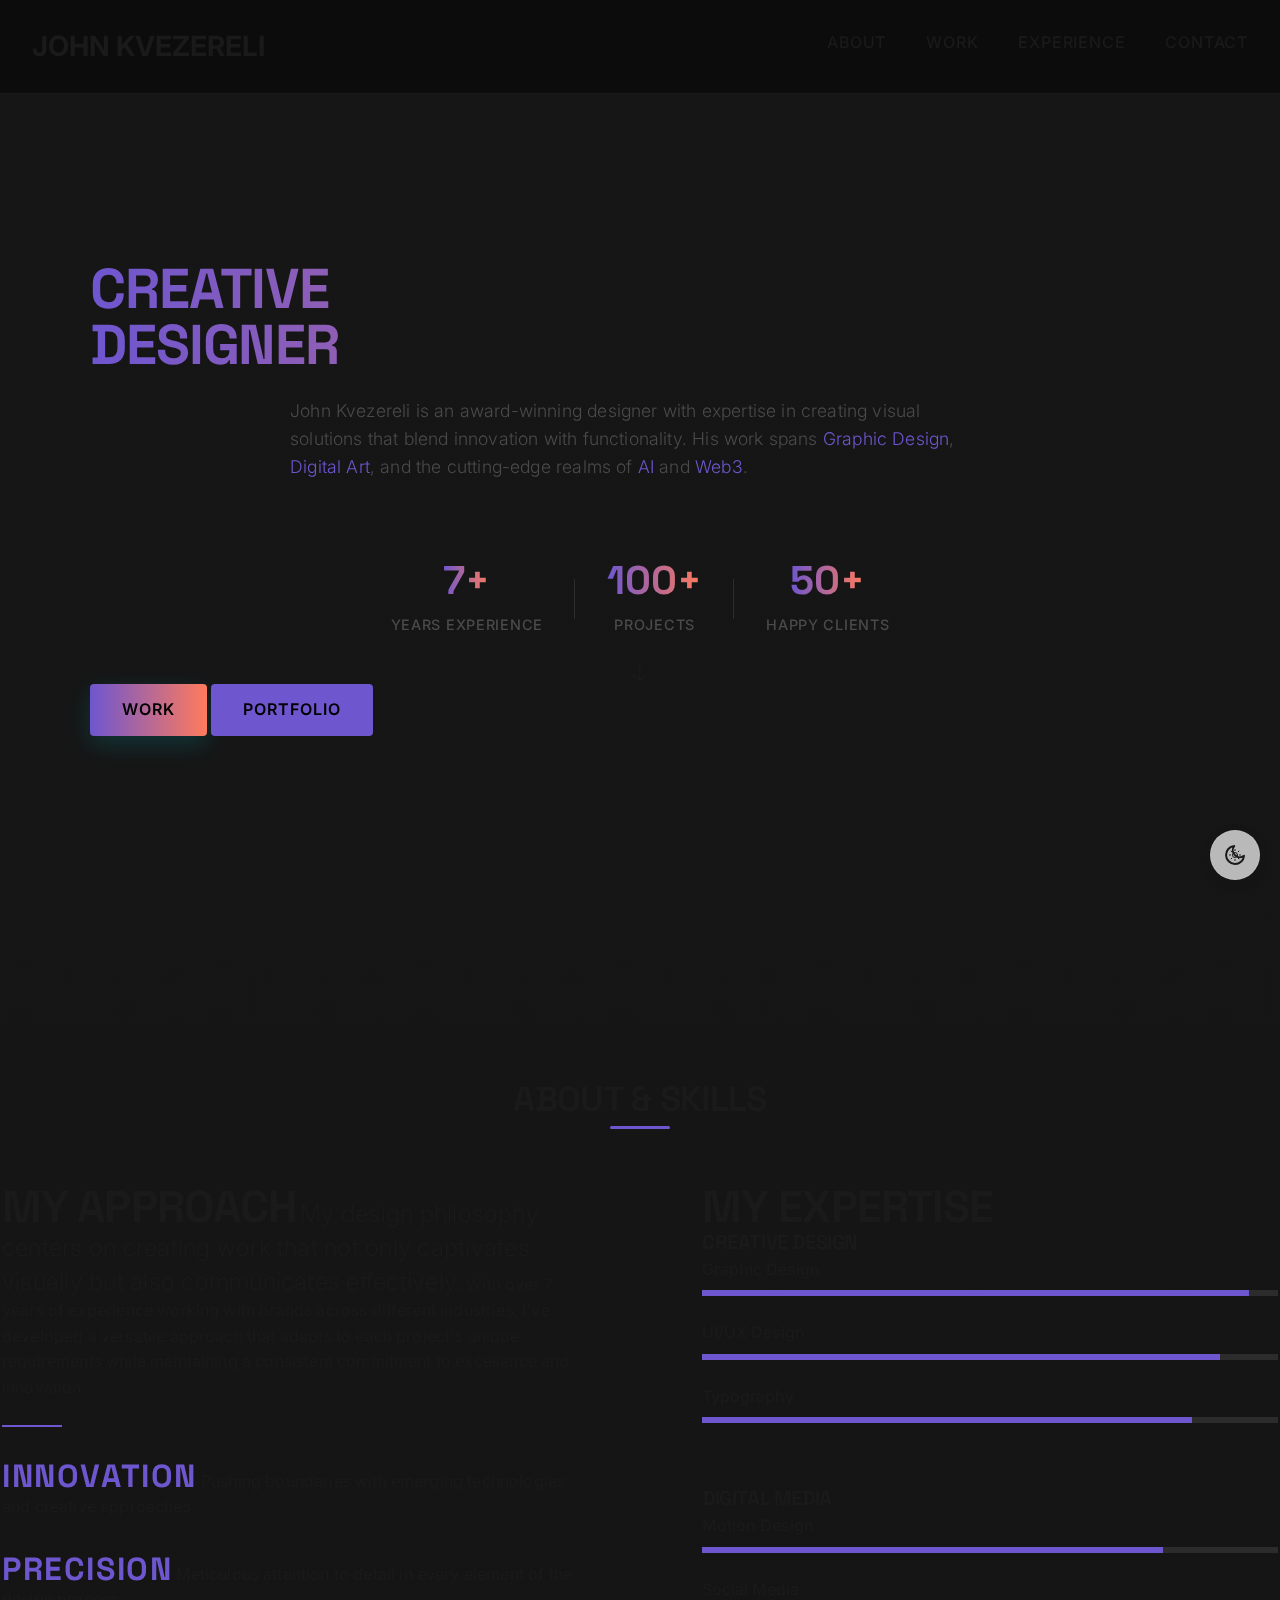
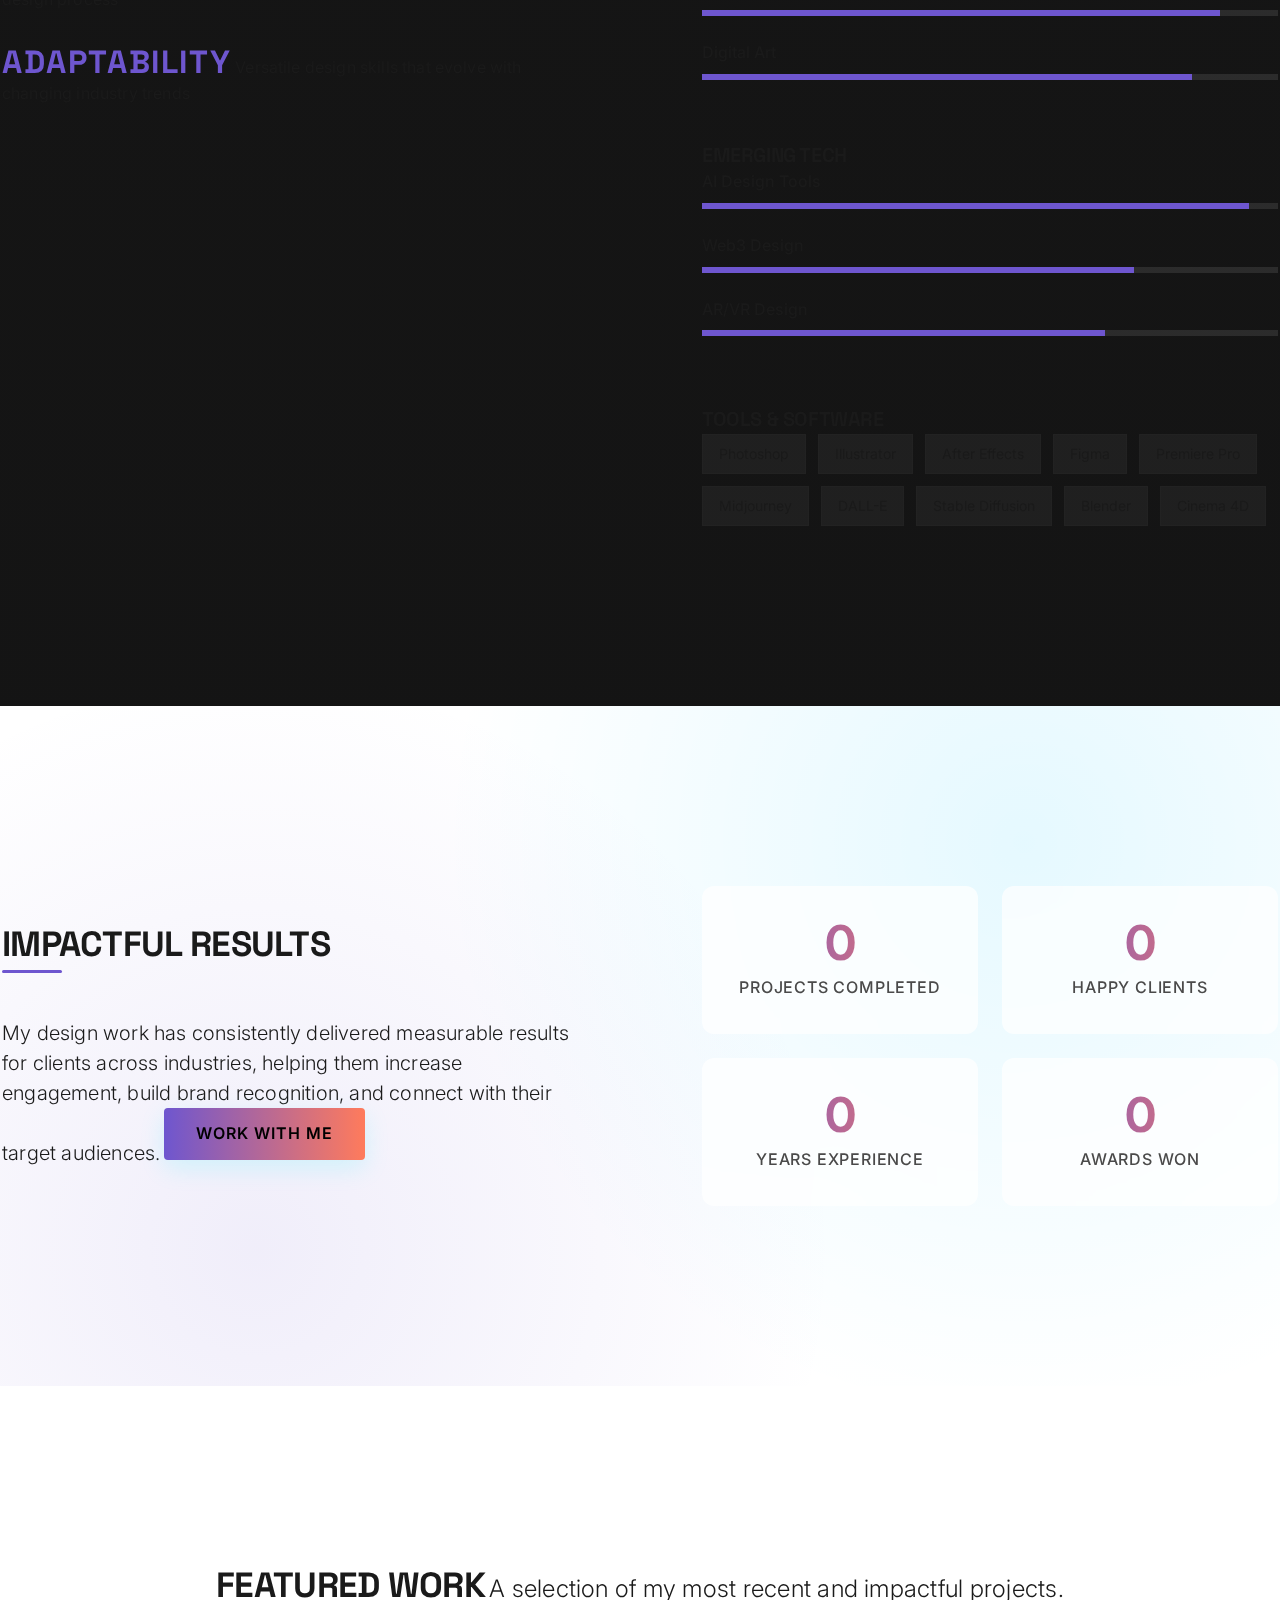
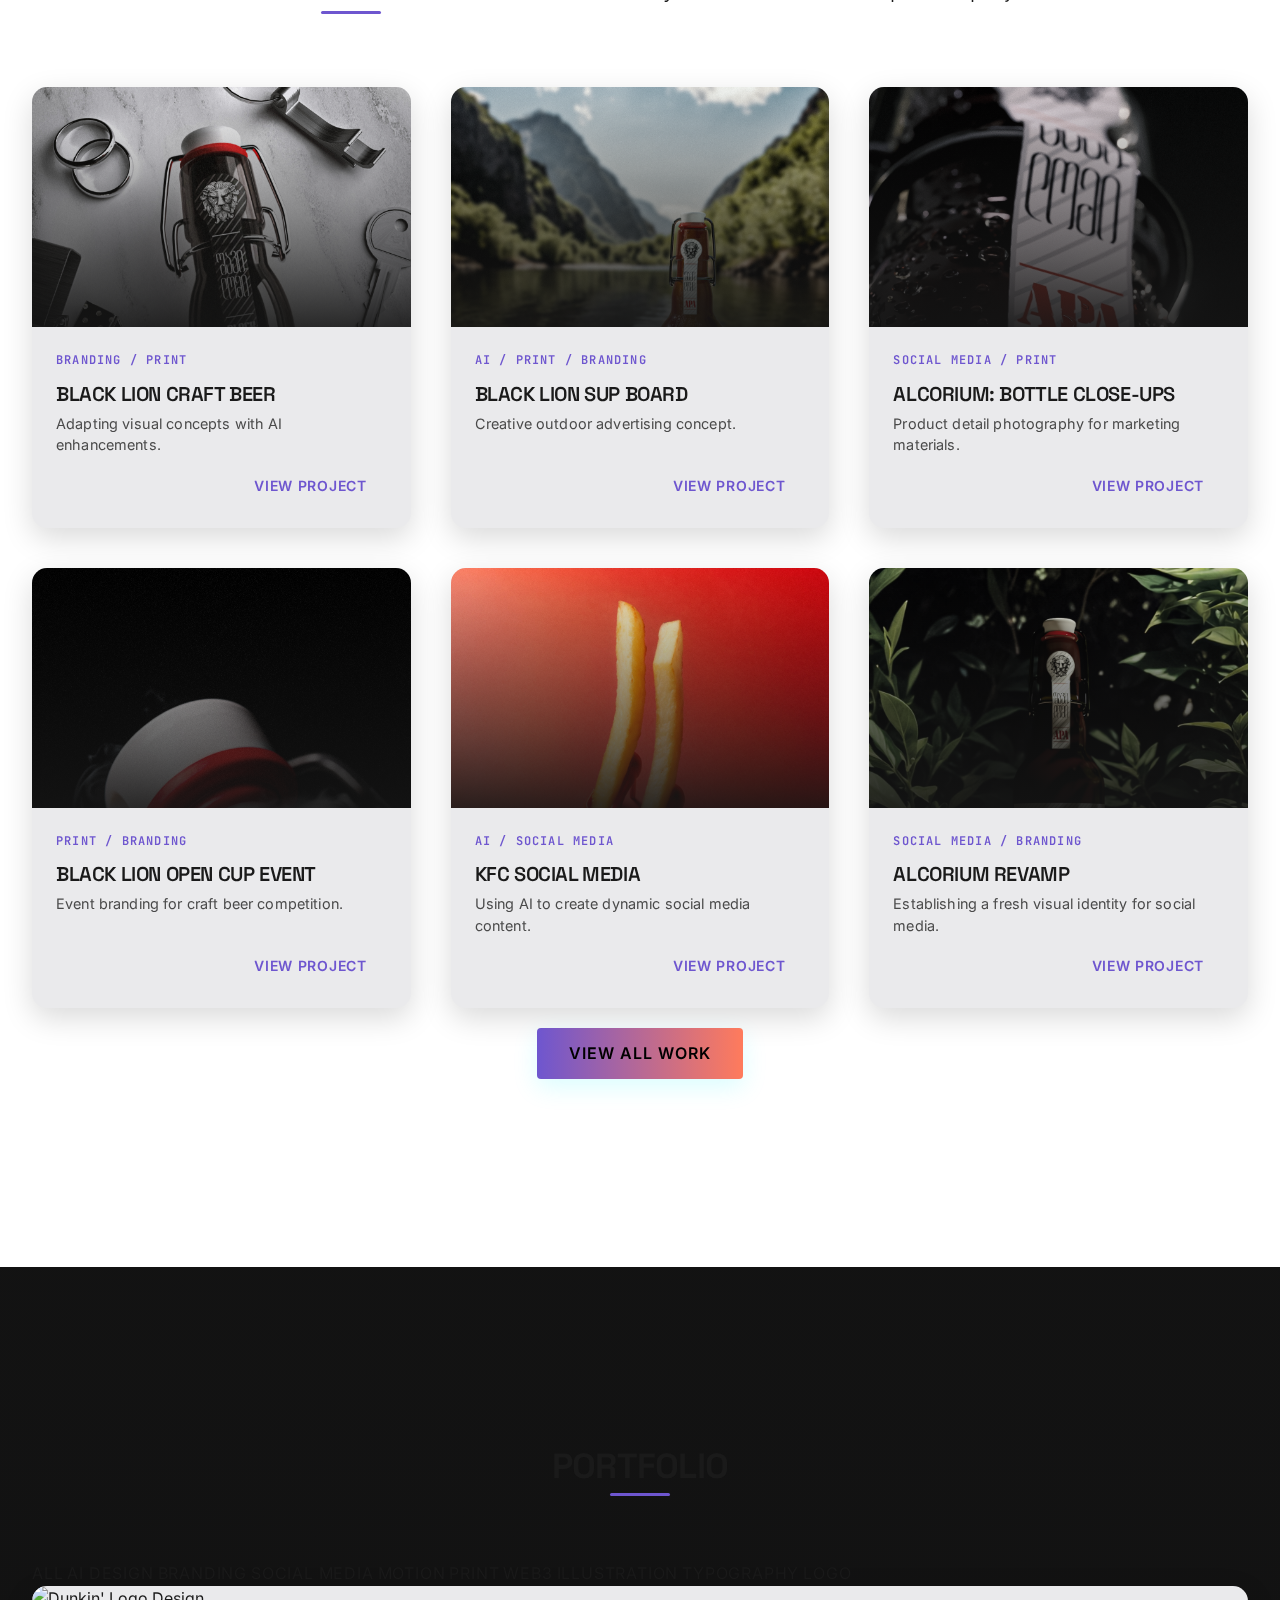
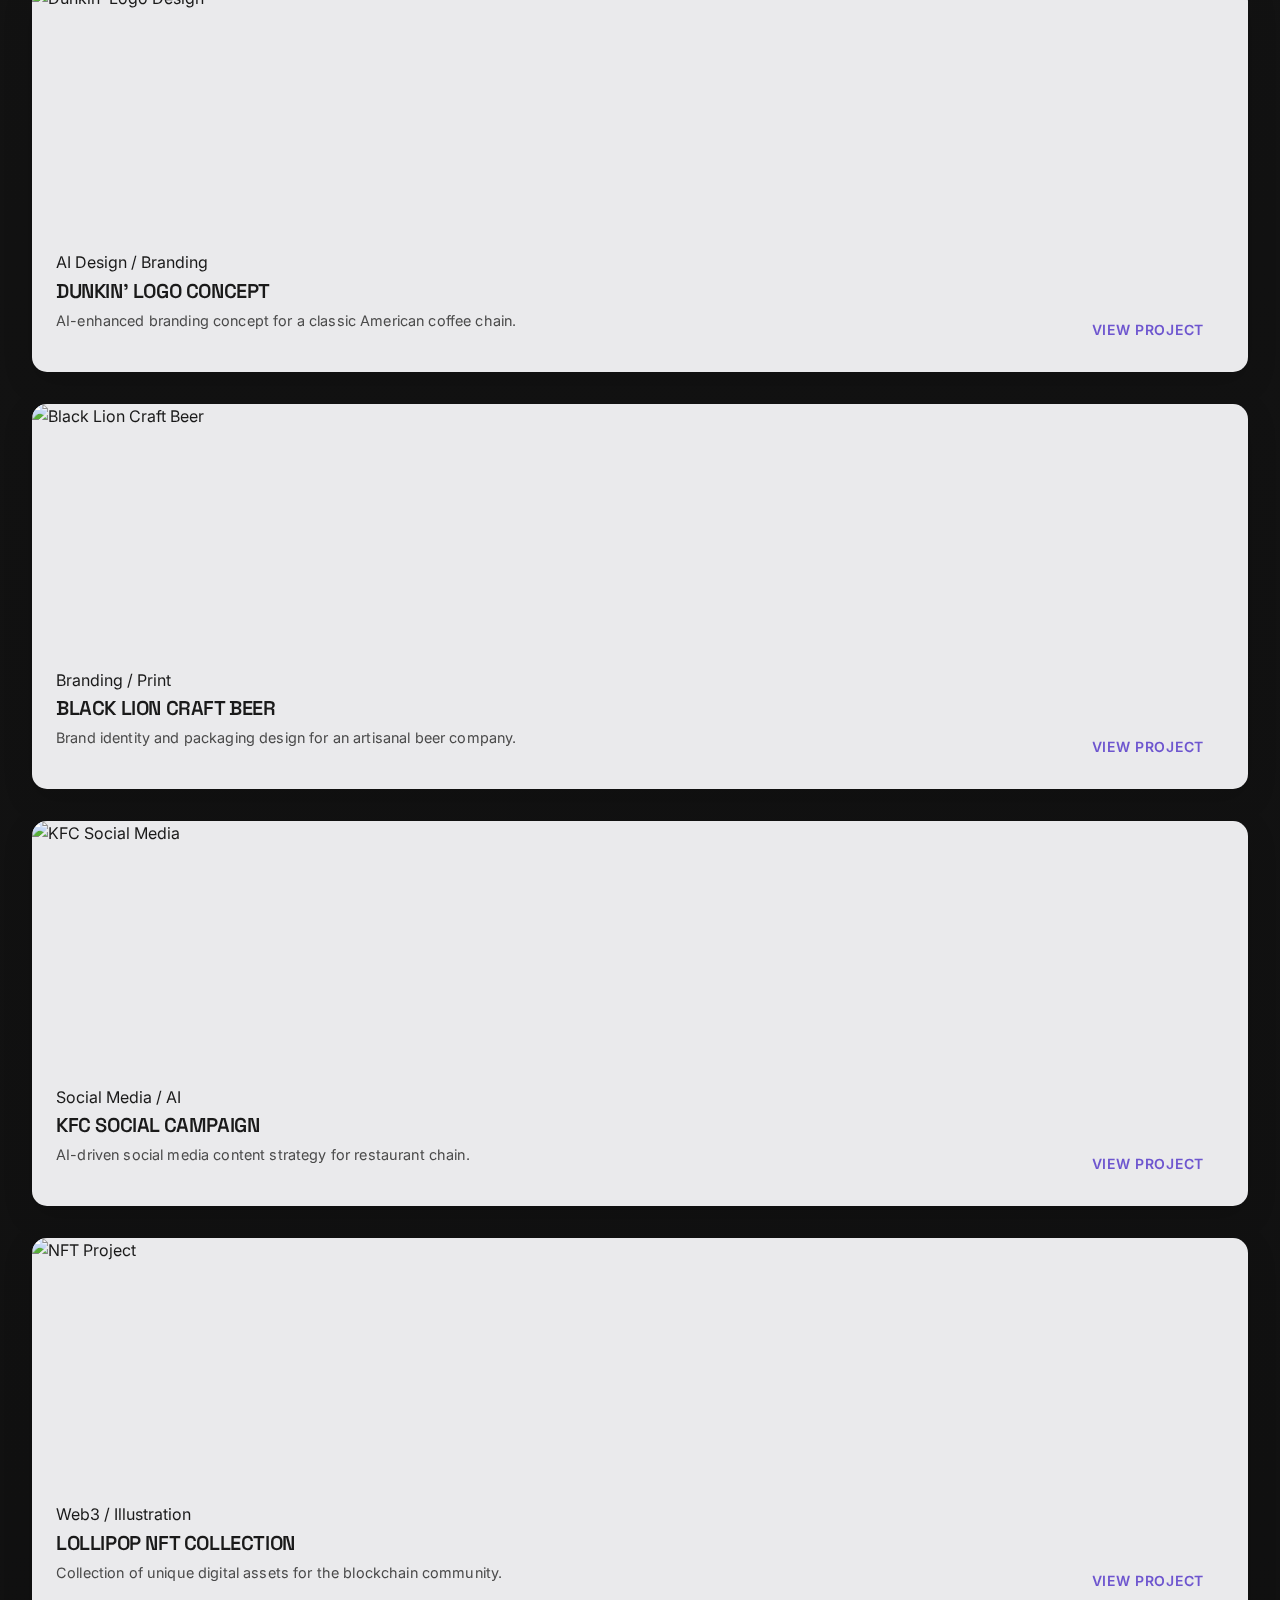
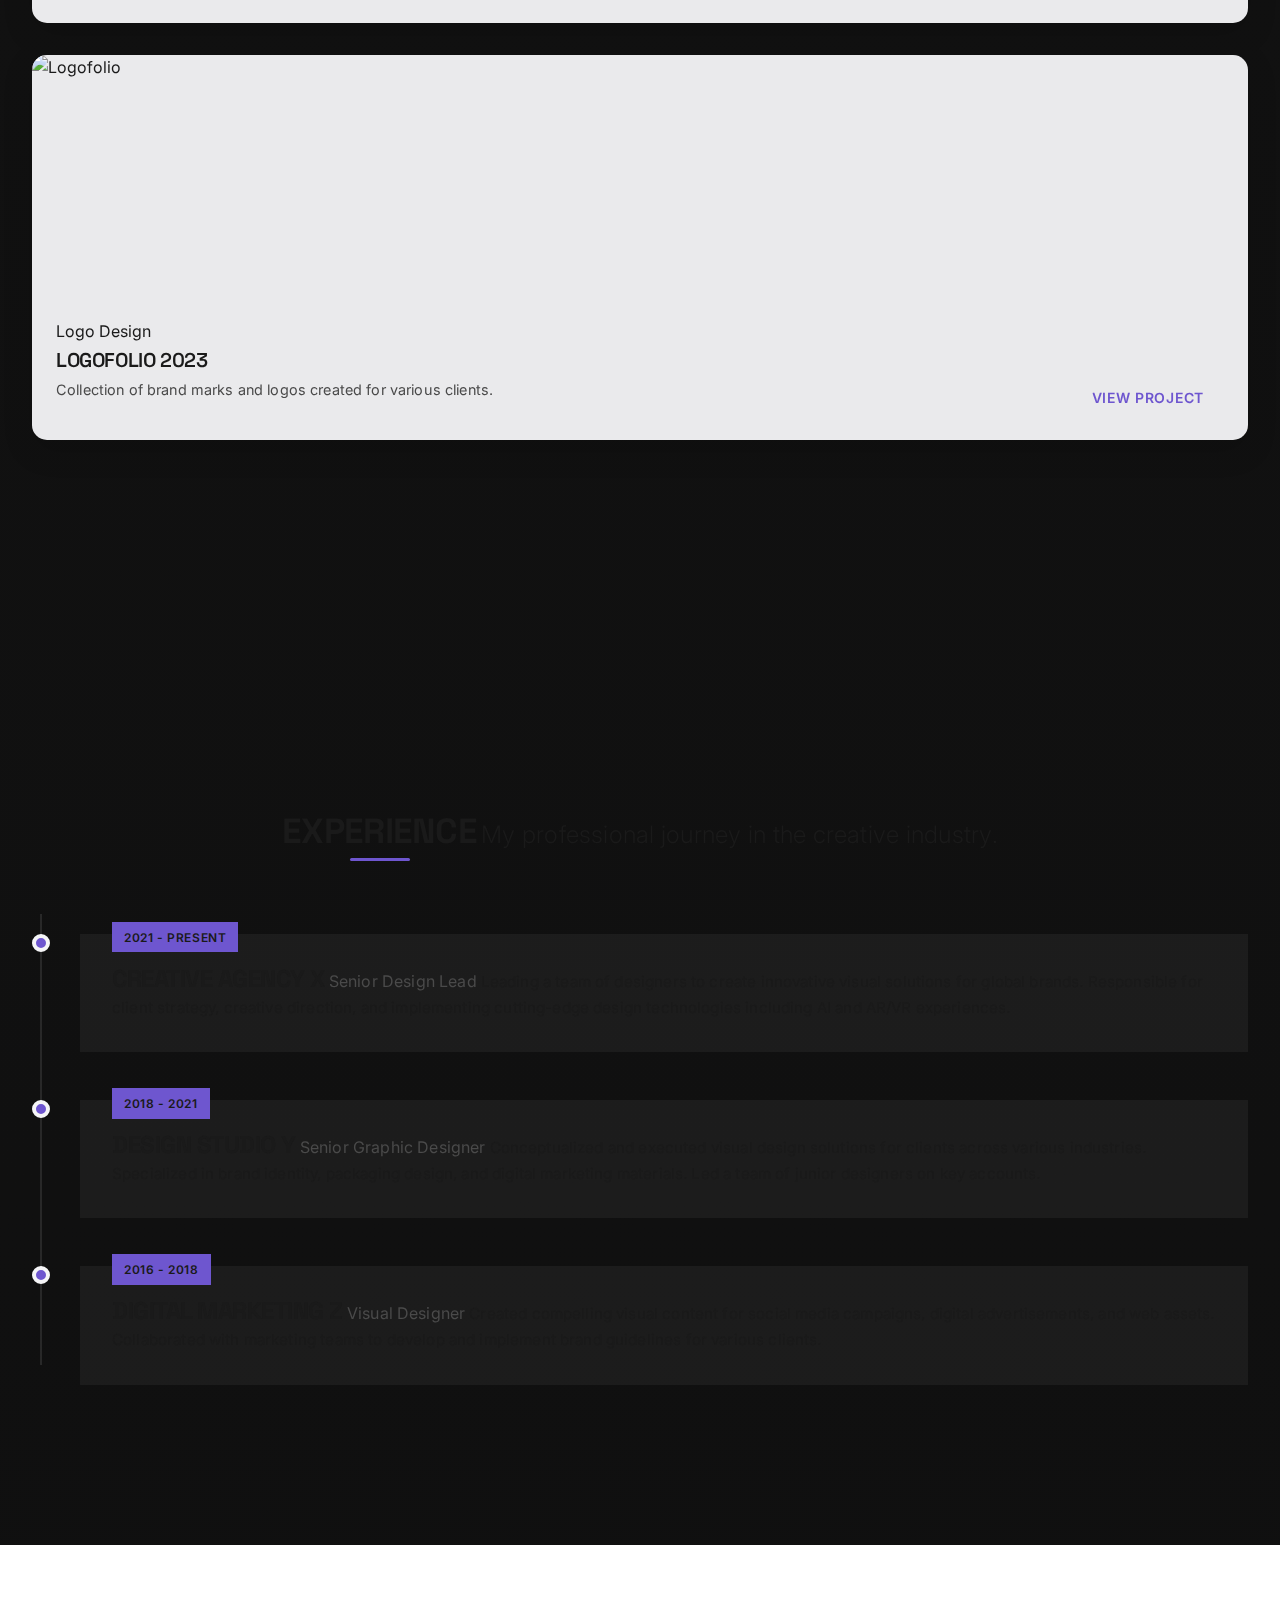
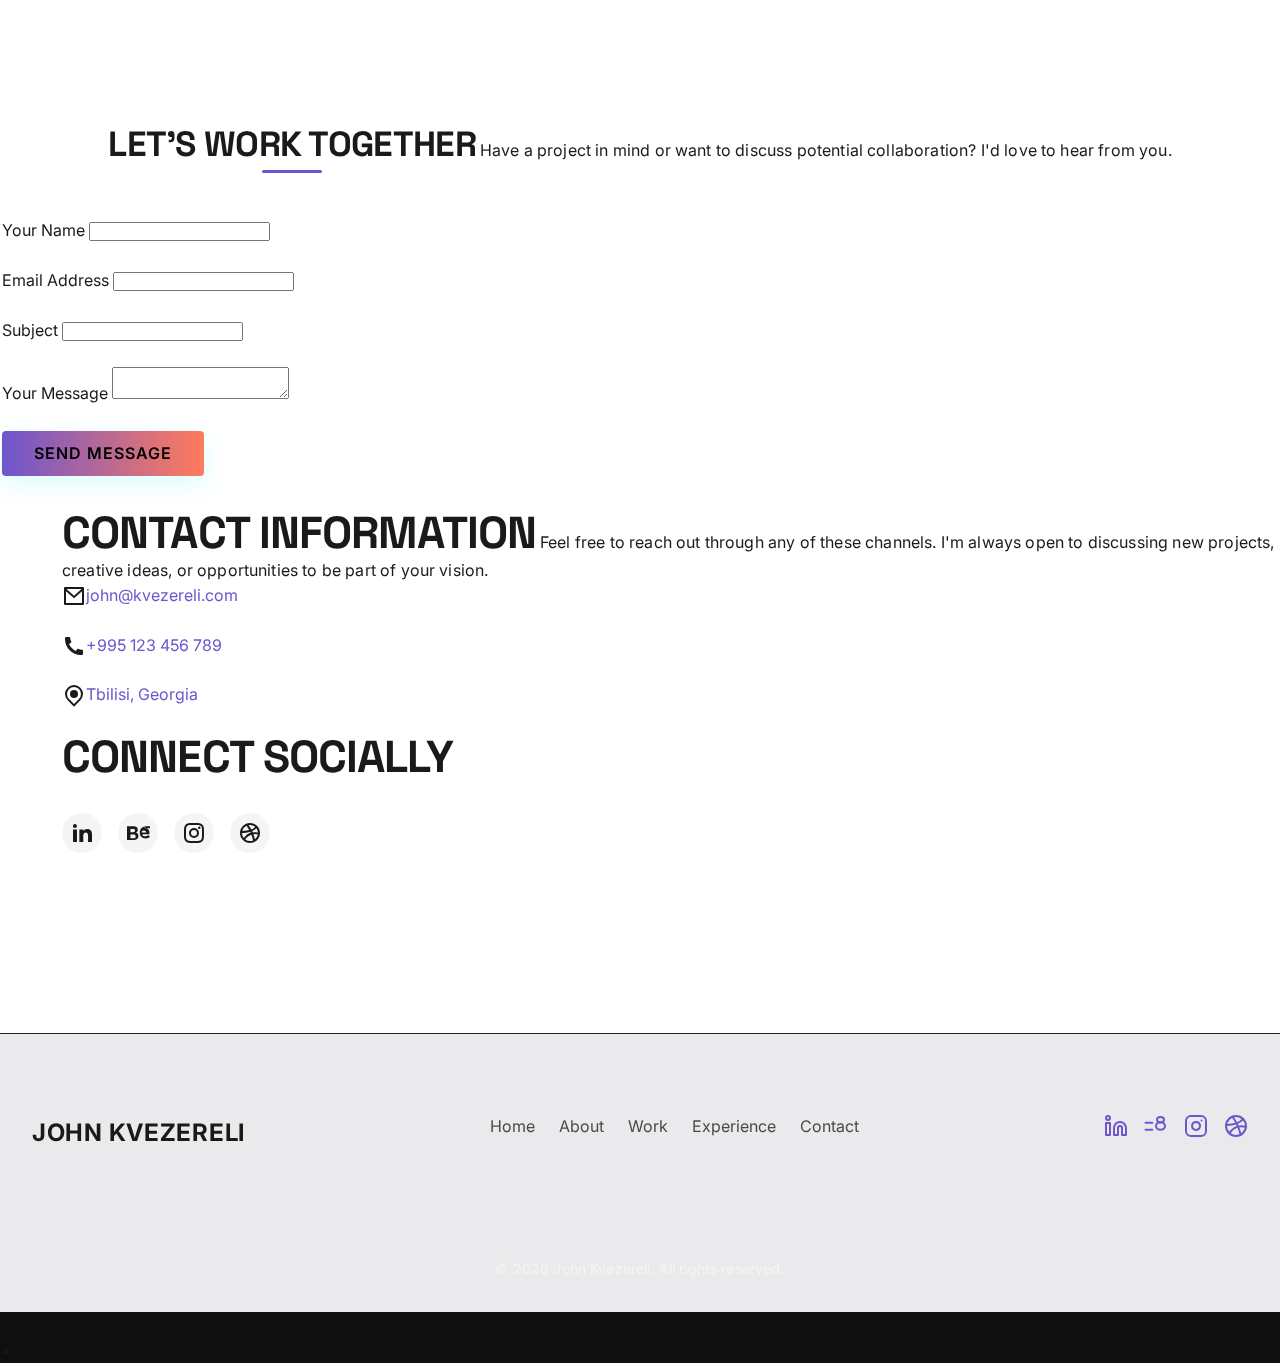
==== commit a8abc21b: "Update website with modern dark theme design" ====
--- a/index.html
+++ b/index.html
@@ -11,6 +11,9 @@
     <link rel="preconnect" href="https://cdn.jsdelivr.net" crossorigin>
     <link rel="preload" href="styles/fallback.css" as="style">
     
+    <!-- Google Fonts -->
+    <link href="https://fonts.googleapis.com/css2?family=Inter:wght@300;400;500;600;700&family=Space+Grotesk:wght@400;500;700&family=JetBrains+Mono:wght@400;500&display=swap" rel="stylesheet">
+    
     <!-- Fallback CSS (loads first to ensure visibility) -->
     <link rel="stylesheet" href="styles/fallback.css">
     
@@ -19,7 +22,7 @@
     <meta name="keywords" content="John Kvezereli, designer, graphic design, AI design, motion design, digital art, creative portfolio, visual design, branding">
     <meta name="author" content="John Kvezereli">
     <meta name="robots" content="index, follow">
-    <meta name="theme-color" content="#ff4d00">
+    <meta name="theme-color" content="#6e56cf">
     
     <!-- Open Graph / Facebook -->
     <meta property="og:type" content="website">
@@ -56,16 +59,16 @@
     <style>
         /* Inline critical CSS for immediate rendering */
         :root {
-            --bg-dark-primary: #141414;
+            --bg-dark-primary: #0a0a0a;
             --text-light: #ffffff;
-            --accent-primary: #ff4d00;
+            --accent-primary: #6e56cf;
         }
         body {
             background-color: var(--bg-dark-primary);
             color: var(--text-light);
             margin: 0;
             padding: 0;
-            font-family: sans-serif;
+            font-family: 'Inter', sans-serif;
             min-height: 100vh;
             visibility: visible !important;
             opacity: 1 !important;
@@ -85,9 +88,9 @@
         .loader {
             width: 50px;
             height: 50px;
-            border: 3px solid rgba(255, 77, 0, 0.3);
+            border: 3px solid rgba(110, 86, 207, 0.3);
             border-radius: 50%;
-            border-top-color: #ff4d00;
+            border-top-color: #6e56cf;
             animation: spin 1s linear infinite;
         }
         @keyframes spin {
--- a/styles/variables.css
+++ b/styles/variables.css
@@ -1,44 +1,44 @@
 :root {
-  /* Color Scheme - Flagpole inspired */
-  --bg-dark-primary: #141414;
-  --bg-dark-secondary: #1e1e1e;
-  --bg-dark-tertiary: #242424;
+  /* Color Scheme - Modern Dark Theme */
+  --bg-dark-primary: #0a0a0a;
+  --bg-dark-secondary: #151515;
+  --bg-dark-tertiary: #1e1e1e;
   --text-light: #ffffff;
-  --text-medium: #b5b5b5;
+  --text-medium: #c7c7c7;
   --text-dark: #000000;
   
-  /* Accent Colors - Bold and minimalist */
-  --accent-primary: #ff4d00;
-  --accent-secondary: #ffae00;
-  --accent-tertiary: #ff0059;
-  --accent-primary-rgb: 255, 77, 0;
-  --accent-secondary-rgb: 255, 174, 0;
-  --accent-tertiary-rgb: 255, 0, 89;
+  /* Accent Colors - Vibrant and Bold */
+  --accent-primary: #6e56cf;
+  --accent-secondary: #ff7b5c;
+  --accent-tertiary: #00c2ff;
+  --accent-primary-rgb: 110, 86, 207;
+  --accent-secondary-rgb: 255, 123, 92;
+  --accent-tertiary-rgb: 0, 194, 255;
   
   /* Status Colors */
-  --success-color: #00C170;
-  --error-color: #FF3D57;
-  --warning-color: #FF9900;
+  --success-color: #00de8b;
+  --error-color: #ff3d75;
+  --warning-color: #ffb340;
   
   /* Borders and Backgrounds */
-  --border-color: rgba(255, 255, 255, 0.1);
-  --card-bg: rgba(30, 30, 30, 0.7);
-  --card-hover-bg: rgba(36, 36, 36, 0.9);
+  --border-color: rgba(255, 255, 255, 0.08);
+  --card-bg: rgba(28, 28, 33, 0.8);
+  --card-hover-bg: rgba(40, 40, 46, 0.9);
   --card-border: 1px solid var(--border-color);
-  --glass-effect: rgba(36, 36, 36, 0.3);
+  --glass-effect: rgba(36, 36, 36, 0.5);
   
-  /* Typography - Flagpole inspired */
+  /* Typography - Modern Sans-Serif */
   --font-primary: 'Inter', -apple-system, BlinkMacSystemFont, 'Segoe UI', Roboto, Oxygen, Ubuntu, Cantarell, 'Open Sans', 'Helvetica Neue', sans-serif;
-  --font-secondary: 'Helvetica Neue', 'Helvetica', 'Arial', sans-serif;
-  --font-accent: 'Courier New', monospace;
+  --font-secondary: 'Space Grotesk', 'Helvetica Neue', 'Helvetica', 'Arial', sans-serif;
+  --font-accent: 'Jetbrains Mono', 'Courier New', monospace;
   
   --base-font-size: 16px;
   --base-line-height: 1.6;
-  --h1-size: clamp(3rem, 8vw, 6rem);
-  --h2-size: clamp(2.5rem, 5vw, 4rem);
-  --h3-size: clamp(1.75rem, 3.5vw, 2.5rem);
-  --h4-size: clamp(1.4rem, 2.5vw, 1.8rem);
-  --body-size: clamp(1rem, 1.2vw, 1.125rem);
+  --h1-size: clamp(3.5rem, 9vw, 7rem);
+  --h2-size: clamp(2.8rem, 6vw, 4.5rem);
+  --h3-size: clamp(1.8rem, 4vw, 2.8rem);
+  --h4-size: clamp(1.5rem, 3vw, 2rem);
+  --body-size: clamp(1rem, 1.25vw, 1.175rem);
   --small-size: clamp(0.875rem, 0.95vw, 1rem);
   
   /* Spacing */
@@ -50,24 +50,24 @@
   --space-xl: 32px;
   --space-xxl: 48px;
   --space-xxxl: 64px;
-  --section-gap: 160px;
+  --section-gap: 180px;
   
   /* Container */
   --container-width: 1440px;
   --container-padding: 32px;
   
   /* Borders & Shadows */
-  --border-radius-sm: 0px;
-  --border-radius-md: 0px;
-  --border-radius-lg: 0px;
-  --border-radius-xl: 0px;
+  --border-radius-sm: 4px;
+  --border-radius-md: 8px;
+  --border-radius-lg: 16px;
+  --border-radius-xl: 24px;
   --border-radius-round: 50%;
   
-  --shadow-color: rgba(255, 77, 0, 0.25);
-  --box-shadow-sm: 0 4px 12px rgba(0, 0, 0, 0.2);
-  --box-shadow-md: 0 8px 24px rgba(0, 0, 0, 0.25);
-  --box-shadow-lg: 0 12px 32px rgba(0, 0, 0, 0.3);
-  --box-shadow-xl: 0 16px 48px rgba(0, 0, 0, 0.35);
+  --shadow-color: rgba(110, 86, 207, 0.25);
+  --box-shadow-sm: 0 4px 16px rgba(0, 0, 0, 0.3);
+  --box-shadow-md: 0 8px 28px rgba(0, 0, 0, 0.35);
+  --box-shadow-lg: 0 12px 36px rgba(0, 0, 0, 0.4);
+  --box-shadow-xl: 0 16px 52px rgba(0, 0, 0, 0.45);
   --shadow-accent: 0 8px 25px var(--shadow-color);
   
   /* Transitions */
@@ -86,12 +86,12 @@
   --z-tooltip: 1070;
   
   /* Special Effects */
-  --backdrop-blur: blur(10px);
-  --glow-effect: 0 0 15px var(--accent-primary);
+  --backdrop-blur: blur(15px);
+  --glow-effect: 0 0 20px var(--accent-primary);
   
   /* Gradients */
   --gradient-primary: linear-gradient(90deg, var(--accent-primary), var(--accent-secondary));
-  --gradient-secondary: linear-gradient(90deg, var(--accent-secondary), var(--accent-tertiary));
-  --gradient-overlay: linear-gradient(180deg, rgba(20,20,20,0) 0%, rgba(20,20,20,0.98) 100%);
-  --gradient-glass: linear-gradient(120deg, rgba(255,255,255,0.05), rgba(255,255,255,0.02));
+  --gradient-secondary: linear-gradient(90deg, var(--accent-tertiary), var(--accent-primary));
+  --gradient-overlay: linear-gradient(180deg, rgba(10,10,10,0) 0%, rgba(10,10,10,0.98) 100%);
+  --gradient-glass: linear-gradient(120deg, rgba(255,255,255,0.06), rgba(255,255,255,0.03));
 } --- a/styles/main.css
+++ b/styles/main.css
@@ -8,7 +8,7 @@
 /* ... existing CSS ... */
 
 /* 
-* Main CSS File - Redesigned for Flagpole Aesthetic
+* Main CSS File - Modern Dark Theme
 * Contains core styles for consistent display
 */
 
@@ -43,8 +43,11 @@
   line-height: 1.6;
   overflow-x: hidden;
   min-height: 100vh;
-  /* Flagpole-inspired clean background */
-  background-image: none;
+  /* Modern subtle background texture */
+  background-image: 
+    linear-gradient(to bottom, rgba(10, 10, 10, 0.95), rgba(10, 10, 10, 0.98)),
+    url("data:image/svg+xml,%3Csvg width='100' height='100' viewBox='0 0 100 100' xmlns='http://www.w3.org/2000/svg'%3E%3Cpath d='M11 18c3.866 0 7-3.134 7-7s-3.134-7-7-7-7 3.134-7 7 3.134 7 7 7zm48 25c3.866 0 7-3.134 7-7s-3.134-7-7-7-7 3.134-7 7 3.134 7 7 7zm-43-7c1.657 0 3-1.343 3-3s-1.343-3-3-3-3 1.343-3 3 1.343 3 3 3zm63 31c1.657 0 3-1.343 3-3s-1.343-3-3-3-3 1.343-3 3 1.343 3 3 3zM34 90c1.657 0 3-1.343 3-3s-1.343-3-3-3-3 1.343-3 3 1.343 3 3 3zm56-76c1.657 0 3-1.343 3-3s-1.343-3-3-3-3 1.343-3 3 1.343 3 3 3zM12 86c2.21 0 4-1.79 4-4s-1.79-4-4-4-4 1.79-4 4 1.79 4 4 4zm28-65c2.21 0 4-1.79 4-4s-1.79-4-4-4-4 1.79-4 4 1.79 4 4 4zm23-11c2.76 0 5-2.24 5-5s-2.24-5-5-5-5 2.24-5 5 2.24 5 5 5zm-6 60c2.21 0 4-1.79 4-4s-1.79-4-4-4-4 1.79-4 4 1.79 4 4 4zm29 22c2.76 0 5-2.24 5-5s-2.24-5-5-5-5 2.24-5 5 2.24 5 5 5zM32 63c2.76 0 5-2.24 5-5s-2.24-5-5-5-5 2.24-5 5 2.24 5 5 5zm57-13c2.76 0 5-2.24 5-5s-2.24-5-5-5-5 2.24-5 5 2.24 5 5 5zm-9-21c1.105 0 2-.895 2-2s-.895-2-2-2-2 .895-2 2 .895 2 2 2zM60 91c1.105 0 2-.895 2-2s-.895-2-2-2-2 .895-2 2 .895 2 2 2zM35 41c1.105 0 2-.895 2-2s-.895-2-2-2-2 .895-2 2 .895 2 2 2zM12 60c1.105 0 2-.895 2-2s-.895-2-2-2-2 .895-2 2 .895 2 2 2z' fill='rgba(110, 86, 207, 0.05)' fill-opacity='0.05' fill-rule='evenodd'/%3E%3C/svg%3E");
+  background-size: 100% 100%, 200px 200px;
   transition: background-color 0.3s ease;
   /* Content visibility */
   visibility: visible !important;
@@ -75,7 +78,7 @@
 
 /* Section Styles */
 section {
-  padding: 160px 0;
+  padding: 180px 0;
   position: relative;
   overflow: hidden;
   visibility: visible !important;
@@ -167,18 +170,18 @@
   top: 0;
   left: 0;
   width: 100%;
-  padding: 2rem 0;
+  padding: 1.5rem 0;
   z-index: 1000;
   transition: all 0.4s ease;
-  background: rgba(20, 20, 20, 0.9);
+  background: rgba(10, 10, 10, 0.8);
   backdrop-filter: var(--backdrop-blur);
   -webkit-backdrop-filter: var(--backdrop-blur);
   border-bottom: 1px solid rgba(255, 255, 255, 0.05);
 }
 
 .main-nav.scrolled {
-  padding: 1.25rem 0;
-  background: rgba(20, 20, 20, 0.95);
+  padding: 1rem 0;
+  background: rgba(10, 10, 10, 0.95);
   box-shadow: var(--box-shadow-sm);
   border-bottom: 1px solid var(--border-color);
 }
@@ -198,7 +201,6 @@
   align-items: center;
   position: relative;
   text-transform: uppercase;
-  letter-spacing: 0.03em;
 }
 
 .nav-logo a::before {
@@ -225,33 +227,33 @@
 .nav-links ul {
   display: flex;
   gap: 2.5rem;
+  padding: 0;
   margin: 0;
-  padding: 0;
 }
 
 .nav-links a {
-  color: var(--text-medium);
-  text-decoration: none;
+  font-size: 1rem;
+  color: var(--text-light);
+  position: relative;
+  padding: 0.25rem 0;
   font-weight: 500;
-  font-size: 1rem;
-  position: relative;
-  padding: 0.5rem 0;
-  transition: all 0.3s ease;
+  letter-spacing: 0.05em;
+  text-transform: uppercase;
 }
 
 .nav-links a:hover {
-  color: var(--text-light);
+  color: var(--accent-primary);
 }
 
 .nav-links a::after {
   content: '';
   position: absolute;
-  bottom: -2px;
-  left: 0;
   width: 0;
   height: 2px;
-  background: var(--gradient-primary);
-  transition: width 0.3s cubic-bezier(0.4, 0, 0.2, 1);
+  bottom: 0;
+  left: 0;
+  background-color: var(--accent-primary);
+  transition: width 0.3s ease;
 }
 
 .nav-links a:hover::after,
@@ -262,54 +264,57 @@
 .nav-toggle {
   display: none;
   flex-direction: column;
-  justify-content: center;
-  align-items: center;
-  width: 48px;
-  height: 48px;
-  border-radius: 50%;
-  background: rgba(var(--accent-primary-rgb), 0.1);
+  justify-content: space-between;
+  width: 30px;
+  height: 21px;
   cursor: pointer;
-  z-index: 1002;
-  position: relative;
+  z-index: 1001;
+}
+
+.nav-toggle span {
+  width: 100%;
+  height: 2px;
+  background-color: var(--text-light);
   transition: all 0.3s ease;
 }
 
 /* Common Components */
 /* CTA Buttons */
 .cta-button {
-  display: inline-block;
-  padding: 1rem 2.5rem;
-  background-color: var(--accent-primary);
+  display: inline-flex;
+  align-items: center;
+  justify-content: center;
+  background: var(--gradient-primary);
   color: var(--text-light);
+  padding: 0.9rem 2rem;
+  border-radius: var(--border-radius-md);
+  font-weight: 600;
   font-size: 1rem;
-  font-weight: 600;
   text-transform: uppercase;
   letter-spacing: 0.05em;
+  transition: all 0.3s ease;
   border: none;
+  cursor: pointer;
   position: relative;
   overflow: hidden;
-  cursor: pointer;
-  transition: all 0.4s ease;
-  transform-style: preserve-3d;
-  text-align: center;
-  min-width: 180px;
+  box-shadow: var(--shadow-accent);
 }
 
 .cta-button:hover {
-  background-color: var(--accent-secondary);
-  transform: translateY(-2px);
+  transform: translateY(-3px);
+  box-shadow: var(--box-shadow-md);
 }
 
 .cta-secondary {
-  background-color: transparent;
-  border: 1px solid var(--text-light);
-  color: var(--text-light);
+  background: transparent;
+  border: 1px solid var(--accent-primary);
+  color: var(--accent-primary);
+  box-shadow: none;
 }
 
 .cta-secondary:hover {
-  background-color: var(--text-light);
-  color: var(--bg-dark-primary);
-  border: 1px solid var(--text-light);
+  background: rgba(110, 86, 207, 0.1);
+  transform: translateY(-3px);
 }
 
 /* Preloader - Consistent styling */
@@ -349,28 +354,46 @@
 
 /* Card Styles */
 .card {
-  background-color: var(--card-bg);
+  background: var(--card-bg);
+  border-radius: var(--border-radius-md);
+  overflow: hidden;
+  transition: all 0.3s ease;
+  backdrop-filter: var(--backdrop-blur);
+  -webkit-backdrop-filter: var(--backdrop-blur);
   border: var(--card-border);
-  border-radius: var(--border-radius-md);
-  padding: 0;
-  overflow: hidden;
-  transition: transform 0.4s ease, box-shadow 0.4s ease;
+  box-shadow: var(--box-shadow-sm);
   position: relative;
-  display: flex;
-  flex-direction: column;
-  height: 100%;
+  z-index: 1;
 }
 
 .card:hover {
   transform: translateY(-8px);
   box-shadow: var(--box-shadow-md);
+  background: var(--card-hover-bg);
+}
+
+.card::before {
+  content: "";
+  position: absolute;
+  top: 0;
+  left: 0;
+  width: 100%;
+  height: 100%;
+  background: var(--gradient-glass);
+  z-index: -1;
+  opacity: 0;
+  transition: opacity 0.3s ease;
+}
+
+.card:hover::before {
+  opacity: 1;
 }
 
 /* Animations - Consistent across site */
 .fade-in {
   opacity: 0;
   transform: translateY(20px);
-  transition: opacity 0.6s ease, transform 0.6s ease;
+  transition: opacity 0.8s ease, transform 0.8s ease;
 }
 
 .fade-in.visible {
@@ -379,21 +402,21 @@
 }
 
 .fade-in.delay-1 {
-  transition-delay: 0.1s;
+  transition-delay: 0.2s;
 }
 
 .fade-in.delay-2 {
-  transition-delay: 0.2s;
+  transition-delay: 0.4s;
 }
 
 .fade-in.delay-3 {
-  transition-delay: 0.3s;
+  transition-delay: 0.6s;
 }
 
 .fade-in-left {
   opacity: 0;
-  transform: translateX(-20px);
-  transition: opacity 0.6s ease, transform 0.6s ease;
+  transform: translateX(-30px);
+  transition: opacity 0.8s ease, transform 0.8s ease;
 }
 
 .fade-in-left.visible {
@@ -403,8 +426,8 @@
 
 .fade-in-right {
   opacity: 0;
-  transform: translateX(20px);
-  transition: opacity 0.6s ease, transform 0.6s ease;
+  transform: translateX(30px);
+  transition: opacity 0.8s ease, transform 0.8s ease;
 }
 
 .fade-in-right.visible {
@@ -420,10 +443,10 @@
 .text-gradient {
   background: var(--gradient-primary);
   -webkit-background-clip: text;
-  -webkit-text-fill-color: transparent;
   background-clip: text;
   color: transparent;
   display: inline-block;
+  transition: all 0.3s ease;
 }
 
 .text-accent {
@@ -447,36 +470,37 @@
   position: fixed;
   top: 0;
   left: 0;
+  width: 0;
   height: 3px;
   background: var(--gradient-primary);
-  width: 0%;
-  z-index: 1001;
+  z-index: 9999;
   transition: width 0.1s ease;
 }
 
 /* Footer Styles */
 .site-footer {
   background-color: var(--bg-dark-secondary);
-  padding: 5rem 0 2rem;
-  border-top: 1px solid var(--border-color);
+  padding: 4rem 0 2rem;
+  position: relative;
 }
 
 .footer-content {
-  display: grid;
-  grid-template-columns: 1fr 1fr 1fr;
-  gap: 3rem;
-  margin-bottom: 3rem;
+  display: flex;
+  justify-content: space-between;
+  flex-wrap: wrap;
+  gap: 2rem;
 }
 
 .footer-logo a {
   font-size: 1.5rem;
   font-weight: 700;
   color: var(--text-light);
+  text-transform: uppercase;
 }
 
 .footer-nav ul {
   display: flex;
-  gap: 2rem;
+  gap: 1.5rem;
 }
 
 .footer-nav a {
@@ -494,7 +518,9 @@
 }
 
 .footer-copyright {
-  text-align: center;
+  margin-top: 3rem;
+  padding-top: 2rem;
+  border-top: 1px solid var(--border-color);
   color: var(--text-medium);
   font-size: 0.9rem;
 }
@@ -503,22 +529,24 @@
 .visibility-fix {
   visibility: visible !important;
   opacity: 1 !important;
+  display: block !important;
 }
 
 /* Ensures preloader doesn't permanently block content */
 .preloader.hidden, 
 .preloader[style*="display: none"] {
-  display: none !important;
+  visibility: hidden !important;
+  opacity: 0 !important;
 }
 
 /* Media Queries - Consistent breakpoints */
 @media (max-width: 1200px) {
   section {
-    padding: 120px 0;
+    padding: 140px 0;
   }
   
   .container {
-    max-width: 1140px;
+    padding: 0 var(--container-padding);
   }
 }
 
@@ -528,26 +556,26 @@
   }
   
   section {
-    padding: 100px 0;
+    padding: 120px 0;
   }
   
   .container {
-    max-width: 960px;
+    max-width: 100%;
   }
   
   .cta-container {
     flex-direction: column;
-    align-items: center;
     gap: 1rem;
+    align-items: flex-start;
   }
   
   .cta-button {
-    width: 100%;
-    max-width: 300px;
+    padding: 0.8rem 1.8rem;
+    font-size: 0.95rem;
   }
   
   .hero-content h1 {
-    font-size: clamp(2.5rem, 6vw, 4rem);
+    font-size: clamp(3rem, 8vw, 5rem);
   }
 }
 
@@ -557,11 +585,11 @@
   }
   
   section {
-    padding: 80px 0;
+    padding: 100px 0;
   }
   
   .container {
-    max-width: 720px;
+    padding: 0 24px;
   }
   
   .nav-toggle {
@@ -572,15 +600,16 @@
     position: fixed;
     top: 0;
     right: -100%;
-    width: 100%;
+    width: 80%;
+    max-width: 400px;
     height: 100vh;
     background: var(--bg-dark-secondary);
     flex-direction: column;
     justify-content: center;
-    align-items: center;
-    transition: all 0.4s ease;
-    z-index: 1001;
-    padding-top: 80px;
+    padding: 2rem;
+    transition: right 0.3s ease;
+    z-index: 999;
+    box-shadow: var(--box-shadow-lg);
   }
   
   .nav-links.show {
@@ -590,35 +619,36 @@
   .nav-links ul {
     flex-direction: column;
     gap: 2rem;
-    text-align: center;
+    align-items: center;
   }
   
   .nav-links a {
-    font-size: 1.2rem;
-    padding: 1rem;
-    display: block;
+    font-size: 1.25rem;
+    padding: 0.5rem 0;
   }
   
   .card {
-    padding: 1.5rem;
+    margin-bottom: 1.5rem;
   }
   
   .footer-content {
-    grid-template-columns: 1fr;
-    gap: 2rem;
+    flex-direction: column;
+    gap: 2.5rem;
   }
   
   .footer-nav ul {
     flex-wrap: wrap;
-    justify-content: center;
-    gap: 1rem;
-  }
-  
+  }
+
   .footer-social {
     justify-content: center;
   }
   
   .hero-content {
+    padding-top: 2rem;
+  }
+
+  .hero-content p.lead {
     max-width: 100%;
   }
 }
@@ -629,28 +659,27 @@
   }
   
   section {
-    padding: 60px 0;
+    padding: 80px 0;
   }
   
   .container {
-    max-width: 540px;
     padding: 0 20px;
   }
   
   .card {
-    padding: 1.25rem;
+    margin-bottom: 1rem;
   }
   
   h1 {
-    font-size: calc(var(--h1-size) * 0.8);
+    font-size: var(--h1-size);
   }
   
   h2 {
-    font-size: calc(var(--h2-size) * 0.8);
+    font-size: var(--h2-size);
   }
   
   .hero-content h1 {
-    font-size: clamp(2rem, 5vw, 3rem);
+    font-size: clamp(2.5rem, 7vw, 4rem);
   }
 }
 
@@ -658,21 +687,23 @@
 .hero-content {
   display: flex;
   flex-direction: column;
-  justify-content: center;
-  max-width: 800px;
-  padding: 0 1rem;
+  max-width: 1100px;
+  margin: 0 auto;
+  padding-top: 4rem;
 }
 
 .hero-content h1 {
   font-size: var(--h1-size);
-  margin-bottom: 2rem;
   line-height: 1;
+  margin-bottom: 1.5rem;
 }
 
 .hero-content p.lead {
-  font-size: 1.25rem;
+  font-size: 1.5rem;
+  line-height: 1.5;
+  color: var(--text-medium);
+  max-width: 75%;
   margin-bottom: 3rem;
-  max-width: 600px;
 }
 
 /* Enforce visibility as the last rule */
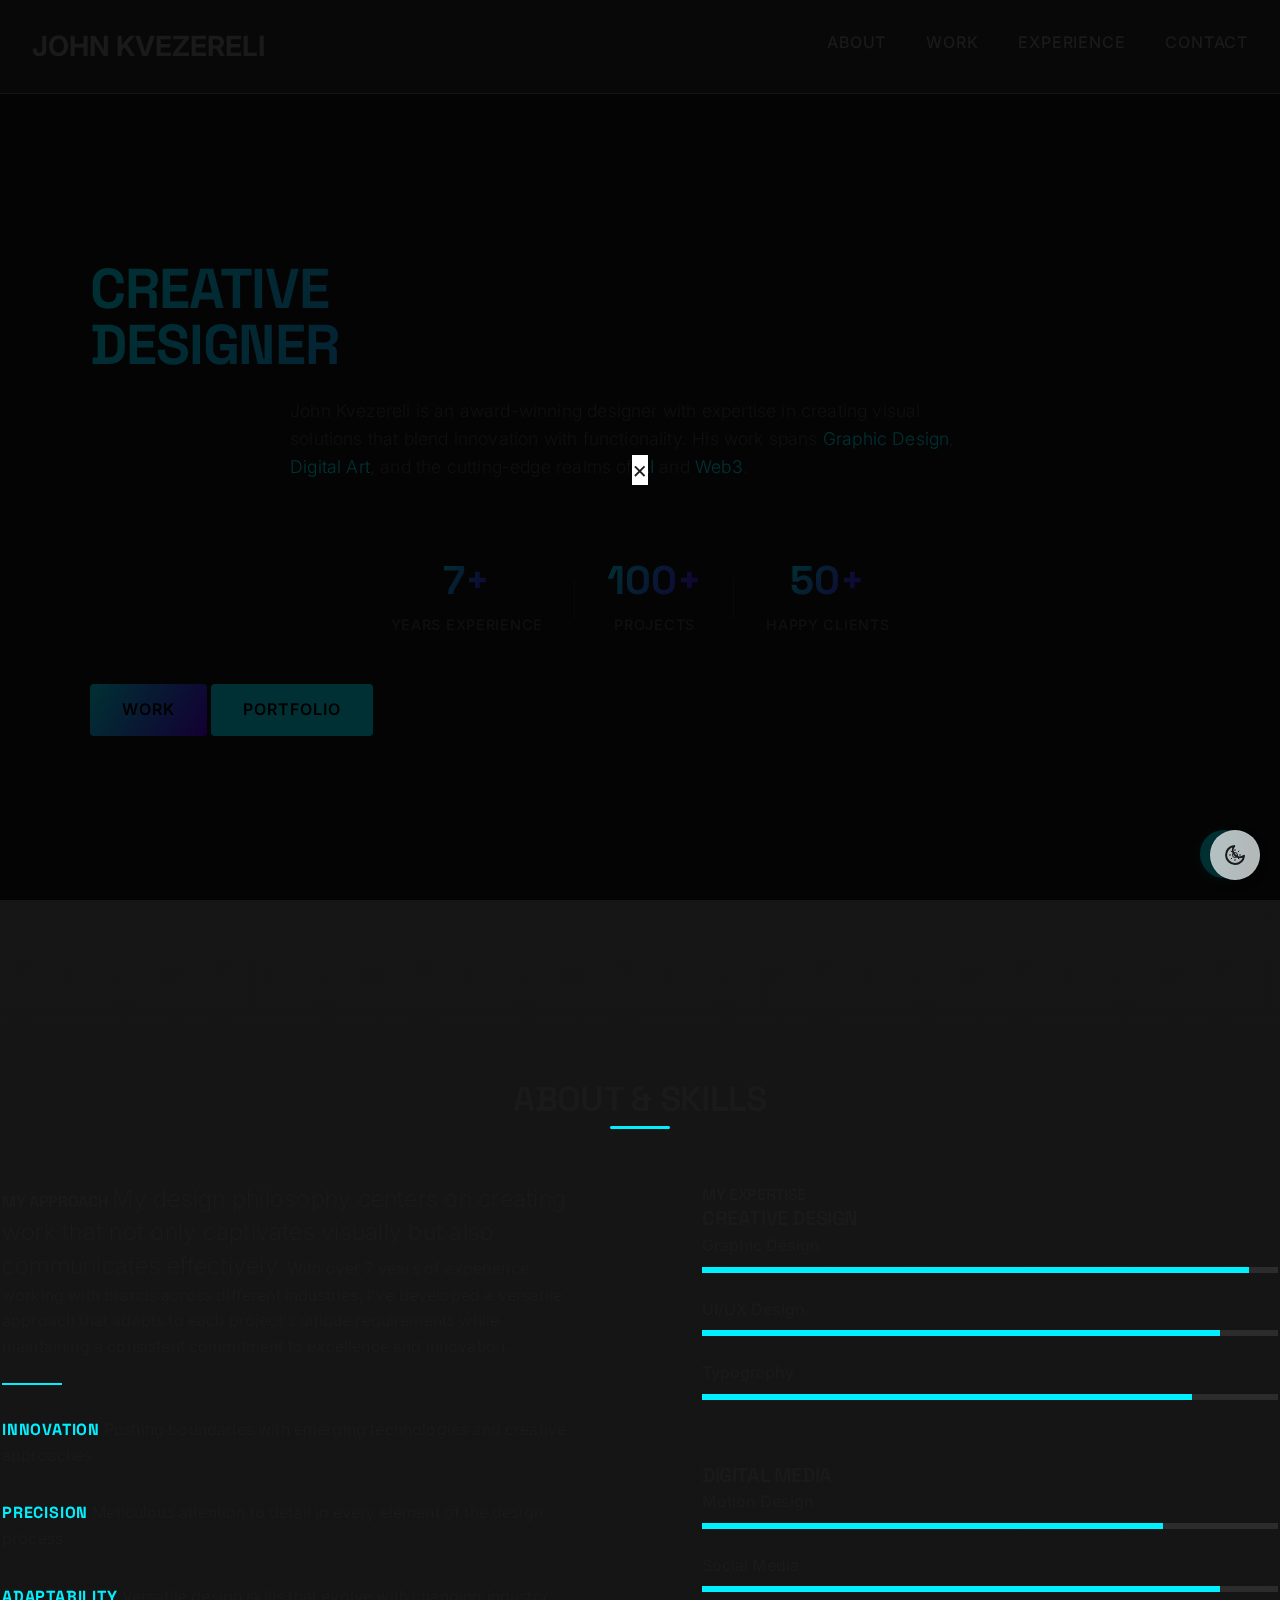
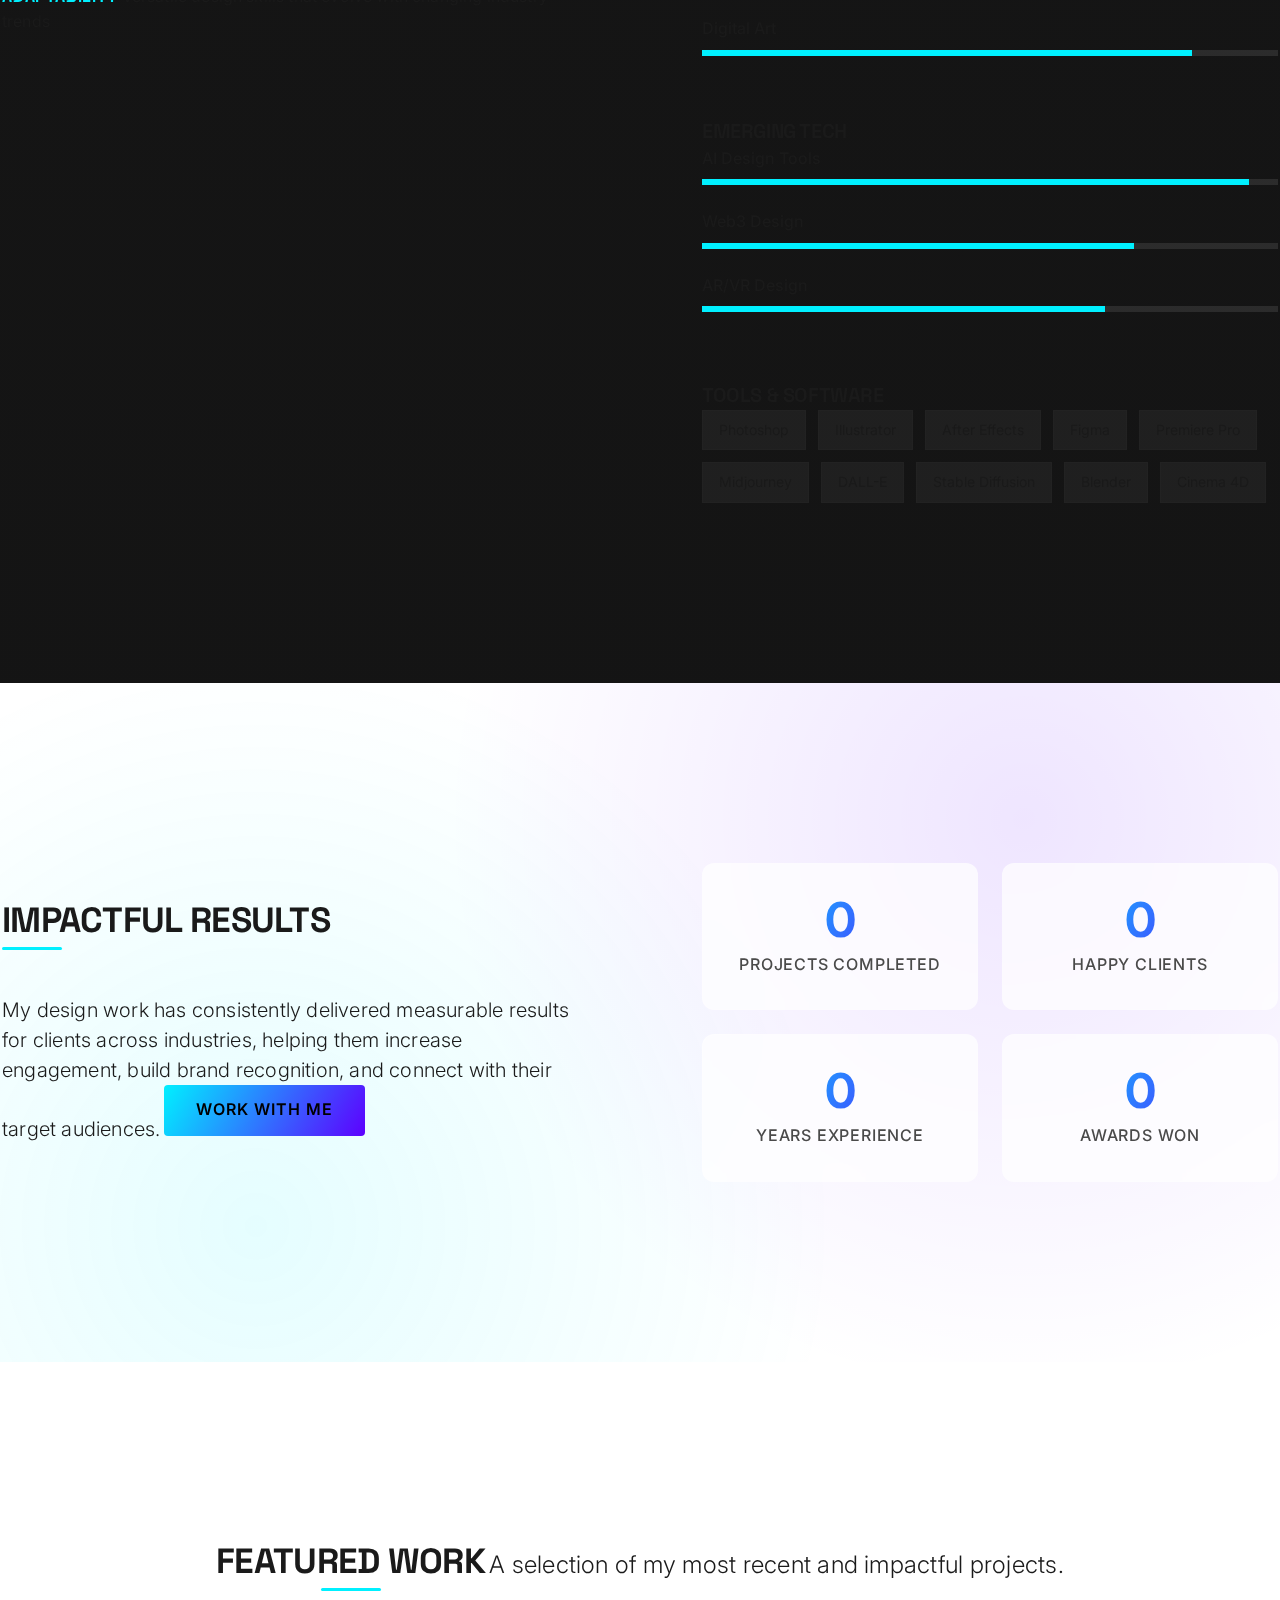
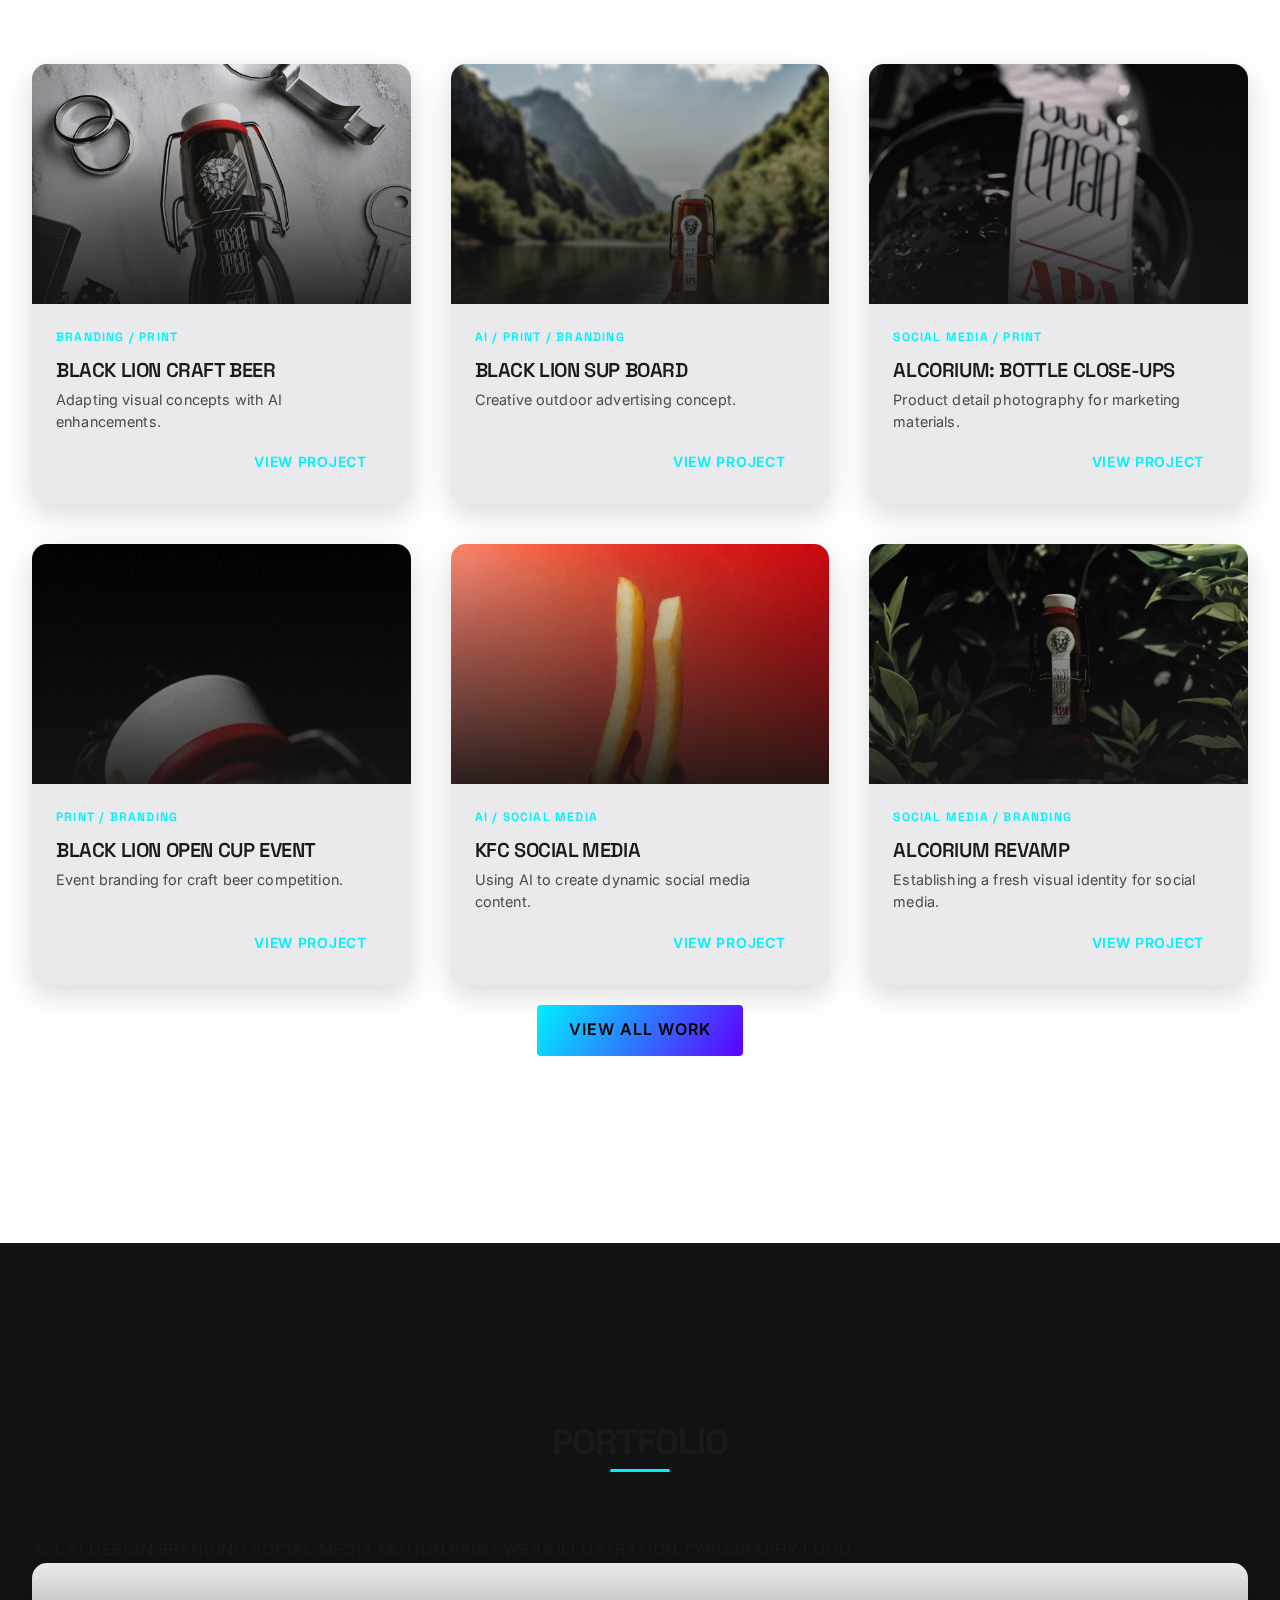
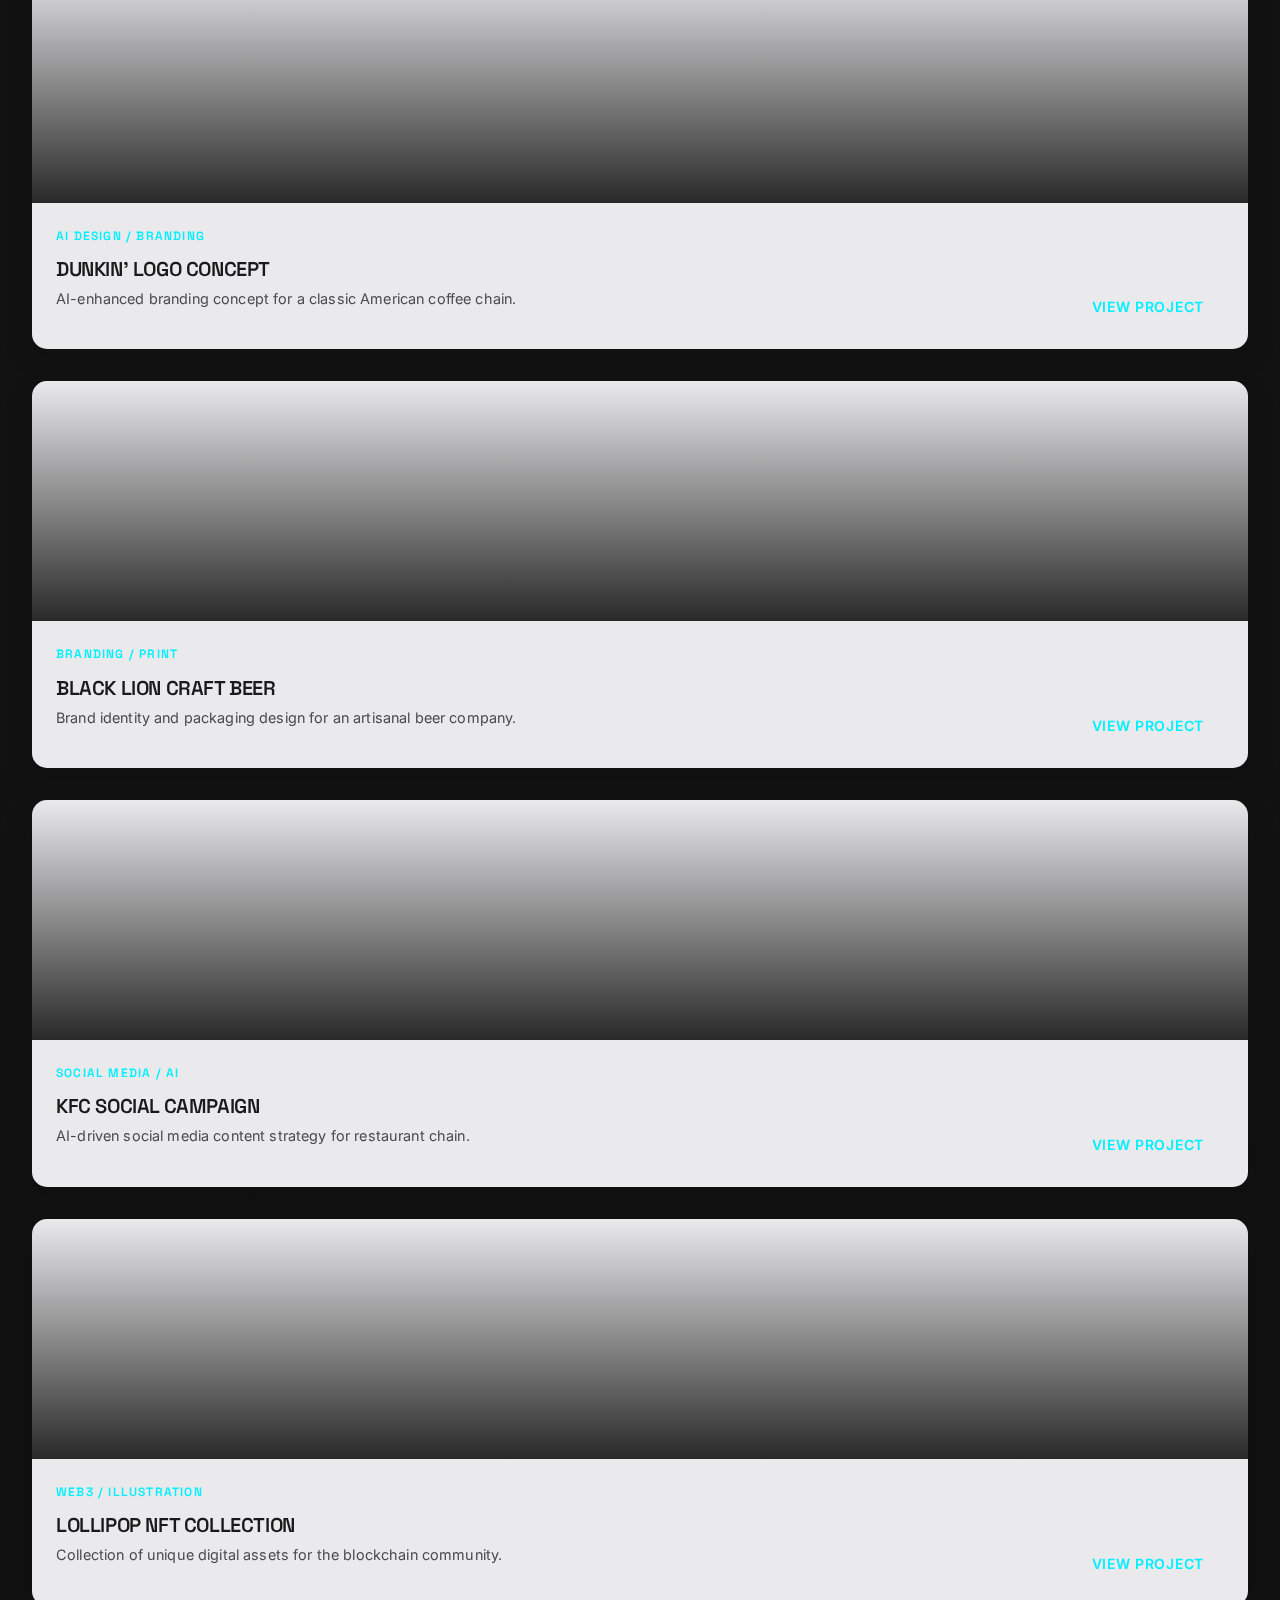
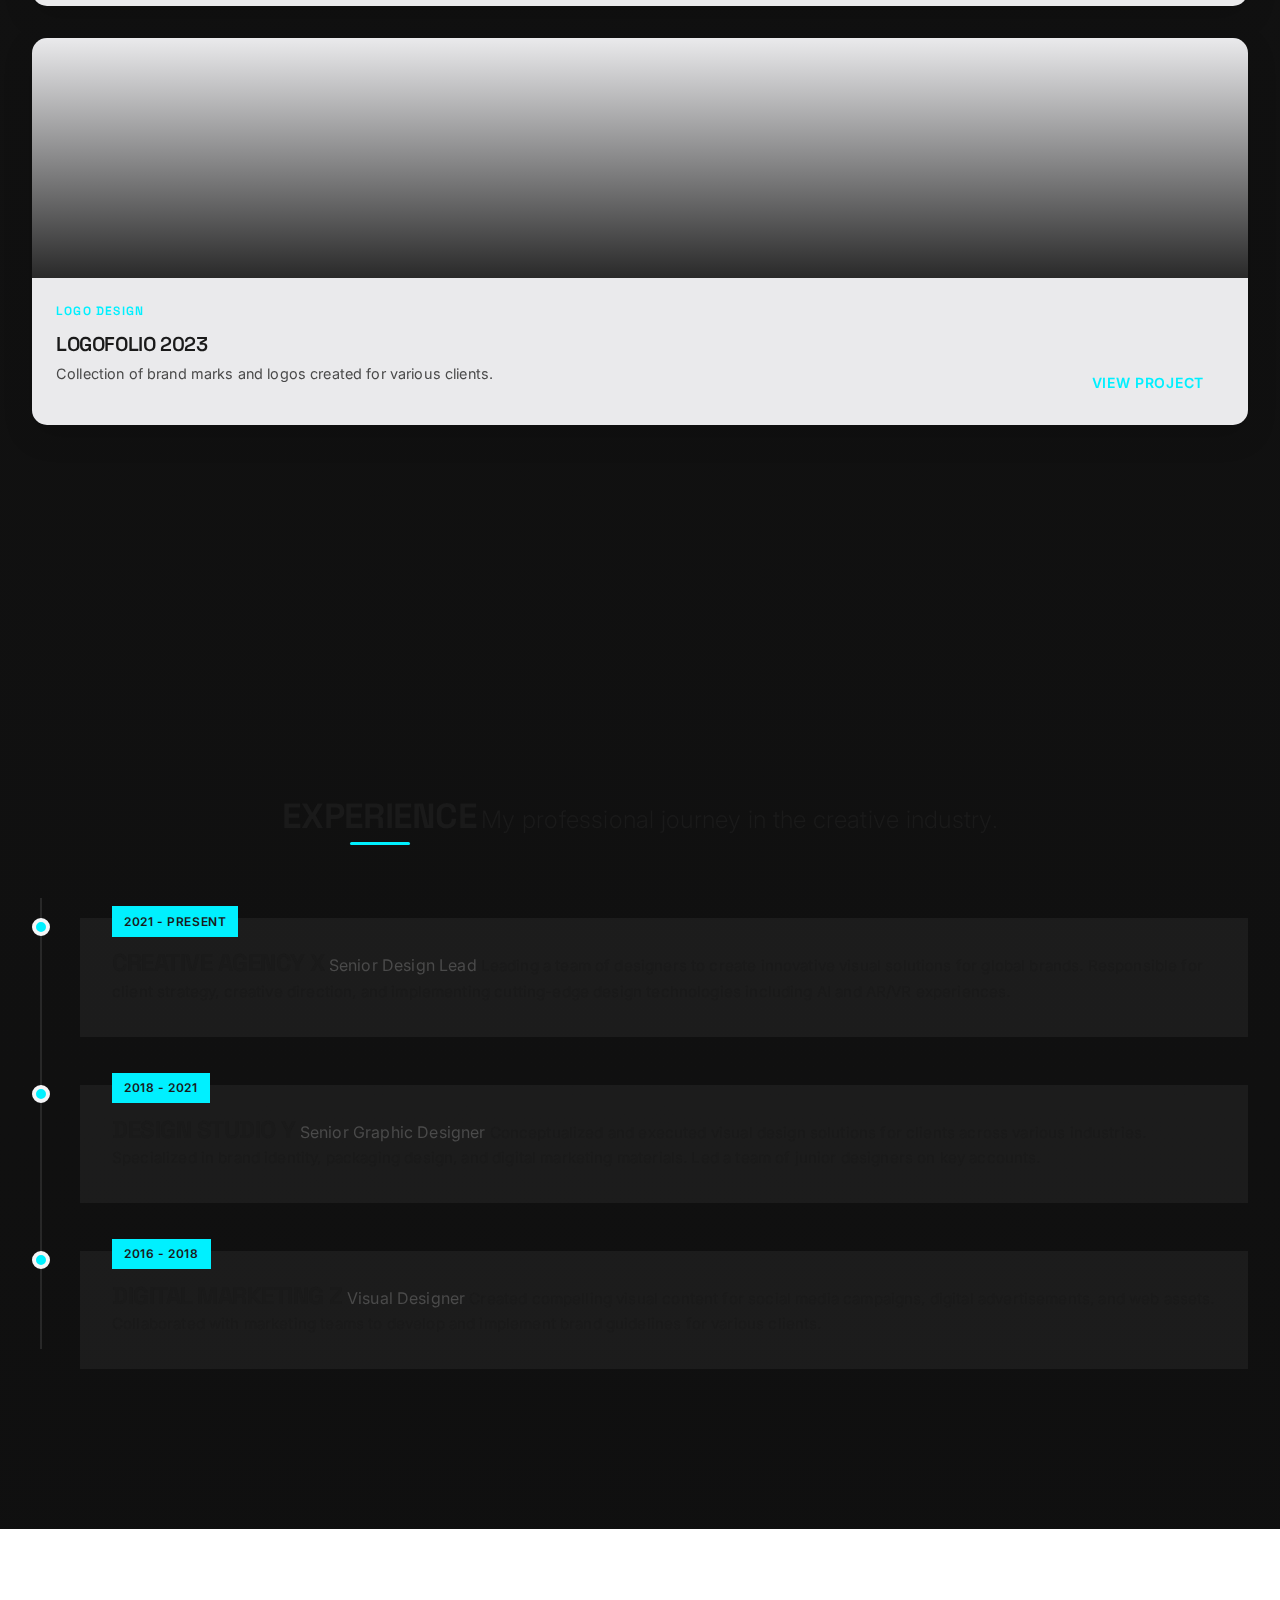
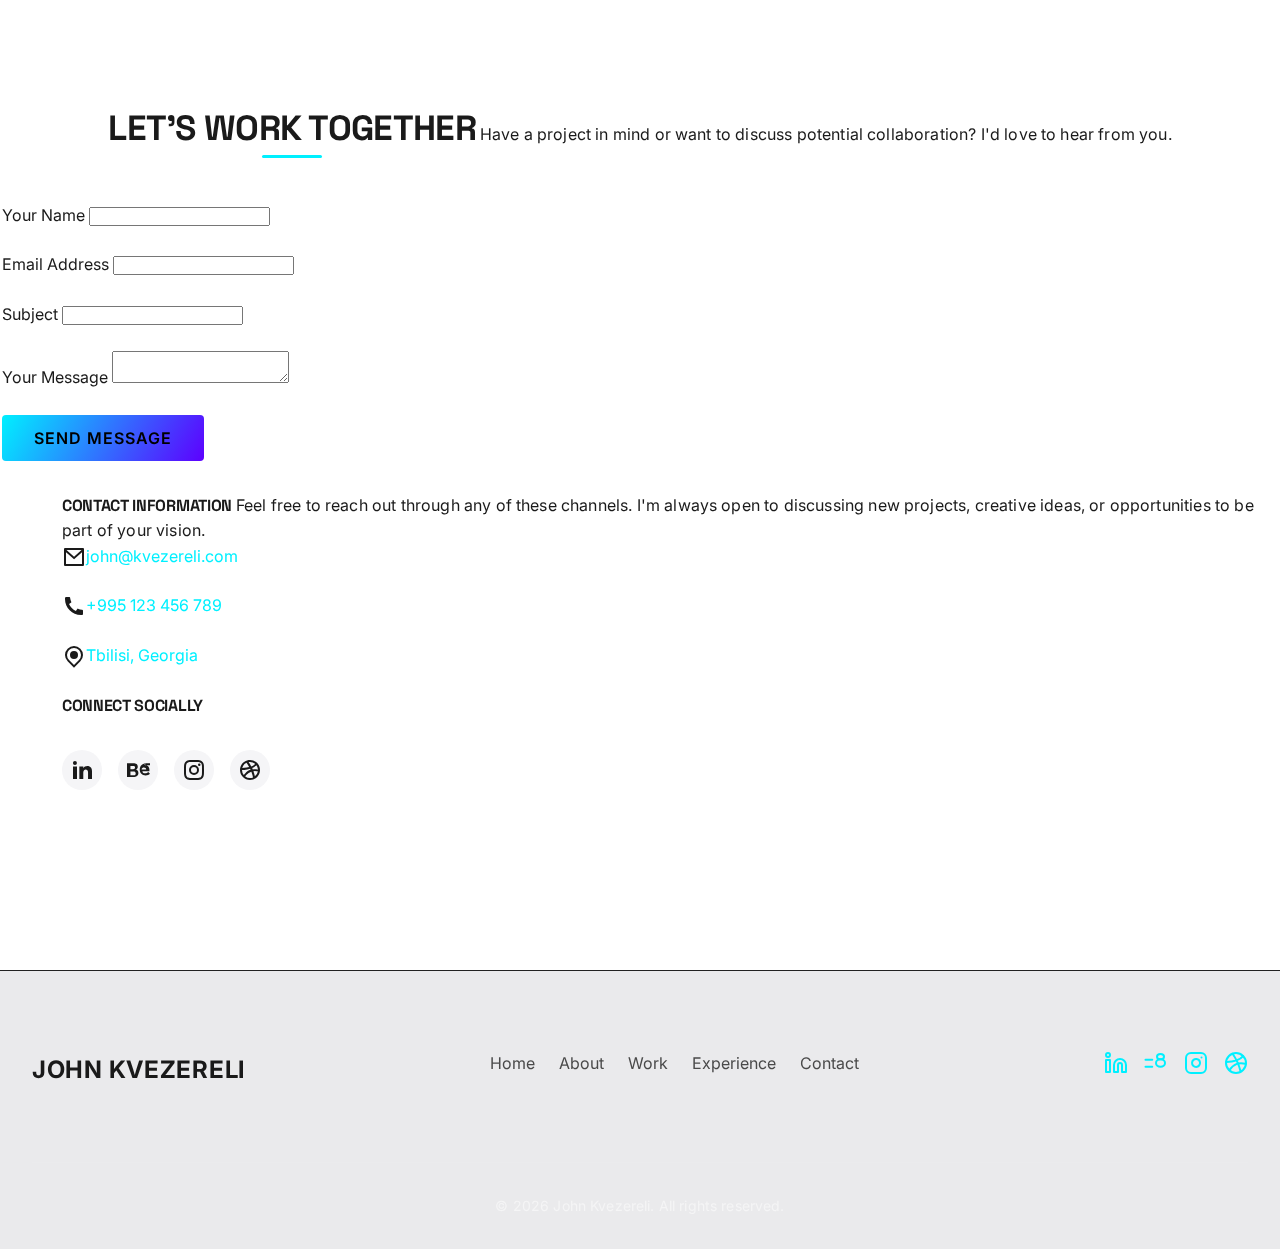
==== commit 548ea34d: "Fix landing page bugs and improve UI consistency" ====
--- a/index.html
+++ b/index.html
@@ -22,7 +22,7 @@
     <meta name="keywords" content="John Kvezereli, designer, graphic design, AI design, motion design, digital art, creative portfolio, visual design, branding">
     <meta name="author" content="John Kvezereli">
     <meta name="robots" content="index, follow">
-    <meta name="theme-color" content="#6e56cf">
+    <meta name="theme-color" content="#00f0ff">
     
     <!-- Open Graph / Facebook -->
     <meta property="og:type" content="website">
@@ -59,9 +59,9 @@
     <style>
         /* Inline critical CSS for immediate rendering */
         :root {
-            --bg-dark-primary: #0a0a0a;
+            --bg-dark-primary: #080808;
             --text-light: #ffffff;
-            --accent-primary: #6e56cf;
+            --accent-primary: #00f0ff;
         }
         body {
             background-color: var(--bg-dark-primary);
@@ -88,14 +88,49 @@
         .loader {
             width: 50px;
             height: 50px;
-            border: 3px solid rgba(110, 86, 207, 0.3);
+            border: 3px solid rgba(0, 240, 255, 0.3);
             border-radius: 50%;
-            border-top-color: #6e56cf;
+            border-top-color: #00f0ff;
             animation: spin 1s linear infinite;
         }
         @keyframes spin {
             0% { transform: rotate(0deg); }
             100% { transform: rotate(360deg); }
+        }
+        
+        /* Back to Top Button */
+        .back-to-top {
+            position: fixed;
+            bottom: 2rem;
+            right: 2rem;
+            background-color: var(--accent-primary);
+            color: var(--bg-dark-primary);
+            width: 3rem;
+            height: 3rem;
+            border-radius: 50%;
+            display: flex;
+            align-items: center;
+            justify-content: center;
+            cursor: pointer;
+            border: none;
+            opacity: 0;
+            visibility: hidden;
+            transform: translateY(10px);
+            transition: all 0.3s ease;
+            z-index: var(--z-fixed);
+            box-shadow: 0 2px 10px rgba(0, 240, 255, 0.3);
+        }
+        
+        .back-to-top.visible {
+            opacity: 1;
+            visibility: visible;
+            transform: translateY(0);
+        }
+        
+        .back-to-top:hover {
+            background-color: var(--text-light);
+            color: var(--accent-primary);
+            transform: translateY(-5px);
         }
     </style>
     
@@ -483,16 +518,16 @@
                 <h2>Portfolio</h2>
             </div>
             <div class="portfolio-filters fade-in">
-                <button class="filter-btn" data-filter="all">All</button>
-                <button class="filter-btn" data-filter="ai">AI Design</button>
-                <button class="filter-btn" data-filter="branding">Branding</button>
-                <button class="filter-btn" data-filter="social">Social Media</button>
-                <button class="filter-btn" data-filter="motion">Motion</button>
-                <button class="filter-btn" data-filter="print">Print</button>
-                <button class="filter-btn" data-filter="web3">Web3</button>
-                <button class="filter-btn" data-filter="illustration">Illustration</button>
-                <button class="filter-btn" data-filter="typography">Typography</button>
-                <button class="filter-btn" data-filter="logo">Logo</button>
+                <button class="filter-btn active" data-filter="all">ALL</button>
+                <button class="filter-btn" data-filter="ai">AI DESIGN</button>
+                <button class="filter-btn" data-filter="branding">BRANDING</button>
+                <button class="filter-btn" data-filter="social">SOCIAL MEDIA</button>
+                <button class="filter-btn" data-filter="motion">MOTION</button>
+                <button class="filter-btn" data-filter="print">PRINT</button>
+                <button class="filter-btn" data-filter="web3">WEB3</button>
+                <button class="filter-btn" data-filter="illustration">ILLUSTRATION</button>
+                <button class="filter-btn" data-filter="typography">TYPOGRAPHY</button>
+                <button class="filter-btn" data-filter="logo">LOGO</button>
             </div>
 
             <div class="portfolio-grid fade-in" id="portfolio-grid">
@@ -504,10 +539,11 @@
                 <div class="project-card" data-category="ai branding" data-modal-img-src="images/project-modal-placeholder-1.jpg">
                     <div class="project-card-inner">
                         <div class="project-image">
-                            <img src="images/project-placeholder-1.jpg" alt="Dunkin' Logo Design">
+                            <img src="images/project-placeholder-1.jpg" alt="Dunkin' Logo Design" loading="lazy">
+                            <div class="project-overlay"></div>
                         </div>
                         <div class="project-info">
-                            <span class="project-category">AI Design / Branding</span>
+                            <span class="category-tag">AI Design / Branding</span>
                             <h4>Dunkin' Logo Concept</h4>
                             <p class="short-desc">AI-enhanced branding concept for a classic American coffee chain.</p>
                             <button class="view-project">View Project</button>
@@ -519,10 +555,11 @@
                 <div class="project-card" data-category="branding print" data-modal-img-src="images/project-modal-placeholder-2.jpg">
                     <div class="project-card-inner">
                         <div class="project-image">
-                            <img src="images/project-placeholder-2.jpg" alt="Black Lion Craft Beer">
+                            <img src="images/project-placeholder-2.jpg" alt="Black Lion Craft Beer" loading="lazy">
+                            <div class="project-overlay"></div>
                         </div>
                         <div class="project-info">
-                            <span class="project-category">Branding / Print</span>
+                            <span class="category-tag">Branding / Print</span>
                             <h4>Black Lion Craft Beer</h4>
                             <p class="short-desc">Brand identity and packaging design for an artisanal beer company.</p>
                             <button class="view-project">View Project</button>
@@ -534,10 +571,11 @@
                 <div class="project-card" data-category="social ai" data-modal-img-src="images/project-modal-placeholder-3.jpg">
                     <div class="project-card-inner">
                         <div class="project-image">
-                            <img src="images/project-placeholder-3.jpg" alt="KFC Social Media">
+                            <img src="images/project-placeholder-3.jpg" alt="KFC Social Media" loading="lazy">
+                            <div class="project-overlay"></div>
                         </div>
                         <div class="project-info">
-                            <span class="project-category">Social Media / AI</span>
+                            <span class="category-tag">Social Media / AI</span>
                             <h4>KFC Social Campaign</h4>
                             <p class="short-desc">AI-driven social media content strategy for restaurant chain.</p>
                             <button class="view-project">View Project</button>
@@ -549,10 +587,11 @@
                 <div class="project-card" data-category="web3 illustration" data-modal-img-src="images/project-modal-placeholder-4.jpg">
                     <div class="project-card-inner">
                         <div class="project-image">
-                            <img src="images/project-placeholder-4.jpg" alt="NFT Project">
+                            <img src="images/project-placeholder-4.jpg" alt="NFT Project" loading="lazy">
+                            <div class="project-overlay"></div>
                         </div>
                         <div class="project-info">
-                            <span class="project-category">Web3 / Illustration</span>
+                            <span class="category-tag">Web3 / Illustration</span>
                             <h4>Lollipop NFT Collection</h4>
                             <p class="short-desc">Collection of unique digital assets for the blockchain community.</p>
                             <button class="view-project">View Project</button>
@@ -564,10 +603,11 @@
                 <div class="project-card" data-category="logo branding" data-modal-img-src="images/project-modal-placeholder-5.jpg">
                     <div class="project-card-inner">
                         <div class="project-image">
-                            <img src="images/project-placeholder-5.jpg" alt="Logofolio">
+                            <img src="images/project-placeholder-5.jpg" alt="Logofolio" loading="lazy">
+                            <div class="project-overlay"></div>
                         </div>
                         <div class="project-info">
-                            <span class="project-category">Logo Design</span>
+                            <span class="category-tag">Logo Design</span>
                             <h4>Logofolio 2023</h4>
                             <p class="short-desc">Collection of brand marks and logos created for various clients.</p>
                             <button class="view-project">View Project</button>
@@ -720,24 +760,24 @@
                 </div>
                 <nav class="footer-nav">
                     <ul>
-                        <li><a href="#home">Home</a></li>
-                        <li><a href="#about">About</a></li>
-                        <li><a href="#projects">Work</a></li>
-                        <li><a href="#career">Experience</a></li>
+                        <li><a href="#hero">Home</a></li>
+                        <li><a href="#about-skills">About</a></li>
+                        <li><a href="#featured-work">Work</a></li>
+                        <li><a href="#experience">Experience</a></li>
                         <li><a href="#contact">Contact</a></li>
                     </ul>
                 </nav>
                 <div class="footer-social">
-                    <a href="https://linkedin.com/" aria-label="LinkedIn">
+                    <a href="https://linkedin.com/in/john-kvezereli" target="_blank" rel="noopener" aria-label="LinkedIn">
                         <svg xmlns="http://www.w3.org/2000/svg" width="24" height="24" viewBox="0 0 24 24" fill="none" stroke="currentColor" stroke-width="2" stroke-linecap="round" stroke-linejoin="round"><path d="M16 8a6 6 0 0 1 6 6v7h-4v-7a2 2 0 0 0-2-2 2 2 0 0 0-2 2v7h-4v-7a6 6 0 0 1 6-6z"></path><rect x="2" y="9" width="4" height="12"></rect><circle cx="4" cy="4" r="2"></circle></svg>
                     </a>
-                    <a href="https://behance.net/" aria-label="Behance">
+                    <a href="https://behance.net/johnkvezereli" target="_blank" rel="noopener" aria-label="Behance">
                         <svg xmlns="http://www.w3.org/2000/svg" width="24" height="24" viewBox="0 0 24 24" fill="none" stroke="currentColor" stroke-width="2" stroke-linecap="round" stroke-linejoin="round"><path d="M1.5 8.625H8.25"></path><path d="M1.5 15.75H8.25"></path><path d="M16.5 15.75C19 15.75 21 14.25 21 12C21 9.75 19 8.25 16.5 8.25C14 8.25 12 9.75 12 12C12 14.25 14 15.75 16.5 15.75Z"></path><path d="M16.5 8.25C18.5 8.25 20 7.2 20 5.625C20 4.05 18.5 3 16.5 3C14.5 3 13 4.05 13 5.625C13 7.2 14.5 8.25 16.5 8.25Z"></path></svg>
                     </a>
-                    <a href="https://instagram.com/" aria-label="Instagram">
+                    <a href="https://instagram.com/johnkvezereli" target="_blank" rel="noopener" aria-label="Instagram">
                         <svg xmlns="http://www.w3.org/2000/svg" width="24" height="24" viewBox="0 0 24 24" fill="none" stroke="currentColor" stroke-width="2" stroke-linecap="round" stroke-linejoin="round"><rect x="2" y="2" width="20" height="20" rx="5" ry="5"></rect><path d="M16 11.37A4 4 0 1 1 12.63 8 4 4 0 0 1 16 11.37z"></path><line x1="17.5" y1="6.5" x2="17.51" y2="6.5"></line></svg>
                     </a>
-                    <a href="https://dribbble.com/" aria-label="Dribbble">
+                    <a href="https://dribbble.com/johnkvezereli" target="_blank" rel="noopener" aria-label="Dribbble">
                         <svg xmlns="http://www.w3.org/2000/svg" width="24" height="24" viewBox="0 0 24 24" fill="none" stroke="currentColor" stroke-width="2" stroke-linecap="round" stroke-linejoin="round"><circle cx="12" cy="12" r="10"></circle><path d="M8.56 2.75c4.37 6.03 6.02 9.42 8.03 17.72m2.54-15.38c-3.72 4.35-8.94 5.66-16.88 5.85m19.5 1.9c-3.5-.93-6.63-.82-8.94 0-2.58.92-5.01 2.86-7.44 6.32"></path></svg>
                     </a>
                 </div>
@@ -749,22 +789,30 @@
     </footer>
 
     <!-- Back to Top Button -->
-    <button class="back-to-top" aria-label="Back to top"></button> <!-- TODO: Add an SVG or icon font for the arrow -->
+    <button class="back-to-top" aria-label="Back to top">
+        <svg xmlns="http://www.w3.org/2000/svg" width="24" height="24" viewBox="0 0 24 24" fill="none" stroke="currentColor" stroke-width="2" stroke-linecap="round" stroke-linejoin="round">
+            <polyline points="18 15 12 9 6 15"></polyline>
+        </svg>
+    </button>
 
     <!-- Project Modal -->
-    <div id="projectModal" class="project-modal">
-        <div class="modal-content">
-            <button id="modalClose" class="modal-close" aria-label="Close modal">&times;</button>
-            <div class="modal-body">
-                <img id="modalImage" src="" alt="">
-                <h3 id="modalTitle"></h3>
-                <div id="modalDescription"></div>
+    <div id="project-modal" class="modal">
+        <div class="modal__content">
+            <button class="modal__close" aria-label="Close modal">&times;</button>
+            <img id="modal-image" class="modal-image" src="" alt="">
+            <div class="modal-content">
+                <h3 class="modal__title"></h3>
+                <div id="modal-content"></div>
             </div>
         </div>
     </div>
 
     <!-- Scripts - Consolidated for better performance -->
     <script src="https://cdn.jsdelivr.net/npm/swiper@9/swiper-bundle.min.js"></script>
+    <script src="https://unpkg.com/isotope-layout@3/dist/isotope.pkgd.min.js"></script>
+    <script src="https://unpkg.com/imagesloaded@4/imagesloaded.pkgd.min.js"></script>
+    <script src="js/main.js"></script>
+    <script src="js/filters.js"></script>
     <script src="js/contact-form.js" defer></script>
     <script src="js/theme-toggle.js" defer></script>
     
--- a/styles/variables.css
+++ b/styles/variables.css
@@ -1,97 +1,133 @@
 :root {
-  /* Color Scheme - Modern Dark Theme */
-  --bg-dark-primary: #0a0a0a;
-  --bg-dark-secondary: #151515;
-  --bg-dark-tertiary: #1e1e1e;
+  /* Dark theme colors - improved contrast */
+  --bg-dark-primary: #080808;
+  --bg-dark-secondary: #0f0f0f;
+  --bg-dark-tertiary: #181818;
+  --card-bg: #1c1c1c;
+  
+  /* Text colors */
   --text-light: #ffffff;
-  --text-medium: #c7c7c7;
-  --text-dark: #000000;
+  --text-medium: #b0b0b0;
+  --text-dark: #2d2d2d;
   
-  /* Accent Colors - Vibrant and Bold */
-  --accent-primary: #6e56cf;
-  --accent-secondary: #ff7b5c;
-  --accent-tertiary: #00c2ff;
-  --accent-primary-rgb: 110, 86, 207;
-  --accent-secondary-rgb: 255, 123, 92;
-  --accent-tertiary-rgb: 0, 194, 255;
+  /* Accent colors */
+  --accent-primary: #00f0ff;
+  --accent-primary-rgb: 0, 240, 255;
+  --accent-secondary: #ff4d00;
+  --accent-secondary-rgb: 255, 77, 0;
+  --accent-tertiary: #5d00ff;
+  --accent-tertiary-rgb: 93, 0, 255;
   
   /* Status Colors */
   --success-color: #00de8b;
   --error-color: #ff3d75;
   --warning-color: #ffb340;
   
-  /* Borders and Backgrounds */
-  --border-color: rgba(255, 255, 255, 0.08);
-  --card-bg: rgba(28, 28, 33, 0.8);
-  --card-hover-bg: rgba(40, 40, 46, 0.9);
+  /* UI Element colors */
+  --border-color: #2a2a2a;
   --card-border: 1px solid var(--border-color);
+  --input-bg: #202020;
+  --input-border: #323232;
+  --icon-color: #8a8a8a;
   --glass-effect: rgba(36, 36, 36, 0.5);
   
-  /* Typography - Modern Sans-Serif */
-  --font-primary: 'Inter', -apple-system, BlinkMacSystemFont, 'Segoe UI', Roboto, Oxygen, Ubuntu, Cantarell, 'Open Sans', 'Helvetica Neue', sans-serif;
-  --font-secondary: 'Space Grotesk', 'Helvetica Neue', 'Helvetica', 'Arial', sans-serif;
-  --font-accent: 'Jetbrains Mono', 'Courier New', monospace;
+  /* Gradients */
+  --gradient-primary: linear-gradient(120deg, var(--accent-primary), var(--accent-tertiary));
+  --gradient-secondary: linear-gradient(90deg, var(--accent-secondary), var(--accent-primary));
+  --gradient-dark: linear-gradient(to bottom, rgba(8,8,8,0.8), rgba(8,8,8,1));
+  --gradient-overlay: linear-gradient(to bottom, rgba(0,0,0,0) 0%, rgba(0,0,0,0.8) 100%);
+  --gradient-glass: linear-gradient(120deg, rgba(255,255,255,0.06), rgba(255,255,255,0.03));
   
-  --base-font-size: 16px;
-  --base-line-height: 1.6;
-  --h1-size: clamp(3.5rem, 9vw, 7rem);
-  --h2-size: clamp(2.8rem, 6vw, 4.5rem);
-  --h3-size: clamp(1.8rem, 4vw, 2.8rem);
-  --h4-size: clamp(1.5rem, 3vw, 2rem);
-  --body-size: clamp(1rem, 1.25vw, 1.175rem);
-  --small-size: clamp(0.875rem, 0.95vw, 1rem);
+  /* Shadows */
+  --shadow-color: rgba(0, 0, 0, 0.2);
+  --shadow-accent: rgba(0, 240, 255, 0.15);
+  --box-shadow-sm: 0 2px 10px var(--shadow-color);
+  --box-shadow-md: 0 5px 20px var(--shadow-color);
+  --box-shadow-lg: 0 10px 40px var(--shadow-color);
+  --box-shadow-xl: 0 16px 52px rgba(0, 0, 0, 0.45);
+  --box-shadow-accent: 0 5px 20px var(--shadow-accent);
   
   /* Spacing */
-  --space-unit: 8px;
-  --space-xs: 4px;
-  --space-sm: 8px;
-  --space-md: 16px;
-  --space-lg: 24px;
-  --space-xl: 32px;
-  --space-xxl: 48px;
-  --space-xxxl: 64px;
+  --spacing-xs: 0.5rem;   /* 8px */
+  --spacing-sm: 1rem;     /* 16px */
+  --spacing-md: 1.5rem;   /* 24px */
+  --spacing-lg: 2rem;     /* 32px */
+  --spacing-xl: 3rem;     /* 48px */
+  --spacing-xxl: 5rem;    /* 80px */
   --section-gap: 180px;
   
-  /* Container */
-  --container-width: 1440px;
-  --container-padding: 32px;
+  /* Typography */
+  --font-primary: 'Inter', sans-serif;
+  --font-secondary: 'Space Grotesk', sans-serif;
+  --font-accent: 'Space Grotesk', sans-serif;
+  --font-mono: 'JetBrains Mono', monospace;
   
-  /* Borders & Shadows */
+  /* Font sizes */
+  --text-xs: 0.75rem;      /* 12px */
+  --text-sm: 0.875rem;     /* 14px */
+  --text-base: 1rem;       /* 16px */
+  --text-md: 1.125rem;     /* 18px */
+  --text-lg: 1.25rem;      /* 20px */
+  --text-xl: 1.5rem;       /* 24px */
+  --text-2xl: 2rem;        /* 32px */
+  --text-3xl: 2.5rem;      /* 40px */
+  --text-4xl: 3rem;        /* 48px */
+  --text-5xl: 4rem;        /* 64px */
+  
+  /* Line heights */
+  --leading-none: 1;
+  --leading-tight: 1.2;
+  --leading-snug: 1.375;
+  --leading-normal: 1.5;
+  --leading-relaxed: 1.625;
+  --leading-loose: 2;
+  
+  /* Border radius */
   --border-radius-sm: 4px;
   --border-radius-md: 8px;
-  --border-radius-lg: 16px;
-  --border-radius-xl: 24px;
-  --border-radius-round: 50%;
-  
-  --shadow-color: rgba(110, 86, 207, 0.25);
-  --box-shadow-sm: 0 4px 16px rgba(0, 0, 0, 0.3);
-  --box-shadow-md: 0 8px 28px rgba(0, 0, 0, 0.35);
-  --box-shadow-lg: 0 12px 36px rgba(0, 0, 0, 0.4);
-  --box-shadow-xl: 0 16px 52px rgba(0, 0, 0, 0.45);
-  --shadow-accent: 0 8px 25px var(--shadow-color);
+  --border-radius-lg: 12px;
+  --border-radius-xl: 16px;
+  --border-radius-full: 9999px;
   
   /* Transitions */
-  --transition-fast: 0.2s cubic-bezier(0.4, 0, 0.2, 1);
-  --transition-medium: 0.4s cubic-bezier(0.4, 0, 0.2, 1);
-  --transition-slow: 0.7s cubic-bezier(0.4, 0, 0.2, 1);
+  --transition-fast: 0.2s ease;
+  --transition-medium: 0.3s ease;
+  --transition-slow: 0.5s ease;
+  --transition-bounce: 0.5s cubic-bezier(0.19, 1, 0.22, 1);
   
-  /* Z-indices */
-  --z-base: 1;
-  --z-dropdown: 1000;
-  --z-sticky: 1020;
-  --z-fixed: 1030;
-  --z-modal-backdrop: 1040;
-  --z-modal: 1050;
-  --z-popover: 1060;
-  --z-tooltip: 1070;
+  /* Z-index layers */
+  --z-negative: -1;
+  --z-normal: 1;
+  --z-elevated: 10;
+  --z-dropdown: 100;
+  --z-sticky: 200;
+  --z-fixed: 300;
+  --z-modal: 400;
+  --z-popover: 500;
+  --z-tooltip: 600;
+  --z-toast: 700;
+  --z-overlay: 800;
+  --z-max: 9999;
   
   /* Special Effects */
   --backdrop-blur: blur(15px);
   --glow-effect: 0 0 20px var(--accent-primary);
   
-  /* Gradients */
-  --gradient-primary: linear-gradient(90deg, var(--accent-primary), var(--accent-secondary));
-  --gradient-secondary: linear-gradient(90deg, var(--accent-tertiary), var(--accent-primary));
-  --gradient-overlay: linear-gradient(180deg, rgba(10,10,10,0) 0%, rgba(10,10,10,0.98) 100%);
-  --gradient-glass: linear-gradient(120deg, rgba(255,255,255,0.06), rgba(255,255,255,0.03));
+  /* Container widths */
+  --container-sm: 640px;
+  --container-md: 768px;
+  --container-lg: 1024px;
+  --container-xl: 1280px;
+  --container-2xl: 1536px;
+  --container-width: 1440px;
+  --container-padding: 32px;
+}
+
+/* Media query presets as CSS variables */
+:root {
+  --breakpoint-sm: 576px;
+  --breakpoint-md: 768px;
+  --breakpoint-lg: 992px;
+  --breakpoint-xl: 1200px;
+  --breakpoint-2xl: 1400px;
 } 